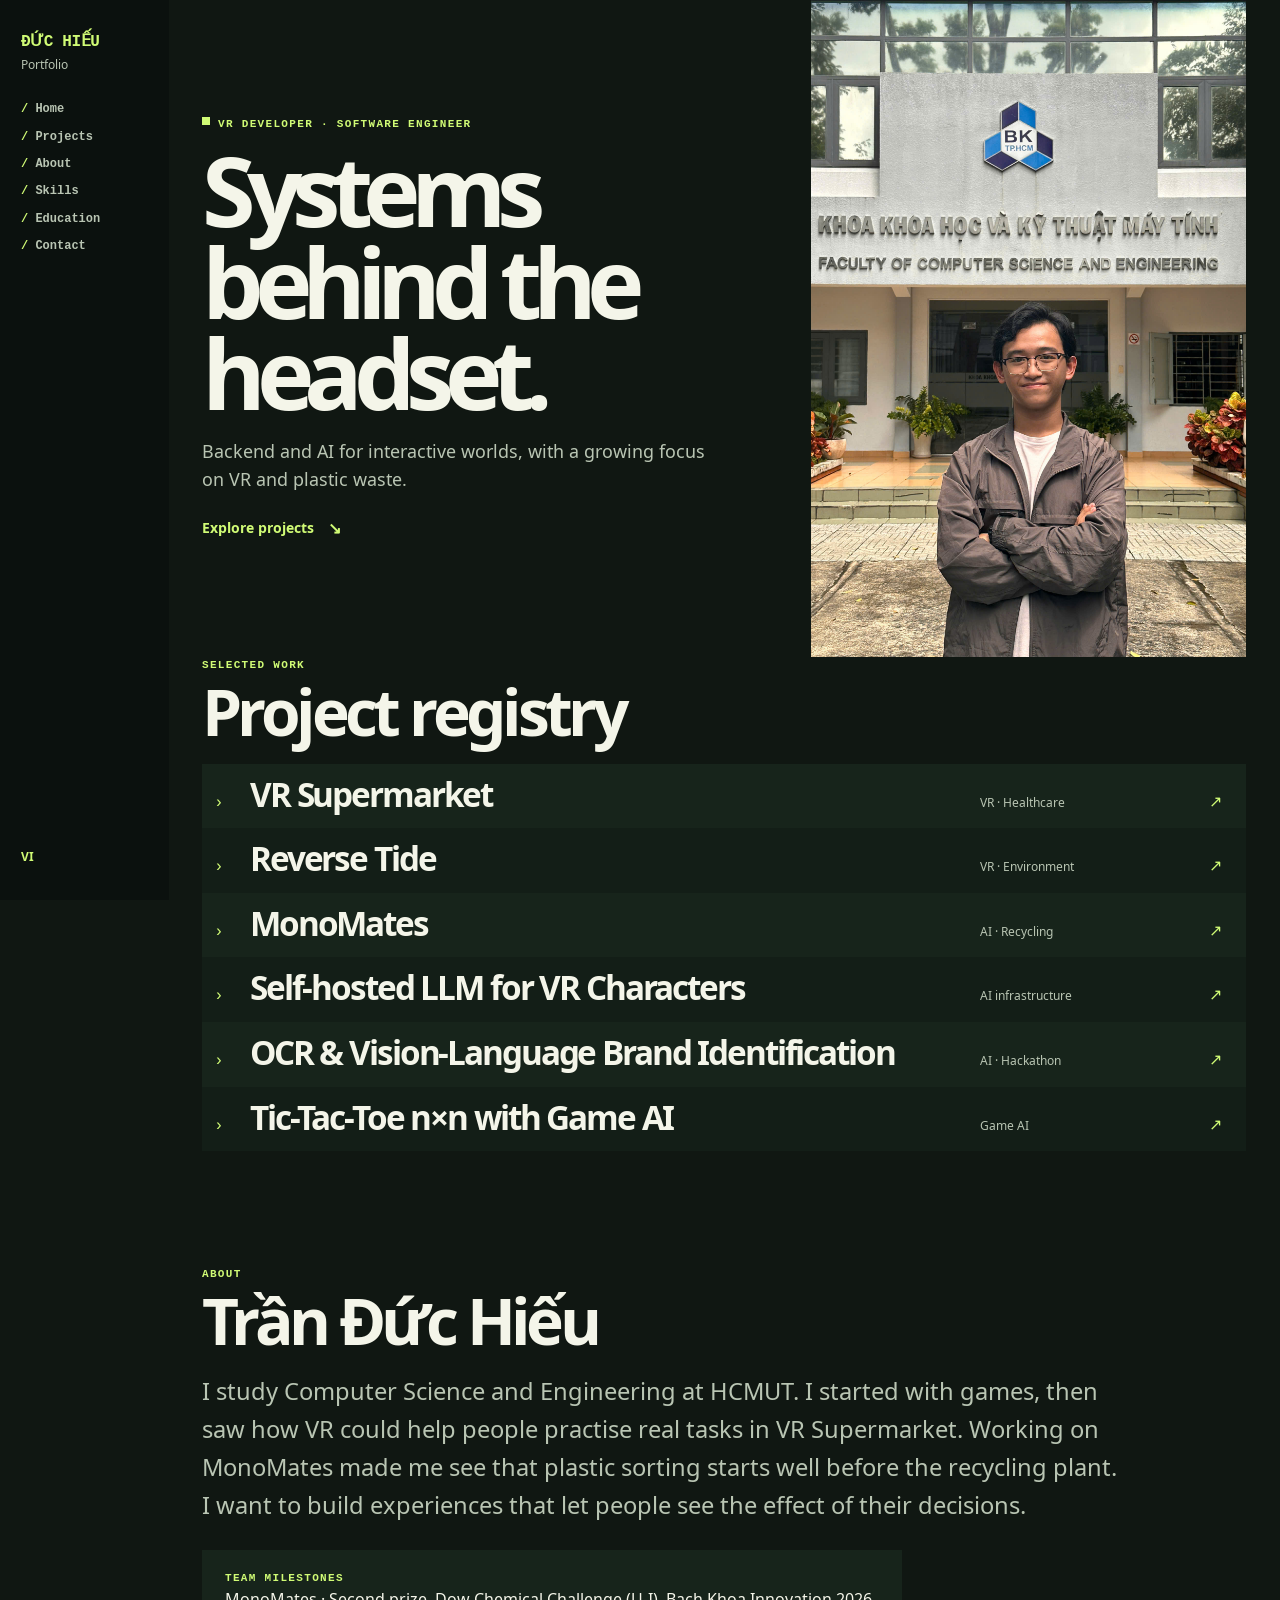
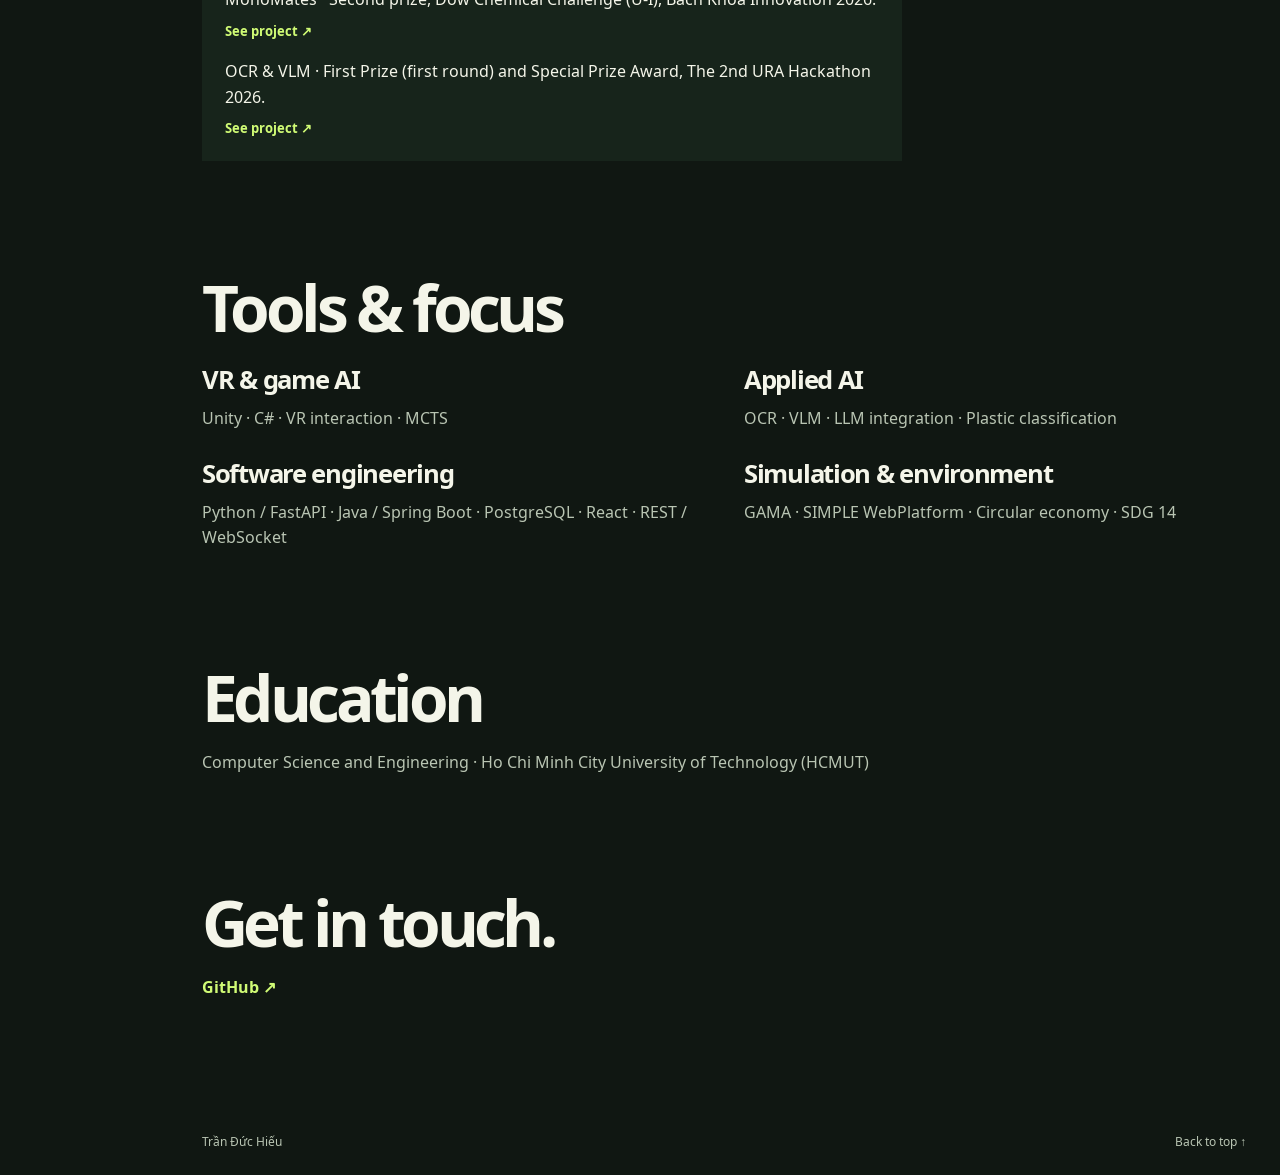
==== duc-hieu/index.html @ 0b7ab5a9 "Add Tran Duc Hieu portfolio site" ====
<!doctype html><html lang="en" data-lang="en"><head><meta charset="utf-8"><meta name="viewport" content="width=device-width,initial-scale=1"><meta name="description" content="Trần Đức Hiếu — VR Developer · Software Engineer"><title>Trần Đức Hiếu — Portfolio</title><!-- Noto Sans — Copyright 2010,2012–2020 Google Inc.; 2015–2020 Google LLC.

SIL OPEN FONT LICENSE Version 1.1 — 26 February 2007

PREAMBLE

The goals of the Open Font License (OFL) are to stimulate
worldwide development of collaborative font projects,
to support the font creation efforts
of academic and linguistic communities,
and to provide a free and open framework
in which fonts may be shared and improved
in partnership with others.

The OFL allows the licensed fonts to be used, studied,
modified and redistributed freely
as long as they are not sold by themselves.
The fonts, including any derivative works,
can be bundled, embedded,
redistributed and/or sold with any software
provided that any reserved names are not used
by derivative works.
The fonts and derivatives, however,
cannot be released under any other type of license.
The requirement for fonts to remain under this license
does not apply to any document
created using the fonts or their derivatives.

DEFINITIONS

"Font Software" refers to the set of files
released by the Copyright Holder(s) under this license
and clearly marked as such.
This may include source files, build scripts and documentation.

"Reserved Font Name" refers to any names specified as such
after the copyright statement(s).

"Original Version" refers to the collection
of Font Software components
as distributed by the Copyright Holder(s).

"Modified Version" refers to any derivative
made by adding to, deleting, or substituting --
in part or in whole --
any of the components of the Original Version,
by changing formats
or by porting the Font Software to a new environment.

"Author" refers to any designer, engineer, programmer,
technical writer or other person
who contributed to the Font Software.

PERMISSION & CONDITIONS

Permission is hereby granted, free of charge,
to any person obtaining a copy of the Font Software,
to use, study, copy, merge, embed, modify, redistribute,
and sell modified and unmodified copies of the Font Software,
subject to the following conditions:

1) Neither the Font Software nor any of its individual components,
in Original or Modified Versions,
may be sold by itself.

2) Original or Modified Versions of the Font Software
may be bundled, redistributed and/or sold with any software,
provided that each copy contains the above copyright notice
and this license.
These can be included either as stand-alone text files,
human-readable headers or in the appropriate
machine-readable metadata fields within text or binary files
as long as those fields can be easily viewed by the user.

3) No Modified Version of the Font Software may use
the Reserved Font Name(s)
unless explicit written permission is granted
by the corresponding Copyright Holder.
This restriction only applies to the primary font name
as presented to the users.

4) The name(s) of the Copyright Holder(s)
or the Author(s) of the Font Software
shall not be used to promote,
endorse or advertise any Modified Version,
except to acknowledge the contribution(s)
of the Copyright Holder(s) and the Author(s)
or with their explicit written permission.

5) The Font Software,
modified or unmodified, in part or in whole,
must be distributed entirely under this license,
and must not be distributed under any other license.
The requirement for fonts to remain under this license
does not apply to any document
created using the Font Software.

TERMINATION

This license becomes null and void
if any of the above conditions are not met.

DISCLAIMER

THE FONT SOFTWARE IS PROVIDED "AS IS",
WITHOUT WARRANTY OF ANY KIND, EXPRESS OR IMPLIED,
INCLUDING BUT NOT LIMITED TO
ANY WARRANTIES OF MERCHANTABILITY,
FITNESS FOR A PARTICULAR PURPOSE AND NONINFRINGEMENT
OF COPYRIGHT, PATENT, TRADEMARK, OR OTHER RIGHT.
IN NO EVENT SHALL THE COPYRIGHT HOLDER BE LIABLE
FOR ANY CLAIM, DAMAGES OR OTHER LIABILITY,
INCLUDING ANY GENERAL, SPECIAL, INDIRECT,
INCIDENTAL, OR CONSEQUENTIAL DAMAGES,
WHETHER IN AN ACTION OF CONTRACT, TORT OR OTHERWISE,
ARISING FROM, OUT OF THE USE OR INABILITY TO USE
THE FONT SOFTWARE OR FROM OTHER DEALINGS IN THE FONT SOFTWARE.

 --><style>@font-face{font-family:Noto Sans;font-style:normal;font-weight:400;font-display:swap;src:url([data-uri]) format("woff");}@font-face{font-family:Noto Sans;font-style:normal;font-weight:700;font-display:swap;src:url([data-uri]) format("woff");}:root{--font:"Noto Sans",Arial,sans-serif;--mono:ui-monospace,"Courier New",monospace}
*{box-sizing:border-box}
html{scroll-padding-top:76px}
body{margin:0;font:400 16px/1.6 var(--font);color:var(--ink);background:var(--paper)}
[hidden],html[data-lang=en] .vi,html[data-lang=vi] .en{display:none!important}
h1,h2,h3,p,figure,dl,dd{margin:0}
a{color:inherit;text-decoration:none}
a:focus-visible,button:focus-visible{outline:2px solid currentColor;outline-offset:5px}
button{font:inherit;color:inherit;border:0;padding:0;background:none;cursor:pointer}
body:has(dialog[open]){overflow:hidden}
.skip{position:fixed;z-index:10;top:10px;left:10px;background:var(--paper);color:var(--ink);padding:7px;transform:translateY(-180%)}
.skip:focus{transform:none}
.kicker{font-size:11px;text-transform:uppercase;font-weight:700;letter-spacing:.12em;color:var(--accent)}
.site-top .identity{display:flex;gap:5px;flex-direction:column}
.site-top .identity span{color:var(--muted);font-size:12px}
.mark{font-size:16px;line-height:1;font-weight:700;letter-spacing:-.05em}
.top-actions{display:flex;align-items:center;gap:14px}
.top-actions button{font-weight:700;font-size:12px;color:var(--accent)}
.toggle-menu{display:none}
.site-top nav{display:flex;gap:17px}
.site-top nav a{font-size:13px;font-weight:700}
.site-top nav a:hover,.cta:hover,.contact a:hover,.related a:hover{text-decoration:underline;text-underline-offset:5px}
.hero h1{font-size:clamp(51px,7.6vw,133px);line-height:.94;letter-spacing:-.097em}
.hero-lead{max-width:51ch;margin:18px 0 21px;color:var(--muted);font-size:clamp(15px,1.4vw,20px)}
.cta{display:inline-flex;align-items:center;gap:14px;color:var(--accent);font-size:14px;font-weight:700}
.cta>span[aria-hidden]{font-size:16px}
.section h2{font-size:clamp(32px,5vw,72px);line-height:1;letter-spacing:-.072em;margin:5px 0 20px}
.section{margin:0 0 clamp(56px,9vw,132px)}
.project-index,.education ul{list-style:none;margin:0;padding:0}
.intro{max-width:66ch;font-size:clamp(17px,1.85vw,25px);color:var(--muted)}
.skill-list{display:grid;grid-template-columns:repeat(2,minmax(0,1fr));gap:22px 40px}
.skill-entry h3{font-size:clamp(18px,2vw,26px);letter-spacing:-.05em;margin-bottom:5px}
.skill-entry p,.education li{color:var(--muted)}
.education li+li{margin-top:9px}
.contact a{display:inline-block;margin:0 18px 6px 0;overflow-wrap:anywhere;color:var(--accent);font-weight:700}
footer{padding:10px 0 24px;display:flex;flex-wrap:wrap;justify-content:space-between;gap:9px;color:var(--muted);font-size:12px}
.hieu{color-scheme:dark;--paper:#101712;--ink:#f4f5e9;--accent:#d0fb75;--muted:#b9c5b3;--panel:#17241b}
.hieu main,.hieu footer{width:min(1370px,calc(100% - 236px));margin-left:202px;margin-right:34px}
.hieu .site-top{position:fixed;inset:0 auto 0 0;width:169px;padding:34px 21px;background:#0b110e;display:flex;flex-direction:column;align-items:start;gap:28px}
.hieu .site-top nav{order:2;flex-direction:column;gap:13px}
.hieu .site-top nav a{font:700 12px/1.2 var(--mono);color:var(--muted)}
.hieu .site-top nav a::before{content:"/ ";color:var(--accent)}
.hieu .site-top nav a:hover{color:var(--accent)}
.hieu .top-actions{order:3;margin-top:auto}
.hieu .mark{color:var(--accent);font-family:var(--mono);letter-spacing:-.025em}
.hieu .hero{min-height:min(685px,73vh);display:grid;grid-template-columns:minmax(0,1.15fr) minmax(0,.85fr);align-items:center;gap:20px}
.hieu .hero h1{margin-top:11px;max-width:11ch}
.hieu .kicker{font-family:var(--mono)}
.signal{display:inline-block;width:8px;height:8px;background:var(--accent);margin-right:8px;vertical-align:2px}
.board{position:relative;background:radial-gradient(ellipse at center,#263c2a,transparent 72%);align-self:stretch;display:grid;align-items:center}
.board svg{display:block;width:100%;height:auto;max-height:540px}
.board-label{position:absolute;inset:auto 4% 11% 4%;display:flex;justify-content:space-between;gap:2px;flex-wrap:wrap;color:var(--accent);font:700 10px/1 var(--mono)}
.hieu .terminal-row{display:grid;grid-template-columns:24px minmax(0,1.65fr) minmax(110px,.5fr) 25px;align-items:baseline;gap:12px;padding:12px 12px;background:var(--panel)}
.hieu .project-index li:nth-child(even) .terminal-row{background:#131e17}
.hieu .terminal-row:hover,.hieu .terminal-row:focus-visible{background:#273b26}
.hieu .terminal-row .project-name{font-size:clamp(18px,2.6vw,40px);letter-spacing:-.064em;font-weight:700;line-height:1.1}
.hieu .prompt,.hieu .row-arrow{color:var(--accent);font-family:var(--mono)}
.project-area{font-size:12px;color:var(--muted);line-height:1.25}
.hieu .story-mark{background:var(--panel);padding:20px 23px;margin-top:25px;max-width:700px}
.hieu .story-mark a{margin-top:8px;display:inline-block;color:var(--accent);font-weight:700;font-size:13px}
.lich{color-scheme:light;--paper:#f5f1e6;--ink:#14372e;--accent:#20604f;--muted:#4d645c;--panel:#e5ead8}
.lich main,.lich footer,.lich .site-top{width:min(1360px,calc(100% - 8vw));margin-inline:auto}
.lich .site-top{display:grid;grid-template-columns:1fr auto 1fr;min-height:70px;align-items:center;gap:18px}
.lich .top-actions{order:3;justify-self:end}.lich .site-top nav{order:2}
.lich .identity .mark{font-size:20px;text-transform:none}
.lich .hero{display:grid;grid-template-columns:minmax(0,1fr) minmax(0,1.13fr);align-items:center;gap:clamp(20px,3.8vw,58px);padding:clamp(22px,5vw,70px) 0 clamp(39px,7vw,105px)}
.lich .hero .kicker{margin-bottom:12px}
.lich .hero h1{font-size:clamp(49px,7vw,105px);max-width:9ch}
.atlas-hero{background:#0e402e;position:relative;aspect-ratio:1.7;overflow:hidden}
.atlas-hero svg,.plate svg{display:block;width:100%;height:100%}
.atlas-axis{position:absolute;top:10px;left:12px;font-size:9px;font-weight:700;letter-spacing:.08em;color:#eaffc3}
.lich .project-index{display:grid;grid-template-columns:repeat(12,minmax(0,1fr));gap:35px 21px}
.lich .project-index li{grid-column:span 6;min-width:0}
.lich .project-index li:first-child{grid-column:span 7}
.lich .project-index li:nth-child(2){grid-column:span 5;align-self:end}
.lich .plate{position:relative;aspect-ratio:2;overflow:hidden;background:var(--panel)}
.lich .plate svg,.lich .plate img{transition:transform .4s ease}
.lich .plate img{position:absolute;inset:0;width:100%;height:100%;object-fit:cover}
.lich .atlas-card:hover .plate svg,.lich .atlas-card:hover .plate img{transform:scale(1.055)}
.atlas-caption{padding-top:8px;position:relative}
.atlas-caption h3{font-size:clamp(20px,3vw,45px);line-height:1.03;letter-spacing:-.069em;padding-right:32px;margin-top:4px}
.atlas-caption .row-arrow{position:absolute;right:0;bottom:0;color:var(--accent)}
.lich .about{padding:clamp(19px,4vw,60px);background:var(--panel)}
.lich .skill-entry{background:#e8eddc;padding:clamp(11px,2vw,29px)}
dialog{margin:0;padding:0;border:0;overscroll-behavior:contain;overflow:auto;max-width:none;max-height:none;color:var(--ink);background:var(--paper)}
dialog::backdrop{background:#07110db9}
.hieu dialog{position:fixed;inset:0 0 0 auto;width:min(920px,100%);height:100%}
.hieu dialog[open]{animation:dialog-in .2s ease both}
.lich dialog{position:fixed;inset:4vh 5vw;width:90vw;height:92vh}
.lich dialog[open]{animation:dialog-in .2s ease both}
.dialog-top{position:sticky;top:0;z-index:4;background:var(--panel);display:flex;justify-content:space-between;align-items:center;gap:12px;padding:12px clamp(16px,3vw,39px);font-size:13px;font-weight:700}
.dialog-top button{color:var(--accent)}
.detail{padding:clamp(16px,4vw,53px)}
.detail-title h2{margin:6px 0 13px;line-height:.99;letter-spacing:-.082em;font-size:clamp(32px,5.4vw,82px)}
.detail-title>p:last-child{max-width:65ch;color:var(--muted);font-size:clamp(16px,1.9vw,24px)}
.fields{display:grid;grid-template-columns:repeat(2,minmax(0,1fr));gap:20px clamp(20px,5vw,62px);margin:27px 0}
.field dt{margin-bottom:4px;text-transform:uppercase;color:var(--accent);font-weight:700;font-size:11px;letter-spacing:.07em}
.field dd{overflow-wrap:anywhere}
.related h3,.gallery h3{font-size:clamp(18px,2.8vw,36px);line-height:1.1;letter-spacing:-.058em;margin-bottom:6px}
.related a{display:inline-block;margin-right:14px;color:var(--accent);font-weight:700}
.gallery{margin-top:30px}
.gallery p,.gallery figcaption{color:var(--muted);font-size:13px}
.gallery-grid{display:grid;grid-template-columns:1fr 1fr;gap:16px;margin-top:10px}
.gallery-grid figure:first-child{grid-column:1/-1}
.photo-stage{position:relative;background:var(--panel);aspect-ratio:16/9;overflow:hidden}
.photo-empty{position:absolute;inset:0;display:grid;align-content:center;justify-items:center;gap:3px;text-align:center;color:var(--muted);font-size:12px}
.photo-empty span[aria-hidden]{font-size:23px;color:var(--accent)}
.photo-stage img{width:100%;height:100%;object-fit:contain;position:absolute;inset:0}
.photo-stage.has-image .photo-empty{display:none}
.gallery figcaption{padding-top:4px}
code{overflow-wrap:anywhere}
@keyframes dialog-in{from{opacity:0}to{opacity:1}}
@media(max-width:880px){
 .hieu main,.hieu footer{width:calc(100% - 175px);margin-left:151px;margin-right:24px}
 .hieu .site-top{width:132px;padding:26px 15px}
 .hero h1,.lich .hero h1{font-size:clamp(44px,8.4vw,76px)}
 .hieu .board-label{font-size:8px;bottom:20%}
 .lich .site-top nav{gap:8px}.lich .site-top nav a{font-size:11px}
}
@media(max-width:660px){
 .hieu main,.hieu footer,.lich main,.lich footer,.lich .site-top{width:calc(100% - 32px);margin-inline:auto}
 .hieu .site-top,.lich .site-top{position:relative;inset:auto;min-height:58px;display:flex;align-items:center;justify-content:space-between;width:100%;padding:0 16px;gap:10px;z-index:2}
 .hieu .top-actions,.lich .top-actions{margin:0;order:2}
 .toggle-menu{display:block}
 .hieu .site-top nav,.lich .site-top nav{display:none;position:absolute;inset:100% 0 auto;background:var(--panel);padding:12px 16px;gap:12px}
 .hieu .site-top nav.open,.lich .site-top nav.open{display:grid;grid-template-columns:1fr 1fr}
 .hieu .hero,.lich .hero{min-height:0;grid-template-columns:1fr;gap:12px;padding:15px 0 36px}
 .hero h1,.lich .hero h1{font-size:clamp(40px,11.5vw,69px)}
 .hero-lead{margin:11px 0 12px}
 .hieu .board svg{max-height:240px}
 .hieu .board-label{bottom:5%}
 .hieu .terminal-row{grid-template-columns:13px minmax(0,1fr) 14px;gap:4px 8px;padding:9px 6px}
 .hieu .project-area{grid-column:2;grid-row:2}
 .hieu .row-arrow{grid-column:3;grid-row:1}
 .lich .project-index{grid-template-columns:1fr;gap:18px}
 .lich .project-index li,.lich .project-index li:first-child,.lich .project-index li:nth-child(2){grid-column:1}
 .skill-list{gap:13px}
 .lich dialog{inset:0;width:100%;height:100%}
}
@media(max-width:470px){.fields,.gallery-grid,.skill-list{grid-template-columns:1fr}}
@media(prefers-reduced-motion:reduce){*,*::before,*::after{animation:none!important;transition:none!important}}
</style><link rel="stylesheet" href="assets/css/portrait.css"></head>
<body class="hieu"><a class="skip" href="#content"><span class="en" lang="en">Skip to content</span><span class="vi" lang="vi">Bỏ qua menu</span></a>
<header class="site-top"><div class="identity"><a class="mark" href="#home">ĐỨC HIẾU</a><span><span class="en" lang="en">Portfolio</span><span class="vi" lang="vi">Hồ sơ</span></span></div><div class="top-actions"><button type="button" class="toggle-menu" aria-controls="site-nav" aria-expanded="false" data-menu>Menu</button><button data-language type="button" aria-label="Đổi sang tiếng Việt">VI</button></div><nav id="site-nav" aria-label="Portfolio"><a href="#home"><span class="en" lang="en">Home</span><span class="vi" lang="vi">Trang chủ</span></a><a href="#work"><span class="en" lang="en">Projects</span><span class="vi" lang="vi">Dự án</span></a><a href="#about"><span class="en" lang="en">About</span><span class="vi" lang="vi">Giới thiệu</span></a><a href="#skills"><span class="en" lang="en">Skills</span><span class="vi" lang="vi">Kỹ năng</span></a><a href="#education"><span class="en" lang="en">Education</span><span class="vi" lang="vi">Học vấn</span></a><a href="#contact"><span class="en" lang="en">Contact</span><span class="vi" lang="vi">Liên hệ</span></a></nav></header><main id="content"><section class="hero" id="home"><div class="hero-copy"><p class="kicker"><span class="signal" aria-hidden="true"></span><span class="en" lang="en">VR Developer · Software Engineer</span><span class="vi" lang="vi">Phát triển VR · Kỹ sư phần mềm</span></p><h1><span class="en" lang="en">Systems behind the headset.</span><span class="vi" lang="vi">Hệ thống phía sau kính VR.</span></h1><p class="hero-lead"><span class="en" lang="en">Backend and AI for interactive worlds, with a growing focus on VR and plastic waste.</span><span class="vi" lang="vi">Backend và AI cho các trải nghiệm tương tác, với hướng đi gần đây là VR và rác thải nhựa.</span></p><a class="cta" href="#work"><span class="en" lang="en">Explore projects</span><span class="vi" lang="vi">Xem dự án</span> <span aria-hidden="true">↘</span></a></div><div class="board portrait-board"><img class="hero-portrait" src="assets/img/portrait.jpg" alt="Portrait of Tran Duc Hieu at HCMUT" fetchpriority="high"></div></section>
<section class="section work" id="work"><header><p class="kicker"><span class="en" lang="en">Selected work</span><span class="vi" lang="vi">Dự án chọn lọc</span></p><h2><span class="en" lang="en">Project registry</span><span class="vi" lang="vi">Danh mục dự án</span></h2></header><ul class="project-index"><li><a class="terminal-row" href="#project-vr-supermarket" data-project="vr-supermarket"><span class="prompt" aria-hidden="true">›</span><span class="project-name"><span class="en" lang="en">VR Supermarket</span><span class="vi" lang="vi">VR Supermarket</span></span><span class="project-area"><span class="en" lang="en">VR · Healthcare</span><span class="vi" lang="vi">VR · Y tế</span></span><span class="row-arrow" aria-hidden="true">↗</span></a></li><li><a class="terminal-row" href="#project-reverse-tide" data-project="reverse-tide"><span class="prompt" aria-hidden="true">›</span><span class="project-name"><span class="en" lang="en">Reverse Tide</span><span class="vi" lang="vi">Thế Giới Đảo Ngược</span></span><span class="project-area"><span class="en" lang="en">VR · Environment</span><span class="vi" lang="vi">VR · Môi trường</span></span><span class="row-arrow" aria-hidden="true">↗</span></a></li><li><a class="terminal-row" href="#project-monomates" data-project="monomates"><span class="prompt" aria-hidden="true">›</span><span class="project-name"><span class="en" lang="en">MonoMates</span><span class="vi" lang="vi">MonoMates</span></span><span class="project-area"><span class="en" lang="en">AI · Recycling</span><span class="vi" lang="vi">AI · Tái chế</span></span><span class="row-arrow" aria-hidden="true">↗</span></a></li><li><a class="terminal-row" href="#project-local-llm-for-vr" data-project="local-llm-for-vr"><span class="prompt" aria-hidden="true">›</span><span class="project-name"><span class="en" lang="en">Self-hosted LLM for VR Characters</span><span class="vi" lang="vi">LLM tự triển khai cho nhân vật VR</span></span><span class="project-area"><span class="en" lang="en">AI infrastructure</span><span class="vi" lang="vi">Hạ tầng AI</span></span><span class="row-arrow" aria-hidden="true">↗</span></a></li><li><a class="terminal-row" href="#project-ocr-brand-identification" data-project="ocr-brand-identification"><span class="prompt" aria-hidden="true">›</span><span class="project-name"><span class="en" lang="en">OCR &amp; Vision-Language Brand Identification</span><span class="vi" lang="vi">Nhận diện thương hiệu bằng OCR &amp; VLM</span></span><span class="project-area"><span class="en" lang="en">AI · Hackathon</span><span class="vi" lang="vi">AI · Hackathon</span></span><span class="row-arrow" aria-hidden="true">↗</span></a></li><li><a class="terminal-row" href="#project-tic-tac-toe-ai" data-project="tic-tac-toe-ai"><span class="prompt" aria-hidden="true">›</span><span class="project-name"><span class="en" lang="en">Tic-Tac-Toe n×n with Game AI</span><span class="vi" lang="vi">Cờ ca-rô n×n với AI</span></span><span class="project-area"><span class="en" lang="en">Game AI</span><span class="vi" lang="vi">AI trong trò chơi</span></span><span class="row-arrow" aria-hidden="true">↗</span></a></li></ul></section>
<section class="section about" id="about"><p class="kicker"><span class="en" lang="en">About</span><span class="vi" lang="vi">Giới thiệu</span></p><h2>Trần Đức Hiếu</h2><p class="intro"><span class="en" lang="en">I study Computer Science and Engineering at HCMUT. I started with games, then saw how VR could help people practise real tasks in VR Supermarket. Working on MonoMates made me see that plastic sorting starts well before the recycling plant. I want to build experiences that let people see the effect of their decisions.</span><span class="vi" lang="vi">Tôi học Khoa học và Kỹ thuật Máy tính tại HCMUT. Từ niềm yêu thích trò chơi, tôi thấy VR có thể giúp con người thực hành tác vụ đời thường qua VR Supermarket. Làm MonoMates giúp tôi nhận ra việc phân loại nhựa bắt đầu từ trước khi rác đến nhà máy. Tôi muốn làm những trải nghiệm để người chơi thấy hệ quả từ quyết định của mình.</span></p><div class="story-mark"><p class="kicker"><span class="en" lang="en">Team milestones</span><span class="vi" lang="vi">Dấu mốc của nhóm</span></p><p><span class="en" lang="en">MonoMates · Second prize, Dow Chemical Challenge (U-I), Bach Khoa Innovation 2026.</span><span class="vi" lang="vi">MonoMates · Giải nhì Dow Chemical Challenge (U-I), Bach Khoa Innovation 2026.</span></p><a href="#project-monomates" data-project="monomates"><span class="en" lang="en">See project</span><span class="vi" lang="vi">Xem dự án</span> ↗</a><p style="margin-top:16px"><span class="en" lang="en">OCR &amp; VLM · First Prize (first round) and Special Prize Award, The 2nd URA Hackathon 2026.</span><span class="vi" lang="vi">OCR &amp; VLM · Giải Nhất vòng đầu và giải đặc biệt (Special Prize Award), The 2nd URA Hackathon 2026.</span></p><a href="#project-ocr-brand-identification" data-project="ocr-brand-identification"><span class="en" lang="en">See project</span><span class="vi" lang="vi">Xem dự án</span> ↗</a></div></section>
<section class="section skills" id="skills"><h2><span class="en" lang="en">Tools &amp; focus</span><span class="vi" lang="vi">Công cụ &amp; chuyên môn</span></h2><div class="skill-list"><div class="skill-entry"><h3><span class="en" lang="en">VR &amp; game AI</span><span class="vi" lang="vi">VR &amp; AI trò chơi</span></h3><p>Unity · C# · VR interaction · MCTS</p></div><div class="skill-entry"><h3><span class="en" lang="en">Applied AI</span><span class="vi" lang="vi">AI ứng dụng</span></h3><p>OCR · VLM · LLM integration · Plastic classification</p></div><div class="skill-entry"><h3><span class="en" lang="en">Software engineering</span><span class="vi" lang="vi">Kỹ thuật phần mềm</span></h3><p>Python / FastAPI · Java / Spring Boot · PostgreSQL · React · REST / WebSocket</p></div><div class="skill-entry"><h3><span class="en" lang="en">Simulation &amp; environment</span><span class="vi" lang="vi">Mô phỏng &amp; môi trường</span></h3><p>GAMA · SIMPLE WebPlatform · Circular economy · SDG 14</p></div></div></section>
<section class="section education" id="education"><h2><span class="en" lang="en">Education</span><span class="vi" lang="vi">Học vấn</span></h2><ul><li><span class="en" lang="en">Computer Science and Engineering · Ho Chi Minh City University of Technology (HCMUT)</span><span class="vi" lang="vi">Khoa học và Kỹ thuật Máy tính · Trường Đại học Bách khoa, ĐHQG-HCM</span></li></ul></section>
<section class="section contact" id="contact"><h2><span class="en" lang="en">Get in touch.</span><span class="vi" lang="vi">Liên hệ.</span></h2><div><a href="https://github.com/taduhi">GitHub ↗</a></div></section>
</main><footer><span>Trần Đức Hiếu</span><a href="#home"><span class="en" lang="en">Back to top</span><span class="vi" lang="vi">Về đầu trang</span> ↑</a></footer>
<dialog id="project-dialog" aria-labelledby="detail-heading"><header class="dialog-top"><span>Trần Đức Hiếu</span><button type="button" data-close><span class="en" lang="en">Close project</span><span class="vi" lang="vi">Đóng dự án</span> ×</button></header><div id="project-content"></div></dialog>
<template id="detail-vr-supermarket"><article class="detail"><header class="detail-title"><p class="kicker"><span class="en" lang="en">VR · Healthcare</span><span class="vi" lang="vi">VR · Y tế</span></p><h2 id="detail-heading" tabindex="-1"><span class="en" lang="en">VR Supermarket</span><span class="vi" lang="vi">VR Supermarket</span></h2><p><span class="en" lang="en">A virtual supermarket where patients complete everyday shopping tasks and clinicians can review what happened during each session.</span><span class="vi" lang="vi">Siêu thị ảo để bệnh nhân thực hiện tác vụ mua sắm và bác sĩ xem lại diễn biến của từng phiên.</span></p></header><dl class="fields"><div class="field"><dt><span class="en" lang="en">My role</span><span class="vi" lang="vi">Vai trò của tôi</span></dt><dd><span class="en" lang="en">Software &amp; AI Developer</span><span class="vi" lang="vi">Phát triển phần mềm &amp; AI</span></dd></div><div class="field"><dt><span class="en" lang="en">Timeline / milestone</span><span class="vi" lang="vi">Thời gian / cột mốc</span></dt><dd><span class="en" lang="en">2026</span><span class="vi" lang="vi">2026</span></dd></div><div class="field"><dt><span class="en" lang="en">My contribution</span><span class="vi" lang="vi">Phần việc của tôi</span></dt><dd><span class="en" lang="en">Built the server linking the VR client, AI services and clinicians. Developed the clinician portal, session management and patient context for in-game conversations.</span><span class="vi" lang="vi">Xây server kết nối ứng dụng VR, dịch vụ AI và bác sĩ; phát triển cổng web, quản lý phiên và ngữ cảnh bệnh nhân cho hội thoại trong game.</span></dd></div><div class="field"><dt><span class="en" lang="en">Result / status</span><span class="vi" lang="vi">Kết quả / trạng thái</span></dt><dd><span class="en" lang="en">Connected a VR task to a recording and review workflow, then tried it in a real-world trial with patients and collected their feedback.</span><span class="vi" lang="vi">Kết nối tác vụ trong VR với quy trình ghi nhận và xem lại, sau đó thử nghiệm thực tế với bệnh nhân và thu thập phản hồi của họ.</span></dd></div><div class="field"><dt><span class="en" lang="en">Tools</span><span class="vi" lang="vi">Công cụ</span></dt><dd><span class="en" lang="en">Unity VR client · FastAPI · PostgreSQL · React</span><span class="vi" lang="vi">Unity VR client · FastAPI · PostgreSQL · React</span></dd></div></dl><section class="related"><h3><span class="en" lang="en">Related links</span><span class="vi" lang="vi">Liên kết liên quan</span></h3><p><span class="en" lang="en">Source code is kept in a private repository.</span><span class="vi" lang="vi">Mã nguồn được lưu trong kho riêng tư.</span></p></section><section class="gallery"><h3><span class="en" lang="en">Project images</span><span class="vi" lang="vi">Hình ảnh dự án</span></h3><div class="gallery-grid"><figure><div class="photo-stage"><img data-img="./media/vr-supermarket/cover.jpg" alt="The VR Supermarket development team" decoding="async" hidden><div class="photo-empty"><span aria-hidden="true">＋</span><code>cover.jpg</code></div></div><figcaption><span class="en" lang="en">The VR Supermarket development team</span><span class="vi" lang="vi">Nhóm phát triển dự án VR Supermarket</span></figcaption></figure><figure><div class="photo-stage has-image"><video controls preload="metadata" playsinline poster="./media/vr-supermarket/trial-poster.jpg"><source src="./media/vr-supermarket/trial.mp4" type="video/mp4"></video></div><figcaption><span class="en" lang="en">Real-world trial with patients, with their feedback collected</span><span class="vi" lang="vi">Thử nghiệm thực tế với bệnh nhân và thu thập phản hồi</span></figcaption></figure><figure><div class="photo-stage"><img data-img="./media/vr-supermarket/portal.jpg" alt="Clinician portal overview (demo data)" decoding="async" hidden><div class="photo-empty"><span aria-hidden="true">＋</span><code>portal.jpg</code></div></div><figcaption><span class="en" lang="en">Clinician portal overview (demo data)</span><span class="vi" lang="vi">Tổng quan cổng bác sĩ (dữ liệu demo)</span></figcaption></figure><figure><div class="photo-stage"><img data-img="./media/vr-supermarket/process.jpg" alt="Therapy session management (demo data)" decoding="async" hidden><div class="photo-empty"><span aria-hidden="true">＋</span><code>process.jpg</code></div></div><figcaption><span class="en" lang="en">Therapy session management (demo data)</span><span class="vi" lang="vi">Quản lý phiên trị liệu (dữ liệu demo)</span></figcaption></figure><figure><div class="photo-stage"><img data-img="./media/vr-supermarket/result.jpg" alt="AI dialogue log per patient (demo data)" decoding="async" hidden><div class="photo-empty"><span aria-hidden="true">＋</span><code>result.jpg</code></div></div><figcaption><span class="en" lang="en">AI dialogue log per patient (demo data)</span><span class="vi" lang="vi">Nhật ký hội thoại AI theo bệnh nhân (dữ liệu demo)</span></figcaption></figure></div></section></article></template><template id="detail-reverse-tide"><article class="detail"><header class="detail-title"><p class="kicker"><span class="en" lang="en">VR · Environment</span><span class="vi" lang="vi">VR · Môi trường</span></p><h2 id="detail-heading" tabindex="-1"><span class="en" lang="en">Reverse Tide</span><span class="vi" lang="vi">Thế Giới Đảo Ngược</span></h2><p><span class="en" lang="en">A VR investigation game concept set in a Vietnamese coastal town. Players trace environmental damage to its source and travel back in time to change the decision that caused it.</span><span class="vi" lang="vi">Ý tưởng game điều tra VR tại một thị trấn ven biển Việt Nam. Người chơi truy nguồn sự cố môi trường rồi quay về quá khứ để thay đổi quyết định gây ra nó.</span></p></header><dl class="fields"><div class="field"><dt><span class="en" lang="en">My role</span><span class="vi" lang="vi">Vai trò của tôi</span></dt><dd><span class="en" lang="en">VR Developer &amp; Systems Engineer</span><span class="vi" lang="vi">Phát triển VR &amp; tích hợp hệ thống</span></dd></div><div class="field"><dt><span class="en" lang="en">Timeline / milestone</span><span class="vi" lang="vi">Thời gian / cột mốc</span></dt><dd><span class="en" lang="en">SIMPLE VR Contest (ASEAN), 2026</span><span class="vi" lang="vi">SIMPLE VR Contest (ASEAN), 2026</span></dd></div><div class="field"><dt><span class="en" lang="en">My contribution</span><span class="vi" lang="vi">Phần việc của tôi</span></dt><dd><span class="en" lang="en">Responsibilities in the pitch: build evidence-handling interactions and comfortable movement in Unity, connect Unity to GAMA through the SIMPLE WebPlatform, and record player choices for evaluation.</span><span class="vi" lang="vi">Phần việc trong đề xuất: xây tương tác với vật chứng và di chuyển trong Unity; kết nối Unity–GAMA qua SIMPLE WebPlatform; ghi nhận lựa chọn của người chơi để đánh giá.</span></dd></div><div class="field"><dt><span class="en" lang="en">Result / status</span><span class="vi" lang="vi">Kết quả / trạng thái</span></dt><dd><span class="en" lang="en">Contest concept for Meta Quest 3, with a proposed simulation linking past choices to future conditions. Focus: SDG 14.1, with links to SDG 12.5 and 6.3.</span><span class="vi" lang="vi">Ý tưởng dự thi cho Meta Quest 3, với mô phỏng dự kiến để nối lựa chọn trong quá khứ với kết quả tương lai. Trọng tâm: SDG 14.1, liên quan SDG 12.5 và 6.3.</span></dd></div><div class="field"><dt><span class="en" lang="en">Tools</span><span class="vi" lang="vi">Công cụ</span></dt><dd><span class="en" lang="en">Unity · GAMA · SIMPLE WebPlatform</span><span class="vi" lang="vi">Unity · GAMA · SIMPLE WebPlatform</span></dd></div></dl><section class="related"><h3><span class="en" lang="en">Related links</span><span class="vi" lang="vi">Liên kết liên quan</span></h3><p><span class="en" lang="en">Contest concept, no public link yet.</span><span class="vi" lang="vi">Ý tưởng dự thi, chưa có liên kết công khai.</span></p></section><section class="gallery"><h3><span class="en" lang="en">Project images</span><span class="vi" lang="vi">Hình ảnh dự án</span></h3><div class="gallery-grid"><figure><div class="photo-stage"><img data-img="./media/reverse-tide/cover.jpg" alt="Fishing boats at Mui Ne harbour, Vietnam. Illustrative photo." decoding="async" hidden><div class="photo-empty"><span aria-hidden="true">＋</span><code>cover.jpg</code></div></div><figcaption><span class="en" lang="en">Fishing boats at Mui Ne harbour, Vietnam. Illustrative photo.</span><span class="vi" lang="vi">Tàu cá ở cảng Mũi Né, Việt Nam. Ảnh minh họa.</span> <a href="https://commons.wikimedia.org/wiki/File:Vietnam,_Fishing_boats_in_Mui_Ne_harbor.jpg" rel="noopener" target="_blank">Vyacheslav Argenberg · CC BY 4.0</a></figcaption></figure><figure><div class="photo-stage"><img data-img="./media/reverse-tide/process.jpg" alt="Meta Quest 3, the headset targeted by the contest concept. Illustrative photo." decoding="async" hidden><div class="photo-empty"><span aria-hidden="true">＋</span><code>process.jpg</code></div></div><figcaption><span class="en" lang="en">Meta Quest 3, the headset targeted by the contest concept. Illustrative photo.</span><span class="vi" lang="vi">Meta Quest 3, kính mà ý tưởng dự thi hướng tới. Ảnh minh họa.</span> <a href="https://commons.wikimedia.org/wiki/File:Meta_Quest_3_front_View.jpg" rel="noopener" target="_blank">Roy.wonder.cohen · CC BY-SA 4.0</a></figcaption></figure><figure><div class="photo-stage"><img data-img="./media/reverse-tide/result.jpg" alt="Plastic debris washed up on a beach, the kind of damage the story investigates. Illustrative photo." decoding="async" hidden><div class="photo-empty"><span aria-hidden="true">＋</span><code>result.jpg</code></div></div><figcaption><span class="en" lang="en">Plastic debris washed up on a beach, the kind of damage the story investigates. Illustrative photo.</span><span class="vi" lang="vi">Rác nhựa dạt vào bãi biển, kiểu hệ quả mà câu chuyện điều tra. Ảnh minh họa.</span> <a href="https://commons.wikimedia.org/wiki/File:Plastic_pollution_north_of_Guihou_Fishing_Harbour.jpg" rel="noopener" target="_blank">Johan Jönsson (Julle) · CC BY-SA 4.0</a></figcaption></figure></div></section></article></template><template id="detail-monomates"><article class="detail"><header class="detail-title"><p class="kicker"><span class="en" lang="en">AI · Recycling</span><span class="vi" lang="vi">AI · Tái chế</span></p><h2 id="detail-heading" tabindex="-1"><span class="en" lang="en">MonoMates</span><span class="vi" lang="vi">MonoMates</span></h2><p><span class="en" lang="en">A smart plastic collection and sorting system. The bin validates deposits before issuing rewards, and a low-cost conveyor sorts plastic types using spectral sensors and machine learning.</span><span class="vi" lang="vi">Hệ thống thu gom và phân loại nhựa thông minh. Thùng xác nhận có vật phẩm trước khi trao thưởng; băng chuyền giá thấp dùng cảm biến phổ và học máy để nhận diện loại nhựa.</span></p></header><dl class="fields"><div class="field"><dt><span class="en" lang="en">My role</span><span class="vi" lang="vi">Vai trò của tôi</span></dt><dd><span class="en" lang="en">AI &amp; ML Engineer</span><span class="vi" lang="vi">Phát triển AI &amp; học máy</span></dd></div><div class="field"><dt><span class="en" lang="en">Timeline / milestone</span><span class="vi" lang="vi">Thời gian / cột mốc</span></dt><dd><span class="en" lang="en">Bach Khoa Innovation 2026 · Grand Final on 12 September 2026</span><span class="vi" lang="vi">Bach Khoa Innovation 2026 · Chung kết ngày 12/9/2026</span></dd></div><div class="field"><dt><span class="en" lang="en">My contribution</span><span class="vi" lang="vi">Phần việc của tôi</span></dt><dd><span class="en" lang="en">Worked with Nguyễn Hoàng Lịch on system architecture, the plastic classification AI and the web platform.</span><span class="vi" lang="vi">Cùng Nguyễn Hoàng Lịch phát triển kiến trúc hệ thống, AI phân loại nhựa và nền tảng web.</span></dd></div><div class="field"><dt><span class="en" lang="en">Result / status</span><span class="vi" lang="vi">Kết quả / trạng thái</span></dt><dd><span class="en" lang="en">Second prize at Bach Khoa Innovation 2026, Dow Chemical Challenge (U-I), under the Design for Circularity theme.</span><span class="vi" lang="vi">Giải nhì Bach Khoa Innovation 2026, Dow Chemical Challenge (U-I), chủ đề Design for Circularity.</span></dd></div><div class="field"><dt><span class="en" lang="en">Tools</span><span class="vi" lang="vi">Công cụ</span></dt><dd><span class="en" lang="en">AS7265x spectral sensor · Machine learning · Spring Boot · PostgreSQL · JavaScript</span><span class="vi" lang="vi">AS7265x spectral sensor · Machine learning · Spring Boot · PostgreSQL · JavaScript</span></dd></div></dl><section class="related"><h3><span class="en" lang="en">Related links</span><span class="vi" lang="vi">Liên kết liên quan</span></h3><a href="https://github.com/taduhi/BKI_Monomates_Web"><span class="en" lang="en">GitHub</span><span class="vi" lang="vi">GitHub</span> <span aria-hidden="true">↗</span></a><a href="https://ura.hcmut.edu.vn/tintuc/three-months-a-lab-full-of-plastic-and-one-working-idea"><span class="en" lang="en">Project article</span><span class="vi" lang="vi">Bài viết dự án</span> <span aria-hidden="true">↗</span></a></section><section class="gallery"><h3><span class="en" lang="en">Project images</span><span class="vi" lang="vi">Hình ảnh dự án</span></h3><div class="gallery-grid"><figure><div class="photo-stage"><img data-img="./media/monomates/cover.jpg" alt="MonoMates web app: finding nearby smart bins (demo data)" decoding="async" hidden><div class="photo-empty"><span aria-hidden="true">＋</span><code>cover.jpg</code></div></div><figcaption><span class="en" lang="en">MonoMates web app: finding nearby smart bins (demo data)</span><span class="vi" lang="vi">Ứng dụng web MonoMates: tìm thùng thông minh gần bạn (dữ liệu demo)</span></figcaption></figure><figure><div class="photo-stage"><img data-img="./media/monomates/process.jpg" alt="Prototype bin and sorting conveyor at the Bach Khoa Innovation 2026 exhibition" decoding="async" hidden><div class="photo-empty"><span aria-hidden="true">＋</span><code>process.jpg</code></div></div><figcaption><span class="en" lang="en">Prototype bin and sorting conveyor at the Bach Khoa Innovation 2026 exhibition</span><span class="vi" lang="vi">Thùng và băng chuyền phân loại mẫu tại triển lãm Bach Khoa Innovation 2026</span> <a href="https://ura.hcmut.edu.vn/tintuc/three-months-a-lab-full-of-plastic-and-one-working-idea" rel="noopener" target="_blank">URA Research Group blog</a></figcaption></figure><figure><div class="photo-stage"><img data-img="./media/monomates/result.jpg" alt="Second prize, Dow Chemical Challenge (U-I), Bach Khoa Innovation 2026" decoding="async" hidden><div class="photo-empty"><span aria-hidden="true">＋</span><code>result.jpg</code></div></div><figcaption><span class="en" lang="en">Second prize, Dow Chemical Challenge (U-I), Bach Khoa Innovation 2026</span><span class="vi" lang="vi">Giải nhì Dow Chemical Challenge (U-I), Bach Khoa Innovation 2026</span></figcaption></figure></div></section></article></template><template id="detail-local-llm-for-vr"><article class="detail"><header class="detail-title"><p class="kicker"><span class="en" lang="en">AI infrastructure</span><span class="vi" lang="vi">Hạ tầng AI</span></p><h2 id="detail-heading" tabindex="-1"><span class="en" lang="en">Self-hosted LLM for VR Characters</span><span class="vi" lang="vi">LLM tự triển khai cho nhân vật VR</span></h2><p><span class="en" lang="en">A locally hosted language model for conversations with VR characters.</span><span class="vi" lang="vi">Mô hình ngôn ngữ chạy trên máy chủ riêng để phục vụ hội thoại với nhân vật VR.</span></p></header><dl class="fields"><div class="field"><dt><span class="en" lang="en">My role</span><span class="vi" lang="vi">Vai trò của tôi</span></dt><dd><span class="en" lang="en">Developer</span><span class="vi" lang="vi">Phát triển hệ thống</span></dd></div><div class="field"><dt><span class="en" lang="en">Timeline / milestone</span><span class="vi" lang="vi">Thời gian / cột mốc</span></dt><dd><span class="en" lang="en">2026</span><span class="vi" lang="vi">2026</span></dd></div><div class="field"><dt><span class="en" lang="en">My contribution</span><span class="vi" lang="vi">Phần việc của tôi</span></dt><dd><span class="en" lang="en">Deployed Qwen3 through Ollama, provided an endpoint compatible with Google Gemini requests and built a response-time test tool.</span><span class="vi" lang="vi">Triển khai Qwen3 qua Ollama, tạo endpoint tương thích yêu cầu Google Gemini và viết công cụ đo thời gian phản hồi.</span></dd></div><div class="field"><dt><span class="en" lang="en">Result / status</span><span class="vi" lang="vi">Kết quả / trạng thái</span></dt><dd><span class="en" lang="en">The VR client can switch to the local service by changing the endpoint address.</span><span class="vi" lang="vi">Ứng dụng VR có thể chuyển sang dịch vụ nội bộ bằng cách đổi địa chỉ endpoint.</span></dd></div><div class="field"><dt><span class="en" lang="en">Tools</span><span class="vi" lang="vi">Công cụ</span></dt><dd><span class="en" lang="en">Qwen3 8B · Ollama · Gemini-style API · Cloudflare Tunnel</span><span class="vi" lang="vi">Qwen3 8B · Ollama · API kiểu Gemini · Cloudflare Tunnel</span></dd></div></dl><section class="related"><h3><span class="en" lang="en">Related links</span><span class="vi" lang="vi">Liên kết liên quan</span></h3><a href="https://github.com/taduhi/MLLM_HOST_CALL_API_test"><span class="en" lang="en">GitHub</span><span class="vi" lang="vi">GitHub</span> <span aria-hidden="true">↗</span></a></section><section class="gallery"><h3><span class="en" lang="en">Project images</span><span class="vi" lang="vi">Hình ảnh dự án</span></h3><div class="gallery-grid"><figure><div class="photo-stage"><img data-img="./media/local-llm-for-vr/cover.jpg" alt="Example NPC dialogue: request and response through the local endpoint" decoding="async" hidden><div class="photo-empty"><span aria-hidden="true">＋</span><code>cover.jpg</code></div></div><figcaption><span class="en" lang="en">Example NPC dialogue: request and response through the local endpoint</span><span class="vi" lang="vi">Ví dụ hội thoại NPC: yêu cầu và phản hồi qua endpoint nội bộ</span></figcaption></figure><figure><div class="photo-stage"><img data-img="./media/local-llm-for-vr/process.jpg" alt="Request and response handling in the test tool (ui.py)" decoding="async" hidden><div class="photo-empty"><span aria-hidden="true">＋</span><code>process.jpg</code></div></div><figcaption><span class="en" lang="en">Request and response handling in the test tool (ui.py)</span><span class="vi" lang="vi">Xử lý yêu cầu và phản hồi trong công cụ kiểm thử (ui.py)</span></figcaption></figure><figure><div class="photo-stage"><img data-img="./media/local-llm-for-vr/result.jpg" alt="Architecture: VR client, public endpoint, Qwen host and response-time tester" decoding="async" hidden><div class="photo-empty"><span aria-hidden="true">＋</span><code>result.jpg</code></div></div><figcaption><span class="en" lang="en">Architecture: VR client, public endpoint, Qwen host and response-time tester</span><span class="vi" lang="vi">Kiến trúc: ứng dụng VR, endpoint công khai, máy chủ Qwen và công cụ đo thời gian phản hồi</span></figcaption></figure></div></section></article></template><template id="detail-ocr-brand-identification"><article class="detail"><header class="detail-title"><p class="kicker"><span class="en" lang="en">AI · Hackathon</span><span class="vi" lang="vi">AI · Hackathon</span></p><h2 id="detail-heading" tabindex="-1"><span class="en" lang="en">OCR &amp; Vision-Language Brand Identification</span><span class="vi" lang="vi">Nhận diện thương hiệu bằng OCR &amp; VLM</span></h2><p><span class="en" lang="en">Extracting Vietnamese and English brand and product names from social media and commercial images by combining OCR with a vision-language model.</span><span class="vi" lang="vi">Trích xuất tên thương hiệu và sản phẩm tiếng Việt, tiếng Anh từ ảnh mạng xã hội và ảnh thương mại bằng cách kết hợp OCR với mô hình thị giác–ngôn ngữ.</span></p></header><dl class="fields"><div class="field"><dt><span class="en" lang="en">My role</span><span class="vi" lang="vi">Vai trò của tôi</span></dt><dd><span class="en" lang="en">AI Engineer · URA Hackathon</span><span class="vi" lang="vi">Phát triển AI · URA Hackathon</span></dd></div><div class="field"><dt><span class="en" lang="en">Timeline / milestone</span><span class="vi" lang="vi">Thời gian / cột mốc</span></dt><dd><span class="en" lang="en">The 2nd URA Hackathon · team TANAHI</span><span class="vi" lang="vi">The 2nd URA Hackathon · nhóm TANAHI</span></dd></div><div class="field"><dt><span class="en" lang="en">My contribution</span><span class="vi" lang="vi">Phần việc của tôi</span></dt><dd><span class="en" lang="en">Integrated external OCR with a Qwen2.5-VL-3B model adapted with LoRA, and helped evaluate it on a 582-image benchmark.</span><span class="vi" lang="vi">Kết hợp OCR bên ngoài với mô hình Qwen2.5-VL-3B tinh chỉnh bằng LoRA và tham gia đánh giá trên benchmark 582 ảnh.</span></dd></div><div class="field"><dt><span class="en" lang="en">Result / status</span><span class="vi" lang="vi">Kết quả / trạng thái</span></dt><dd><span class="en" lang="en">First Prize in the first round of The 2nd URA Hackathon 2026, which advanced the team to the next stage, and a Special Prize Award for visual product intelligence. The work was developed into a paper submitted to FJCAI 2027.</span><span class="vi" lang="vi">Giải Nhất vòng đầu The 2nd URA Hackathon 2026, đưa nhóm vào vòng tiếp theo, và giải đặc biệt (Special Prize Award) về hiểu thông tin sản phẩm qua hình ảnh. Công trình được phát triển thành bài báo nộp FJCAI 2027.</span></dd></div><div class="field"><dt><span class="en" lang="en">Tools</span><span class="vi" lang="vi">Công cụ</span></dt><dd><span class="en" lang="en">PaddleOCR · VietOCR · Qwen2.5-VL-3B · LoRA</span><span class="vi" lang="vi">PaddleOCR · VietOCR · Qwen2.5-VL-3B · LoRA</span></dd></div></dl><section class="related"><h3><span class="en" lang="en">Related links</span><span class="vi" lang="vi">Liên kết liên quan</span></h3><a href="https://github.com/tranduchieu/ocr-vlm-vietnamese-english-brand-identification"><span class="en" lang="en">GitHub</span><span class="vi" lang="vi">GitHub</span> <span aria-hidden="true">↗</span></a><a href="https://doi.org/10.5281/zenodo.24212709"><span class="en" lang="en">Dataset (Zenodo)</span><span class="vi" lang="vi">Bộ dữ liệu (Zenodo)</span> <span aria-hidden="true">↗</span></a><a href="https://ura.hcmut.edu.vn/the-2nd-ura-hackathon-2026-ocr-leaderboards-and-one-very-long-afternoon"><span class="en" lang="en">Hackathon article</span><span class="vi" lang="vi">Bài viết về hackathon</span> <span aria-hidden="true">↗</span></a></section><section class="gallery"><h3><span class="en" lang="en">Project images</span><span class="vi" lang="vi">Hình ảnh dự án</span></h3><div class="gallery-grid"><figure><div class="photo-stage"><img data-img="./media/ocr-brand-identification/cover.jpg" alt="Special Prize Award, The 2nd URA Hackathon" decoding="async" hidden><div class="photo-empty"><span aria-hidden="true">＋</span><code>cover.jpg</code></div></div><figcaption><span class="en" lang="en">Special Prize Award, The 2nd URA Hackathon</span><span class="vi" lang="vi">Giải đặc biệt (Special Prize Award), The 2nd URA Hackathon</span></figcaption></figure><figure><div class="photo-stage"><img data-img="./media/ocr-brand-identification/process.jpg" alt="OCR-assisted vision-language pipeline" decoding="async" hidden><div class="photo-empty"><span aria-hidden="true">＋</span><code>process.jpg</code></div></div><figcaption><span class="en" lang="en">OCR-assisted vision-language pipeline</span><span class="vi" lang="vi">Pipeline kết hợp OCR và mô hình thị giác–ngôn ngữ</span></figcaption></figure><figure><div class="photo-stage"><img data-img="./media/ocr-brand-identification/result.jpg" alt="Brand and product F1 on the 582-image benchmark" decoding="async" hidden><div class="photo-empty"><span aria-hidden="true">＋</span><code>result.jpg</code></div></div><figcaption><span class="en" lang="en">Brand and product F1 on the 582-image benchmark</span><span class="vi" lang="vi">F1 nhận diện thương hiệu và sản phẩm trên benchmark 582 ảnh</span></figcaption></figure></div></section></article></template><template id="detail-tic-tac-toe-ai"><article class="detail"><header class="detail-title"><p class="kicker"><span class="en" lang="en">Game AI</span><span class="vi" lang="vi">AI trong trò chơi</span></p><h2 id="detail-heading" tabindex="-1"><span class="en" lang="en">Tic-Tac-Toe n×n with Game AI</span><span class="vi" lang="vi">Cờ ca-rô n×n với AI</span></h2><p><span class="en" lang="en">A project for the Introduction to Artificial Intelligence course (CO3061): play against an AI opponent on boards from 7×7 to 11×11.</span><span class="vi" lang="vi">Đồ án môn Nhập môn Trí tuệ Nhân tạo (CO3061), cho phép chơi với máy trên bàn từ 7×7 đến 11×11.</span></p></header><dl class="fields"><div class="field"><dt><span class="en" lang="en">My role</span><span class="vi" lang="vi">Vai trò của tôi</span></dt><dd><span class="en" lang="en">MCTS Developer</span><span class="vi" lang="vi">Phát triển thuật toán MCTS</span></dd></div><div class="field"><dt><span class="en" lang="en">Timeline / milestone</span><span class="vi" lang="vi">Thời gian / cột mốc</span></dt><dd><span class="en" lang="en">Introduction to AI course, HCMUT</span><span class="vi" lang="vi">Môn Nhập môn Trí tuệ Nhân tạo, HCMUT</span></dd></div><div class="field"><dt><span class="en" lang="en">My contribution</span><span class="vi" lang="vi">Phần việc của tôi</span></dt><dd><span class="en" lang="en">Implemented a Monte Carlo Tree Search opponent.</span><span class="vi" lang="vi">Cài đặt đối thủ AI bằng Monte Carlo Tree Search.</span></dd></div><div class="field"><dt><span class="en" lang="en">Result / status</span><span class="vi" lang="vi">Kết quả / trạng thái</span></dt><dd><span class="en" lang="en">The team compared MCTS with alpha-beta pruning and backtracking.</span><span class="vi" lang="vi">Nhóm so sánh MCTS với cắt tỉa alpha-beta và quay lui.</span></dd></div><div class="field"><dt><span class="en" lang="en">Tools</span><span class="vi" lang="vi">Công cụ</span></dt><dd><span class="en" lang="en">MCTS · Alpha-beta pruning · Backtracking</span><span class="vi" lang="vi">MCTS · Alpha-beta pruning · Backtracking</span></dd></div></dl><section class="related"><h3><span class="en" lang="en">Related links</span><span class="vi" lang="vi">Liên kết liên quan</span></h3><a href="https://github.com/ThaiBaoak/Tic-Tac-Toe"><span class="en" lang="en">GitHub</span><span class="vi" lang="vi">GitHub</span> <span aria-hidden="true">↗</span></a></section><section class="gallery"><h3><span class="en" lang="en">Project images</span><span class="vi" lang="vi">Hình ảnh dự án</span></h3><div class="gallery-grid"><figure><div class="photo-stage"><img data-img="./media/tic-tac-toe-ai/cover.jpg" alt="Team GUI: MCTS vs MCTS on 11×11 and MCTS vs Random on 9×9 (k=5)" decoding="async" hidden><div class="photo-empty"><span aria-hidden="true">＋</span><code>cover.jpg</code></div></div><figcaption><span class="en" lang="en">Team GUI: MCTS vs MCTS on 11×11 and MCTS vs Random on 9×9 (k=5)</span><span class="vi" lang="vi">Giao diện của nhóm: MCTS đấu MCTS trên bàn 11×11 và MCTS đấu Random trên bàn 9×9 (k=5)</span></figcaption></figure><figure><div class="photo-stage"><img data-img="./media/tic-tac-toe-ai/process.jpg" alt="The MCTS loop: selection, expansion, simulation, backpropagation (agents/mcts_agent.py)" decoding="async" hidden><div class="photo-empty"><span aria-hidden="true">＋</span><code>process.jpg</code></div></div><figcaption><span class="en" lang="en">The MCTS loop: selection, expansion, simulation, backpropagation (agents/mcts_agent.py)</span><span class="vi" lang="vi">Vòng lặp MCTS: chọn, mở rộng, mô phỏng, lan truyền ngược (agents/mcts_agent.py)</span></figcaption></figure><figure><div class="photo-stage"><img data-img="./media/tic-tac-toe-ai/result.jpg" alt="9×9, k=5: Alpha-beta (O) beats MCTS with 800 iterations in this game" decoding="async" hidden><div class="photo-empty"><span aria-hidden="true">＋</span><code>result.jpg</code></div></div><figcaption><span class="en" lang="en">9×9, k=5: Alpha-beta (O) beats MCTS with 800 iterations in this game</span><span class="vi" lang="vi">Bàn 9×9, k=5: Alpha-beta (O) thắng MCTS 800 lượt mô phỏng trong ván này</span></figcaption></figure></div></section></article></template><script>(() => {
  const root = document.documentElement;
  const langButton = document.querySelector('[data-language]');
  const langParam = new URLSearchParams(location.search).get('lang');
  function setLang(value) {
    root.lang = value === 'vi' ? 'vi' : 'en';
    root.dataset.lang = root.lang;
    langButton.textContent = root.lang === 'vi' ? 'EN' : 'VI';
    langButton.setAttribute('aria-label', root.lang === 'vi' ? 'Switch to English' : 'Đổi sang tiếng Việt');
  }
  let lang = 'en';
  try {lang = localStorage.getItem('portfolio-language') || 'en';} catch {}
  setLang(langParam || lang);
  langButton.addEventListener('click', () => {
    setLang(root.lang === 'vi' ? 'en' : 'vi');
    try {localStorage.setItem('portfolio-language', root.lang);} catch {}
    if (langParam) {const u = new URL(location.href);u.searchParams.set('lang', root.lang);history.replaceState(history.state, '', u);}
  });

  const nav = document.querySelector('#site-nav');
  const menu = document.querySelector('[data-menu]');
  function setMenu(open) {nav.classList.toggle('open', open);menu.setAttribute('aria-expanded', String(open));}
  menu.addEventListener('click', () => setMenu(!nav.classList.contains('open')));
  nav.addEventListener('click', e => {if(e.target.closest('a'))setMenu(false);});
  document.addEventListener('keydown', e => {if(e.key==='Escape' && nav.classList.contains('open')){setMenu(false);menu.focus();}});

  function loadImage(img) {
    img.addEventListener('load',()=>{img.hidden=false;img.closest('.photo-stage')?.classList.add('has-image');},{once:true});
    img.addEventListener('error',()=>{img.removeAttribute('src');},{once:true});
    img.src = img.dataset.img;
  }
  document.querySelectorAll('.plate img[data-img]').forEach(loadImage);
  const dialog = document.querySelector('#project-dialog');
  const content = document.querySelector('#project-content');
  let current = null, opener = null;
  function route() {
    const m = /^#project-([a-z0-9-]+)$/.exec(location.hash);
    const template = m && document.getElementById('detail-' + m[1]);
    if (!template) {
      if (dialog.open) dialog.close();
      current=null;
      opener?.focus({preventScroll:true});
      opener=null;
      return;
    }
    if(current===m[1])return;
    current = m[1];
    content.replaceChildren(template.content.cloneNode(true));
    if (!dialog.open) dialog.showModal();
    dialog.scrollTop = 0;
    content.querySelector('#detail-heading').focus({preventScroll:true});
    content.querySelectorAll('img[data-img]').forEach(loadImage);
  }
  function dismiss() {
    if(!dialog.open)return;
    if(history.state?.dossier===current){history.back();return;}
    history.replaceState(history.state,'',location.pathname+location.search);
    route();
  }
  document.addEventListener('click', e => {
    const link=e.target.closest('a[data-project]');
    if(!link||e.button!==0||e.ctrlKey||e.metaKey||e.altKey||e.shiftKey)return;
    e.preventDefault();
    opener=link;
    history.pushState({...history.state,dossier:link.dataset.project},'',link.hash);
    route();
  });
  document.querySelector('[data-close]').addEventListener('click',dismiss);
  dialog.addEventListener('cancel',e=>{e.preventDefault();dismiss();});
  window.addEventListener('popstate',route);
  window.addEventListener('hashchange',route);
  route();
})();
</script></body></html>
---- duc-hieu/assets/css/portrait.css ----
.hieu .portrait-board {
  min-height: 580px;
  overflow: hidden;
  background: #101a13;
}

.hieu .hero-portrait {
  display: block;
  width: 100%;
  height: 100%;
  object-fit: cover;
  object-position: center 38%;
}

@media (max-width: 660px) {
  .hieu .portrait-board {
    height: clamp(320px, 110vw, 490px);
    min-height: 0;
  }
}

.gallery figcaption a {
  margin-left: 6px;
  color: var(--accent);
  text-decoration: underline;
  text-underline-offset: 3px;
}

.photo-stage video {
  position: absolute;
  inset: 0;
  width: 100%;
  height: 100%;
  object-fit: contain;
  background: #000;
}
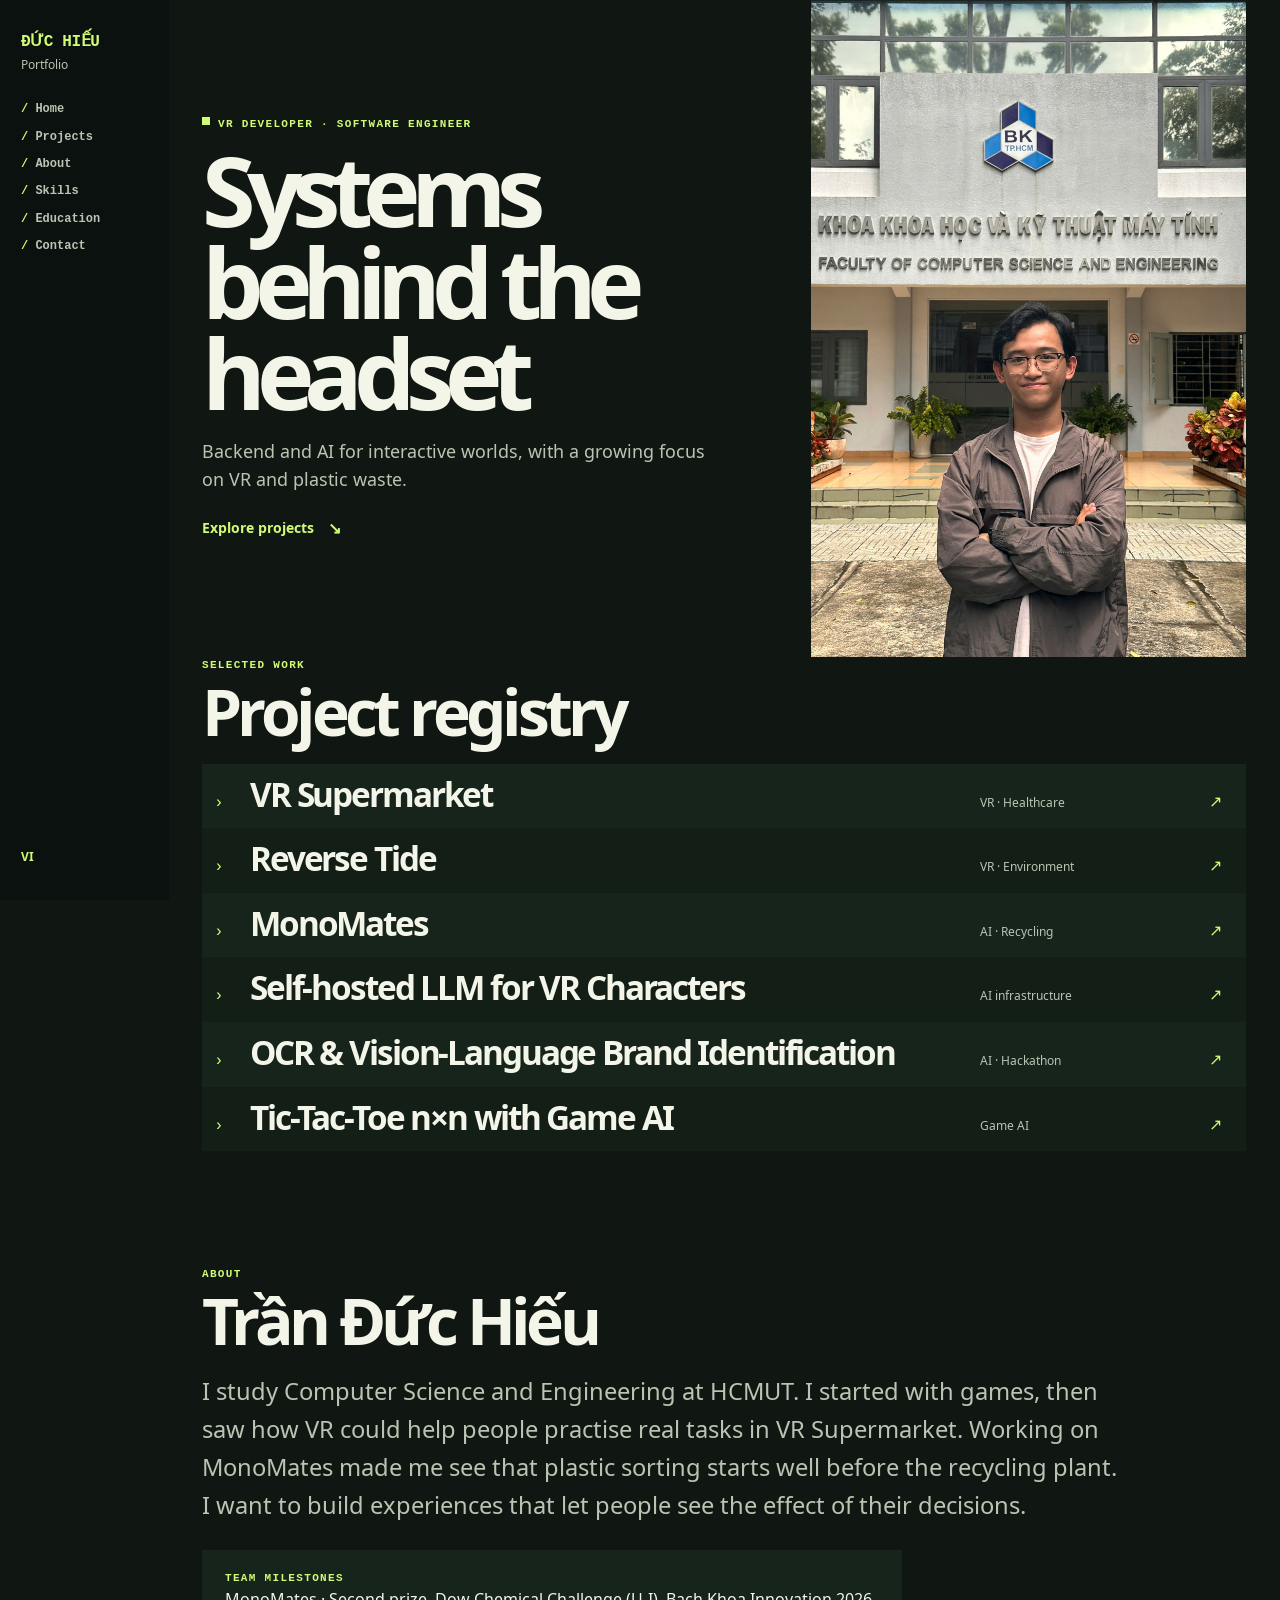
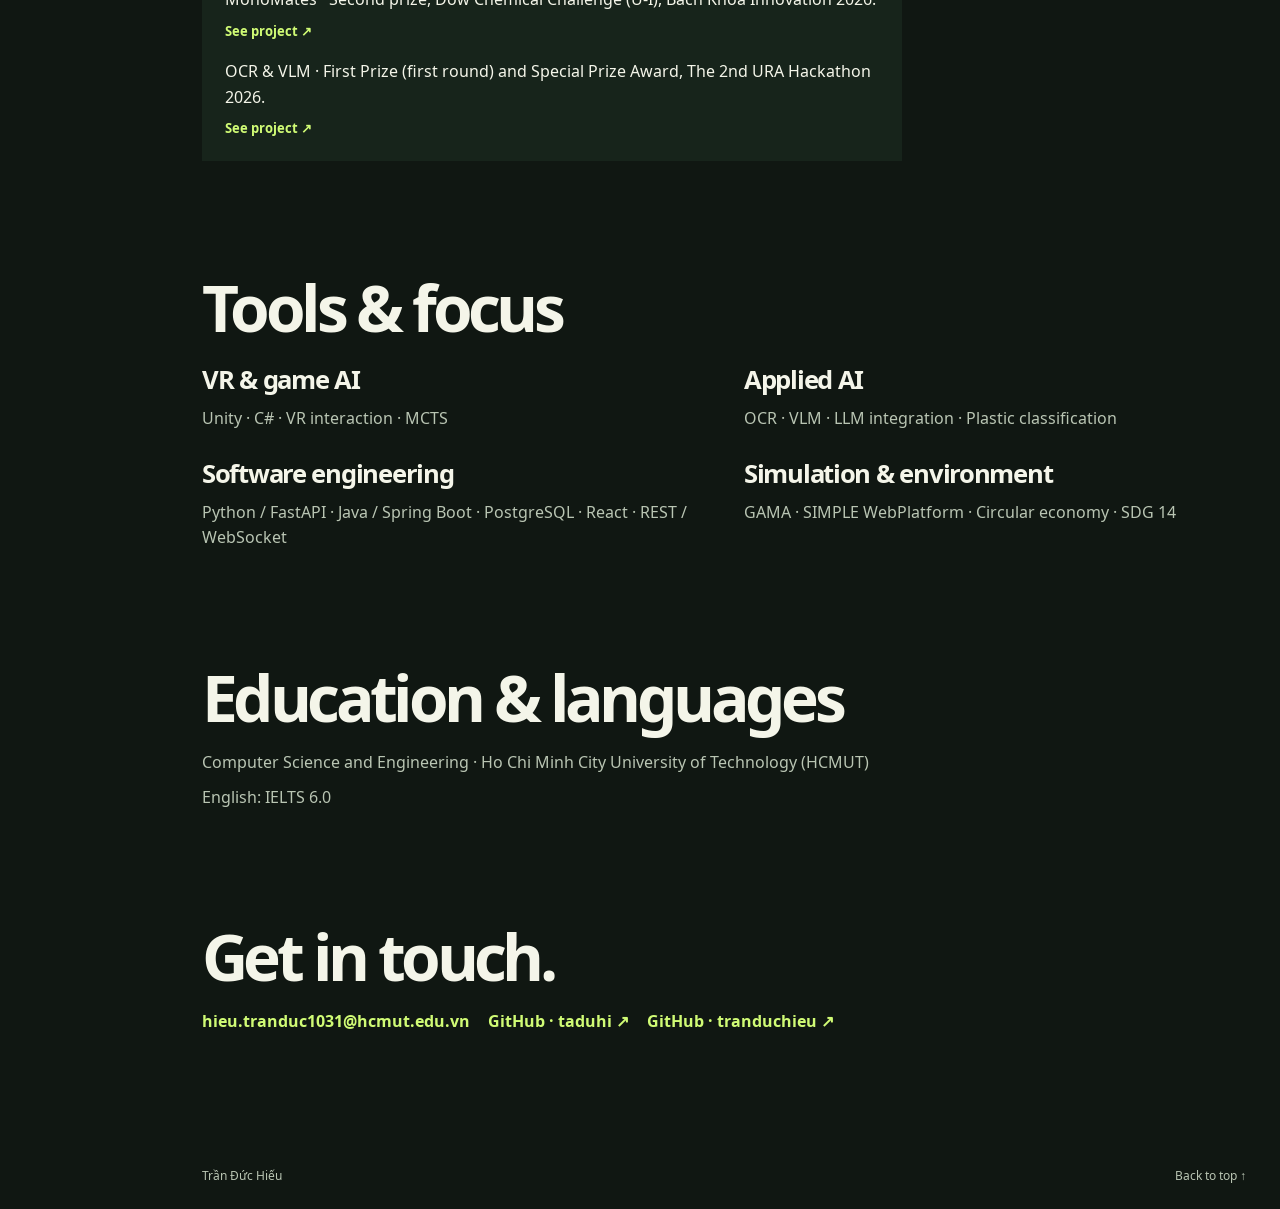
==== commit 71f60de4: "Remove trailing period from hero headline" ====
--- a/duc-hieu/index.html
+++ b/duc-hieu/index.html
@@ -1,4 +1,4 @@
-<!doctype html><html lang="en" data-lang="en"><head><meta charset="utf-8"><meta name="viewport" content="width=device-width,initial-scale=1"><meta name="description" content="Trần Đức Hiếu — VR Developer · Software Engineer"><title>Trần Đức Hiếu — Portfolio</title><!-- Noto Sans — Copyright 2010,2012–2020 Google Inc.; 2015–2020 Google LLC.
+<!doctype html><html lang="en" data-lang="en"><head><meta charset="utf-8"><meta name="viewport" content="width=device-width,initial-scale=1"><meta name="description" content="Trần Đức Hiếu — VR Developer · Software Engineer"><meta property="og:type" content="website"><meta property="og:title" content="Trần Đức Hiếu — Portfolio"><meta property="og:description" content="VR Developer · Software Engineer. Backend and AI for interactive worlds."><meta property="og:url" content="https://taduhi.github.io/portfolio/duc-hieu/"><meta property="og:image" content="https://taduhi.github.io/portfolio/duc-hieu/assets/img/og-card.jpg"><meta property="og:image:width" content="1200"><meta property="og:image:height" content="630"><meta name="twitter:card" content="summary_large_image"><link rel="icon" href="data:image/svg+xml,%3Csvg%20xmlns%3D%27http%3A//www.w3.org/2000/svg%27%20viewBox%3D%270%200%2064%2064%27%3E%3Crect%20width%3D%2764%27%20height%3D%2764%27%20rx%3D%2712%27%20fill%3D%27%23101712%27/%3E%3Ctext%20x%3D%2732%27%20y%3D%2743%27%20font-family%3D%27Consolas%2Cmonospace%27%20font-size%3D%2730%27%20font-weight%3D%27700%27%20text-anchor%3D%27middle%27%20fill%3D%27%23d0fb75%27%3E%C4%90H%3C/text%3E%3C/svg%3E"><title>Trần Đức Hiếu — Portfolio</title><!-- Noto Sans — Copyright 2010,2012–2020 Google Inc.; 2015–2020 Google LLC.
 
 SIL OPEN FONT LICENSE Version 1.1 — 26 February 2007
 
@@ -259,12 +259,12 @@
 @media(prefers-reduced-motion:reduce){*,*::before,*::after{animation:none!important;transition:none!important}}
 </style><link rel="stylesheet" href="assets/css/portrait.css"></head>
 <body class="hieu"><a class="skip" href="#content"><span class="en" lang="en">Skip to content</span><span class="vi" lang="vi">Bỏ qua menu</span></a>
-<header class="site-top"><div class="identity"><a class="mark" href="#home">ĐỨC HIẾU</a><span><span class="en" lang="en">Portfolio</span><span class="vi" lang="vi">Hồ sơ</span></span></div><div class="top-actions"><button type="button" class="toggle-menu" aria-controls="site-nav" aria-expanded="false" data-menu>Menu</button><button data-language type="button" aria-label="Đổi sang tiếng Việt">VI</button></div><nav id="site-nav" aria-label="Portfolio"><a href="#home"><span class="en" lang="en">Home</span><span class="vi" lang="vi">Trang chủ</span></a><a href="#work"><span class="en" lang="en">Projects</span><span class="vi" lang="vi">Dự án</span></a><a href="#about"><span class="en" lang="en">About</span><span class="vi" lang="vi">Giới thiệu</span></a><a href="#skills"><span class="en" lang="en">Skills</span><span class="vi" lang="vi">Kỹ năng</span></a><a href="#education"><span class="en" lang="en">Education</span><span class="vi" lang="vi">Học vấn</span></a><a href="#contact"><span class="en" lang="en">Contact</span><span class="vi" lang="vi">Liên hệ</span></a></nav></header><main id="content"><section class="hero" id="home"><div class="hero-copy"><p class="kicker"><span class="signal" aria-hidden="true"></span><span class="en" lang="en">VR Developer · Software Engineer</span><span class="vi" lang="vi">Phát triển VR · Kỹ sư phần mềm</span></p><h1><span class="en" lang="en">Systems behind the headset.</span><span class="vi" lang="vi">Hệ thống phía sau kính VR.</span></h1><p class="hero-lead"><span class="en" lang="en">Backend and AI for interactive worlds, with a growing focus on VR and plastic waste.</span><span class="vi" lang="vi">Backend và AI cho các trải nghiệm tương tác, với hướng đi gần đây là VR và rác thải nhựa.</span></p><a class="cta" href="#work"><span class="en" lang="en">Explore projects</span><span class="vi" lang="vi">Xem dự án</span> <span aria-hidden="true">↘</span></a></div><div class="board portrait-board"><img class="hero-portrait" src="assets/img/portrait.jpg" alt="Portrait of Tran Duc Hieu at HCMUT" fetchpriority="high"></div></section>
+<header class="site-top"><div class="identity"><a class="mark" href="#home">ĐỨC HIẾU</a><span><span class="en" lang="en">Portfolio</span><span class="vi" lang="vi">Hồ sơ</span></span></div><div class="top-actions"><button type="button" class="toggle-menu" aria-controls="site-nav" aria-expanded="false" data-menu>Menu</button><button data-language type="button" aria-label="Đổi sang tiếng Việt">VI</button></div><nav id="site-nav" aria-label="Portfolio"><a href="#home"><span class="en" lang="en">Home</span><span class="vi" lang="vi">Trang chủ</span></a><a href="#work"><span class="en" lang="en">Projects</span><span class="vi" lang="vi">Dự án</span></a><a href="#about"><span class="en" lang="en">About</span><span class="vi" lang="vi">Giới thiệu</span></a><a href="#skills"><span class="en" lang="en">Skills</span><span class="vi" lang="vi">Kỹ năng</span></a><a href="#education"><span class="en" lang="en">Education</span><span class="vi" lang="vi">Học vấn</span></a><a href="#contact"><span class="en" lang="en">Contact</span><span class="vi" lang="vi">Liên hệ</span></a></nav></header><main id="content"><section class="hero" id="home"><div class="hero-copy"><p class="kicker"><span class="signal" aria-hidden="true"></span><span class="en" lang="en">VR Developer · Software Engineer</span><span class="vi" lang="vi">Phát triển VR · Kỹ sư phần mềm</span></p><h1><span class="en" lang="en">Systems behind the headset</span><span class="vi" lang="vi">Hệ thống phía sau kính VR</span></h1><p class="hero-lead"><span class="en" lang="en">Backend and AI for interactive worlds, with a growing focus on VR and plastic waste.</span><span class="vi" lang="vi">Backend và AI cho các trải nghiệm tương tác, với hướng đi gần đây là VR và rác thải nhựa.</span></p><a class="cta" href="#work"><span class="en" lang="en">Explore projects</span><span class="vi" lang="vi">Xem dự án</span> <span aria-hidden="true">↘</span></a></div><div class="board portrait-board"><img class="hero-portrait" src="assets/img/portrait.jpg" alt="Portrait of Tran Duc Hieu at HCMUT" fetchpriority="high"></div></section>
 <section class="section work" id="work"><header><p class="kicker"><span class="en" lang="en">Selected work</span><span class="vi" lang="vi">Dự án chọn lọc</span></p><h2><span class="en" lang="en">Project registry</span><span class="vi" lang="vi">Danh mục dự án</span></h2></header><ul class="project-index"><li><a class="terminal-row" href="#project-vr-supermarket" data-project="vr-supermarket"><span class="prompt" aria-hidden="true">›</span><span class="project-name"><span class="en" lang="en">VR Supermarket</span><span class="vi" lang="vi">VR Supermarket</span></span><span class="project-area"><span class="en" lang="en">VR · Healthcare</span><span class="vi" lang="vi">VR · Y tế</span></span><span class="row-arrow" aria-hidden="true">↗</span></a></li><li><a class="terminal-row" href="#project-reverse-tide" data-project="reverse-tide"><span class="prompt" aria-hidden="true">›</span><span class="project-name"><span class="en" lang="en">Reverse Tide</span><span class="vi" lang="vi">Thế Giới Đảo Ngược</span></span><span class="project-area"><span class="en" lang="en">VR · Environment</span><span class="vi" lang="vi">VR · Môi trường</span></span><span class="row-arrow" aria-hidden="true">↗</span></a></li><li><a class="terminal-row" href="#project-monomates" data-project="monomates"><span class="prompt" aria-hidden="true">›</span><span class="project-name"><span class="en" lang="en">MonoMates</span><span class="vi" lang="vi">MonoMates</span></span><span class="project-area"><span class="en" lang="en">AI · Recycling</span><span class="vi" lang="vi">AI · Tái chế</span></span><span class="row-arrow" aria-hidden="true">↗</span></a></li><li><a class="terminal-row" href="#project-local-llm-for-vr" data-project="local-llm-for-vr"><span class="prompt" aria-hidden="true">›</span><span class="project-name"><span class="en" lang="en">Self-hosted LLM for VR Characters</span><span class="vi" lang="vi">LLM tự triển khai cho nhân vật VR</span></span><span class="project-area"><span class="en" lang="en">AI infrastructure</span><span class="vi" lang="vi">Hạ tầng AI</span></span><span class="row-arrow" aria-hidden="true">↗</span></a></li><li><a class="terminal-row" href="#project-ocr-brand-identification" data-project="ocr-brand-identification"><span class="prompt" aria-hidden="true">›</span><span class="project-name"><span class="en" lang="en">OCR &amp; Vision-Language Brand Identification</span><span class="vi" lang="vi">Nhận diện thương hiệu bằng OCR &amp; VLM</span></span><span class="project-area"><span class="en" lang="en">AI · Hackathon</span><span class="vi" lang="vi">AI · Hackathon</span></span><span class="row-arrow" aria-hidden="true">↗</span></a></li><li><a class="terminal-row" href="#project-tic-tac-toe-ai" data-project="tic-tac-toe-ai"><span class="prompt" aria-hidden="true">›</span><span class="project-name"><span class="en" lang="en">Tic-Tac-Toe n×n with Game AI</span><span class="vi" lang="vi">Cờ ca-rô n×n với AI</span></span><span class="project-area"><span class="en" lang="en">Game AI</span><span class="vi" lang="vi">AI trong trò chơi</span></span><span class="row-arrow" aria-hidden="true">↗</span></a></li></ul></section>
 <section class="section about" id="about"><p class="kicker"><span class="en" lang="en">About</span><span class="vi" lang="vi">Giới thiệu</span></p><h2>Trần Đức Hiếu</h2><p class="intro"><span class="en" lang="en">I study Computer Science and Engineering at HCMUT. I started with games, then saw how VR could help people practise real tasks in VR Supermarket. Working on MonoMates made me see that plastic sorting starts well before the recycling plant. I want to build experiences that let people see the effect of their decisions.</span><span class="vi" lang="vi">Tôi học Khoa học và Kỹ thuật Máy tính tại HCMUT. Từ niềm yêu thích trò chơi, tôi thấy VR có thể giúp con người thực hành tác vụ đời thường qua VR Supermarket. Làm MonoMates giúp tôi nhận ra việc phân loại nhựa bắt đầu từ trước khi rác đến nhà máy. Tôi muốn làm những trải nghiệm để người chơi thấy hệ quả từ quyết định của mình.</span></p><div class="story-mark"><p class="kicker"><span class="en" lang="en">Team milestones</span><span class="vi" lang="vi">Dấu mốc của nhóm</span></p><p><span class="en" lang="en">MonoMates · Second prize, Dow Chemical Challenge (U-I), Bach Khoa Innovation 2026.</span><span class="vi" lang="vi">MonoMates · Giải nhì Dow Chemical Challenge (U-I), Bach Khoa Innovation 2026.</span></p><a href="#project-monomates" data-project="monomates"><span class="en" lang="en">See project</span><span class="vi" lang="vi">Xem dự án</span> ↗</a><p style="margin-top:16px"><span class="en" lang="en">OCR &amp; VLM · First Prize (first round) and Special Prize Award, The 2nd URA Hackathon 2026.</span><span class="vi" lang="vi">OCR &amp; VLM · Giải Nhất vòng đầu và giải đặc biệt (Special Prize Award), The 2nd URA Hackathon 2026.</span></p><a href="#project-ocr-brand-identification" data-project="ocr-brand-identification"><span class="en" lang="en">See project</span><span class="vi" lang="vi">Xem dự án</span> ↗</a></div></section>
 <section class="section skills" id="skills"><h2><span class="en" lang="en">Tools &amp; focus</span><span class="vi" lang="vi">Công cụ &amp; chuyên môn</span></h2><div class="skill-list"><div class="skill-entry"><h3><span class="en" lang="en">VR &amp; game AI</span><span class="vi" lang="vi">VR &amp; AI trò chơi</span></h3><p>Unity · C# · VR interaction · MCTS</p></div><div class="skill-entry"><h3><span class="en" lang="en">Applied AI</span><span class="vi" lang="vi">AI ứng dụng</span></h3><p>OCR · VLM · LLM integration · Plastic classification</p></div><div class="skill-entry"><h3><span class="en" lang="en">Software engineering</span><span class="vi" lang="vi">Kỹ thuật phần mềm</span></h3><p>Python / FastAPI · Java / Spring Boot · PostgreSQL · React · REST / WebSocket</p></div><div class="skill-entry"><h3><span class="en" lang="en">Simulation &amp; environment</span><span class="vi" lang="vi">Mô phỏng &amp; môi trường</span></h3><p>GAMA · SIMPLE WebPlatform · Circular economy · SDG 14</p></div></div></section>
-<section class="section education" id="education"><h2><span class="en" lang="en">Education</span><span class="vi" lang="vi">Học vấn</span></h2><ul><li><span class="en" lang="en">Computer Science and Engineering · Ho Chi Minh City University of Technology (HCMUT)</span><span class="vi" lang="vi">Khoa học và Kỹ thuật Máy tính · Trường Đại học Bách khoa, ĐHQG-HCM</span></li></ul></section>
-<section class="section contact" id="contact"><h2><span class="en" lang="en">Get in touch.</span><span class="vi" lang="vi">Liên hệ.</span></h2><div><a href="https://github.com/taduhi">GitHub ↗</a></div></section>
+<section class="section education" id="education"><h2><span class="en" lang="en">Education &amp; languages</span><span class="vi" lang="vi">Học vấn &amp; ngoại ngữ</span></h2><ul><li><span class="en" lang="en">Computer Science and Engineering · Ho Chi Minh City University of Technology (HCMUT)</span><span class="vi" lang="vi">Khoa học và Kỹ thuật Máy tính · Trường Đại học Bách khoa, ĐHQG-HCM</span></li><li><span class="en" lang="en">English: IELTS 6.0</span><span class="vi" lang="vi">Tiếng Anh: IELTS 6.0</span></li></ul></section>
+<section class="section contact" id="contact"><h2><span class="en" lang="en">Get in touch.</span><span class="vi" lang="vi">Liên hệ.</span></h2><div><a href="mailto:hieu.tranduc1031@hcmut.edu.vn">hieu.tranduc1031@hcmut.edu.vn</a><a href="https://github.com/taduhi">GitHub · taduhi ↗</a><a href="https://github.com/tranduchieu">GitHub · tranduchieu ↗</a></div></section>
 </main><footer><span>Trần Đức Hiếu</span><a href="#home"><span class="en" lang="en">Back to top</span><span class="vi" lang="vi">Về đầu trang</span> ↑</a></footer>
 <dialog id="project-dialog" aria-labelledby="detail-heading"><header class="dialog-top"><span>Trần Đức Hiếu</span><button type="button" data-close><span class="en" lang="en">Close project</span><span class="vi" lang="vi">Đóng dự án</span> ×</button></header><div id="project-content"></div></dialog>
 <template id="detail-vr-supermarket"><article class="detail"><header class="detail-title"><p class="kicker"><span class="en" lang="en">VR · Healthcare</span><span class="vi" lang="vi">VR · Y tế</span></p><h2 id="detail-heading" tabindex="-1"><span class="en" lang="en">VR Supermarket</span><span class="vi" lang="vi">VR Supermarket</span></h2><p><span class="en" lang="en">A virtual supermarket where patients complete everyday shopping tasks and clinicians can review what happened during each session.</span><span class="vi" lang="vi">Siêu thị ảo để bệnh nhân thực hiện tác vụ mua sắm và bác sĩ xem lại diễn biến của từng phiên.</span></p></header><dl class="fields"><div class="field"><dt><span class="en" lang="en">My role</span><span class="vi" lang="vi">Vai trò của tôi</span></dt><dd><span class="en" lang="en">Software &amp; AI Developer</span><span class="vi" lang="vi">Phát triển phần mềm &amp; AI</span></dd></div><div class="field"><dt><span class="en" lang="en">Timeline / milestone</span><span class="vi" lang="vi">Thời gian / cột mốc</span></dt><dd><span class="en" lang="en">2026</span><span class="vi" lang="vi">2026</span></dd></div><div class="field"><dt><span class="en" lang="en">My contribution</span><span class="vi" lang="vi">Phần việc của tôi</span></dt><dd><span class="en" lang="en">Built the server linking the VR client, AI services and clinicians. Developed the clinician portal, session management and patient context for in-game conversations.</span><span class="vi" lang="vi">Xây server kết nối ứng dụng VR, dịch vụ AI và bác sĩ; phát triển cổng web, quản lý phiên và ngữ cảnh bệnh nhân cho hội thoại trong game.</span></dd></div><div class="field"><dt><span class="en" lang="en">Result / status</span><span class="vi" lang="vi">Kết quả / trạng thái</span></dt><dd><span class="en" lang="en">Connected a VR task to a recording and review workflow, then tried it in a real-world trial with patients and collected their feedback.</span><span class="vi" lang="vi">Kết nối tác vụ trong VR với quy trình ghi nhận và xem lại, sau đó thử nghiệm thực tế với bệnh nhân và thu thập phản hồi của họ.</span></dd></div><div class="field"><dt><span class="en" lang="en">Tools</span><span class="vi" lang="vi">Công cụ</span></dt><dd><span class="en" lang="en">Unity VR client · FastAPI · PostgreSQL · React</span><span class="vi" lang="vi">Unity VR client · FastAPI · PostgreSQL · React</span></dd></div></dl><section class="related"><h3><span class="en" lang="en">Related links</span><span class="vi" lang="vi">Liên kết liên quan</span></h3><p><span class="en" lang="en">Source code is kept in a private repository.</span><span class="vi" lang="vi">Mã nguồn được lưu trong kho riêng tư.</span></p></section><section class="gallery"><h3><span class="en" lang="en">Project images</span><span class="vi" lang="vi">Hình ảnh dự án</span></h3><div class="gallery-grid"><figure><div class="photo-stage"><img data-img="./media/vr-supermarket/cover.jpg" alt="The VR Supermarket development team" decoding="async" hidden><div class="photo-empty"><span aria-hidden="true">＋</span><code>cover.jpg</code></div></div><figcaption><span class="en" lang="en">The VR Supermarket development team</span><span class="vi" lang="vi">Nhóm phát triển dự án VR Supermarket</span></figcaption></figure><figure><div class="photo-stage has-image"><video controls preload="metadata" playsinline poster="./media/vr-supermarket/trial-poster.jpg"><source src="./media/vr-supermarket/trial.mp4" type="video/mp4"></video></div><figcaption><span class="en" lang="en">Real-world trial with patients, with their feedback collected</span><span class="vi" lang="vi">Thử nghiệm thực tế với bệnh nhân và thu thập phản hồi</span></figcaption></figure><figure><div class="photo-stage"><img data-img="./media/vr-supermarket/portal.jpg" alt="Clinician portal overview (demo data)" decoding="async" hidden><div class="photo-empty"><span aria-hidden="true">＋</span><code>portal.jpg</code></div></div><figcaption><span class="en" lang="en">Clinician portal overview (demo data)</span><span class="vi" lang="vi">Tổng quan cổng bác sĩ (dữ liệu demo)</span></figcaption></figure><figure><div class="photo-stage"><img data-img="./media/vr-supermarket/process.jpg" alt="Therapy session management (demo data)" decoding="async" hidden><div class="photo-empty"><span aria-hidden="true">＋</span><code>process.jpg</code></div></div><figcaption><span class="en" lang="en">Therapy session management (demo data)</span><span class="vi" lang="vi">Quản lý phiên trị liệu (dữ liệu demo)</span></figcaption></figure><figure><div class="photo-stage"><img data-img="./media/vr-supermarket/result.jpg" alt="AI dialogue log per patient (demo data)" decoding="async" hidden><div class="photo-empty"><span aria-hidden="true">＋</span><code>result.jpg</code></div></div><figcaption><span class="en" lang="en">AI dialogue log per patient (demo data)</span><span class="vi" lang="vi">Nhật ký hội thoại AI theo bệnh nhân (dữ liệu demo)</span></figcaption></figure></div></section></article></template><template id="detail-reverse-tide"><article class="detail"><header class="detail-title"><p class="kicker"><span class="en" lang="en">VR · Environment</span><span class="vi" lang="vi">VR · Môi trường</span></p><h2 id="detail-heading" tabindex="-1"><span class="en" lang="en">Reverse Tide</span><span class="vi" lang="vi">Thế Giới Đảo Ngược</span></h2><p><span class="en" lang="en">A VR investigation game concept set in a Vietnamese coastal town. Players trace environmental damage to its source and travel back in time to change the decision that caused it.</span><span class="vi" lang="vi">Ý tưởng game điều tra VR tại một thị trấn ven biển Việt Nam. Người chơi truy nguồn sự cố môi trường rồi quay về quá khứ để thay đổi quyết định gây ra nó.</span></p></header><dl class="fields"><div class="field"><dt><span class="en" lang="en">My role</span><span class="vi" lang="vi">Vai trò của tôi</span></dt><dd><span class="en" lang="en">VR Developer &amp; Systems Engineer</span><span class="vi" lang="vi">Phát triển VR &amp; tích hợp hệ thống</span></dd></div><div class="field"><dt><span class="en" lang="en">Timeline / milestone</span><span class="vi" lang="vi">Thời gian / cột mốc</span></dt><dd><span class="en" lang="en">SIMPLE VR Contest (ASEAN), 2026</span><span class="vi" lang="vi">SIMPLE VR Contest (ASEAN), 2026</span></dd></div><div class="field"><dt><span class="en" lang="en">My contribution</span><span class="vi" lang="vi">Phần việc của tôi</span></dt><dd><span class="en" lang="en">Responsibilities in the pitch: build evidence-handling interactions and comfortable movement in Unity, connect Unity to GAMA through the SIMPLE WebPlatform, and record player choices for evaluation.</span><span class="vi" lang="vi">Phần việc trong đề xuất: xây tương tác với vật chứng và di chuyển trong Unity; kết nối Unity–GAMA qua SIMPLE WebPlatform; ghi nhận lựa chọn của người chơi để đánh giá.</span></dd></div><div class="field"><dt><span class="en" lang="en">Result / status</span><span class="vi" lang="vi">Kết quả / trạng thái</span></dt><dd><span class="en" lang="en">Contest concept for Meta Quest 3, with a proposed simulation linking past choices to future conditions. Focus: SDG 14.1, with links to SDG 12.5 and 6.3.</span><span class="vi" lang="vi">Ý tưởng dự thi cho Meta Quest 3, với mô phỏng dự kiến để nối lựa chọn trong quá khứ với kết quả tương lai. Trọng tâm: SDG 14.1, liên quan SDG 12.5 và 6.3.</span></dd></div><div class="field"><dt><span class="en" lang="en">Tools</span><span class="vi" lang="vi">Công cụ</span></dt><dd><span class="en" lang="en">Unity · GAMA · SIMPLE WebPlatform</span><span class="vi" lang="vi">Unity · GAMA · SIMPLE WebPlatform</span></dd></div></dl><section class="related"><h3><span class="en" lang="en">Related links</span><span class="vi" lang="vi">Liên kết liên quan</span></h3><p><span class="en" lang="en">Contest concept, no public link yet.</span><span class="vi" lang="vi">Ý tưởng dự thi, chưa có liên kết công khai.</span></p></section><section class="gallery"><h3><span class="en" lang="en">Project images</span><span class="vi" lang="vi">Hình ảnh dự án</span></h3><div class="gallery-grid"><figure><div class="photo-stage"><img data-img="./media/reverse-tide/cover.jpg" alt="Fishing boats at Mui Ne harbour, Vietnam. Illustrative photo." decoding="async" hidden><div class="photo-empty"><span aria-hidden="true">＋</span><code>cover.jpg</code></div></div><figcaption><span class="en" lang="en">Fishing boats at Mui Ne harbour, Vietnam. Illustrative photo.</span><span class="vi" lang="vi">Tàu cá ở cảng Mũi Né, Việt Nam. Ảnh minh họa.</span> <a href="https://commons.wikimedia.org/wiki/File:Vietnam,_Fishing_boats_in_Mui_Ne_harbor.jpg" rel="noopener" target="_blank">Vyacheslav Argenberg · CC BY 4.0</a></figcaption></figure><figure><div class="photo-stage"><img data-img="./media/reverse-tide/process.jpg" alt="Meta Quest 3, the headset targeted by the contest concept. Illustrative photo." decoding="async" hidden><div class="photo-empty"><span aria-hidden="true">＋</span><code>process.jpg</code></div></div><figcaption><span class="en" lang="en">Meta Quest 3, the headset targeted by the contest concept. Illustrative photo.</span><span class="vi" lang="vi">Meta Quest 3, kính mà ý tưởng dự thi hướng tới. Ảnh minh họa.</span> <a href="https://commons.wikimedia.org/wiki/File:Meta_Quest_3_front_View.jpg" rel="noopener" target="_blank">Roy.wonder.cohen · CC BY-SA 4.0</a></figcaption></figure><figure><div class="photo-stage"><img data-img="./media/reverse-tide/result.jpg" alt="Plastic debris washed up on a beach, the kind of damage the story investigates. Illustrative photo." decoding="async" hidden><div class="photo-empty"><span aria-hidden="true">＋</span><code>result.jpg</code></div></div><figcaption><span class="en" lang="en">Plastic debris washed up on a beach, the kind of damage the story investigates. Illustrative photo.</span><span class="vi" lang="vi">Rác nhựa dạt vào bãi biển, kiểu hệ quả mà câu chuyện điều tra. Ảnh minh họa.</span> <a href="https://commons.wikimedia.org/wiki/File:Plastic_pollution_north_of_Guihou_Fishing_Harbour.jpg" rel="noopener" target="_blank">Johan Jönsson (Julle) · CC BY-SA 4.0</a></figcaption></figure></div></section></article></template><template id="detail-monomates"><article class="detail"><header class="detail-title"><p class="kicker"><span class="en" lang="en">AI · Recycling</span><span class="vi" lang="vi">AI · Tái chế</span></p><h2 id="detail-heading" tabindex="-1"><span class="en" lang="en">MonoMates</span><span class="vi" lang="vi">MonoMates</span></h2><p><span class="en" lang="en">A smart plastic collection and sorting system. The bin validates deposits before issuing rewards, and a low-cost conveyor sorts plastic types using spectral sensors and machine learning.</span><span class="vi" lang="vi">Hệ thống thu gom và phân loại nhựa thông minh. Thùng xác nhận có vật phẩm trước khi trao thưởng; băng chuyền giá thấp dùng cảm biến phổ và học máy để nhận diện loại nhựa.</span></p></header><dl class="fields"><div class="field"><dt><span class="en" lang="en">My role</span><span class="vi" lang="vi">Vai trò của tôi</span></dt><dd><span class="en" lang="en">AI &amp; ML Engineer</span><span class="vi" lang="vi">Phát triển AI &amp; học máy</span></dd></div><div class="field"><dt><span class="en" lang="en">Timeline / milestone</span><span class="vi" lang="vi">Thời gian / cột mốc</span></dt><dd><span class="en" lang="en">Bach Khoa Innovation 2026 · Grand Final on 12 September 2026</span><span class="vi" lang="vi">Bach Khoa Innovation 2026 · Chung kết ngày 12/9/2026</span></dd></div><div class="field"><dt><span class="en" lang="en">My contribution</span><span class="vi" lang="vi">Phần việc của tôi</span></dt><dd><span class="en" lang="en">Worked with Nguyễn Hoàng Lịch on system architecture, the plastic classification AI and the web platform.</span><span class="vi" lang="vi">Cùng Nguyễn Hoàng Lịch phát triển kiến trúc hệ thống, AI phân loại nhựa và nền tảng web.</span></dd></div><div class="field"><dt><span class="en" lang="en">Result / status</span><span class="vi" lang="vi">Kết quả / trạng thái</span></dt><dd><span class="en" lang="en">Second prize at Bach Khoa Innovation 2026, Dow Chemical Challenge (U-I), under the Design for Circularity theme.</span><span class="vi" lang="vi">Giải nhì Bach Khoa Innovation 2026, Dow Chemical Challenge (U-I), chủ đề Design for Circularity.</span></dd></div><div class="field"><dt><span class="en" lang="en">Tools</span><span class="vi" lang="vi">Công cụ</span></dt><dd><span class="en" lang="en">AS7265x spectral sensor · Machine learning · Spring Boot · PostgreSQL · JavaScript</span><span class="vi" lang="vi">AS7265x spectral sensor · Machine learning · Spring Boot · PostgreSQL · JavaScript</span></dd></div></dl><section class="related"><h3><span class="en" lang="en">Related links</span><span class="vi" lang="vi">Liên kết liên quan</span></h3><a href="https://github.com/taduhi/BKI_Monomates_Web"><span class="en" lang="en">GitHub</span><span class="vi" lang="vi">GitHub</span> <span aria-hidden="true">↗</span></a><a href="https://ura.hcmut.edu.vn/tintuc/three-months-a-lab-full-of-plastic-and-one-working-idea"><span class="en" lang="en">Project article</span><span class="vi" lang="vi">Bài viết dự án</span> <span aria-hidden="true">↗</span></a></section><section class="gallery"><h3><span class="en" lang="en">Project images</span><span class="vi" lang="vi">Hình ảnh dự án</span></h3><div class="gallery-grid"><figure><div class="photo-stage"><img data-img="./media/monomates/cover.jpg" alt="MonoMates web app: finding nearby smart bins (demo data)" decoding="async" hidden><div class="photo-empty"><span aria-hidden="true">＋</span><code>cover.jpg</code></div></div><figcaption><span class="en" lang="en">MonoMates web app: finding nearby smart bins (demo data)</span><span class="vi" lang="vi">Ứng dụng web MonoMates: tìm thùng thông minh gần bạn (dữ liệu demo)</span></figcaption></figure><figure><div class="photo-stage"><img data-img="./media/monomates/process.jpg" alt="Prototype bin and sorting conveyor at the Bach Khoa Innovation 2026 exhibition" decoding="async" hidden><div class="photo-empty"><span aria-hidden="true">＋</span><code>process.jpg</code></div></div><figcaption><span class="en" lang="en">Prototype bin and sorting conveyor at the Bach Khoa Innovation 2026 exhibition</span><span class="vi" lang="vi">Thùng và băng chuyền phân loại mẫu tại triển lãm Bach Khoa Innovation 2026</span> <a href="https://ura.hcmut.edu.vn/tintuc/three-months-a-lab-full-of-plastic-and-one-working-idea" rel="noopener" target="_blank">URA Research Group blog</a></figcaption></figure><figure><div class="photo-stage"><img data-img="./media/monomates/result.jpg" alt="Second prize, Dow Chemical Challenge (U-I), Bach Khoa Innovation 2026" decoding="async" hidden><div class="photo-empty"><span aria-hidden="true">＋</span><code>result.jpg</code></div></div><figcaption><span class="en" lang="en">Second prize, Dow Chemical Challenge (U-I), Bach Khoa Innovation 2026</span><span class="vi" lang="vi">Giải nhì Dow Chemical Challenge (U-I), Bach Khoa Innovation 2026</span></figcaption></figure></div></section></article></template><template id="detail-local-llm-for-vr"><article class="detail"><header class="detail-title"><p class="kicker"><span class="en" lang="en">AI infrastructure</span><span class="vi" lang="vi">Hạ tầng AI</span></p><h2 id="detail-heading" tabindex="-1"><span class="en" lang="en">Self-hosted LLM for VR Characters</span><span class="vi" lang="vi">LLM tự triển khai cho nhân vật VR</span></h2><p><span class="en" lang="en">A locally hosted language model for conversations with VR characters.</span><span class="vi" lang="vi">Mô hình ngôn ngữ chạy trên máy chủ riêng để phục vụ hội thoại với nhân vật VR.</span></p></header><dl class="fields"><div class="field"><dt><span class="en" lang="en">My role</span><span class="vi" lang="vi">Vai trò của tôi</span></dt><dd><span class="en" lang="en">Developer</span><span class="vi" lang="vi">Phát triển hệ thống</span></dd></div><div class="field"><dt><span class="en" lang="en">Timeline / milestone</span><span class="vi" lang="vi">Thời gian / cột mốc</span></dt><dd><span class="en" lang="en">2026</span><span class="vi" lang="vi">2026</span></dd></div><div class="field"><dt><span class="en" lang="en">My contribution</span><span class="vi" lang="vi">Phần việc của tôi</span></dt><dd><span class="en" lang="en">Deployed Qwen3 through Ollama, provided an endpoint compatible with Google Gemini requests and built a response-time test tool.</span><span class="vi" lang="vi">Triển khai Qwen3 qua Ollama, tạo endpoint tương thích yêu cầu Google Gemini và viết công cụ đo thời gian phản hồi.</span></dd></div><div class="field"><dt><span class="en" lang="en">Result / status</span><span class="vi" lang="vi">Kết quả / trạng thái</span></dt><dd><span class="en" lang="en">The VR client can switch to the local service by changing the endpoint address.</span><span class="vi" lang="vi">Ứng dụng VR có thể chuyển sang dịch vụ nội bộ bằng cách đổi địa chỉ endpoint.</span></dd></div><div class="field"><dt><span class="en" lang="en">Tools</span><span class="vi" lang="vi">Công cụ</span></dt><dd><span class="en" lang="en">Qwen3 8B · Ollama · Gemini-style API · Cloudflare Tunnel</span><span class="vi" lang="vi">Qwen3 8B · Ollama · API kiểu Gemini · Cloudflare Tunnel</span></dd></div></dl><section class="related"><h3><span class="en" lang="en">Related links</span><span class="vi" lang="vi">Liên kết liên quan</span></h3><a href="https://github.com/taduhi/MLLM_HOST_CALL_API_test"><span class="en" lang="en">GitHub</span><span class="vi" lang="vi">GitHub</span> <span aria-hidden="true">↗</span></a></section><section class="gallery"><h3><span class="en" lang="en">Project images</span><span class="vi" lang="vi">Hình ảnh dự án</span></h3><div class="gallery-grid"><figure><div class="photo-stage"><img data-img="./media/local-llm-for-vr/cover.jpg" alt="Example NPC dialogue: request and response through the local endpoint" decoding="async" hidden><div class="photo-empty"><span aria-hidden="true">＋</span><code>cover.jpg</code></div></div><figcaption><span class="en" lang="en">Example NPC dialogue: request and response through the local endpoint</span><span class="vi" lang="vi">Ví dụ hội thoại NPC: yêu cầu và phản hồi qua endpoint nội bộ</span></figcaption></figure><figure><div class="photo-stage"><img data-img="./media/local-llm-for-vr/process.jpg" alt="Request and response handling in the test tool (ui.py)" decoding="async" hidden><div class="photo-empty"><span aria-hidden="true">＋</span><code>process.jpg</code></div></div><figcaption><span class="en" lang="en">Request and response handling in the test tool (ui.py)</span><span class="vi" lang="vi">Xử lý yêu cầu và phản hồi trong công cụ kiểm thử (ui.py)</span></figcaption></figure><figure><div class="photo-stage"><img data-img="./media/local-llm-for-vr/result.jpg" alt="Architecture: VR client, public endpoint, Qwen host and response-time tester" decoding="async" hidden><div class="photo-empty"><span aria-hidden="true">＋</span><code>result.jpg</code></div></div><figcaption><span class="en" lang="en">Architecture: VR client, public endpoint, Qwen host and response-time tester</span><span class="vi" lang="vi">Kiến trúc: ứng dụng VR, endpoint công khai, máy chủ Qwen và công cụ đo thời gian phản hồi</span></figcaption></figure></div></section></article></template><template id="detail-ocr-brand-identification"><article class="detail"><header class="detail-title"><p class="kicker"><span class="en" lang="en">AI · Hackathon</span><span class="vi" lang="vi">AI · Hackathon</span></p><h2 id="detail-heading" tabindex="-1"><span class="en" lang="en">OCR &amp; Vision-Language Brand Identification</span><span class="vi" lang="vi">Nhận diện thương hiệu bằng OCR &amp; VLM</span></h2><p><span class="en" lang="en">Extracting Vietnamese and English brand and product names from social media and commercial images by combining OCR with a vision-language model.</span><span class="vi" lang="vi">Trích xuất tên thương hiệu và sản phẩm tiếng Việt, tiếng Anh từ ảnh mạng xã hội và ảnh thương mại bằng cách kết hợp OCR với mô hình thị giác–ngôn ngữ.</span></p></header><dl class="fields"><div class="field"><dt><span class="en" lang="en">My role</span><span class="vi" lang="vi">Vai trò của tôi</span></dt><dd><span class="en" lang="en">AI Engineer · URA Hackathon</span><span class="vi" lang="vi">Phát triển AI · URA Hackathon</span></dd></div><div class="field"><dt><span class="en" lang="en">Timeline / milestone</span><span class="vi" lang="vi">Thời gian / cột mốc</span></dt><dd><span class="en" lang="en">The 2nd URA Hackathon · team TANAHI</span><span class="vi" lang="vi">The 2nd URA Hackathon · nhóm TANAHI</span></dd></div><div class="field"><dt><span class="en" lang="en">My contribution</span><span class="vi" lang="vi">Phần việc của tôi</span></dt><dd><span class="en" lang="en">Integrated external OCR with a Qwen2.5-VL-3B model adapted with LoRA, and helped evaluate it on a 582-image benchmark.</span><span class="vi" lang="vi">Kết hợp OCR bên ngoài với mô hình Qwen2.5-VL-3B tinh chỉnh bằng LoRA và tham gia đánh giá trên benchmark 582 ảnh.</span></dd></div><div class="field"><dt><span class="en" lang="en">Result / status</span><span class="vi" lang="vi">Kết quả / trạng thái</span></dt><dd><span class="en" lang="en">First Prize in the first round of The 2nd URA Hackathon 2026, which advanced the team to the next stage, and a Special Prize Award for visual product intelligence. The work was developed into a paper submitted to FJCAI 2027.</span><span class="vi" lang="vi">Giải Nhất vòng đầu The 2nd URA Hackathon 2026, đưa nhóm vào vòng tiếp theo, và giải đặc biệt (Special Prize Award) về hiểu thông tin sản phẩm qua hình ảnh. Công trình được phát triển thành bài báo nộp FJCAI 2027.</span></dd></div><div class="field"><dt><span class="en" lang="en">Tools</span><span class="vi" lang="vi">Công cụ</span></dt><dd><span class="en" lang="en">PaddleOCR · VietOCR · Qwen2.5-VL-3B · LoRA</span><span class="vi" lang="vi">PaddleOCR · VietOCR · Qwen2.5-VL-3B · LoRA</span></dd></div></dl><section class="related"><h3><span class="en" lang="en">Related links</span><span class="vi" lang="vi">Liên kết liên quan</span></h3><a href="https://github.com/tranduchieu/ocr-vlm-vietnamese-english-brand-identification"><span class="en" lang="en">GitHub</span><span class="vi" lang="vi">GitHub</span> <span aria-hidden="true">↗</span></a><a href="https://doi.org/10.5281/zenodo.24212709"><span class="en" lang="en">Dataset (Zenodo)</span><span class="vi" lang="vi">Bộ dữ liệu (Zenodo)</span> <span aria-hidden="true">↗</span></a><a href="https://ura.hcmut.edu.vn/the-2nd-ura-hackathon-2026-ocr-leaderboards-and-one-very-long-afternoon"><span class="en" lang="en">Hackathon article</span><span class="vi" lang="vi">Bài viết về hackathon</span> <span aria-hidden="true">↗</span></a></section><section class="gallery"><h3><span class="en" lang="en">Project images</span><span class="vi" lang="vi">Hình ảnh dự án</span></h3><div class="gallery-grid"><figure><div class="photo-stage"><img data-img="./media/ocr-brand-identification/cover.jpg" alt="Special Prize Award, The 2nd URA Hackathon" decoding="async" hidden><div class="photo-empty"><span aria-hidden="true">＋</span><code>cover.jpg</code></div></div><figcaption><span class="en" lang="en">Special Prize Award, The 2nd URA Hackathon</span><span class="vi" lang="vi">Giải đặc biệt (Special Prize Award), The 2nd URA Hackathon</span></figcaption></figure><figure><div class="photo-stage"><img data-img="./media/ocr-brand-identification/process.jpg" alt="OCR-assisted vision-language pipeline" decoding="async" hidden><div class="photo-empty"><span aria-hidden="true">＋</span><code>process.jpg</code></div></div><figcaption><span class="en" lang="en">OCR-assisted vision-language pipeline</span><span class="vi" lang="vi">Pipeline kết hợp OCR và mô hình thị giác–ngôn ngữ</span></figcaption></figure><figure><div class="photo-stage"><img data-img="./media/ocr-brand-identification/result.jpg" alt="Brand and product F1 on the 582-image benchmark" decoding="async" hidden><div class="photo-empty"><span aria-hidden="true">＋</span><code>result.jpg</code></div></div><figcaption><span class="en" lang="en">Brand and product F1 on the 582-image benchmark</span><span class="vi" lang="vi">F1 nhận diện thương hiệu và sản phẩm trên benchmark 582 ảnh</span></figcaption></figure></div></section></article></template><template id="detail-tic-tac-toe-ai"><article class="detail"><header class="detail-title"><p class="kicker"><span class="en" lang="en">Game AI</span><span class="vi" lang="vi">AI trong trò chơi</span></p><h2 id="detail-heading" tabindex="-1"><span class="en" lang="en">Tic-Tac-Toe n×n with Game AI</span><span class="vi" lang="vi">Cờ ca-rô n×n với AI</span></h2><p><span class="en" lang="en">A project for the Introduction to Artificial Intelligence course (CO3061): play against an AI opponent on boards from 7×7 to 11×11.</span><span class="vi" lang="vi">Đồ án môn Nhập môn Trí tuệ Nhân tạo (CO3061), cho phép chơi với máy trên bàn từ 7×7 đến 11×11.</span></p></header><dl class="fields"><div class="field"><dt><span class="en" lang="en">My role</span><span class="vi" lang="vi">Vai trò của tôi</span></dt><dd><span class="en" lang="en">MCTS Developer</span><span class="vi" lang="vi">Phát triển thuật toán MCTS</span></dd></div><div class="field"><dt><span class="en" lang="en">Timeline / milestone</span><span class="vi" lang="vi">Thời gian / cột mốc</span></dt><dd><span class="en" lang="en">Introduction to AI course, HCMUT</span><span class="vi" lang="vi">Môn Nhập môn Trí tuệ Nhân tạo, HCMUT</span></dd></div><div class="field"><dt><span class="en" lang="en">My contribution</span><span class="vi" lang="vi">Phần việc của tôi</span></dt><dd><span class="en" lang="en">Implemented a Monte Carlo Tree Search opponent.</span><span class="vi" lang="vi">Cài đặt đối thủ AI bằng Monte Carlo Tree Search.</span></dd></div><div class="field"><dt><span class="en" lang="en">Result / status</span><span class="vi" lang="vi">Kết quả / trạng thái</span></dt><dd><span class="en" lang="en">The team compared MCTS with alpha-beta pruning and backtracking.</span><span class="vi" lang="vi">Nhóm so sánh MCTS với cắt tỉa alpha-beta và quay lui.</span></dd></div><div class="field"><dt><span class="en" lang="en">Tools</span><span class="vi" lang="vi">Công cụ</span></dt><dd><span class="en" lang="en">MCTS · Alpha-beta pruning · Backtracking</span><span class="vi" lang="vi">MCTS · Alpha-beta pruning · Backtracking</span></dd></div></dl><section class="related"><h3><span class="en" lang="en">Related links</span><span class="vi" lang="vi">Liên kết liên quan</span></h3><a href="https://github.com/ThaiBaoak/Tic-Tac-Toe"><span class="en" lang="en">GitHub</span><span class="vi" lang="vi">GitHub</span> <span aria-hidden="true">↗</span></a></section><section class="gallery"><h3><span class="en" lang="en">Project images</span><span class="vi" lang="vi">Hình ảnh dự án</span></h3><div class="gallery-grid"><figure><div class="photo-stage"><img data-img="./media/tic-tac-toe-ai/cover.jpg" alt="Team GUI: MCTS vs MCTS on 11×11 and MCTS vs Random on 9×9 (k=5)" decoding="async" hidden><div class="photo-empty"><span aria-hidden="true">＋</span><code>cover.jpg</code></div></div><figcaption><span class="en" lang="en">Team GUI: MCTS vs MCTS on 11×11 and MCTS vs Random on 9×9 (k=5)</span><span class="vi" lang="vi">Giao diện của nhóm: MCTS đấu MCTS trên bàn 11×11 và MCTS đấu Random trên bàn 9×9 (k=5)</span></figcaption></figure><figure><div class="photo-stage"><img data-img="./media/tic-tac-toe-ai/process.jpg" alt="The MCTS loop: selection, expansion, simulation, backpropagation (agents/mcts_agent.py)" decoding="async" hidden><div class="photo-empty"><span aria-hidden="true">＋</span><code>process.jpg</code></div></div><figcaption><span class="en" lang="en">The MCTS loop: selection, expansion, simulation, backpropagation (agents/mcts_agent.py)</span><span class="vi" lang="vi">Vòng lặp MCTS: chọn, mở rộng, mô phỏng, lan truyền ngược (agents/mcts_agent.py)</span></figcaption></figure><figure><div class="photo-stage"><img data-img="./media/tic-tac-toe-ai/result.jpg" alt="9×9, k=5: Alpha-beta (O) beats MCTS with 800 iterations in this game" decoding="async" hidden><div class="photo-empty"><span aria-hidden="true">＋</span><code>result.jpg</code></div></div><figcaption><span class="en" lang="en">9×9, k=5: Alpha-beta (O) beats MCTS with 800 iterations in this game</span><span class="vi" lang="vi">Bàn 9×9, k=5: Alpha-beta (O) thắng MCTS 800 lượt mô phỏng trong ván này</span></figcaption></figure></div></section></article></template><script>(() => {
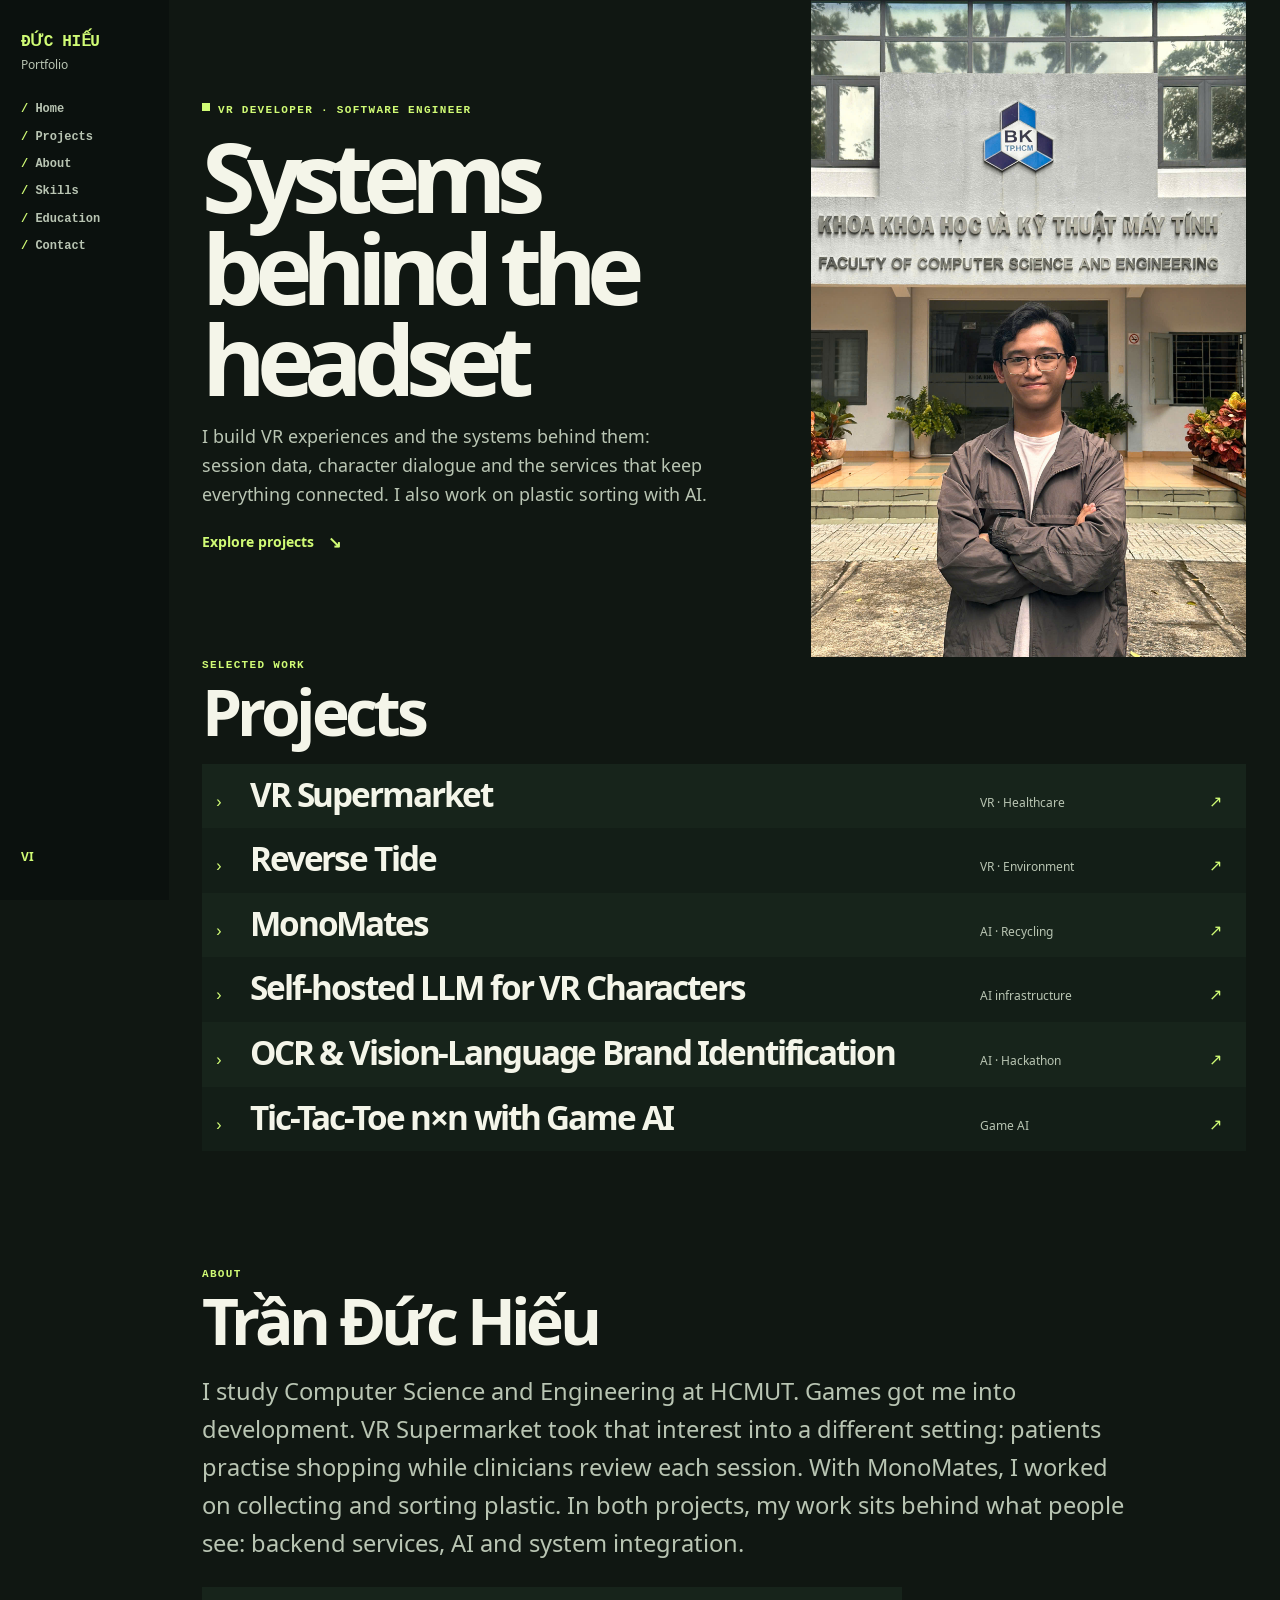
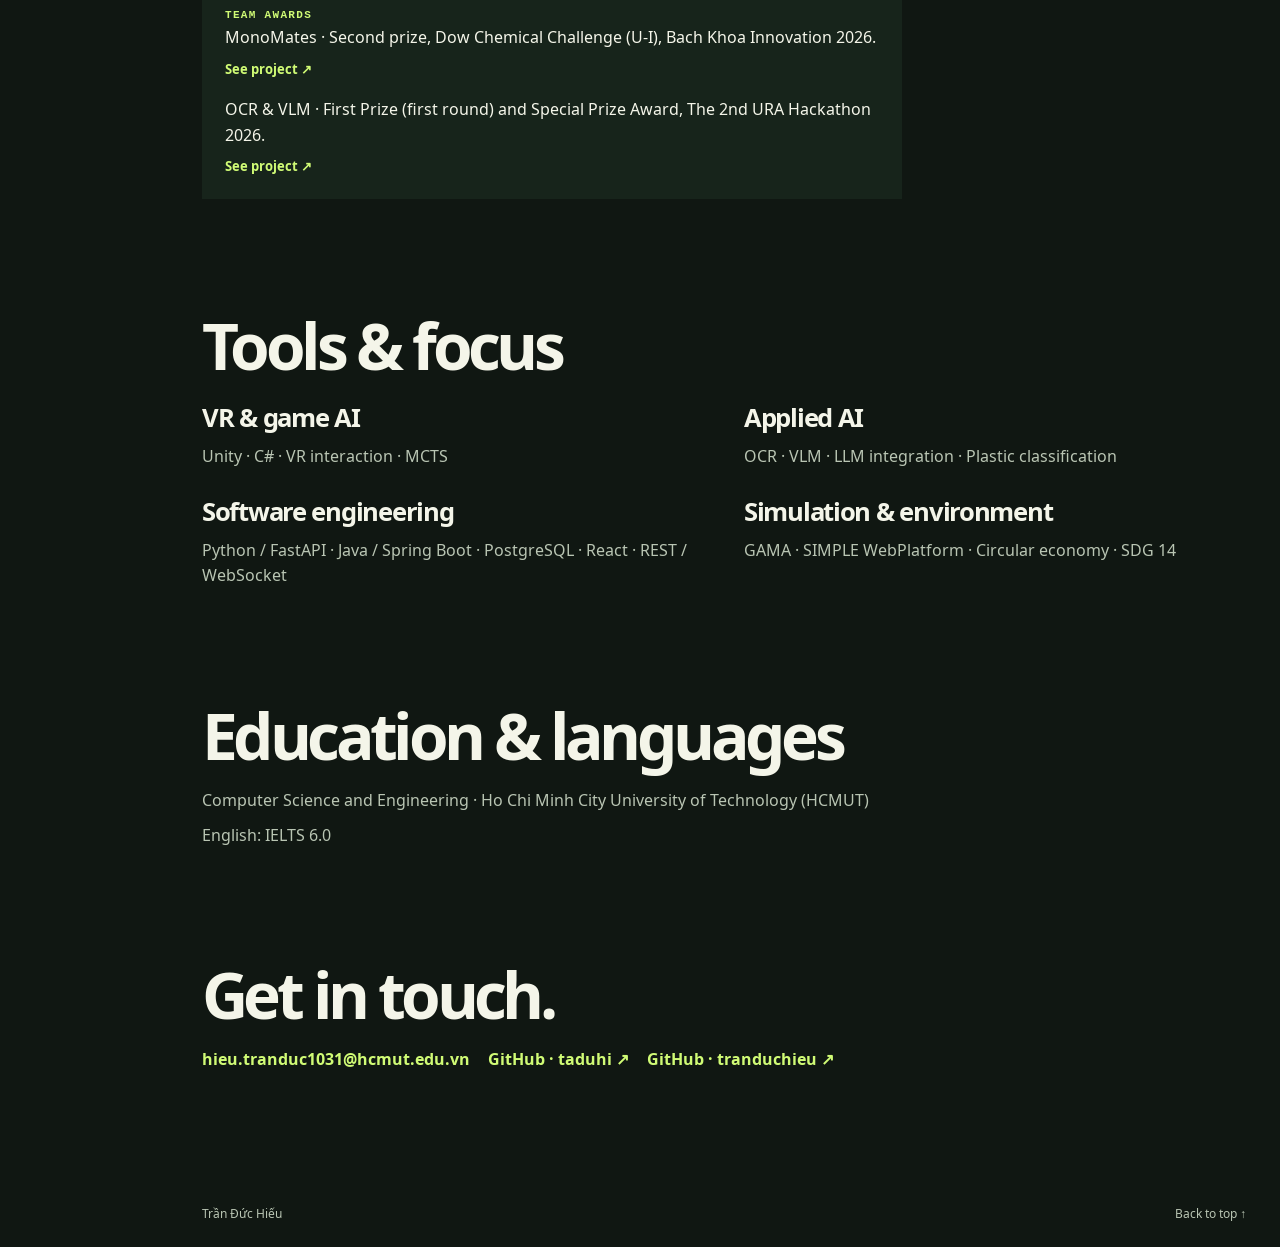
==== commit c0100396: "Refine Hieu portfolio copy" ====
--- a/duc-hieu/index.html
+++ b/duc-hieu/index.html
@@ -259,15 +259,15 @@
 @media(prefers-reduced-motion:reduce){*,*::before,*::after{animation:none!important;transition:none!important}}
 </style><link rel="stylesheet" href="assets/css/portrait.css"></head>
 <body class="hieu"><a class="skip" href="#content"><span class="en" lang="en">Skip to content</span><span class="vi" lang="vi">Bỏ qua menu</span></a>
-<header class="site-top"><div class="identity"><a class="mark" href="#home">ĐỨC HIẾU</a><span><span class="en" lang="en">Portfolio</span><span class="vi" lang="vi">Hồ sơ</span></span></div><div class="top-actions"><button type="button" class="toggle-menu" aria-controls="site-nav" aria-expanded="false" data-menu>Menu</button><button data-language type="button" aria-label="Đổi sang tiếng Việt">VI</button></div><nav id="site-nav" aria-label="Portfolio"><a href="#home"><span class="en" lang="en">Home</span><span class="vi" lang="vi">Trang chủ</span></a><a href="#work"><span class="en" lang="en">Projects</span><span class="vi" lang="vi">Dự án</span></a><a href="#about"><span class="en" lang="en">About</span><span class="vi" lang="vi">Giới thiệu</span></a><a href="#skills"><span class="en" lang="en">Skills</span><span class="vi" lang="vi">Kỹ năng</span></a><a href="#education"><span class="en" lang="en">Education</span><span class="vi" lang="vi">Học vấn</span></a><a href="#contact"><span class="en" lang="en">Contact</span><span class="vi" lang="vi">Liên hệ</span></a></nav></header><main id="content"><section class="hero" id="home"><div class="hero-copy"><p class="kicker"><span class="signal" aria-hidden="true"></span><span class="en" lang="en">VR Developer · Software Engineer</span><span class="vi" lang="vi">Phát triển VR · Kỹ sư phần mềm</span></p><h1><span class="en" lang="en">Systems behind the headset</span><span class="vi" lang="vi">Hệ thống phía sau kính VR</span></h1><p class="hero-lead"><span class="en" lang="en">Backend and AI for interactive worlds, with a growing focus on VR and plastic waste.</span><span class="vi" lang="vi">Backend và AI cho các trải nghiệm tương tác, với hướng đi gần đây là VR và rác thải nhựa.</span></p><a class="cta" href="#work"><span class="en" lang="en">Explore projects</span><span class="vi" lang="vi">Xem dự án</span> <span aria-hidden="true">↘</span></a></div><div class="board portrait-board"><img class="hero-portrait" src="assets/img/portrait.jpg" alt="Portrait of Tran Duc Hieu at HCMUT" fetchpriority="high"></div></section>
-<section class="section work" id="work"><header><p class="kicker"><span class="en" lang="en">Selected work</span><span class="vi" lang="vi">Dự án chọn lọc</span></p><h2><span class="en" lang="en">Project registry</span><span class="vi" lang="vi">Danh mục dự án</span></h2></header><ul class="project-index"><li><a class="terminal-row" href="#project-vr-supermarket" data-project="vr-supermarket"><span class="prompt" aria-hidden="true">›</span><span class="project-name"><span class="en" lang="en">VR Supermarket</span><span class="vi" lang="vi">VR Supermarket</span></span><span class="project-area"><span class="en" lang="en">VR · Healthcare</span><span class="vi" lang="vi">VR · Y tế</span></span><span class="row-arrow" aria-hidden="true">↗</span></a></li><li><a class="terminal-row" href="#project-reverse-tide" data-project="reverse-tide"><span class="prompt" aria-hidden="true">›</span><span class="project-name"><span class="en" lang="en">Reverse Tide</span><span class="vi" lang="vi">Thế Giới Đảo Ngược</span></span><span class="project-area"><span class="en" lang="en">VR · Environment</span><span class="vi" lang="vi">VR · Môi trường</span></span><span class="row-arrow" aria-hidden="true">↗</span></a></li><li><a class="terminal-row" href="#project-monomates" data-project="monomates"><span class="prompt" aria-hidden="true">›</span><span class="project-name"><span class="en" lang="en">MonoMates</span><span class="vi" lang="vi">MonoMates</span></span><span class="project-area"><span class="en" lang="en">AI · Recycling</span><span class="vi" lang="vi">AI · Tái chế</span></span><span class="row-arrow" aria-hidden="true">↗</span></a></li><li><a class="terminal-row" href="#project-local-llm-for-vr" data-project="local-llm-for-vr"><span class="prompt" aria-hidden="true">›</span><span class="project-name"><span class="en" lang="en">Self-hosted LLM for VR Characters</span><span class="vi" lang="vi">LLM tự triển khai cho nhân vật VR</span></span><span class="project-area"><span class="en" lang="en">AI infrastructure</span><span class="vi" lang="vi">Hạ tầng AI</span></span><span class="row-arrow" aria-hidden="true">↗</span></a></li><li><a class="terminal-row" href="#project-ocr-brand-identification" data-project="ocr-brand-identification"><span class="prompt" aria-hidden="true">›</span><span class="project-name"><span class="en" lang="en">OCR &amp; Vision-Language Brand Identification</span><span class="vi" lang="vi">Nhận diện thương hiệu bằng OCR &amp; VLM</span></span><span class="project-area"><span class="en" lang="en">AI · Hackathon</span><span class="vi" lang="vi">AI · Hackathon</span></span><span class="row-arrow" aria-hidden="true">↗</span></a></li><li><a class="terminal-row" href="#project-tic-tac-toe-ai" data-project="tic-tac-toe-ai"><span class="prompt" aria-hidden="true">›</span><span class="project-name"><span class="en" lang="en">Tic-Tac-Toe n×n with Game AI</span><span class="vi" lang="vi">Cờ ca-rô n×n với AI</span></span><span class="project-area"><span class="en" lang="en">Game AI</span><span class="vi" lang="vi">AI trong trò chơi</span></span><span class="row-arrow" aria-hidden="true">↗</span></a></li></ul></section>
-<section class="section about" id="about"><p class="kicker"><span class="en" lang="en">About</span><span class="vi" lang="vi">Giới thiệu</span></p><h2>Trần Đức Hiếu</h2><p class="intro"><span class="en" lang="en">I study Computer Science and Engineering at HCMUT. I started with games, then saw how VR could help people practise real tasks in VR Supermarket. Working on MonoMates made me see that plastic sorting starts well before the recycling plant. I want to build experiences that let people see the effect of their decisions.</span><span class="vi" lang="vi">Tôi học Khoa học và Kỹ thuật Máy tính tại HCMUT. Từ niềm yêu thích trò chơi, tôi thấy VR có thể giúp con người thực hành tác vụ đời thường qua VR Supermarket. Làm MonoMates giúp tôi nhận ra việc phân loại nhựa bắt đầu từ trước khi rác đến nhà máy. Tôi muốn làm những trải nghiệm để người chơi thấy hệ quả từ quyết định của mình.</span></p><div class="story-mark"><p class="kicker"><span class="en" lang="en">Team milestones</span><span class="vi" lang="vi">Dấu mốc của nhóm</span></p><p><span class="en" lang="en">MonoMates · Second prize, Dow Chemical Challenge (U-I), Bach Khoa Innovation 2026.</span><span class="vi" lang="vi">MonoMates · Giải nhì Dow Chemical Challenge (U-I), Bach Khoa Innovation 2026.</span></p><a href="#project-monomates" data-project="monomates"><span class="en" lang="en">See project</span><span class="vi" lang="vi">Xem dự án</span> ↗</a><p style="margin-top:16px"><span class="en" lang="en">OCR &amp; VLM · First Prize (first round) and Special Prize Award, The 2nd URA Hackathon 2026.</span><span class="vi" lang="vi">OCR &amp; VLM · Giải Nhất vòng đầu và giải đặc biệt (Special Prize Award), The 2nd URA Hackathon 2026.</span></p><a href="#project-ocr-brand-identification" data-project="ocr-brand-identification"><span class="en" lang="en">See project</span><span class="vi" lang="vi">Xem dự án</span> ↗</a></div></section>
+<header class="site-top"><div class="identity"><a class="mark" href="#home">ĐỨC HIẾU</a><span><span class="en" lang="en">Portfolio</span><span class="vi" lang="vi">Hồ sơ</span></span></div><div class="top-actions"><button type="button" class="toggle-menu" aria-controls="site-nav" aria-expanded="false" data-menu>Menu</button><button data-language type="button" aria-label="Đổi sang tiếng Việt">VI</button></div><nav id="site-nav" aria-label="Portfolio"><a href="#home"><span class="en" lang="en">Home</span><span class="vi" lang="vi">Trang chủ</span></a><a href="#work"><span class="en" lang="en">Projects</span><span class="vi" lang="vi">Dự án</span></a><a href="#about"><span class="en" lang="en">About</span><span class="vi" lang="vi">Giới thiệu</span></a><a href="#skills"><span class="en" lang="en">Skills</span><span class="vi" lang="vi">Kỹ năng</span></a><a href="#education"><span class="en" lang="en">Education</span><span class="vi" lang="vi">Học vấn</span></a><a href="#contact"><span class="en" lang="en">Contact</span><span class="vi" lang="vi">Liên hệ</span></a></nav></header><main id="content"><section class="hero" id="home"><div class="hero-copy"><p class="kicker"><span class="signal" aria-hidden="true"></span><span class="en" lang="en">VR Developer · Software Engineer</span><span class="vi" lang="vi">Phát triển VR · Kỹ sư phần mềm</span></p><h1><span class="en" lang="en">Systems behind the headset</span><span class="vi" lang="vi">Hệ thống phía sau kính VR</span></h1><p class="hero-lead"><span class="en" lang="en">I build VR experiences and the systems behind them: session data, character dialogue and the services that keep everything connected. I also work on plastic sorting with AI.</span><span class="vi" lang="vi">Tôi làm VR và những phần chạy phía sau: dữ liệu phiên, hội thoại nhân vật, cách các hệ thống kết nối với nhau. Tôi cũng làm AI phân loại nhựa.</span></p><a class="cta" href="#work"><span class="en" lang="en">Explore projects</span><span class="vi" lang="vi">Xem dự án</span> <span aria-hidden="true">↘</span></a></div><div class="board portrait-board"><img class="hero-portrait" src="assets/img/portrait.jpg" alt="Portrait of Tran Duc Hieu at HCMUT" fetchpriority="high"></div></section>
+<section class="section work" id="work"><header><p class="kicker"><span class="en" lang="en">Selected work</span><span class="vi" lang="vi">Dự án chọn lọc</span></p><h2><span class="en" lang="en">Projects</span><span class="vi" lang="vi">Các dự án</span></h2></header><ul class="project-index"><li><a class="terminal-row" href="#project-vr-supermarket" data-project="vr-supermarket"><span class="prompt" aria-hidden="true">›</span><span class="project-name"><span class="en" lang="en">VR Supermarket</span><span class="vi" lang="vi">VR Supermarket</span></span><span class="project-area"><span class="en" lang="en">VR · Healthcare</span><span class="vi" lang="vi">VR · Y tế</span></span><span class="row-arrow" aria-hidden="true">↗</span></a></li><li><a class="terminal-row" href="#project-reverse-tide" data-project="reverse-tide"><span class="prompt" aria-hidden="true">›</span><span class="project-name"><span class="en" lang="en">Reverse Tide</span><span class="vi" lang="vi">Thế Giới Đảo Ngược</span></span><span class="project-area"><span class="en" lang="en">VR · Environment</span><span class="vi" lang="vi">VR · Môi trường</span></span><span class="row-arrow" aria-hidden="true">↗</span></a></li><li><a class="terminal-row" href="#project-monomates" data-project="monomates"><span class="prompt" aria-hidden="true">›</span><span class="project-name"><span class="en" lang="en">MonoMates</span><span class="vi" lang="vi">MonoMates</span></span><span class="project-area"><span class="en" lang="en">AI · Recycling</span><span class="vi" lang="vi">AI · Tái chế</span></span><span class="row-arrow" aria-hidden="true">↗</span></a></li><li><a class="terminal-row" href="#project-local-llm-for-vr" data-project="local-llm-for-vr"><span class="prompt" aria-hidden="true">›</span><span class="project-name"><span class="en" lang="en">Self-hosted LLM for VR Characters</span><span class="vi" lang="vi">LLM tự triển khai cho nhân vật VR</span></span><span class="project-area"><span class="en" lang="en">AI infrastructure</span><span class="vi" lang="vi">Hạ tầng AI</span></span><span class="row-arrow" aria-hidden="true">↗</span></a></li><li><a class="terminal-row" href="#project-ocr-brand-identification" data-project="ocr-brand-identification"><span class="prompt" aria-hidden="true">›</span><span class="project-name"><span class="en" lang="en">OCR &amp; Vision-Language Brand Identification</span><span class="vi" lang="vi">Nhận diện thương hiệu bằng OCR &amp; VLM</span></span><span class="project-area"><span class="en" lang="en">AI · Hackathon</span><span class="vi" lang="vi">AI · Hackathon</span></span><span class="row-arrow" aria-hidden="true">↗</span></a></li><li><a class="terminal-row" href="#project-tic-tac-toe-ai" data-project="tic-tac-toe-ai"><span class="prompt" aria-hidden="true">›</span><span class="project-name"><span class="en" lang="en">Tic-Tac-Toe n×n with Game AI</span><span class="vi" lang="vi">Cờ ca-rô n×n với AI</span></span><span class="project-area"><span class="en" lang="en">Game AI</span><span class="vi" lang="vi">AI trong trò chơi</span></span><span class="row-arrow" aria-hidden="true">↗</span></a></li></ul></section>
+<section class="section about" id="about"><p class="kicker"><span class="en" lang="en">About</span><span class="vi" lang="vi">Giới thiệu</span></p><h2>Trần Đức Hiếu</h2><p class="intro"><span class="en" lang="en">I study Computer Science and Engineering at HCMUT. Games got me into development. VR Supermarket took that interest into a different setting: patients practise shopping while clinicians review each session. With MonoMates, I worked on collecting and sorting plastic. In both projects, my work sits behind what people see: backend services, AI and system integration.</span><span class="vi" lang="vi">Tôi học Khoa học và Kỹ thuật Máy tính tại Bách khoa TP.HCM. Tôi đến với lập trình từ game. Với VR Supermarket, tôi làm một siêu thị ảo để bệnh nhân tập mua sắm và bác sĩ xem lại từng phiên. Với MonoMates, tôi cùng nhóm làm hệ thống thu gom, phân loại nhựa. Ở cả hai dự án, phần việc của tôi nằm phía sau những gì người dùng nhìn thấy: backend, AI và tích hợp hệ thống.</span></p><div class="story-mark"><p class="kicker"><span class="en" lang="en">Team awards</span><span class="vi" lang="vi">Giải thưởng của nhóm</span></p><p><span class="en" lang="en">MonoMates · Second prize, Dow Chemical Challenge (U-I), Bach Khoa Innovation 2026.</span><span class="vi" lang="vi">MonoMates · Giải nhì Dow Chemical Challenge (U-I), Bach Khoa Innovation 2026.</span></p><a href="#project-monomates" data-project="monomates"><span class="en" lang="en">See project</span><span class="vi" lang="vi">Xem dự án</span> ↗</a><p style="margin-top:16px"><span class="en" lang="en">OCR &amp; VLM · First Prize (first round) and Special Prize Award, The 2nd URA Hackathon 2026.</span><span class="vi" lang="vi">OCR &amp; VLM · Giải Nhất vòng đầu và giải đặc biệt (Special Prize Award), The 2nd URA Hackathon 2026.</span></p><a href="#project-ocr-brand-identification" data-project="ocr-brand-identification"><span class="en" lang="en">See project</span><span class="vi" lang="vi">Xem dự án</span> ↗</a></div></section>
 <section class="section skills" id="skills"><h2><span class="en" lang="en">Tools &amp; focus</span><span class="vi" lang="vi">Công cụ &amp; chuyên môn</span></h2><div class="skill-list"><div class="skill-entry"><h3><span class="en" lang="en">VR &amp; game AI</span><span class="vi" lang="vi">VR &amp; AI trò chơi</span></h3><p>Unity · C# · VR interaction · MCTS</p></div><div class="skill-entry"><h3><span class="en" lang="en">Applied AI</span><span class="vi" lang="vi">AI ứng dụng</span></h3><p>OCR · VLM · LLM integration · Plastic classification</p></div><div class="skill-entry"><h3><span class="en" lang="en">Software engineering</span><span class="vi" lang="vi">Kỹ thuật phần mềm</span></h3><p>Python / FastAPI · Java / Spring Boot · PostgreSQL · React · REST / WebSocket</p></div><div class="skill-entry"><h3><span class="en" lang="en">Simulation &amp; environment</span><span class="vi" lang="vi">Mô phỏng &amp; môi trường</span></h3><p>GAMA · SIMPLE WebPlatform · Circular economy · SDG 14</p></div></div></section>
 <section class="section education" id="education"><h2><span class="en" lang="en">Education &amp; languages</span><span class="vi" lang="vi">Học vấn &amp; ngoại ngữ</span></h2><ul><li><span class="en" lang="en">Computer Science and Engineering · Ho Chi Minh City University of Technology (HCMUT)</span><span class="vi" lang="vi">Khoa học và Kỹ thuật Máy tính · Trường Đại học Bách khoa, ĐHQG-HCM</span></li><li><span class="en" lang="en">English: IELTS 6.0</span><span class="vi" lang="vi">Tiếng Anh: IELTS 6.0</span></li></ul></section>
 <section class="section contact" id="contact"><h2><span class="en" lang="en">Get in touch.</span><span class="vi" lang="vi">Liên hệ.</span></h2><div><a href="mailto:hieu.tranduc1031@hcmut.edu.vn">hieu.tranduc1031@hcmut.edu.vn</a><a href="https://github.com/taduhi">GitHub · taduhi ↗</a><a href="https://github.com/tranduchieu">GitHub · tranduchieu ↗</a></div></section>
 </main><footer><span>Trần Đức Hiếu</span><a href="#home"><span class="en" lang="en">Back to top</span><span class="vi" lang="vi">Về đầu trang</span> ↑</a></footer>
 <dialog id="project-dialog" aria-labelledby="detail-heading"><header class="dialog-top"><span>Trần Đức Hiếu</span><button type="button" data-close><span class="en" lang="en">Close project</span><span class="vi" lang="vi">Đóng dự án</span> ×</button></header><div id="project-content"></div></dialog>
-<template id="detail-vr-supermarket"><article class="detail"><header class="detail-title"><p class="kicker"><span class="en" lang="en">VR · Healthcare</span><span class="vi" lang="vi">VR · Y tế</span></p><h2 id="detail-heading" tabindex="-1"><span class="en" lang="en">VR Supermarket</span><span class="vi" lang="vi">VR Supermarket</span></h2><p><span class="en" lang="en">A virtual supermarket where patients complete everyday shopping tasks and clinicians can review what happened during each session.</span><span class="vi" lang="vi">Siêu thị ảo để bệnh nhân thực hiện tác vụ mua sắm và bác sĩ xem lại diễn biến của từng phiên.</span></p></header><dl class="fields"><div class="field"><dt><span class="en" lang="en">My role</span><span class="vi" lang="vi">Vai trò của tôi</span></dt><dd><span class="en" lang="en">Software &amp; AI Developer</span><span class="vi" lang="vi">Phát triển phần mềm &amp; AI</span></dd></div><div class="field"><dt><span class="en" lang="en">Timeline / milestone</span><span class="vi" lang="vi">Thời gian / cột mốc</span></dt><dd><span class="en" lang="en">2026</span><span class="vi" lang="vi">2026</span></dd></div><div class="field"><dt><span class="en" lang="en">My contribution</span><span class="vi" lang="vi">Phần việc của tôi</span></dt><dd><span class="en" lang="en">Built the server linking the VR client, AI services and clinicians. Developed the clinician portal, session management and patient context for in-game conversations.</span><span class="vi" lang="vi">Xây server kết nối ứng dụng VR, dịch vụ AI và bác sĩ; phát triển cổng web, quản lý phiên và ngữ cảnh bệnh nhân cho hội thoại trong game.</span></dd></div><div class="field"><dt><span class="en" lang="en">Result / status</span><span class="vi" lang="vi">Kết quả / trạng thái</span></dt><dd><span class="en" lang="en">Connected a VR task to a recording and review workflow, then tried it in a real-world trial with patients and collected their feedback.</span><span class="vi" lang="vi">Kết nối tác vụ trong VR với quy trình ghi nhận và xem lại, sau đó thử nghiệm thực tế với bệnh nhân và thu thập phản hồi của họ.</span></dd></div><div class="field"><dt><span class="en" lang="en">Tools</span><span class="vi" lang="vi">Công cụ</span></dt><dd><span class="en" lang="en">Unity VR client · FastAPI · PostgreSQL · React</span><span class="vi" lang="vi">Unity VR client · FastAPI · PostgreSQL · React</span></dd></div></dl><section class="related"><h3><span class="en" lang="en">Related links</span><span class="vi" lang="vi">Liên kết liên quan</span></h3><p><span class="en" lang="en">Source code is kept in a private repository.</span><span class="vi" lang="vi">Mã nguồn được lưu trong kho riêng tư.</span></p></section><section class="gallery"><h3><span class="en" lang="en">Project images</span><span class="vi" lang="vi">Hình ảnh dự án</span></h3><div class="gallery-grid"><figure><div class="photo-stage"><img data-img="./media/vr-supermarket/cover.jpg" alt="The VR Supermarket development team" decoding="async" hidden><div class="photo-empty"><span aria-hidden="true">＋</span><code>cover.jpg</code></div></div><figcaption><span class="en" lang="en">The VR Supermarket development team</span><span class="vi" lang="vi">Nhóm phát triển dự án VR Supermarket</span></figcaption></figure><figure><div class="photo-stage has-image"><video controls preload="metadata" playsinline poster="./media/vr-supermarket/trial-poster.jpg"><source src="./media/vr-supermarket/trial.mp4" type="video/mp4"></video></div><figcaption><span class="en" lang="en">Real-world trial with patients, with their feedback collected</span><span class="vi" lang="vi">Thử nghiệm thực tế với bệnh nhân và thu thập phản hồi</span></figcaption></figure><figure><div class="photo-stage"><img data-img="./media/vr-supermarket/portal.jpg" alt="Clinician portal overview (demo data)" decoding="async" hidden><div class="photo-empty"><span aria-hidden="true">＋</span><code>portal.jpg</code></div></div><figcaption><span class="en" lang="en">Clinician portal overview (demo data)</span><span class="vi" lang="vi">Tổng quan cổng bác sĩ (dữ liệu demo)</span></figcaption></figure><figure><div class="photo-stage"><img data-img="./media/vr-supermarket/process.jpg" alt="Therapy session management (demo data)" decoding="async" hidden><div class="photo-empty"><span aria-hidden="true">＋</span><code>process.jpg</code></div></div><figcaption><span class="en" lang="en">Therapy session management (demo data)</span><span class="vi" lang="vi">Quản lý phiên trị liệu (dữ liệu demo)</span></figcaption></figure><figure><div class="photo-stage"><img data-img="./media/vr-supermarket/result.jpg" alt="AI dialogue log per patient (demo data)" decoding="async" hidden><div class="photo-empty"><span aria-hidden="true">＋</span><code>result.jpg</code></div></div><figcaption><span class="en" lang="en">AI dialogue log per patient (demo data)</span><span class="vi" lang="vi">Nhật ký hội thoại AI theo bệnh nhân (dữ liệu demo)</span></figcaption></figure></div></section></article></template><template id="detail-reverse-tide"><article class="detail"><header class="detail-title"><p class="kicker"><span class="en" lang="en">VR · Environment</span><span class="vi" lang="vi">VR · Môi trường</span></p><h2 id="detail-heading" tabindex="-1"><span class="en" lang="en">Reverse Tide</span><span class="vi" lang="vi">Thế Giới Đảo Ngược</span></h2><p><span class="en" lang="en">A VR investigation game concept set in a Vietnamese coastal town. Players trace environmental damage to its source and travel back in time to change the decision that caused it.</span><span class="vi" lang="vi">Ý tưởng game điều tra VR tại một thị trấn ven biển Việt Nam. Người chơi truy nguồn sự cố môi trường rồi quay về quá khứ để thay đổi quyết định gây ra nó.</span></p></header><dl class="fields"><div class="field"><dt><span class="en" lang="en">My role</span><span class="vi" lang="vi">Vai trò của tôi</span></dt><dd><span class="en" lang="en">VR Developer &amp; Systems Engineer</span><span class="vi" lang="vi">Phát triển VR &amp; tích hợp hệ thống</span></dd></div><div class="field"><dt><span class="en" lang="en">Timeline / milestone</span><span class="vi" lang="vi">Thời gian / cột mốc</span></dt><dd><span class="en" lang="en">SIMPLE VR Contest (ASEAN), 2026</span><span class="vi" lang="vi">SIMPLE VR Contest (ASEAN), 2026</span></dd></div><div class="field"><dt><span class="en" lang="en">My contribution</span><span class="vi" lang="vi">Phần việc của tôi</span></dt><dd><span class="en" lang="en">Responsibilities in the pitch: build evidence-handling interactions and comfortable movement in Unity, connect Unity to GAMA through the SIMPLE WebPlatform, and record player choices for evaluation.</span><span class="vi" lang="vi">Phần việc trong đề xuất: xây tương tác với vật chứng và di chuyển trong Unity; kết nối Unity–GAMA qua SIMPLE WebPlatform; ghi nhận lựa chọn của người chơi để đánh giá.</span></dd></div><div class="field"><dt><span class="en" lang="en">Result / status</span><span class="vi" lang="vi">Kết quả / trạng thái</span></dt><dd><span class="en" lang="en">Contest concept for Meta Quest 3, with a proposed simulation linking past choices to future conditions. Focus: SDG 14.1, with links to SDG 12.5 and 6.3.</span><span class="vi" lang="vi">Ý tưởng dự thi cho Meta Quest 3, với mô phỏng dự kiến để nối lựa chọn trong quá khứ với kết quả tương lai. Trọng tâm: SDG 14.1, liên quan SDG 12.5 và 6.3.</span></dd></div><div class="field"><dt><span class="en" lang="en">Tools</span><span class="vi" lang="vi">Công cụ</span></dt><dd><span class="en" lang="en">Unity · GAMA · SIMPLE WebPlatform</span><span class="vi" lang="vi">Unity · GAMA · SIMPLE WebPlatform</span></dd></div></dl><section class="related"><h3><span class="en" lang="en">Related links</span><span class="vi" lang="vi">Liên kết liên quan</span></h3><p><span class="en" lang="en">Contest concept, no public link yet.</span><span class="vi" lang="vi">Ý tưởng dự thi, chưa có liên kết công khai.</span></p></section><section class="gallery"><h3><span class="en" lang="en">Project images</span><span class="vi" lang="vi">Hình ảnh dự án</span></h3><div class="gallery-grid"><figure><div class="photo-stage"><img data-img="./media/reverse-tide/cover.jpg" alt="Fishing boats at Mui Ne harbour, Vietnam. Illustrative photo." decoding="async" hidden><div class="photo-empty"><span aria-hidden="true">＋</span><code>cover.jpg</code></div></div><figcaption><span class="en" lang="en">Fishing boats at Mui Ne harbour, Vietnam. Illustrative photo.</span><span class="vi" lang="vi">Tàu cá ở cảng Mũi Né, Việt Nam. Ảnh minh họa.</span> <a href="https://commons.wikimedia.org/wiki/File:Vietnam,_Fishing_boats_in_Mui_Ne_harbor.jpg" rel="noopener" target="_blank">Vyacheslav Argenberg · CC BY 4.0</a></figcaption></figure><figure><div class="photo-stage"><img data-img="./media/reverse-tide/process.jpg" alt="Meta Quest 3, the headset targeted by the contest concept. Illustrative photo." decoding="async" hidden><div class="photo-empty"><span aria-hidden="true">＋</span><code>process.jpg</code></div></div><figcaption><span class="en" lang="en">Meta Quest 3, the headset targeted by the contest concept. Illustrative photo.</span><span class="vi" lang="vi">Meta Quest 3, kính mà ý tưởng dự thi hướng tới. Ảnh minh họa.</span> <a href="https://commons.wikimedia.org/wiki/File:Meta_Quest_3_front_View.jpg" rel="noopener" target="_blank">Roy.wonder.cohen · CC BY-SA 4.0</a></figcaption></figure><figure><div class="photo-stage"><img data-img="./media/reverse-tide/result.jpg" alt="Plastic debris washed up on a beach, the kind of damage the story investigates. Illustrative photo." decoding="async" hidden><div class="photo-empty"><span aria-hidden="true">＋</span><code>result.jpg</code></div></div><figcaption><span class="en" lang="en">Plastic debris washed up on a beach, the kind of damage the story investigates. Illustrative photo.</span><span class="vi" lang="vi">Rác nhựa dạt vào bãi biển, kiểu hệ quả mà câu chuyện điều tra. Ảnh minh họa.</span> <a href="https://commons.wikimedia.org/wiki/File:Plastic_pollution_north_of_Guihou_Fishing_Harbour.jpg" rel="noopener" target="_blank">Johan Jönsson (Julle) · CC BY-SA 4.0</a></figcaption></figure></div></section></article></template><template id="detail-monomates"><article class="detail"><header class="detail-title"><p class="kicker"><span class="en" lang="en">AI · Recycling</span><span class="vi" lang="vi">AI · Tái chế</span></p><h2 id="detail-heading" tabindex="-1"><span class="en" lang="en">MonoMates</span><span class="vi" lang="vi">MonoMates</span></h2><p><span class="en" lang="en">A smart plastic collection and sorting system. The bin validates deposits before issuing rewards, and a low-cost conveyor sorts plastic types using spectral sensors and machine learning.</span><span class="vi" lang="vi">Hệ thống thu gom và phân loại nhựa thông minh. Thùng xác nhận có vật phẩm trước khi trao thưởng; băng chuyền giá thấp dùng cảm biến phổ và học máy để nhận diện loại nhựa.</span></p></header><dl class="fields"><div class="field"><dt><span class="en" lang="en">My role</span><span class="vi" lang="vi">Vai trò của tôi</span></dt><dd><span class="en" lang="en">AI &amp; ML Engineer</span><span class="vi" lang="vi">Phát triển AI &amp; học máy</span></dd></div><div class="field"><dt><span class="en" lang="en">Timeline / milestone</span><span class="vi" lang="vi">Thời gian / cột mốc</span></dt><dd><span class="en" lang="en">Bach Khoa Innovation 2026 · Grand Final on 12 September 2026</span><span class="vi" lang="vi">Bach Khoa Innovation 2026 · Chung kết ngày 12/9/2026</span></dd></div><div class="field"><dt><span class="en" lang="en">My contribution</span><span class="vi" lang="vi">Phần việc của tôi</span></dt><dd><span class="en" lang="en">Worked with Nguyễn Hoàng Lịch on system architecture, the plastic classification AI and the web platform.</span><span class="vi" lang="vi">Cùng Nguyễn Hoàng Lịch phát triển kiến trúc hệ thống, AI phân loại nhựa và nền tảng web.</span></dd></div><div class="field"><dt><span class="en" lang="en">Result / status</span><span class="vi" lang="vi">Kết quả / trạng thái</span></dt><dd><span class="en" lang="en">Second prize at Bach Khoa Innovation 2026, Dow Chemical Challenge (U-I), under the Design for Circularity theme.</span><span class="vi" lang="vi">Giải nhì Bach Khoa Innovation 2026, Dow Chemical Challenge (U-I), chủ đề Design for Circularity.</span></dd></div><div class="field"><dt><span class="en" lang="en">Tools</span><span class="vi" lang="vi">Công cụ</span></dt><dd><span class="en" lang="en">AS7265x spectral sensor · Machine learning · Spring Boot · PostgreSQL · JavaScript</span><span class="vi" lang="vi">AS7265x spectral sensor · Machine learning · Spring Boot · PostgreSQL · JavaScript</span></dd></div></dl><section class="related"><h3><span class="en" lang="en">Related links</span><span class="vi" lang="vi">Liên kết liên quan</span></h3><a href="https://github.com/taduhi/BKI_Monomates_Web"><span class="en" lang="en">GitHub</span><span class="vi" lang="vi">GitHub</span> <span aria-hidden="true">↗</span></a><a href="https://ura.hcmut.edu.vn/tintuc/three-months-a-lab-full-of-plastic-and-one-working-idea"><span class="en" lang="en">Project article</span><span class="vi" lang="vi">Bài viết dự án</span> <span aria-hidden="true">↗</span></a></section><section class="gallery"><h3><span class="en" lang="en">Project images</span><span class="vi" lang="vi">Hình ảnh dự án</span></h3><div class="gallery-grid"><figure><div class="photo-stage"><img data-img="./media/monomates/cover.jpg" alt="MonoMates web app: finding nearby smart bins (demo data)" decoding="async" hidden><div class="photo-empty"><span aria-hidden="true">＋</span><code>cover.jpg</code></div></div><figcaption><span class="en" lang="en">MonoMates web app: finding nearby smart bins (demo data)</span><span class="vi" lang="vi">Ứng dụng web MonoMates: tìm thùng thông minh gần bạn (dữ liệu demo)</span></figcaption></figure><figure><div class="photo-stage"><img data-img="./media/monomates/process.jpg" alt="Prototype bin and sorting conveyor at the Bach Khoa Innovation 2026 exhibition" decoding="async" hidden><div class="photo-empty"><span aria-hidden="true">＋</span><code>process.jpg</code></div></div><figcaption><span class="en" lang="en">Prototype bin and sorting conveyor at the Bach Khoa Innovation 2026 exhibition</span><span class="vi" lang="vi">Thùng và băng chuyền phân loại mẫu tại triển lãm Bach Khoa Innovation 2026</span> <a href="https://ura.hcmut.edu.vn/tintuc/three-months-a-lab-full-of-plastic-and-one-working-idea" rel="noopener" target="_blank">URA Research Group blog</a></figcaption></figure><figure><div class="photo-stage"><img data-img="./media/monomates/result.jpg" alt="Second prize, Dow Chemical Challenge (U-I), Bach Khoa Innovation 2026" decoding="async" hidden><div class="photo-empty"><span aria-hidden="true">＋</span><code>result.jpg</code></div></div><figcaption><span class="en" lang="en">Second prize, Dow Chemical Challenge (U-I), Bach Khoa Innovation 2026</span><span class="vi" lang="vi">Giải nhì Dow Chemical Challenge (U-I), Bach Khoa Innovation 2026</span></figcaption></figure></div></section></article></template><template id="detail-local-llm-for-vr"><article class="detail"><header class="detail-title"><p class="kicker"><span class="en" lang="en">AI infrastructure</span><span class="vi" lang="vi">Hạ tầng AI</span></p><h2 id="detail-heading" tabindex="-1"><span class="en" lang="en">Self-hosted LLM for VR Characters</span><span class="vi" lang="vi">LLM tự triển khai cho nhân vật VR</span></h2><p><span class="en" lang="en">A locally hosted language model for conversations with VR characters.</span><span class="vi" lang="vi">Mô hình ngôn ngữ chạy trên máy chủ riêng để phục vụ hội thoại với nhân vật VR.</span></p></header><dl class="fields"><div class="field"><dt><span class="en" lang="en">My role</span><span class="vi" lang="vi">Vai trò của tôi</span></dt><dd><span class="en" lang="en">Developer</span><span class="vi" lang="vi">Phát triển hệ thống</span></dd></div><div class="field"><dt><span class="en" lang="en">Timeline / milestone</span><span class="vi" lang="vi">Thời gian / cột mốc</span></dt><dd><span class="en" lang="en">2026</span><span class="vi" lang="vi">2026</span></dd></div><div class="field"><dt><span class="en" lang="en">My contribution</span><span class="vi" lang="vi">Phần việc của tôi</span></dt><dd><span class="en" lang="en">Deployed Qwen3 through Ollama, provided an endpoint compatible with Google Gemini requests and built a response-time test tool.</span><span class="vi" lang="vi">Triển khai Qwen3 qua Ollama, tạo endpoint tương thích yêu cầu Google Gemini và viết công cụ đo thời gian phản hồi.</span></dd></div><div class="field"><dt><span class="en" lang="en">Result / status</span><span class="vi" lang="vi">Kết quả / trạng thái</span></dt><dd><span class="en" lang="en">The VR client can switch to the local service by changing the endpoint address.</span><span class="vi" lang="vi">Ứng dụng VR có thể chuyển sang dịch vụ nội bộ bằng cách đổi địa chỉ endpoint.</span></dd></div><div class="field"><dt><span class="en" lang="en">Tools</span><span class="vi" lang="vi">Công cụ</span></dt><dd><span class="en" lang="en">Qwen3 8B · Ollama · Gemini-style API · Cloudflare Tunnel</span><span class="vi" lang="vi">Qwen3 8B · Ollama · API kiểu Gemini · Cloudflare Tunnel</span></dd></div></dl><section class="related"><h3><span class="en" lang="en">Related links</span><span class="vi" lang="vi">Liên kết liên quan</span></h3><a href="https://github.com/taduhi/MLLM_HOST_CALL_API_test"><span class="en" lang="en">GitHub</span><span class="vi" lang="vi">GitHub</span> <span aria-hidden="true">↗</span></a></section><section class="gallery"><h3><span class="en" lang="en">Project images</span><span class="vi" lang="vi">Hình ảnh dự án</span></h3><div class="gallery-grid"><figure><div class="photo-stage"><img data-img="./media/local-llm-for-vr/cover.jpg" alt="Example NPC dialogue: request and response through the local endpoint" decoding="async" hidden><div class="photo-empty"><span aria-hidden="true">＋</span><code>cover.jpg</code></div></div><figcaption><span class="en" lang="en">Example NPC dialogue: request and response through the local endpoint</span><span class="vi" lang="vi">Ví dụ hội thoại NPC: yêu cầu và phản hồi qua endpoint nội bộ</span></figcaption></figure><figure><div class="photo-stage"><img data-img="./media/local-llm-for-vr/process.jpg" alt="Request and response handling in the test tool (ui.py)" decoding="async" hidden><div class="photo-empty"><span aria-hidden="true">＋</span><code>process.jpg</code></div></div><figcaption><span class="en" lang="en">Request and response handling in the test tool (ui.py)</span><span class="vi" lang="vi">Xử lý yêu cầu và phản hồi trong công cụ kiểm thử (ui.py)</span></figcaption></figure><figure><div class="photo-stage"><img data-img="./media/local-llm-for-vr/result.jpg" alt="Architecture: VR client, public endpoint, Qwen host and response-time tester" decoding="async" hidden><div class="photo-empty"><span aria-hidden="true">＋</span><code>result.jpg</code></div></div><figcaption><span class="en" lang="en">Architecture: VR client, public endpoint, Qwen host and response-time tester</span><span class="vi" lang="vi">Kiến trúc: ứng dụng VR, endpoint công khai, máy chủ Qwen và công cụ đo thời gian phản hồi</span></figcaption></figure></div></section></article></template><template id="detail-ocr-brand-identification"><article class="detail"><header class="detail-title"><p class="kicker"><span class="en" lang="en">AI · Hackathon</span><span class="vi" lang="vi">AI · Hackathon</span></p><h2 id="detail-heading" tabindex="-1"><span class="en" lang="en">OCR &amp; Vision-Language Brand Identification</span><span class="vi" lang="vi">Nhận diện thương hiệu bằng OCR &amp; VLM</span></h2><p><span class="en" lang="en">Extracting Vietnamese and English brand and product names from social media and commercial images by combining OCR with a vision-language model.</span><span class="vi" lang="vi">Trích xuất tên thương hiệu và sản phẩm tiếng Việt, tiếng Anh từ ảnh mạng xã hội và ảnh thương mại bằng cách kết hợp OCR với mô hình thị giác–ngôn ngữ.</span></p></header><dl class="fields"><div class="field"><dt><span class="en" lang="en">My role</span><span class="vi" lang="vi">Vai trò của tôi</span></dt><dd><span class="en" lang="en">AI Engineer · URA Hackathon</span><span class="vi" lang="vi">Phát triển AI · URA Hackathon</span></dd></div><div class="field"><dt><span class="en" lang="en">Timeline / milestone</span><span class="vi" lang="vi">Thời gian / cột mốc</span></dt><dd><span class="en" lang="en">The 2nd URA Hackathon · team TANAHI</span><span class="vi" lang="vi">The 2nd URA Hackathon · nhóm TANAHI</span></dd></div><div class="field"><dt><span class="en" lang="en">My contribution</span><span class="vi" lang="vi">Phần việc của tôi</span></dt><dd><span class="en" lang="en">Integrated external OCR with a Qwen2.5-VL-3B model adapted with LoRA, and helped evaluate it on a 582-image benchmark.</span><span class="vi" lang="vi">Kết hợp OCR bên ngoài với mô hình Qwen2.5-VL-3B tinh chỉnh bằng LoRA và tham gia đánh giá trên benchmark 582 ảnh.</span></dd></div><div class="field"><dt><span class="en" lang="en">Result / status</span><span class="vi" lang="vi">Kết quả / trạng thái</span></dt><dd><span class="en" lang="en">First Prize in the first round of The 2nd URA Hackathon 2026, which advanced the team to the next stage, and a Special Prize Award for visual product intelligence. The work was developed into a paper submitted to FJCAI 2027.</span><span class="vi" lang="vi">Giải Nhất vòng đầu The 2nd URA Hackathon 2026, đưa nhóm vào vòng tiếp theo, và giải đặc biệt (Special Prize Award) về hiểu thông tin sản phẩm qua hình ảnh. Công trình được phát triển thành bài báo nộp FJCAI 2027.</span></dd></div><div class="field"><dt><span class="en" lang="en">Tools</span><span class="vi" lang="vi">Công cụ</span></dt><dd><span class="en" lang="en">PaddleOCR · VietOCR · Qwen2.5-VL-3B · LoRA</span><span class="vi" lang="vi">PaddleOCR · VietOCR · Qwen2.5-VL-3B · LoRA</span></dd></div></dl><section class="related"><h3><span class="en" lang="en">Related links</span><span class="vi" lang="vi">Liên kết liên quan</span></h3><a href="https://github.com/tranduchieu/ocr-vlm-vietnamese-english-brand-identification"><span class="en" lang="en">GitHub</span><span class="vi" lang="vi">GitHub</span> <span aria-hidden="true">↗</span></a><a href="https://doi.org/10.5281/zenodo.24212709"><span class="en" lang="en">Dataset (Zenodo)</span><span class="vi" lang="vi">Bộ dữ liệu (Zenodo)</span> <span aria-hidden="true">↗</span></a><a href="https://ura.hcmut.edu.vn/the-2nd-ura-hackathon-2026-ocr-leaderboards-and-one-very-long-afternoon"><span class="en" lang="en">Hackathon article</span><span class="vi" lang="vi">Bài viết về hackathon</span> <span aria-hidden="true">↗</span></a></section><section class="gallery"><h3><span class="en" lang="en">Project images</span><span class="vi" lang="vi">Hình ảnh dự án</span></h3><div class="gallery-grid"><figure><div class="photo-stage"><img data-img="./media/ocr-brand-identification/cover.jpg" alt="Special Prize Award, The 2nd URA Hackathon" decoding="async" hidden><div class="photo-empty"><span aria-hidden="true">＋</span><code>cover.jpg</code></div></div><figcaption><span class="en" lang="en">Special Prize Award, The 2nd URA Hackathon</span><span class="vi" lang="vi">Giải đặc biệt (Special Prize Award), The 2nd URA Hackathon</span></figcaption></figure><figure><div class="photo-stage"><img data-img="./media/ocr-brand-identification/process.jpg" alt="OCR-assisted vision-language pipeline" decoding="async" hidden><div class="photo-empty"><span aria-hidden="true">＋</span><code>process.jpg</code></div></div><figcaption><span class="en" lang="en">OCR-assisted vision-language pipeline</span><span class="vi" lang="vi">Pipeline kết hợp OCR và mô hình thị giác–ngôn ngữ</span></figcaption></figure><figure><div class="photo-stage"><img data-img="./media/ocr-brand-identification/result.jpg" alt="Brand and product F1 on the 582-image benchmark" decoding="async" hidden><div class="photo-empty"><span aria-hidden="true">＋</span><code>result.jpg</code></div></div><figcaption><span class="en" lang="en">Brand and product F1 on the 582-image benchmark</span><span class="vi" lang="vi">F1 nhận diện thương hiệu và sản phẩm trên benchmark 582 ảnh</span></figcaption></figure></div></section></article></template><template id="detail-tic-tac-toe-ai"><article class="detail"><header class="detail-title"><p class="kicker"><span class="en" lang="en">Game AI</span><span class="vi" lang="vi">AI trong trò chơi</span></p><h2 id="detail-heading" tabindex="-1"><span class="en" lang="en">Tic-Tac-Toe n×n with Game AI</span><span class="vi" lang="vi">Cờ ca-rô n×n với AI</span></h2><p><span class="en" lang="en">A project for the Introduction to Artificial Intelligence course (CO3061): play against an AI opponent on boards from 7×7 to 11×11.</span><span class="vi" lang="vi">Đồ án môn Nhập môn Trí tuệ Nhân tạo (CO3061), cho phép chơi với máy trên bàn từ 7×7 đến 11×11.</span></p></header><dl class="fields"><div class="field"><dt><span class="en" lang="en">My role</span><span class="vi" lang="vi">Vai trò của tôi</span></dt><dd><span class="en" lang="en">MCTS Developer</span><span class="vi" lang="vi">Phát triển thuật toán MCTS</span></dd></div><div class="field"><dt><span class="en" lang="en">Timeline / milestone</span><span class="vi" lang="vi">Thời gian / cột mốc</span></dt><dd><span class="en" lang="en">Introduction to AI course, HCMUT</span><span class="vi" lang="vi">Môn Nhập môn Trí tuệ Nhân tạo, HCMUT</span></dd></div><div class="field"><dt><span class="en" lang="en">My contribution</span><span class="vi" lang="vi">Phần việc của tôi</span></dt><dd><span class="en" lang="en">Implemented a Monte Carlo Tree Search opponent.</span><span class="vi" lang="vi">Cài đặt đối thủ AI bằng Monte Carlo Tree Search.</span></dd></div><div class="field"><dt><span class="en" lang="en">Result / status</span><span class="vi" lang="vi">Kết quả / trạng thái</span></dt><dd><span class="en" lang="en">The team compared MCTS with alpha-beta pruning and backtracking.</span><span class="vi" lang="vi">Nhóm so sánh MCTS với cắt tỉa alpha-beta và quay lui.</span></dd></div><div class="field"><dt><span class="en" lang="en">Tools</span><span class="vi" lang="vi">Công cụ</span></dt><dd><span class="en" lang="en">MCTS · Alpha-beta pruning · Backtracking</span><span class="vi" lang="vi">MCTS · Alpha-beta pruning · Backtracking</span></dd></div></dl><section class="related"><h3><span class="en" lang="en">Related links</span><span class="vi" lang="vi">Liên kết liên quan</span></h3><a href="https://github.com/ThaiBaoak/Tic-Tac-Toe"><span class="en" lang="en">GitHub</span><span class="vi" lang="vi">GitHub</span> <span aria-hidden="true">↗</span></a></section><section class="gallery"><h3><span class="en" lang="en">Project images</span><span class="vi" lang="vi">Hình ảnh dự án</span></h3><div class="gallery-grid"><figure><div class="photo-stage"><img data-img="./media/tic-tac-toe-ai/cover.jpg" alt="Team GUI: MCTS vs MCTS on 11×11 and MCTS vs Random on 9×9 (k=5)" decoding="async" hidden><div class="photo-empty"><span aria-hidden="true">＋</span><code>cover.jpg</code></div></div><figcaption><span class="en" lang="en">Team GUI: MCTS vs MCTS on 11×11 and MCTS vs Random on 9×9 (k=5)</span><span class="vi" lang="vi">Giao diện của nhóm: MCTS đấu MCTS trên bàn 11×11 và MCTS đấu Random trên bàn 9×9 (k=5)</span></figcaption></figure><figure><div class="photo-stage"><img data-img="./media/tic-tac-toe-ai/process.jpg" alt="The MCTS loop: selection, expansion, simulation, backpropagation (agents/mcts_agent.py)" decoding="async" hidden><div class="photo-empty"><span aria-hidden="true">＋</span><code>process.jpg</code></div></div><figcaption><span class="en" lang="en">The MCTS loop: selection, expansion, simulation, backpropagation (agents/mcts_agent.py)</span><span class="vi" lang="vi">Vòng lặp MCTS: chọn, mở rộng, mô phỏng, lan truyền ngược (agents/mcts_agent.py)</span></figcaption></figure><figure><div class="photo-stage"><img data-img="./media/tic-tac-toe-ai/result.jpg" alt="9×9, k=5: Alpha-beta (O) beats MCTS with 800 iterations in this game" decoding="async" hidden><div class="photo-empty"><span aria-hidden="true">＋</span><code>result.jpg</code></div></div><figcaption><span class="en" lang="en">9×9, k=5: Alpha-beta (O) beats MCTS with 800 iterations in this game</span><span class="vi" lang="vi">Bàn 9×9, k=5: Alpha-beta (O) thắng MCTS 800 lượt mô phỏng trong ván này</span></figcaption></figure></div></section></article></template><script>(() => {
+<template id="detail-vr-supermarket"><article class="detail"><header class="detail-title"><p class="kicker"><span class="en" lang="en">VR · Healthcare</span><span class="vi" lang="vi">VR · Y tế</span></p><h2 id="detail-heading" tabindex="-1"><span class="en" lang="en">VR Supermarket</span><span class="vi" lang="vi">VR Supermarket</span></h2><p><span class="en" lang="en">Patients shop in a virtual supermarket. After each session, clinicians can review what they did.</span><span class="vi" lang="vi">Bệnh nhân tập mua sắm trong siêu thị ảo. Sau mỗi phiên, bác sĩ có thể xem lại quá trình thực hiện.</span></p></header><dl class="fields"><div class="field"><dt><span class="en" lang="en">My role</span><span class="vi" lang="vi">Vai trò của tôi</span></dt><dd><span class="en" lang="en">Software &amp; AI Developer</span><span class="vi" lang="vi">Phát triển phần mềm &amp; AI</span></dd></div><div class="field"><dt><span class="en" lang="en">Timeline / milestone</span><span class="vi" lang="vi">Thời gian / cột mốc</span></dt><dd><span class="en" lang="en">2026</span><span class="vi" lang="vi">2026</span></dd></div><div class="field"><dt><span class="en" lang="en">My contribution</span><span class="vi" lang="vi">Phần việc của tôi</span></dt><dd><span class="en" lang="en">I built the server that connects the VR app with AI services and the clinician portal. I also worked on session management and the patient context used in in-game conversations.</span><span class="vi" lang="vi">Tôi xây server nối ứng dụng VR với dịch vụ AI và cổng web cho bác sĩ. Phần việc còn có quản lý phiên và đưa ngữ cảnh bệnh nhân vào hội thoại trong game.</span></dd></div><div class="field"><dt><span class="en" lang="en">Result / status</span><span class="vi" lang="vi">Kết quả / trạng thái</span></dt><dd><span class="en" lang="en">The team tested the VR shopping task with patients and collected their feedback. Clinicians could record and review each session.</span><span class="vi" lang="vi">Nhóm đã thử tác vụ mua sắm VR với bệnh nhân và ghi nhận phản hồi. Bác sĩ có thể lưu và xem lại từng phiên.</span></dd></div><div class="field"><dt><span class="en" lang="en">Tools</span><span class="vi" lang="vi">Công cụ</span></dt><dd><span class="en" lang="en">Unity VR client · FastAPI · PostgreSQL · React</span><span class="vi" lang="vi">Unity VR client · FastAPI · PostgreSQL · React</span></dd></div></dl><section class="related"><h3><span class="en" lang="en">Related links</span><span class="vi" lang="vi">Liên kết liên quan</span></h3><p><span class="en" lang="en">Source code is kept in a private repository.</span><span class="vi" lang="vi">Mã nguồn được lưu trong kho riêng tư.</span></p></section><section class="gallery"><h3><span class="en" lang="en">Project images</span><span class="vi" lang="vi">Hình ảnh dự án</span></h3><div class="gallery-grid"><figure><div class="photo-stage"><img data-img="./media/vr-supermarket/cover.jpg" alt="The VR Supermarket development team" decoding="async" hidden><div class="photo-empty"><span aria-hidden="true">＋</span><code>cover.jpg</code></div></div><figcaption><span class="en" lang="en">The VR Supermarket development team</span><span class="vi" lang="vi">Nhóm phát triển dự án VR Supermarket</span></figcaption></figure><figure><div class="photo-stage has-image"><video controls preload="metadata" playsinline poster="./media/vr-supermarket/trial-poster.jpg"><source src="./media/vr-supermarket/trial.mp4" type="video/mp4"></video></div><figcaption><span class="en" lang="en">Real-world trial with patients, with their feedback collected</span><span class="vi" lang="vi">Thử nghiệm thực tế với bệnh nhân và thu thập phản hồi</span></figcaption></figure><figure><div class="photo-stage"><img data-img="./media/vr-supermarket/portal.jpg" alt="Clinician portal overview (demo data)" decoding="async" hidden><div class="photo-empty"><span aria-hidden="true">＋</span><code>portal.jpg</code></div></div><figcaption><span class="en" lang="en">Clinician portal overview (demo data)</span><span class="vi" lang="vi">Tổng quan cổng bác sĩ (dữ liệu demo)</span></figcaption></figure><figure><div class="photo-stage"><img data-img="./media/vr-supermarket/process.jpg" alt="Therapy session management (demo data)" decoding="async" hidden><div class="photo-empty"><span aria-hidden="true">＋</span><code>process.jpg</code></div></div><figcaption><span class="en" lang="en">Therapy session management (demo data)</span><span class="vi" lang="vi">Quản lý phiên trị liệu (dữ liệu demo)</span></figcaption></figure><figure><div class="photo-stage"><img data-img="./media/vr-supermarket/result.jpg" alt="AI dialogue log per patient (demo data)" decoding="async" hidden><div class="photo-empty"><span aria-hidden="true">＋</span><code>result.jpg</code></div></div><figcaption><span class="en" lang="en">AI dialogue log per patient (demo data)</span><span class="vi" lang="vi">Nhật ký hội thoại AI theo bệnh nhân (dữ liệu demo)</span></figcaption></figure></div></section></article></template><template id="detail-reverse-tide"><article class="detail"><header class="detail-title"><p class="kicker"><span class="en" lang="en">VR · Environment</span><span class="vi" lang="vi">VR · Môi trường</span></p><h2 id="detail-heading" tabindex="-1"><span class="en" lang="en">Reverse Tide</span><span class="vi" lang="vi">Thế Giới Đảo Ngược</span></h2><p><span class="en" lang="en">In this VR game concept, players investigate environmental damage in a Vietnamese coastal town. They follow the clues back to a past decision, then get a chance to change it.</span><span class="vi" lang="vi">Trong ý tưởng game VR này, người chơi điều tra một sự cố môi trường ở thị trấn ven biển Việt Nam. Họ lần theo manh mối về một quyết định trong quá khứ, rồi có cơ hội thay đổi nó.</span></p></header><dl class="fields"><div class="field"><dt><span class="en" lang="en">My role</span><span class="vi" lang="vi">Vai trò của tôi</span></dt><dd><span class="en" lang="en">VR Developer &amp; Systems Engineer</span><span class="vi" lang="vi">Phát triển VR &amp; tích hợp hệ thống</span></dd></div><div class="field"><dt><span class="en" lang="en">Timeline / milestone</span><span class="vi" lang="vi">Thời gian / cột mốc</span></dt><dd><span class="en" lang="en">SIMPLE VR Contest (ASEAN), 2026</span><span class="vi" lang="vi">SIMPLE VR Contest (ASEAN), 2026</span></dd></div><div class="field"><dt><span class="en" lang="en">My contribution</span><span class="vi" lang="vi">Phần việc của tôi</span></dt><dd><span class="en" lang="en">In the proposal, I took on evidence interactions and comfortable movement in Unity. The plan also covered connecting Unity to GAMA through SIMPLE WebPlatform and recording player choices for evaluation.</span><span class="vi" lang="vi">Trong đề xuất, tôi phụ trách tương tác với vật chứng và cách di chuyển trong Unity. Kế hoạch còn có kết nối Unity với GAMA qua SIMPLE WebPlatform và ghi lại lựa chọn của người chơi để đánh giá.</span></dd></div><div class="field"><dt><span class="en" lang="en">Result / status</span><span class="vi" lang="vi">Kết quả / trạng thái</span></dt><dd><span class="en" lang="en">This remains a contest concept for Meta Quest 3. The proposed simulation would show how an earlier choice changes later conditions. It focuses on SDG 14.1 and also relates to SDG 12.5 and 6.3.</span><span class="vi" lang="vi">Dự án hiện ở mức ý tưởng dự thi cho Meta Quest 3. Phần mô phỏng dự kiến cho thấy một lựa chọn trong quá khứ thay đổi tình trạng về sau ra sao. Trọng tâm là SDG 14.1, có liên quan đến SDG 12.5 và 6.3.</span></dd></div><div class="field"><dt><span class="en" lang="en">Tools</span><span class="vi" lang="vi">Công cụ</span></dt><dd><span class="en" lang="en">Unity · GAMA · SIMPLE WebPlatform</span><span class="vi" lang="vi">Unity · GAMA · SIMPLE WebPlatform</span></dd></div></dl><section class="related"><h3><span class="en" lang="en">Related links</span><span class="vi" lang="vi">Liên kết liên quan</span></h3><p><span class="en" lang="en">Contest concept, no public link yet.</span><span class="vi" lang="vi">Ý tưởng dự thi, chưa có liên kết công khai.</span></p></section><section class="gallery"><h3><span class="en" lang="en">Project images</span><span class="vi" lang="vi">Hình ảnh dự án</span></h3><div class="gallery-grid"><figure><div class="photo-stage"><img data-img="./media/reverse-tide/cover.jpg" alt="Fishing boats at Mui Ne harbour, Vietnam. Illustrative photo." decoding="async" hidden><div class="photo-empty"><span aria-hidden="true">＋</span><code>cover.jpg</code></div></div><figcaption><span class="en" lang="en">Fishing boats at Mui Ne harbour, Vietnam. Illustrative photo.</span><span class="vi" lang="vi">Tàu cá ở cảng Mũi Né, Việt Nam. Ảnh minh họa.</span> <a href="https://commons.wikimedia.org/wiki/File:Vietnam,_Fishing_boats_in_Mui_Ne_harbor.jpg" rel="noopener" target="_blank">Vyacheslav Argenberg · CC BY 4.0</a></figcaption></figure><figure><div class="photo-stage"><img data-img="./media/reverse-tide/process.jpg" alt="Meta Quest 3, the headset targeted by the contest concept. Illustrative photo." decoding="async" hidden><div class="photo-empty"><span aria-hidden="true">＋</span><code>process.jpg</code></div></div><figcaption><span class="en" lang="en">Meta Quest 3, the headset targeted by the contest concept. Illustrative photo.</span><span class="vi" lang="vi">Meta Quest 3, kính mà ý tưởng dự thi hướng tới. Ảnh minh họa.</span> <a href="https://commons.wikimedia.org/wiki/File:Meta_Quest_3_front_View.jpg" rel="noopener" target="_blank">Roy.wonder.cohen · CC BY-SA 4.0</a></figcaption></figure><figure><div class="photo-stage"><img data-img="./media/reverse-tide/result.jpg" alt="Plastic debris washed up on a beach, the kind of damage the story investigates. Illustrative photo." decoding="async" hidden><div class="photo-empty"><span aria-hidden="true">＋</span><code>result.jpg</code></div></div><figcaption><span class="en" lang="en">Plastic debris washed up on a beach, the kind of damage the story investigates. Illustrative photo.</span><span class="vi" lang="vi">Rác nhựa dạt vào bãi biển, kiểu hệ quả mà câu chuyện điều tra. Ảnh minh họa.</span> <a href="https://commons.wikimedia.org/wiki/File:Plastic_pollution_north_of_Guihou_Fishing_Harbour.jpg" rel="noopener" target="_blank">Johan Jönsson (Julle) · CC BY-SA 4.0</a></figcaption></figure></div></section></article></template><template id="detail-monomates"><article class="detail"><header class="detail-title"><p class="kicker"><span class="en" lang="en">AI · Recycling</span><span class="vi" lang="vi">AI · Tái chế</span></p><h2 id="detail-heading" tabindex="-1"><span class="en" lang="en">MonoMates</span><span class="vi" lang="vi">MonoMates</span></h2><p><span class="en" lang="en">MonoMates starts at the collection bin: it checks for an item before giving a reward. A low-cost conveyor then uses spectral sensing and machine learning to tell plastic types apart.</span><span class="vi" lang="vi">MonoMates bắt đầu từ thùng thu gom: thùng kiểm tra có vật phẩm rồi mới trao thưởng. Sau đó, băng chuyền dùng cảm biến phổ và học máy để phân biệt các loại nhựa.</span></p></header><dl class="fields"><div class="field"><dt><span class="en" lang="en">My role</span><span class="vi" lang="vi">Vai trò của tôi</span></dt><dd><span class="en" lang="en">AI &amp; ML Engineer</span><span class="vi" lang="vi">Phát triển AI &amp; học máy</span></dd></div><div class="field"><dt><span class="en" lang="en">Timeline / milestone</span><span class="vi" lang="vi">Thời gian / cột mốc</span></dt><dd><span class="en" lang="en">Bach Khoa Innovation 2026 · Grand Final on 12 September 2026</span><span class="vi" lang="vi">Bach Khoa Innovation 2026 · Chung kết ngày 12/9/2026</span></dd></div><div class="field"><dt><span class="en" lang="en">My contribution</span><span class="vi" lang="vi">Phần việc của tôi</span></dt><dd><span class="en" lang="en">I worked with Nguyễn Hoàng Lịch on the system architecture, the plastic classification model and the web platform.</span><span class="vi" lang="vi">Tôi cùng Nguyễn Hoàng Lịch làm kiến trúc hệ thống, mô hình phân loại nhựa và nền tảng web.</span></dd></div><div class="field"><dt><span class="en" lang="en">Result / status</span><span class="vi" lang="vi">Kết quả / trạng thái</span></dt><dd><span class="en" lang="en">Second prize at Bach Khoa Innovation 2026, Dow Chemical Challenge (U-I), under the Design for Circularity theme.</span><span class="vi" lang="vi">Giải nhì Bach Khoa Innovation 2026, Dow Chemical Challenge (U-I), chủ đề Design for Circularity.</span></dd></div><div class="field"><dt><span class="en" lang="en">Tools</span><span class="vi" lang="vi">Công cụ</span></dt><dd><span class="en" lang="en">AS7265x spectral sensor · Machine learning · Spring Boot · PostgreSQL · JavaScript</span><span class="vi" lang="vi">AS7265x spectral sensor · Machine learning · Spring Boot · PostgreSQL · JavaScript</span></dd></div></dl><section class="related"><h3><span class="en" lang="en">Related links</span><span class="vi" lang="vi">Liên kết liên quan</span></h3><a href="https://github.com/taduhi/BKI_Monomates_Web"><span class="en" lang="en">GitHub</span><span class="vi" lang="vi">GitHub</span> <span aria-hidden="true">↗</span></a><a href="https://ura.hcmut.edu.vn/tintuc/three-months-a-lab-full-of-plastic-and-one-working-idea"><span class="en" lang="en">Project article</span><span class="vi" lang="vi">Bài viết dự án</span> <span aria-hidden="true">↗</span></a></section><section class="gallery"><h3><span class="en" lang="en">Project images</span><span class="vi" lang="vi">Hình ảnh dự án</span></h3><div class="gallery-grid"><figure><div class="photo-stage"><img data-img="./media/monomates/cover.jpg" alt="MonoMates web app: finding nearby smart bins (demo data)" decoding="async" hidden><div class="photo-empty"><span aria-hidden="true">＋</span><code>cover.jpg</code></div></div><figcaption><span class="en" lang="en">MonoMates web app: finding nearby smart bins (demo data)</span><span class="vi" lang="vi">Ứng dụng web MonoMates: tìm thùng thông minh gần bạn (dữ liệu demo)</span></figcaption></figure><figure><div class="photo-stage"><img data-img="./media/monomates/process.jpg" alt="Prototype bin and sorting conveyor at the Bach Khoa Innovation 2026 exhibition" decoding="async" hidden><div class="photo-empty"><span aria-hidden="true">＋</span><code>process.jpg</code></div></div><figcaption><span class="en" lang="en">Prototype bin and sorting conveyor at the Bach Khoa Innovation 2026 exhibition</span><span class="vi" lang="vi">Thùng và băng chuyền phân loại mẫu tại triển lãm Bach Khoa Innovation 2026</span> <a href="https://ura.hcmut.edu.vn/tintuc/three-months-a-lab-full-of-plastic-and-one-working-idea" rel="noopener" target="_blank">URA Research Group blog</a></figcaption></figure><figure><div class="photo-stage"><img data-img="./media/monomates/result.jpg" alt="Second prize, Dow Chemical Challenge (U-I), Bach Khoa Innovation 2026" decoding="async" hidden><div class="photo-empty"><span aria-hidden="true">＋</span><code>result.jpg</code></div></div><figcaption><span class="en" lang="en">Second prize, Dow Chemical Challenge (U-I), Bach Khoa Innovation 2026</span><span class="vi" lang="vi">Giải nhì Dow Chemical Challenge (U-I), Bach Khoa Innovation 2026</span></figcaption></figure></div></section></article></template><template id="detail-local-llm-for-vr"><article class="detail"><header class="detail-title"><p class="kicker"><span class="en" lang="en">AI infrastructure</span><span class="vi" lang="vi">Hạ tầng AI</span></p><h2 id="detail-heading" tabindex="-1"><span class="en" lang="en">Self-hosted LLM for VR Characters</span><span class="vi" lang="vi">LLM tự triển khai cho nhân vật VR</span></h2><p><span class="en" lang="en">I ran a language model on a local server so VR characters could respond through it.</span><span class="vi" lang="vi">Tôi chạy mô hình ngôn ngữ trên máy chủ riêng để nhân vật VR có thể đối thoại qua hệ thống đó.</span></p></header><dl class="fields"><div class="field"><dt><span class="en" lang="en">My role</span><span class="vi" lang="vi">Vai trò của tôi</span></dt><dd><span class="en" lang="en">Developer</span><span class="vi" lang="vi">Phát triển hệ thống</span></dd></div><div class="field"><dt><span class="en" lang="en">Timeline / milestone</span><span class="vi" lang="vi">Thời gian / cột mốc</span></dt><dd><span class="en" lang="en">2026</span><span class="vi" lang="vi">2026</span></dd></div><div class="field"><dt><span class="en" lang="en">My contribution</span><span class="vi" lang="vi">Phần việc của tôi</span></dt><dd><span class="en" lang="en">I deployed Qwen3 with Ollama, made an endpoint compatible with Gemini-style requests and wrote a tool to measure response time.</span><span class="vi" lang="vi">Tôi triển khai Qwen3 bằng Ollama, tạo endpoint nhận yêu cầu theo kiểu Gemini và viết công cụ đo thời gian phản hồi.</span></dd></div><div class="field"><dt><span class="en" lang="en">Result / status</span><span class="vi" lang="vi">Kết quả / trạng thái</span></dt><dd><span class="en" lang="en">The VR app can use the local model by pointing to a different endpoint.</span><span class="vi" lang="vi">Ứng dụng VR có thể dùng mô hình nội bộ chỉ bằng cách đổi địa chỉ endpoint.</span></dd></div><div class="field"><dt><span class="en" lang="en">Tools</span><span class="vi" lang="vi">Công cụ</span></dt><dd><span class="en" lang="en">Qwen3 8B · Ollama · Gemini-style API · Cloudflare Tunnel</span><span class="vi" lang="vi">Qwen3 8B · Ollama · API kiểu Gemini · Cloudflare Tunnel</span></dd></div></dl><section class="related"><h3><span class="en" lang="en">Related links</span><span class="vi" lang="vi">Liên kết liên quan</span></h3><a href="https://github.com/taduhi/MLLM_HOST_CALL_API_test"><span class="en" lang="en">GitHub</span><span class="vi" lang="vi">GitHub</span> <span aria-hidden="true">↗</span></a></section><section class="gallery"><h3><span class="en" lang="en">Project images</span><span class="vi" lang="vi">Hình ảnh dự án</span></h3><div class="gallery-grid"><figure><div class="photo-stage"><img data-img="./media/local-llm-for-vr/cover.jpg" alt="Example NPC dialogue: request and response through the local endpoint" decoding="async" hidden><div class="photo-empty"><span aria-hidden="true">＋</span><code>cover.jpg</code></div></div><figcaption><span class="en" lang="en">Example NPC dialogue: request and response through the local endpoint</span><span class="vi" lang="vi">Ví dụ hội thoại NPC: yêu cầu và phản hồi qua endpoint nội bộ</span></figcaption></figure><figure><div class="photo-stage"><img data-img="./media/local-llm-for-vr/process.jpg" alt="Request and response handling in the test tool (ui.py)" decoding="async" hidden><div class="photo-empty"><span aria-hidden="true">＋</span><code>process.jpg</code></div></div><figcaption><span class="en" lang="en">Request and response handling in the test tool (ui.py)</span><span class="vi" lang="vi">Xử lý yêu cầu và phản hồi trong công cụ kiểm thử (ui.py)</span></figcaption></figure><figure><div class="photo-stage"><img data-img="./media/local-llm-for-vr/result.jpg" alt="Architecture: VR client, public endpoint, Qwen host and response-time tester" decoding="async" hidden><div class="photo-empty"><span aria-hidden="true">＋</span><code>result.jpg</code></div></div><figcaption><span class="en" lang="en">Architecture: VR client, public endpoint, Qwen host and response-time tester</span><span class="vi" lang="vi">Kiến trúc: ứng dụng VR, endpoint công khai, máy chủ Qwen và công cụ đo thời gian phản hồi</span></figcaption></figure></div></section></article></template><template id="detail-ocr-brand-identification"><article class="detail"><header class="detail-title"><p class="kicker"><span class="en" lang="en">AI · Hackathon</span><span class="vi" lang="vi">AI · Hackathon</span></p><h2 id="detail-heading" tabindex="-1"><span class="en" lang="en">OCR &amp; Vision-Language Brand Identification</span><span class="vi" lang="vi">Nhận diện thương hiệu bằng OCR &amp; VLM</span></h2><p><span class="en" lang="en">This project reads brand and product names in Vietnamese and English from social media and commercial images. It combines OCR with a vision-language model.</span><span class="vi" lang="vi">Dự án đọc tên thương hiệu, sản phẩm bằng tiếng Việt và tiếng Anh trên ảnh mạng xã hội, ảnh thương mại. Nhóm kết hợp OCR với mô hình thị giác–ngôn ngữ.</span></p></header><dl class="fields"><div class="field"><dt><span class="en" lang="en">My role</span><span class="vi" lang="vi">Vai trò của tôi</span></dt><dd><span class="en" lang="en">AI Engineer · URA Hackathon</span><span class="vi" lang="vi">Phát triển AI · URA Hackathon</span></dd></div><div class="field"><dt><span class="en" lang="en">Timeline / milestone</span><span class="vi" lang="vi">Thời gian / cột mốc</span></dt><dd><span class="en" lang="en">The 2nd URA Hackathon · team TANAHI</span><span class="vi" lang="vi">The 2nd URA Hackathon · nhóm TANAHI</span></dd></div><div class="field"><dt><span class="en" lang="en">My contribution</span><span class="vi" lang="vi">Phần việc của tôi</span></dt><dd><span class="en" lang="en">I connected external OCR to Qwen2.5-VL-3B, fine-tuned with LoRA, and helped test the system on 582 images.</span><span class="vi" lang="vi">Tôi nối OCR bên ngoài với Qwen2.5-VL-3B được tinh chỉnh bằng LoRA, rồi cùng nhóm đánh giá hệ thống trên 582 ảnh.</span></dd></div><div class="field"><dt><span class="en" lang="en">Result / status</span><span class="vi" lang="vi">Kết quả / trạng thái</span></dt><dd><span class="en" lang="en">The team won First Prize in the opening round of The 2nd URA Hackathon 2026 and advanced to the next stage. We also received a Special Prize Award for visual product intelligence. The work later became a paper submitted to FJCAI 2027.</span><span class="vi" lang="vi">Nhóm đoạt giải Nhất vòng đầu The 2nd URA Hackathon 2026 và vào vòng tiếp theo. Nhóm còn nhận giải đặc biệt (Special Prize Award) về hiểu thông tin sản phẩm qua hình ảnh. Sau cuộc thi, công trình được phát triển thành bài báo nộp FJCAI 2027.</span></dd></div><div class="field"><dt><span class="en" lang="en">Tools</span><span class="vi" lang="vi">Công cụ</span></dt><dd><span class="en" lang="en">PaddleOCR · VietOCR · Qwen2.5-VL-3B · LoRA</span><span class="vi" lang="vi">PaddleOCR · VietOCR · Qwen2.5-VL-3B · LoRA</span></dd></div></dl><section class="related"><h3><span class="en" lang="en">Related links</span><span class="vi" lang="vi">Liên kết liên quan</span></h3><a href="https://github.com/tranduchieu/ocr-vlm-vietnamese-english-brand-identification"><span class="en" lang="en">GitHub</span><span class="vi" lang="vi">GitHub</span> <span aria-hidden="true">↗</span></a><a href="https://doi.org/10.5281/zenodo.24212709"><span class="en" lang="en">Dataset (Zenodo)</span><span class="vi" lang="vi">Bộ dữ liệu (Zenodo)</span> <span aria-hidden="true">↗</span></a><a href="https://ura.hcmut.edu.vn/the-2nd-ura-hackathon-2026-ocr-leaderboards-and-one-very-long-afternoon"><span class="en" lang="en">Hackathon article</span><span class="vi" lang="vi">Bài viết về hackathon</span> <span aria-hidden="true">↗</span></a></section><section class="gallery"><h3><span class="en" lang="en">Project images</span><span class="vi" lang="vi">Hình ảnh dự án</span></h3><div class="gallery-grid"><figure><div class="photo-stage"><img data-img="./media/ocr-brand-identification/cover.jpg" alt="Special Prize Award, The 2nd URA Hackathon" decoding="async" hidden><div class="photo-empty"><span aria-hidden="true">＋</span><code>cover.jpg</code></div></div><figcaption><span class="en" lang="en">Special Prize Award, The 2nd URA Hackathon</span><span class="vi" lang="vi">Giải đặc biệt (Special Prize Award), The 2nd URA Hackathon</span></figcaption></figure><figure><div class="photo-stage"><img data-img="./media/ocr-brand-identification/process.jpg" alt="OCR-assisted vision-language pipeline" decoding="async" hidden><div class="photo-empty"><span aria-hidden="true">＋</span><code>process.jpg</code></div></div><figcaption><span class="en" lang="en">OCR-assisted vision-language pipeline</span><span class="vi" lang="vi">Pipeline kết hợp OCR và mô hình thị giác–ngôn ngữ</span></figcaption></figure><figure><div class="photo-stage"><img data-img="./media/ocr-brand-identification/result.jpg" alt="Brand and product F1 on the 582-image benchmark" decoding="async" hidden><div class="photo-empty"><span aria-hidden="true">＋</span><code>result.jpg</code></div></div><figcaption><span class="en" lang="en">Brand and product F1 on the 582-image benchmark</span><span class="vi" lang="vi">F1 nhận diện thương hiệu và sản phẩm trên benchmark 582 ảnh</span></figcaption></figure></div></section></article></template><template id="detail-tic-tac-toe-ai"><article class="detail"><header class="detail-title"><p class="kicker"><span class="en" lang="en">Game AI</span><span class="vi" lang="vi">AI trong trò chơi</span></p><h2 id="detail-heading" tabindex="-1"><span class="en" lang="en">Tic-Tac-Toe n×n with Game AI</span><span class="vi" lang="vi">Cờ ca-rô n×n với AI</span></h2><p><span class="en" lang="en">For the Introduction to AI course (CO3061), our team built a game where players face the computer on boards from 7×7 to 11×11.</span><span class="vi" lang="vi">Ở môn Nhập môn Trí tuệ Nhân tạo (CO3061), nhóm tôi làm trò chơi đối kháng với máy trên bàn cờ từ 7×7 đến 11×11.</span></p></header><dl class="fields"><div class="field"><dt><span class="en" lang="en">My role</span><span class="vi" lang="vi">Vai trò của tôi</span></dt><dd><span class="en" lang="en">MCTS Developer</span><span class="vi" lang="vi">Phát triển thuật toán MCTS</span></dd></div><div class="field"><dt><span class="en" lang="en">Timeline / milestone</span><span class="vi" lang="vi">Thời gian / cột mốc</span></dt><dd><span class="en" lang="en">Introduction to AI course, HCMUT</span><span class="vi" lang="vi">Môn Nhập môn Trí tuệ Nhân tạo, HCMUT</span></dd></div><div class="field"><dt><span class="en" lang="en">My contribution</span><span class="vi" lang="vi">Phần việc của tôi</span></dt><dd><span class="en" lang="en">I built the opponent using Monte Carlo Tree Search (MCTS).</span><span class="vi" lang="vi">Tôi viết đối thủ chơi bằng Monte Carlo Tree Search (MCTS).</span></dd></div><div class="field"><dt><span class="en" lang="en">Result / status</span><span class="vi" lang="vi">Kết quả / trạng thái</span></dt><dd><span class="en" lang="en">We compared MCTS with alpha-beta pruning and backtracking.</span><span class="vi" lang="vi">Nhóm thử MCTS bên cạnh cắt tỉa alpha-beta và quay lui để so sánh.</span></dd></div><div class="field"><dt><span class="en" lang="en">Tools</span><span class="vi" lang="vi">Công cụ</span></dt><dd><span class="en" lang="en">MCTS · Alpha-beta pruning · Backtracking</span><span class="vi" lang="vi">MCTS · Alpha-beta pruning · Backtracking</span></dd></div></dl><section class="related"><h3><span class="en" lang="en">Related links</span><span class="vi" lang="vi">Liên kết liên quan</span></h3><a href="https://github.com/ThaiBaoak/Tic-Tac-Toe"><span class="en" lang="en">GitHub</span><span class="vi" lang="vi">GitHub</span> <span aria-hidden="true">↗</span></a></section><section class="gallery"><h3><span class="en" lang="en">Project images</span><span class="vi" lang="vi">Hình ảnh dự án</span></h3><div class="gallery-grid"><figure><div class="photo-stage"><img data-img="./media/tic-tac-toe-ai/cover.jpg" alt="Team GUI: MCTS vs MCTS on 11×11 and MCTS vs Random on 9×9 (k=5)" decoding="async" hidden><div class="photo-empty"><span aria-hidden="true">＋</span><code>cover.jpg</code></div></div><figcaption><span class="en" lang="en">Team GUI: MCTS vs MCTS on 11×11 and MCTS vs Random on 9×9 (k=5)</span><span class="vi" lang="vi">Giao diện của nhóm: MCTS đấu MCTS trên bàn 11×11 và MCTS đấu Random trên bàn 9×9 (k=5)</span></figcaption></figure><figure><div class="photo-stage"><img data-img="./media/tic-tac-toe-ai/process.jpg" alt="The MCTS loop: selection, expansion, simulation, backpropagation (agents/mcts_agent.py)" decoding="async" hidden><div class="photo-empty"><span aria-hidden="true">＋</span><code>process.jpg</code></div></div><figcaption><span class="en" lang="en">The MCTS loop: selection, expansion, simulation, backpropagation (agents/mcts_agent.py)</span><span class="vi" lang="vi">Vòng lặp MCTS: chọn, mở rộng, mô phỏng, lan truyền ngược (agents/mcts_agent.py)</span></figcaption></figure><figure><div class="photo-stage"><img data-img="./media/tic-tac-toe-ai/result.jpg" alt="9×9, k=5: Alpha-beta (O) beats MCTS with 800 iterations in this game" decoding="async" hidden><div class="photo-empty"><span aria-hidden="true">＋</span><code>result.jpg</code></div></div><figcaption><span class="en" lang="en">9×9, k=5: Alpha-beta (O) beats MCTS with 800 iterations in this game</span><span class="vi" lang="vi">Bàn 9×9, k=5: Alpha-beta (O) thắng MCTS 800 lượt mô phỏng trong ván này</span></figcaption></figure></div></section></article></template><script>(() => {
   const root = document.documentElement;
   const langButton = document.querySelector('[data-language]');
   const langParam = new URLSearchParams(location.search).get('lang');
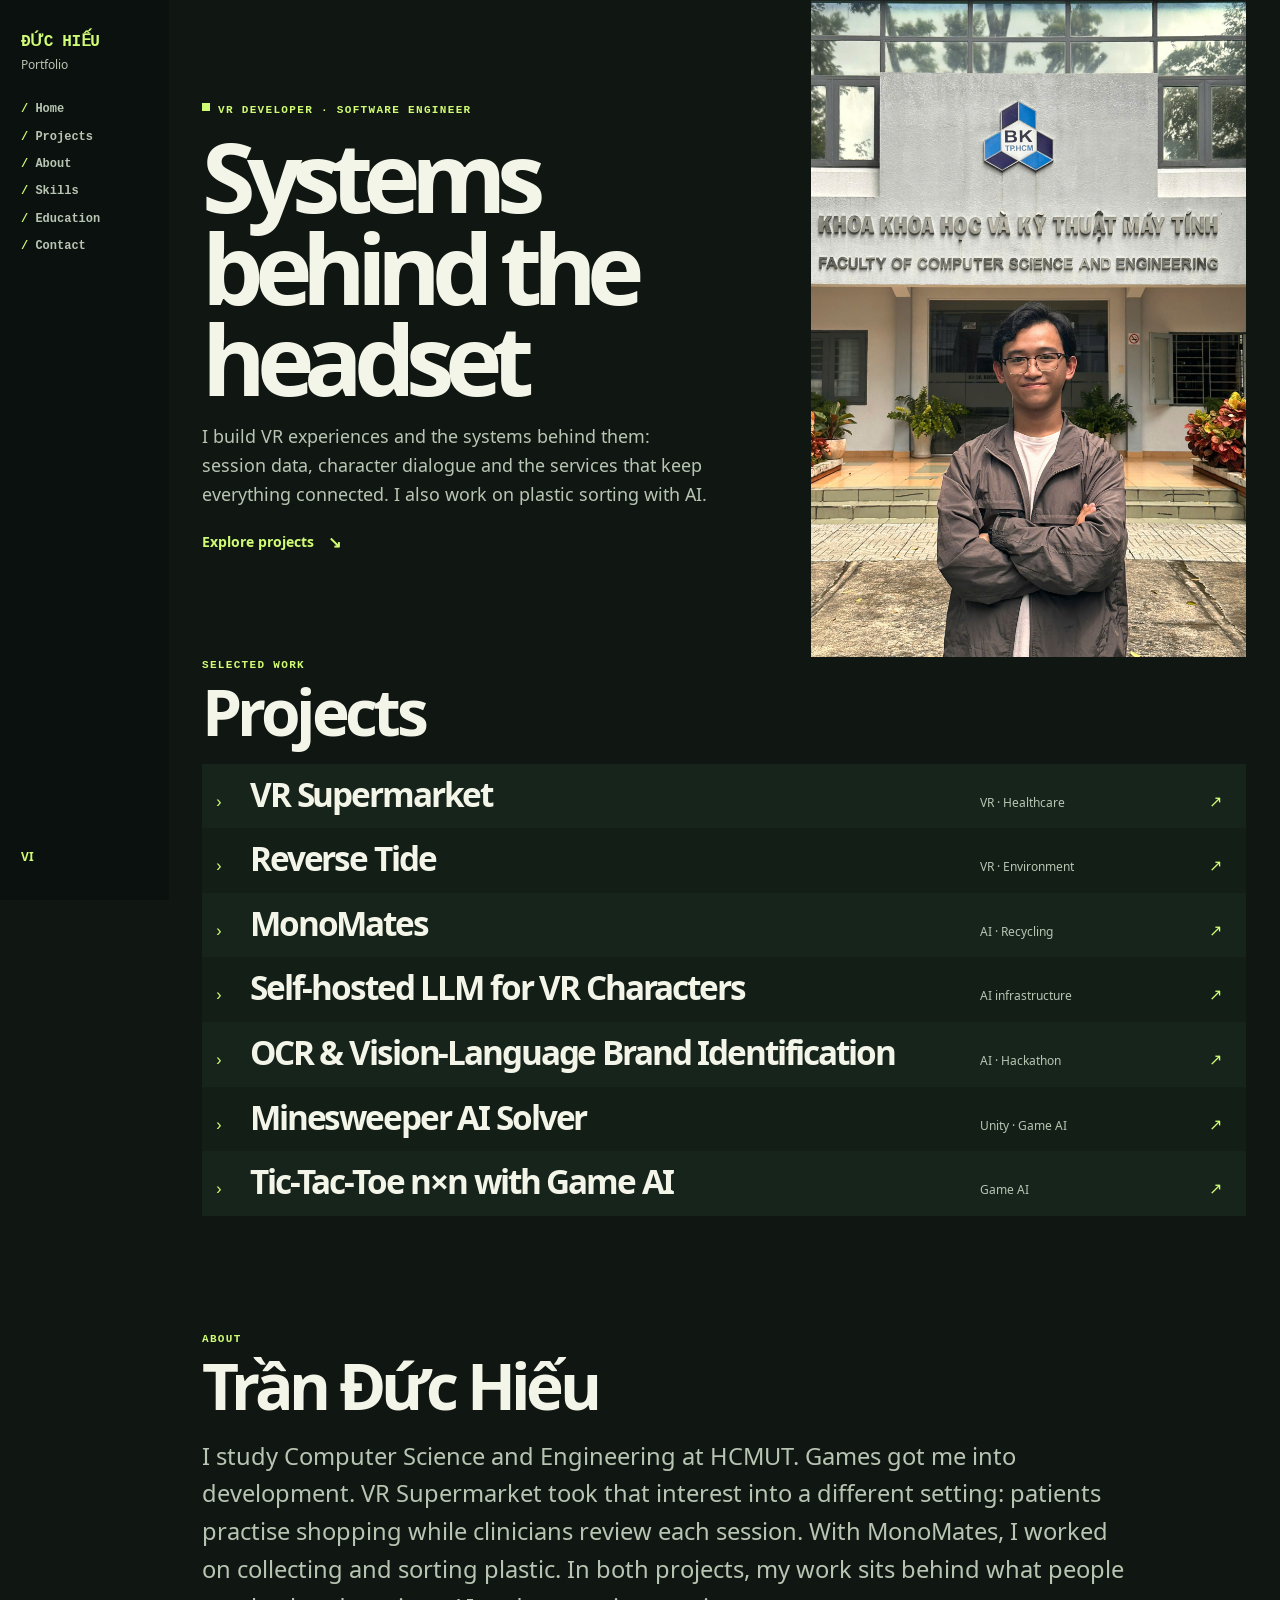
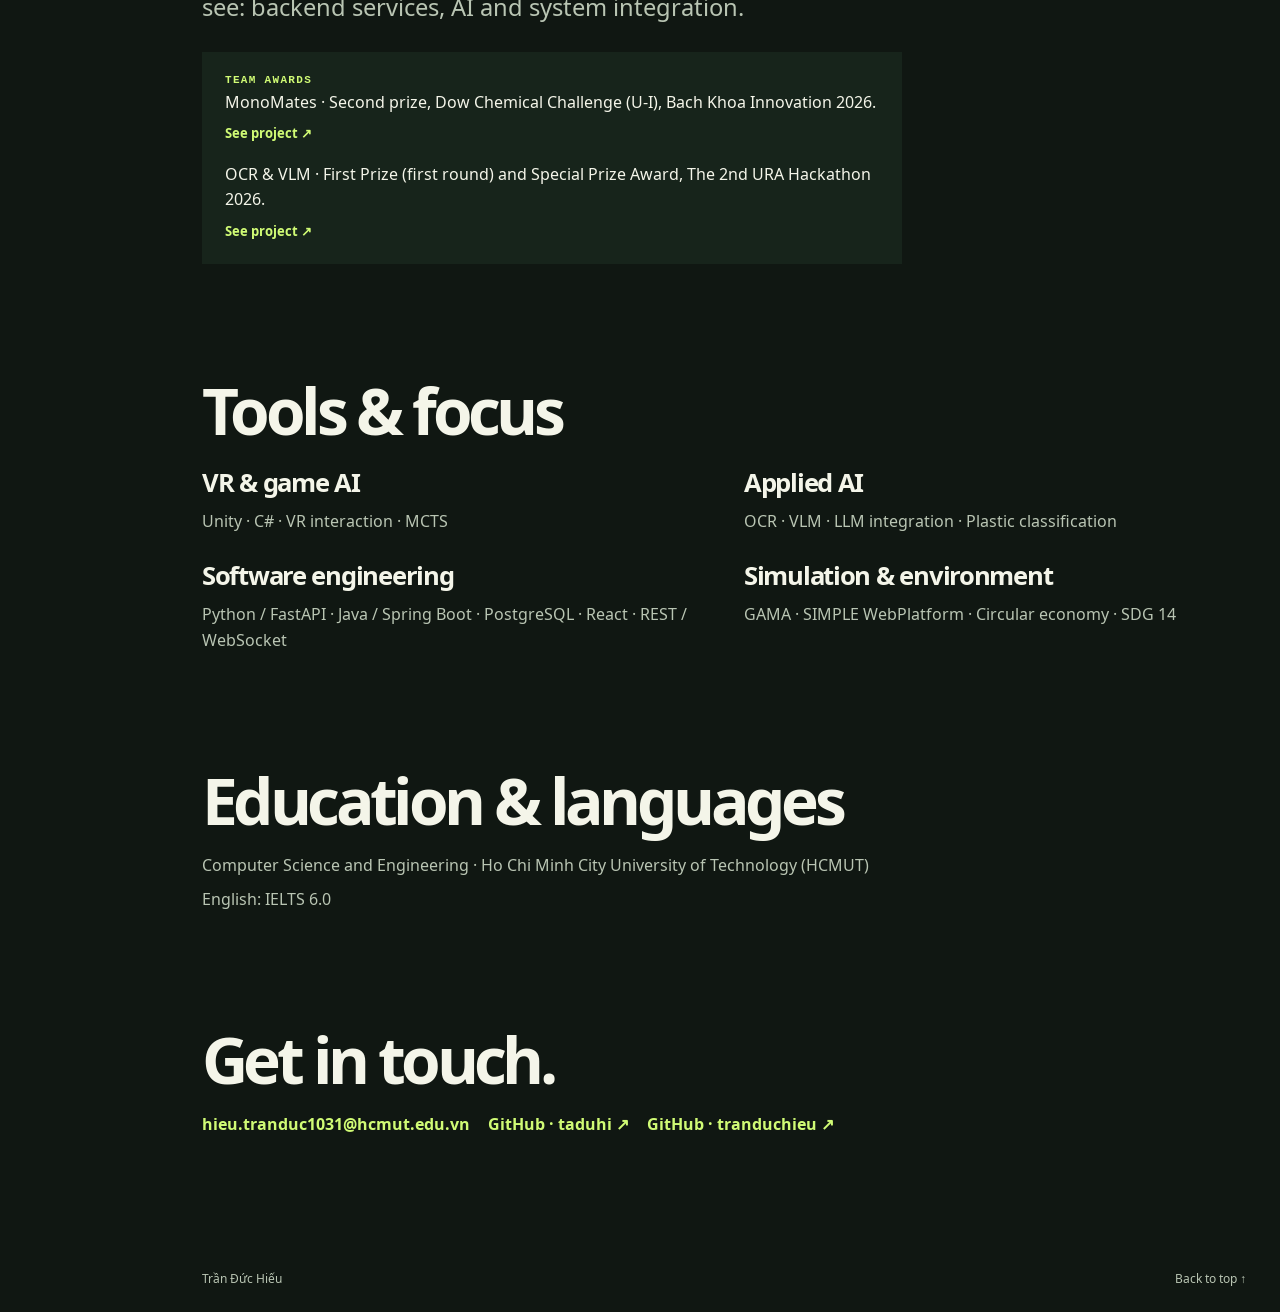
==== commit d905f93f: "Update VR portfolio projects and Harmony media" ====
--- a/duc-hieu/index.html
+++ b/duc-hieu/index.html
@@ -260,14 +260,20 @@
 </style><link rel="stylesheet" href="assets/css/portrait.css"></head>
 <body class="hieu"><a class="skip" href="#content"><span class="en" lang="en">Skip to content</span><span class="vi" lang="vi">Bỏ qua menu</span></a>
 <header class="site-top"><div class="identity"><a class="mark" href="#home">ĐỨC HIẾU</a><span><span class="en" lang="en">Portfolio</span><span class="vi" lang="vi">Hồ sơ</span></span></div><div class="top-actions"><button type="button" class="toggle-menu" aria-controls="site-nav" aria-expanded="false" data-menu>Menu</button><button data-language type="button" aria-label="Đổi sang tiếng Việt">VI</button></div><nav id="site-nav" aria-label="Portfolio"><a href="#home"><span class="en" lang="en">Home</span><span class="vi" lang="vi">Trang chủ</span></a><a href="#work"><span class="en" lang="en">Projects</span><span class="vi" lang="vi">Dự án</span></a><a href="#about"><span class="en" lang="en">About</span><span class="vi" lang="vi">Giới thiệu</span></a><a href="#skills"><span class="en" lang="en">Skills</span><span class="vi" lang="vi">Kỹ năng</span></a><a href="#education"><span class="en" lang="en">Education</span><span class="vi" lang="vi">Học vấn</span></a><a href="#contact"><span class="en" lang="en">Contact</span><span class="vi" lang="vi">Liên hệ</span></a></nav></header><main id="content"><section class="hero" id="home"><div class="hero-copy"><p class="kicker"><span class="signal" aria-hidden="true"></span><span class="en" lang="en">VR Developer · Software Engineer</span><span class="vi" lang="vi">Phát triển VR · Kỹ sư phần mềm</span></p><h1><span class="en" lang="en">Systems behind the headset</span><span class="vi" lang="vi">Hệ thống phía sau kính VR</span></h1><p class="hero-lead"><span class="en" lang="en">I build VR experiences and the systems behind them: session data, character dialogue and the services that keep everything connected. I also work on plastic sorting with AI.</span><span class="vi" lang="vi">Tôi làm VR và những phần chạy phía sau: dữ liệu phiên, hội thoại nhân vật, cách các hệ thống kết nối với nhau. Tôi cũng làm AI phân loại nhựa.</span></p><a class="cta" href="#work"><span class="en" lang="en">Explore projects</span><span class="vi" lang="vi">Xem dự án</span> <span aria-hidden="true">↘</span></a></div><div class="board portrait-board"><img class="hero-portrait" src="assets/img/portrait.jpg" alt="Portrait of Tran Duc Hieu at HCMUT" fetchpriority="high"></div></section>
-<section class="section work" id="work"><header><p class="kicker"><span class="en" lang="en">Selected work</span><span class="vi" lang="vi">Dự án chọn lọc</span></p><h2><span class="en" lang="en">Projects</span><span class="vi" lang="vi">Các dự án</span></h2></header><ul class="project-index"><li><a class="terminal-row" href="#project-vr-supermarket" data-project="vr-supermarket"><span class="prompt" aria-hidden="true">›</span><span class="project-name"><span class="en" lang="en">VR Supermarket</span><span class="vi" lang="vi">VR Supermarket</span></span><span class="project-area"><span class="en" lang="en">VR · Healthcare</span><span class="vi" lang="vi">VR · Y tế</span></span><span class="row-arrow" aria-hidden="true">↗</span></a></li><li><a class="terminal-row" href="#project-reverse-tide" data-project="reverse-tide"><span class="prompt" aria-hidden="true">›</span><span class="project-name"><span class="en" lang="en">Reverse Tide</span><span class="vi" lang="vi">Thế Giới Đảo Ngược</span></span><span class="project-area"><span class="en" lang="en">VR · Environment</span><span class="vi" lang="vi">VR · Môi trường</span></span><span class="row-arrow" aria-hidden="true">↗</span></a></li><li><a class="terminal-row" href="#project-monomates" data-project="monomates"><span class="prompt" aria-hidden="true">›</span><span class="project-name"><span class="en" lang="en">MonoMates</span><span class="vi" lang="vi">MonoMates</span></span><span class="project-area"><span class="en" lang="en">AI · Recycling</span><span class="vi" lang="vi">AI · Tái chế</span></span><span class="row-arrow" aria-hidden="true">↗</span></a></li><li><a class="terminal-row" href="#project-local-llm-for-vr" data-project="local-llm-for-vr"><span class="prompt" aria-hidden="true">›</span><span class="project-name"><span class="en" lang="en">Self-hosted LLM for VR Characters</span><span class="vi" lang="vi">LLM tự triển khai cho nhân vật VR</span></span><span class="project-area"><span class="en" lang="en">AI infrastructure</span><span class="vi" lang="vi">Hạ tầng AI</span></span><span class="row-arrow" aria-hidden="true">↗</span></a></li><li><a class="terminal-row" href="#project-ocr-brand-identification" data-project="ocr-brand-identification"><span class="prompt" aria-hidden="true">›</span><span class="project-name"><span class="en" lang="en">OCR &amp; Vision-Language Brand Identification</span><span class="vi" lang="vi">Nhận diện thương hiệu bằng OCR &amp; VLM</span></span><span class="project-area"><span class="en" lang="en">AI · Hackathon</span><span class="vi" lang="vi">AI · Hackathon</span></span><span class="row-arrow" aria-hidden="true">↗</span></a></li><li><a class="terminal-row" href="#project-tic-tac-toe-ai" data-project="tic-tac-toe-ai"><span class="prompt" aria-hidden="true">›</span><span class="project-name"><span class="en" lang="en">Tic-Tac-Toe n×n with Game AI</span><span class="vi" lang="vi">Cờ ca-rô n×n với AI</span></span><span class="project-area"><span class="en" lang="en">Game AI</span><span class="vi" lang="vi">AI trong trò chơi</span></span><span class="row-arrow" aria-hidden="true">↗</span></a></li></ul></section>
+<section class="section work" id="work"><header><p class="kicker"><span class="en" lang="en">Selected work</span><span class="vi" lang="vi">Dự án chọn lọc</span></p><h2><span class="en" lang="en">Projects</span><span class="vi" lang="vi">Các dự án</span></h2></header><ul class="project-index"><li><a class="terminal-row" href="#project-vr-supermarket" data-project="vr-supermarket"><span class="prompt" aria-hidden="true">›</span><span class="project-name"><span class="en" lang="en">VR Supermarket</span><span class="vi" lang="vi">VR Supermarket</span></span><span class="project-area"><span class="en" lang="en">VR · Healthcare</span><span class="vi" lang="vi">VR · Y tế</span></span><span class="row-arrow" aria-hidden="true">↗</span></a></li><li><a class="terminal-row" href="#project-reverse-tide" data-project="reverse-tide"><span class="prompt" aria-hidden="true">›</span><span class="project-name"><span class="en" lang="en">Reverse Tide</span><span class="vi" lang="vi">Thế Giới Đảo Ngược</span></span><span class="project-area"><span class="en" lang="en">VR · Environment</span><span class="vi" lang="vi">VR · Môi trường</span></span><span class="row-arrow" aria-hidden="true">↗</span></a></li><li><a class="terminal-row" href="#project-monomates" data-project="monomates"><span class="prompt" aria-hidden="true">›</span><span class="project-name"><span class="en" lang="en">MonoMates</span><span class="vi" lang="vi">MonoMates</span></span><span class="project-area"><span class="en" lang="en">AI · Recycling</span><span class="vi" lang="vi">AI · Tái chế</span></span><span class="row-arrow" aria-hidden="true">↗</span></a></li><li><a class="terminal-row" href="#project-local-llm-for-vr" data-project="local-llm-for-vr"><span class="prompt" aria-hidden="true">›</span><span class="project-name"><span class="en" lang="en">Self-hosted LLM for VR Characters</span><span class="vi" lang="vi">LLM tự triển khai cho nhân vật VR</span></span><span class="project-area"><span class="en" lang="en">AI infrastructure</span><span class="vi" lang="vi">Hạ tầng AI</span></span><span class="row-arrow" aria-hidden="true">↗</span></a></li><li><a class="terminal-row" href="#project-ocr-brand-identification" data-project="ocr-brand-identification"><span class="prompt" aria-hidden="true">›</span><span class="project-name"><span class="en" lang="en">OCR &amp; Vision-Language Brand Identification</span><span class="vi" lang="vi">Nhận diện thương hiệu bằng OCR &amp; VLM</span></span><span class="project-area"><span class="en" lang="en">AI · Hackathon</span><span class="vi" lang="vi">AI · Hackathon</span></span><span class="row-arrow" aria-hidden="true">↗</span></a></li><li><a class="terminal-row" href="#project-minesweeper" data-project="minesweeper"><span class="prompt" aria-hidden="true">›</span><span class="project-name"><span class="en" lang="en">Minesweeper AI Solver</span><span class="vi" lang="vi">Bộ giải AI cho Dò mìn</span></span><span class="project-area"><span class="en" lang="en">Unity · Game AI</span><span class="vi" lang="vi">Unity · AI trò chơi</span></span><span class="row-arrow" aria-hidden="true">↗</span></a></li><li><a class="terminal-row" href="#project-tic-tac-toe-ai" data-project="tic-tac-toe-ai"><span class="prompt" aria-hidden="true">›</span><span class="project-name"><span class="en" lang="en">Tic-Tac-Toe n×n with Game AI</span><span class="vi" lang="vi">Cờ ca-rô n×n với AI</span></span><span class="project-area"><span class="en" lang="en">Game AI</span><span class="vi" lang="vi">AI trong trò chơi</span></span><span class="row-arrow" aria-hidden="true">↗</span></a></li></ul></section>
 <section class="section about" id="about"><p class="kicker"><span class="en" lang="en">About</span><span class="vi" lang="vi">Giới thiệu</span></p><h2>Trần Đức Hiếu</h2><p class="intro"><span class="en" lang="en">I study Computer Science and Engineering at HCMUT. Games got me into development. VR Supermarket took that interest into a different setting: patients practise shopping while clinicians review each session. With MonoMates, I worked on collecting and sorting plastic. In both projects, my work sits behind what people see: backend services, AI and system integration.</span><span class="vi" lang="vi">Tôi học Khoa học và Kỹ thuật Máy tính tại Bách khoa TP.HCM. Tôi đến với lập trình từ game. Với VR Supermarket, tôi làm một siêu thị ảo để bệnh nhân tập mua sắm và bác sĩ xem lại từng phiên. Với MonoMates, tôi cùng nhóm làm hệ thống thu gom, phân loại nhựa. Ở cả hai dự án, phần việc của tôi nằm phía sau những gì người dùng nhìn thấy: backend, AI và tích hợp hệ thống.</span></p><div class="story-mark"><p class="kicker"><span class="en" lang="en">Team awards</span><span class="vi" lang="vi">Giải thưởng của nhóm</span></p><p><span class="en" lang="en">MonoMates · Second prize, Dow Chemical Challenge (U-I), Bach Khoa Innovation 2026.</span><span class="vi" lang="vi">MonoMates · Giải nhì Dow Chemical Challenge (U-I), Bach Khoa Innovation 2026.</span></p><a href="#project-monomates" data-project="monomates"><span class="en" lang="en">See project</span><span class="vi" lang="vi">Xem dự án</span> ↗</a><p style="margin-top:16px"><span class="en" lang="en">OCR &amp; VLM · First Prize (first round) and Special Prize Award, The 2nd URA Hackathon 2026.</span><span class="vi" lang="vi">OCR &amp; VLM · Giải Nhất vòng đầu và giải đặc biệt (Special Prize Award), The 2nd URA Hackathon 2026.</span></p><a href="#project-ocr-brand-identification" data-project="ocr-brand-identification"><span class="en" lang="en">See project</span><span class="vi" lang="vi">Xem dự án</span> ↗</a></div></section>
 <section class="section skills" id="skills"><h2><span class="en" lang="en">Tools &amp; focus</span><span class="vi" lang="vi">Công cụ &amp; chuyên môn</span></h2><div class="skill-list"><div class="skill-entry"><h3><span class="en" lang="en">VR &amp; game AI</span><span class="vi" lang="vi">VR &amp; AI trò chơi</span></h3><p>Unity · C# · VR interaction · MCTS</p></div><div class="skill-entry"><h3><span class="en" lang="en">Applied AI</span><span class="vi" lang="vi">AI ứng dụng</span></h3><p>OCR · VLM · LLM integration · Plastic classification</p></div><div class="skill-entry"><h3><span class="en" lang="en">Software engineering</span><span class="vi" lang="vi">Kỹ thuật phần mềm</span></h3><p>Python / FastAPI · Java / Spring Boot · PostgreSQL · React · REST / WebSocket</p></div><div class="skill-entry"><h3><span class="en" lang="en">Simulation &amp; environment</span><span class="vi" lang="vi">Mô phỏng &amp; môi trường</span></h3><p>GAMA · SIMPLE WebPlatform · Circular economy · SDG 14</p></div></div></section>
 <section class="section education" id="education"><h2><span class="en" lang="en">Education &amp; languages</span><span class="vi" lang="vi">Học vấn &amp; ngoại ngữ</span></h2><ul><li><span class="en" lang="en">Computer Science and Engineering · Ho Chi Minh City University of Technology (HCMUT)</span><span class="vi" lang="vi">Khoa học và Kỹ thuật Máy tính · Trường Đại học Bách khoa, ĐHQG-HCM</span></li><li><span class="en" lang="en">English: IELTS 6.0</span><span class="vi" lang="vi">Tiếng Anh: IELTS 6.0</span></li></ul></section>
 <section class="section contact" id="contact"><h2><span class="en" lang="en">Get in touch.</span><span class="vi" lang="vi">Liên hệ.</span></h2><div><a href="mailto:hieu.tranduc1031@hcmut.edu.vn">hieu.tranduc1031@hcmut.edu.vn</a><a href="https://github.com/taduhi">GitHub · taduhi ↗</a><a href="https://github.com/tranduchieu">GitHub · tranduchieu ↗</a></div></section>
 </main><footer><span>Trần Đức Hiếu</span><a href="#home"><span class="en" lang="en">Back to top</span><span class="vi" lang="vi">Về đầu trang</span> ↑</a></footer>
 <dialog id="project-dialog" aria-labelledby="detail-heading"><header class="dialog-top"><span>Trần Đức Hiếu</span><button type="button" data-close><span class="en" lang="en">Close project</span><span class="vi" lang="vi">Đóng dự án</span> ×</button></header><div id="project-content"></div></dialog>
-<template id="detail-vr-supermarket"><article class="detail"><header class="detail-title"><p class="kicker"><span class="en" lang="en">VR · Healthcare</span><span class="vi" lang="vi">VR · Y tế</span></p><h2 id="detail-heading" tabindex="-1"><span class="en" lang="en">VR Supermarket</span><span class="vi" lang="vi">VR Supermarket</span></h2><p><span class="en" lang="en">Patients shop in a virtual supermarket. After each session, clinicians can review what they did.</span><span class="vi" lang="vi">Bệnh nhân tập mua sắm trong siêu thị ảo. Sau mỗi phiên, bác sĩ có thể xem lại quá trình thực hiện.</span></p></header><dl class="fields"><div class="field"><dt><span class="en" lang="en">My role</span><span class="vi" lang="vi">Vai trò của tôi</span></dt><dd><span class="en" lang="en">Software &amp; AI Developer</span><span class="vi" lang="vi">Phát triển phần mềm &amp; AI</span></dd></div><div class="field"><dt><span class="en" lang="en">Timeline / milestone</span><span class="vi" lang="vi">Thời gian / cột mốc</span></dt><dd><span class="en" lang="en">2026</span><span class="vi" lang="vi">2026</span></dd></div><div class="field"><dt><span class="en" lang="en">My contribution</span><span class="vi" lang="vi">Phần việc của tôi</span></dt><dd><span class="en" lang="en">I built the server that connects the VR app with AI services and the clinician portal. I also worked on session management and the patient context used in in-game conversations.</span><span class="vi" lang="vi">Tôi xây server nối ứng dụng VR với dịch vụ AI và cổng web cho bác sĩ. Phần việc còn có quản lý phiên và đưa ngữ cảnh bệnh nhân vào hội thoại trong game.</span></dd></div><div class="field"><dt><span class="en" lang="en">Result / status</span><span class="vi" lang="vi">Kết quả / trạng thái</span></dt><dd><span class="en" lang="en">The team tested the VR shopping task with patients and collected their feedback. Clinicians could record and review each session.</span><span class="vi" lang="vi">Nhóm đã thử tác vụ mua sắm VR với bệnh nhân và ghi nhận phản hồi. Bác sĩ có thể lưu và xem lại từng phiên.</span></dd></div><div class="field"><dt><span class="en" lang="en">Tools</span><span class="vi" lang="vi">Công cụ</span></dt><dd><span class="en" lang="en">Unity VR client · FastAPI · PostgreSQL · React</span><span class="vi" lang="vi">Unity VR client · FastAPI · PostgreSQL · React</span></dd></div></dl><section class="related"><h3><span class="en" lang="en">Related links</span><span class="vi" lang="vi">Liên kết liên quan</span></h3><p><span class="en" lang="en">Source code is kept in a private repository.</span><span class="vi" lang="vi">Mã nguồn được lưu trong kho riêng tư.</span></p></section><section class="gallery"><h3><span class="en" lang="en">Project images</span><span class="vi" lang="vi">Hình ảnh dự án</span></h3><div class="gallery-grid"><figure><div class="photo-stage"><img data-img="./media/vr-supermarket/cover.jpg" alt="The VR Supermarket development team" decoding="async" hidden><div class="photo-empty"><span aria-hidden="true">＋</span><code>cover.jpg</code></div></div><figcaption><span class="en" lang="en">The VR Supermarket development team</span><span class="vi" lang="vi">Nhóm phát triển dự án VR Supermarket</span></figcaption></figure><figure><div class="photo-stage has-image"><video controls preload="metadata" playsinline poster="./media/vr-supermarket/trial-poster.jpg"><source src="./media/vr-supermarket/trial.mp4" type="video/mp4"></video></div><figcaption><span class="en" lang="en">Real-world trial with patients, with their feedback collected</span><span class="vi" lang="vi">Thử nghiệm thực tế với bệnh nhân và thu thập phản hồi</span></figcaption></figure><figure><div class="photo-stage"><img data-img="./media/vr-supermarket/portal.jpg" alt="Clinician portal overview (demo data)" decoding="async" hidden><div class="photo-empty"><span aria-hidden="true">＋</span><code>portal.jpg</code></div></div><figcaption><span class="en" lang="en">Clinician portal overview (demo data)</span><span class="vi" lang="vi">Tổng quan cổng bác sĩ (dữ liệu demo)</span></figcaption></figure><figure><div class="photo-stage"><img data-img="./media/vr-supermarket/process.jpg" alt="Therapy session management (demo data)" decoding="async" hidden><div class="photo-empty"><span aria-hidden="true">＋</span><code>process.jpg</code></div></div><figcaption><span class="en" lang="en">Therapy session management (demo data)</span><span class="vi" lang="vi">Quản lý phiên trị liệu (dữ liệu demo)</span></figcaption></figure><figure><div class="photo-stage"><img data-img="./media/vr-supermarket/result.jpg" alt="AI dialogue log per patient (demo data)" decoding="async" hidden><div class="photo-empty"><span aria-hidden="true">＋</span><code>result.jpg</code></div></div><figcaption><span class="en" lang="en">AI dialogue log per patient (demo data)</span><span class="vi" lang="vi">Nhật ký hội thoại AI theo bệnh nhân (dữ liệu demo)</span></figcaption></figure></div></section></article></template><template id="detail-reverse-tide"><article class="detail"><header class="detail-title"><p class="kicker"><span class="en" lang="en">VR · Environment</span><span class="vi" lang="vi">VR · Môi trường</span></p><h2 id="detail-heading" tabindex="-1"><span class="en" lang="en">Reverse Tide</span><span class="vi" lang="vi">Thế Giới Đảo Ngược</span></h2><p><span class="en" lang="en">In this VR game concept, players investigate environmental damage in a Vietnamese coastal town. They follow the clues back to a past decision, then get a chance to change it.</span><span class="vi" lang="vi">Trong ý tưởng game VR này, người chơi điều tra một sự cố môi trường ở thị trấn ven biển Việt Nam. Họ lần theo manh mối về một quyết định trong quá khứ, rồi có cơ hội thay đổi nó.</span></p></header><dl class="fields"><div class="field"><dt><span class="en" lang="en">My role</span><span class="vi" lang="vi">Vai trò của tôi</span></dt><dd><span class="en" lang="en">VR Developer &amp; Systems Engineer</span><span class="vi" lang="vi">Phát triển VR &amp; tích hợp hệ thống</span></dd></div><div class="field"><dt><span class="en" lang="en">Timeline / milestone</span><span class="vi" lang="vi">Thời gian / cột mốc</span></dt><dd><span class="en" lang="en">SIMPLE VR Contest (ASEAN), 2026</span><span class="vi" lang="vi">SIMPLE VR Contest (ASEAN), 2026</span></dd></div><div class="field"><dt><span class="en" lang="en">My contribution</span><span class="vi" lang="vi">Phần việc của tôi</span></dt><dd><span class="en" lang="en">In the proposal, I took on evidence interactions and comfortable movement in Unity. The plan also covered connecting Unity to GAMA through SIMPLE WebPlatform and recording player choices for evaluation.</span><span class="vi" lang="vi">Trong đề xuất, tôi phụ trách tương tác với vật chứng và cách di chuyển trong Unity. Kế hoạch còn có kết nối Unity với GAMA qua SIMPLE WebPlatform và ghi lại lựa chọn của người chơi để đánh giá.</span></dd></div><div class="field"><dt><span class="en" lang="en">Result / status</span><span class="vi" lang="vi">Kết quả / trạng thái</span></dt><dd><span class="en" lang="en">This remains a contest concept for Meta Quest 3. The proposed simulation would show how an earlier choice changes later conditions. It focuses on SDG 14.1 and also relates to SDG 12.5 and 6.3.</span><span class="vi" lang="vi">Dự án hiện ở mức ý tưởng dự thi cho Meta Quest 3. Phần mô phỏng dự kiến cho thấy một lựa chọn trong quá khứ thay đổi tình trạng về sau ra sao. Trọng tâm là SDG 14.1, có liên quan đến SDG 12.5 và 6.3.</span></dd></div><div class="field"><dt><span class="en" lang="en">Tools</span><span class="vi" lang="vi">Công cụ</span></dt><dd><span class="en" lang="en">Unity · GAMA · SIMPLE WebPlatform</span><span class="vi" lang="vi">Unity · GAMA · SIMPLE WebPlatform</span></dd></div></dl><section class="related"><h3><span class="en" lang="en">Related links</span><span class="vi" lang="vi">Liên kết liên quan</span></h3><p><span class="en" lang="en">Contest concept, no public link yet.</span><span class="vi" lang="vi">Ý tưởng dự thi, chưa có liên kết công khai.</span></p></section><section class="gallery"><h3><span class="en" lang="en">Project images</span><span class="vi" lang="vi">Hình ảnh dự án</span></h3><div class="gallery-grid"><figure><div class="photo-stage"><img data-img="./media/reverse-tide/cover.jpg" alt="Fishing boats at Mui Ne harbour, Vietnam. Illustrative photo." decoding="async" hidden><div class="photo-empty"><span aria-hidden="true">＋</span><code>cover.jpg</code></div></div><figcaption><span class="en" lang="en">Fishing boats at Mui Ne harbour, Vietnam. Illustrative photo.</span><span class="vi" lang="vi">Tàu cá ở cảng Mũi Né, Việt Nam. Ảnh minh họa.</span> <a href="https://commons.wikimedia.org/wiki/File:Vietnam,_Fishing_boats_in_Mui_Ne_harbor.jpg" rel="noopener" target="_blank">Vyacheslav Argenberg · CC BY 4.0</a></figcaption></figure><figure><div class="photo-stage"><img data-img="./media/reverse-tide/process.jpg" alt="Meta Quest 3, the headset targeted by the contest concept. Illustrative photo." decoding="async" hidden><div class="photo-empty"><span aria-hidden="true">＋</span><code>process.jpg</code></div></div><figcaption><span class="en" lang="en">Meta Quest 3, the headset targeted by the contest concept. Illustrative photo.</span><span class="vi" lang="vi">Meta Quest 3, kính mà ý tưởng dự thi hướng tới. Ảnh minh họa.</span> <a href="https://commons.wikimedia.org/wiki/File:Meta_Quest_3_front_View.jpg" rel="noopener" target="_blank">Roy.wonder.cohen · CC BY-SA 4.0</a></figcaption></figure><figure><div class="photo-stage"><img data-img="./media/reverse-tide/result.jpg" alt="Plastic debris washed up on a beach, the kind of damage the story investigates. Illustrative photo." decoding="async" hidden><div class="photo-empty"><span aria-hidden="true">＋</span><code>result.jpg</code></div></div><figcaption><span class="en" lang="en">Plastic debris washed up on a beach, the kind of damage the story investigates. Illustrative photo.</span><span class="vi" lang="vi">Rác nhựa dạt vào bãi biển, kiểu hệ quả mà câu chuyện điều tra. Ảnh minh họa.</span> <a href="https://commons.wikimedia.org/wiki/File:Plastic_pollution_north_of_Guihou_Fishing_Harbour.jpg" rel="noopener" target="_blank">Johan Jönsson (Julle) · CC BY-SA 4.0</a></figcaption></figure></div></section></article></template><template id="detail-monomates"><article class="detail"><header class="detail-title"><p class="kicker"><span class="en" lang="en">AI · Recycling</span><span class="vi" lang="vi">AI · Tái chế</span></p><h2 id="detail-heading" tabindex="-1"><span class="en" lang="en">MonoMates</span><span class="vi" lang="vi">MonoMates</span></h2><p><span class="en" lang="en">MonoMates starts at the collection bin: it checks for an item before giving a reward. A low-cost conveyor then uses spectral sensing and machine learning to tell plastic types apart.</span><span class="vi" lang="vi">MonoMates bắt đầu từ thùng thu gom: thùng kiểm tra có vật phẩm rồi mới trao thưởng. Sau đó, băng chuyền dùng cảm biến phổ và học máy để phân biệt các loại nhựa.</span></p></header><dl class="fields"><div class="field"><dt><span class="en" lang="en">My role</span><span class="vi" lang="vi">Vai trò của tôi</span></dt><dd><span class="en" lang="en">AI &amp; ML Engineer</span><span class="vi" lang="vi">Phát triển AI &amp; học máy</span></dd></div><div class="field"><dt><span class="en" lang="en">Timeline / milestone</span><span class="vi" lang="vi">Thời gian / cột mốc</span></dt><dd><span class="en" lang="en">Bach Khoa Innovation 2026 · Grand Final on 12 September 2026</span><span class="vi" lang="vi">Bach Khoa Innovation 2026 · Chung kết ngày 12/9/2026</span></dd></div><div class="field"><dt><span class="en" lang="en">My contribution</span><span class="vi" lang="vi">Phần việc của tôi</span></dt><dd><span class="en" lang="en">I worked with Nguyễn Hoàng Lịch on the system architecture, the plastic classification model and the web platform.</span><span class="vi" lang="vi">Tôi cùng Nguyễn Hoàng Lịch làm kiến trúc hệ thống, mô hình phân loại nhựa và nền tảng web.</span></dd></div><div class="field"><dt><span class="en" lang="en">Result / status</span><span class="vi" lang="vi">Kết quả / trạng thái</span></dt><dd><span class="en" lang="en">Second prize at Bach Khoa Innovation 2026, Dow Chemical Challenge (U-I), under the Design for Circularity theme.</span><span class="vi" lang="vi">Giải nhì Bach Khoa Innovation 2026, Dow Chemical Challenge (U-I), chủ đề Design for Circularity.</span></dd></div><div class="field"><dt><span class="en" lang="en">Tools</span><span class="vi" lang="vi">Công cụ</span></dt><dd><span class="en" lang="en">AS7265x spectral sensor · Machine learning · Spring Boot · PostgreSQL · JavaScript</span><span class="vi" lang="vi">AS7265x spectral sensor · Machine learning · Spring Boot · PostgreSQL · JavaScript</span></dd></div></dl><section class="related"><h3><span class="en" lang="en">Related links</span><span class="vi" lang="vi">Liên kết liên quan</span></h3><a href="https://github.com/taduhi/BKI_Monomates_Web"><span class="en" lang="en">GitHub</span><span class="vi" lang="vi">GitHub</span> <span aria-hidden="true">↗</span></a><a href="https://ura.hcmut.edu.vn/tintuc/three-months-a-lab-full-of-plastic-and-one-working-idea"><span class="en" lang="en">Project article</span><span class="vi" lang="vi">Bài viết dự án</span> <span aria-hidden="true">↗</span></a></section><section class="gallery"><h3><span class="en" lang="en">Project images</span><span class="vi" lang="vi">Hình ảnh dự án</span></h3><div class="gallery-grid"><figure><div class="photo-stage"><img data-img="./media/monomates/cover.jpg" alt="MonoMates web app: finding nearby smart bins (demo data)" decoding="async" hidden><div class="photo-empty"><span aria-hidden="true">＋</span><code>cover.jpg</code></div></div><figcaption><span class="en" lang="en">MonoMates web app: finding nearby smart bins (demo data)</span><span class="vi" lang="vi">Ứng dụng web MonoMates: tìm thùng thông minh gần bạn (dữ liệu demo)</span></figcaption></figure><figure><div class="photo-stage"><img data-img="./media/monomates/process.jpg" alt="Prototype bin and sorting conveyor at the Bach Khoa Innovation 2026 exhibition" decoding="async" hidden><div class="photo-empty"><span aria-hidden="true">＋</span><code>process.jpg</code></div></div><figcaption><span class="en" lang="en">Prototype bin and sorting conveyor at the Bach Khoa Innovation 2026 exhibition</span><span class="vi" lang="vi">Thùng và băng chuyền phân loại mẫu tại triển lãm Bach Khoa Innovation 2026</span> <a href="https://ura.hcmut.edu.vn/tintuc/three-months-a-lab-full-of-plastic-and-one-working-idea" rel="noopener" target="_blank">URA Research Group blog</a></figcaption></figure><figure><div class="photo-stage"><img data-img="./media/monomates/result.jpg" alt="Second prize, Dow Chemical Challenge (U-I), Bach Khoa Innovation 2026" decoding="async" hidden><div class="photo-empty"><span aria-hidden="true">＋</span><code>result.jpg</code></div></div><figcaption><span class="en" lang="en">Second prize, Dow Chemical Challenge (U-I), Bach Khoa Innovation 2026</span><span class="vi" lang="vi">Giải nhì Dow Chemical Challenge (U-I), Bach Khoa Innovation 2026</span></figcaption></figure></div></section></article></template><template id="detail-local-llm-for-vr"><article class="detail"><header class="detail-title"><p class="kicker"><span class="en" lang="en">AI infrastructure</span><span class="vi" lang="vi">Hạ tầng AI</span></p><h2 id="detail-heading" tabindex="-1"><span class="en" lang="en">Self-hosted LLM for VR Characters</span><span class="vi" lang="vi">LLM tự triển khai cho nhân vật VR</span></h2><p><span class="en" lang="en">I ran a language model on a local server so VR characters could respond through it.</span><span class="vi" lang="vi">Tôi chạy mô hình ngôn ngữ trên máy chủ riêng để nhân vật VR có thể đối thoại qua hệ thống đó.</span></p></header><dl class="fields"><div class="field"><dt><span class="en" lang="en">My role</span><span class="vi" lang="vi">Vai trò của tôi</span></dt><dd><span class="en" lang="en">Developer</span><span class="vi" lang="vi">Phát triển hệ thống</span></dd></div><div class="field"><dt><span class="en" lang="en">Timeline / milestone</span><span class="vi" lang="vi">Thời gian / cột mốc</span></dt><dd><span class="en" lang="en">2026</span><span class="vi" lang="vi">2026</span></dd></div><div class="field"><dt><span class="en" lang="en">My contribution</span><span class="vi" lang="vi">Phần việc của tôi</span></dt><dd><span class="en" lang="en">I deployed Qwen3 with Ollama, made an endpoint compatible with Gemini-style requests and wrote a tool to measure response time.</span><span class="vi" lang="vi">Tôi triển khai Qwen3 bằng Ollama, tạo endpoint nhận yêu cầu theo kiểu Gemini và viết công cụ đo thời gian phản hồi.</span></dd></div><div class="field"><dt><span class="en" lang="en">Result / status</span><span class="vi" lang="vi">Kết quả / trạng thái</span></dt><dd><span class="en" lang="en">The VR app can use the local model by pointing to a different endpoint.</span><span class="vi" lang="vi">Ứng dụng VR có thể dùng mô hình nội bộ chỉ bằng cách đổi địa chỉ endpoint.</span></dd></div><div class="field"><dt><span class="en" lang="en">Tools</span><span class="vi" lang="vi">Công cụ</span></dt><dd><span class="en" lang="en">Qwen3 8B · Ollama · Gemini-style API · Cloudflare Tunnel</span><span class="vi" lang="vi">Qwen3 8B · Ollama · API kiểu Gemini · Cloudflare Tunnel</span></dd></div></dl><section class="related"><h3><span class="en" lang="en">Related links</span><span class="vi" lang="vi">Liên kết liên quan</span></h3><a href="https://github.com/taduhi/MLLM_HOST_CALL_API_test"><span class="en" lang="en">GitHub</span><span class="vi" lang="vi">GitHub</span> <span aria-hidden="true">↗</span></a></section><section class="gallery"><h3><span class="en" lang="en">Project images</span><span class="vi" lang="vi">Hình ảnh dự án</span></h3><div class="gallery-grid"><figure><div class="photo-stage"><img data-img="./media/local-llm-for-vr/cover.jpg" alt="Example NPC dialogue: request and response through the local endpoint" decoding="async" hidden><div class="photo-empty"><span aria-hidden="true">＋</span><code>cover.jpg</code></div></div><figcaption><span class="en" lang="en">Example NPC dialogue: request and response through the local endpoint</span><span class="vi" lang="vi">Ví dụ hội thoại NPC: yêu cầu và phản hồi qua endpoint nội bộ</span></figcaption></figure><figure><div class="photo-stage"><img data-img="./media/local-llm-for-vr/process.jpg" alt="Request and response handling in the test tool (ui.py)" decoding="async" hidden><div class="photo-empty"><span aria-hidden="true">＋</span><code>process.jpg</code></div></div><figcaption><span class="en" lang="en">Request and response handling in the test tool (ui.py)</span><span class="vi" lang="vi">Xử lý yêu cầu và phản hồi trong công cụ kiểm thử (ui.py)</span></figcaption></figure><figure><div class="photo-stage"><img data-img="./media/local-llm-for-vr/result.jpg" alt="Architecture: VR client, public endpoint, Qwen host and response-time tester" decoding="async" hidden><div class="photo-empty"><span aria-hidden="true">＋</span><code>result.jpg</code></div></div><figcaption><span class="en" lang="en">Architecture: VR client, public endpoint, Qwen host and response-time tester</span><span class="vi" lang="vi">Kiến trúc: ứng dụng VR, endpoint công khai, máy chủ Qwen và công cụ đo thời gian phản hồi</span></figcaption></figure></div></section></article></template><template id="detail-ocr-brand-identification"><article class="detail"><header class="detail-title"><p class="kicker"><span class="en" lang="en">AI · Hackathon</span><span class="vi" lang="vi">AI · Hackathon</span></p><h2 id="detail-heading" tabindex="-1"><span class="en" lang="en">OCR &amp; Vision-Language Brand Identification</span><span class="vi" lang="vi">Nhận diện thương hiệu bằng OCR &amp; VLM</span></h2><p><span class="en" lang="en">This project reads brand and product names in Vietnamese and English from social media and commercial images. It combines OCR with a vision-language model.</span><span class="vi" lang="vi">Dự án đọc tên thương hiệu, sản phẩm bằng tiếng Việt và tiếng Anh trên ảnh mạng xã hội, ảnh thương mại. Nhóm kết hợp OCR với mô hình thị giác–ngôn ngữ.</span></p></header><dl class="fields"><div class="field"><dt><span class="en" lang="en">My role</span><span class="vi" lang="vi">Vai trò của tôi</span></dt><dd><span class="en" lang="en">AI Engineer · URA Hackathon</span><span class="vi" lang="vi">Phát triển AI · URA Hackathon</span></dd></div><div class="field"><dt><span class="en" lang="en">Timeline / milestone</span><span class="vi" lang="vi">Thời gian / cột mốc</span></dt><dd><span class="en" lang="en">The 2nd URA Hackathon · team TANAHI</span><span class="vi" lang="vi">The 2nd URA Hackathon · nhóm TANAHI</span></dd></div><div class="field"><dt><span class="en" lang="en">My contribution</span><span class="vi" lang="vi">Phần việc của tôi</span></dt><dd><span class="en" lang="en">I connected external OCR to Qwen2.5-VL-3B, fine-tuned with LoRA, and helped test the system on 582 images.</span><span class="vi" lang="vi">Tôi nối OCR bên ngoài với Qwen2.5-VL-3B được tinh chỉnh bằng LoRA, rồi cùng nhóm đánh giá hệ thống trên 582 ảnh.</span></dd></div><div class="field"><dt><span class="en" lang="en">Result / status</span><span class="vi" lang="vi">Kết quả / trạng thái</span></dt><dd><span class="en" lang="en">The team won First Prize in the opening round of The 2nd URA Hackathon 2026 and advanced to the next stage. We also received a Special Prize Award for visual product intelligence. The work later became a paper submitted to FJCAI 2027.</span><span class="vi" lang="vi">Nhóm đoạt giải Nhất vòng đầu The 2nd URA Hackathon 2026 và vào vòng tiếp theo. Nhóm còn nhận giải đặc biệt (Special Prize Award) về hiểu thông tin sản phẩm qua hình ảnh. Sau cuộc thi, công trình được phát triển thành bài báo nộp FJCAI 2027.</span></dd></div><div class="field"><dt><span class="en" lang="en">Tools</span><span class="vi" lang="vi">Công cụ</span></dt><dd><span class="en" lang="en">PaddleOCR · VietOCR · Qwen2.5-VL-3B · LoRA</span><span class="vi" lang="vi">PaddleOCR · VietOCR · Qwen2.5-VL-3B · LoRA</span></dd></div></dl><section class="related"><h3><span class="en" lang="en">Related links</span><span class="vi" lang="vi">Liên kết liên quan</span></h3><a href="https://github.com/tranduchieu/ocr-vlm-vietnamese-english-brand-identification"><span class="en" lang="en">GitHub</span><span class="vi" lang="vi">GitHub</span> <span aria-hidden="true">↗</span></a><a href="https://doi.org/10.5281/zenodo.24212709"><span class="en" lang="en">Dataset (Zenodo)</span><span class="vi" lang="vi">Bộ dữ liệu (Zenodo)</span> <span aria-hidden="true">↗</span></a><a href="https://ura.hcmut.edu.vn/the-2nd-ura-hackathon-2026-ocr-leaderboards-and-one-very-long-afternoon"><span class="en" lang="en">Hackathon article</span><span class="vi" lang="vi">Bài viết về hackathon</span> <span aria-hidden="true">↗</span></a></section><section class="gallery"><h3><span class="en" lang="en">Project images</span><span class="vi" lang="vi">Hình ảnh dự án</span></h3><div class="gallery-grid"><figure><div class="photo-stage"><img data-img="./media/ocr-brand-identification/cover.jpg" alt="Special Prize Award, The 2nd URA Hackathon" decoding="async" hidden><div class="photo-empty"><span aria-hidden="true">＋</span><code>cover.jpg</code></div></div><figcaption><span class="en" lang="en">Special Prize Award, The 2nd URA Hackathon</span><span class="vi" lang="vi">Giải đặc biệt (Special Prize Award), The 2nd URA Hackathon</span></figcaption></figure><figure><div class="photo-stage"><img data-img="./media/ocr-brand-identification/process.jpg" alt="OCR-assisted vision-language pipeline" decoding="async" hidden><div class="photo-empty"><span aria-hidden="true">＋</span><code>process.jpg</code></div></div><figcaption><span class="en" lang="en">OCR-assisted vision-language pipeline</span><span class="vi" lang="vi">Pipeline kết hợp OCR và mô hình thị giác–ngôn ngữ</span></figcaption></figure><figure><div class="photo-stage"><img data-img="./media/ocr-brand-identification/result.jpg" alt="Brand and product F1 on the 582-image benchmark" decoding="async" hidden><div class="photo-empty"><span aria-hidden="true">＋</span><code>result.jpg</code></div></div><figcaption><span class="en" lang="en">Brand and product F1 on the 582-image benchmark</span><span class="vi" lang="vi">F1 nhận diện thương hiệu và sản phẩm trên benchmark 582 ảnh</span></figcaption></figure></div></section></article></template><template id="detail-tic-tac-toe-ai"><article class="detail"><header class="detail-title"><p class="kicker"><span class="en" lang="en">Game AI</span><span class="vi" lang="vi">AI trong trò chơi</span></p><h2 id="detail-heading" tabindex="-1"><span class="en" lang="en">Tic-Tac-Toe n×n with Game AI</span><span class="vi" lang="vi">Cờ ca-rô n×n với AI</span></h2><p><span class="en" lang="en">For the Introduction to AI course (CO3061), our team built a game where players face the computer on boards from 7×7 to 11×11.</span><span class="vi" lang="vi">Ở môn Nhập môn Trí tuệ Nhân tạo (CO3061), nhóm tôi làm trò chơi đối kháng với máy trên bàn cờ từ 7×7 đến 11×11.</span></p></header><dl class="fields"><div class="field"><dt><span class="en" lang="en">My role</span><span class="vi" lang="vi">Vai trò của tôi</span></dt><dd><span class="en" lang="en">MCTS Developer</span><span class="vi" lang="vi">Phát triển thuật toán MCTS</span></dd></div><div class="field"><dt><span class="en" lang="en">Timeline / milestone</span><span class="vi" lang="vi">Thời gian / cột mốc</span></dt><dd><span class="en" lang="en">Introduction to AI course, HCMUT</span><span class="vi" lang="vi">Môn Nhập môn Trí tuệ Nhân tạo, HCMUT</span></dd></div><div class="field"><dt><span class="en" lang="en">My contribution</span><span class="vi" lang="vi">Phần việc của tôi</span></dt><dd><span class="en" lang="en">I built the opponent using Monte Carlo Tree Search (MCTS).</span><span class="vi" lang="vi">Tôi viết đối thủ chơi bằng Monte Carlo Tree Search (MCTS).</span></dd></div><div class="field"><dt><span class="en" lang="en">Result / status</span><span class="vi" lang="vi">Kết quả / trạng thái</span></dt><dd><span class="en" lang="en">We compared MCTS with alpha-beta pruning and backtracking.</span><span class="vi" lang="vi">Nhóm thử MCTS bên cạnh cắt tỉa alpha-beta và quay lui để so sánh.</span></dd></div><div class="field"><dt><span class="en" lang="en">Tools</span><span class="vi" lang="vi">Công cụ</span></dt><dd><span class="en" lang="en">MCTS · Alpha-beta pruning · Backtracking</span><span class="vi" lang="vi">MCTS · Alpha-beta pruning · Backtracking</span></dd></div></dl><section class="related"><h3><span class="en" lang="en">Related links</span><span class="vi" lang="vi">Liên kết liên quan</span></h3><a href="https://github.com/ThaiBaoak/Tic-Tac-Toe"><span class="en" lang="en">GitHub</span><span class="vi" lang="vi">GitHub</span> <span aria-hidden="true">↗</span></a></section><section class="gallery"><h3><span class="en" lang="en">Project images</span><span class="vi" lang="vi">Hình ảnh dự án</span></h3><div class="gallery-grid"><figure><div class="photo-stage"><img data-img="./media/tic-tac-toe-ai/cover.jpg" alt="Team GUI: MCTS vs MCTS on 11×11 and MCTS vs Random on 9×9 (k=5)" decoding="async" hidden><div class="photo-empty"><span aria-hidden="true">＋</span><code>cover.jpg</code></div></div><figcaption><span class="en" lang="en">Team GUI: MCTS vs MCTS on 11×11 and MCTS vs Random on 9×9 (k=5)</span><span class="vi" lang="vi">Giao diện của nhóm: MCTS đấu MCTS trên bàn 11×11 và MCTS đấu Random trên bàn 9×9 (k=5)</span></figcaption></figure><figure><div class="photo-stage"><img data-img="./media/tic-tac-toe-ai/process.jpg" alt="The MCTS loop: selection, expansion, simulation, backpropagation (agents/mcts_agent.py)" decoding="async" hidden><div class="photo-empty"><span aria-hidden="true">＋</span><code>process.jpg</code></div></div><figcaption><span class="en" lang="en">The MCTS loop: selection, expansion, simulation, backpropagation (agents/mcts_agent.py)</span><span class="vi" lang="vi">Vòng lặp MCTS: chọn, mở rộng, mô phỏng, lan truyền ngược (agents/mcts_agent.py)</span></figcaption></figure><figure><div class="photo-stage"><img data-img="./media/tic-tac-toe-ai/result.jpg" alt="9×9, k=5: Alpha-beta (O) beats MCTS with 800 iterations in this game" decoding="async" hidden><div class="photo-empty"><span aria-hidden="true">＋</span><code>result.jpg</code></div></div><figcaption><span class="en" lang="en">9×9, k=5: Alpha-beta (O) beats MCTS with 800 iterations in this game</span><span class="vi" lang="vi">Bàn 9×9, k=5: Alpha-beta (O) thắng MCTS 800 lượt mô phỏng trong ván này</span></figcaption></figure></div></section></article></template><script>(() => {
+<template id="detail-vr-supermarket"><article class="detail"><header class="detail-title"><p class="kicker"><span class="en" lang="en">VR · Healthcare</span><span class="vi" lang="vi">VR · Y tế</span></p><h2 id="detail-heading" tabindex="-1"><span class="en" lang="en">VR Supermarket</span><span class="vi" lang="vi">VR Supermarket</span></h2><p><span class="en" lang="en">Patients shop in a virtual supermarket. After each session, clinicians can review what they did.</span><span class="vi" lang="vi">Bệnh nhân tập mua sắm trong siêu thị ảo. Sau mỗi phiên, bác sĩ có thể xem lại quá trình thực hiện.</span></p></header><dl class="fields"><div class="field"><dt><span class="en" lang="en">My role</span><span class="vi" lang="vi">Vai trò của tôi</span></dt><dd><span class="en" lang="en">Software &amp; AI Developer</span><span class="vi" lang="vi">Phát triển phần mềm &amp; AI</span></dd></div><div class="field"><dt><span class="en" lang="en">Timeline / milestone</span><span class="vi" lang="vi">Thời gian / cột mốc</span></dt><dd><span class="en" lang="en">2026</span><span class="vi" lang="vi">2026</span></dd></div><div class="field"><dt><span class="en" lang="en">My contribution</span><span class="vi" lang="vi">Phần việc của tôi</span></dt><dd><span class="en" lang="en">I built the server that connects the VR app with AI services and the clinician portal. I also worked on session management and the patient context used in in-game conversations.</span><span class="vi" lang="vi">Tôi xây server nối ứng dụng VR với dịch vụ AI và cổng web cho bác sĩ. Phần việc còn có quản lý phiên và đưa ngữ cảnh bệnh nhân vào hội thoại trong game.</span></dd></div><div class="field"><dt><span class="en" lang="en">Result / status</span><span class="vi" lang="vi">Kết quả / trạng thái</span></dt><dd><span class="en" lang="en">The team tested the VR shopping task with patients and collected their feedback. Clinicians could record and review each session.</span><span class="vi" lang="vi">Nhóm đã thử tác vụ mua sắm VR với bệnh nhân và ghi nhận phản hồi. Bác sĩ có thể lưu và xem lại từng phiên.</span></dd></div><div class="field"><dt><span class="en" lang="en">Tools</span><span class="vi" lang="vi">Công cụ</span></dt><dd><span class="en" lang="en">Unity VR client · FastAPI · PostgreSQL · React</span><span class="vi" lang="vi">Unity VR client · FastAPI · PostgreSQL · React</span></dd></div></dl><section class="related"><h3><span class="en" lang="en">Related links</span><span class="vi" lang="vi">Liên kết liên quan</span></h3><a href="https://kandy2705.github.io/projects/harmony-vr" target="_blank" rel="noopener"><span class="en" lang="en">Harmony VR · teammate’s project page</span><span class="vi" lang="vi">Harmony VR · trang dự án của thành viên nhóm</span> <span aria-hidden="true">↗</span></a><a href="https://www.youtube.com/watch?v=Xsw1lLkJpA8" target="_blank" rel="noopener"><span class="en" lang="en">VR gameplay demo</span><span class="vi" lang="vi">Video demo trong VR</span> <span aria-hidden="true">↗</span></a><a href="https://github.com/Kandy2705/URA" target="_blank" rel="noopener"><span class="en" lang="en">Team Unity repository</span><span class="vi" lang="vi">Repo Unity của nhóm</span> <span aria-hidden="true">↗</span></a><p><span class="en" lang="en">The backend and clinician portal source is private.</span><span class="vi" lang="vi">Mã nguồn backend và cổng bác sĩ được lưu riêng.</span></p></section><section class="gallery"><h3><span class="en" lang="en">Project images</span><span class="vi" lang="vi">Hình ảnh dự án</span></h3><div class="gallery-grid"><figure><div class="photo-stage"><img data-img="./media/vr-supermarket/cover.jpg" alt="The VR Supermarket development team" decoding="async" hidden><div class="photo-empty"><span aria-hidden="true">＋</span><code>cover.jpg</code></div></div><figcaption><span class="en" lang="en">The VR Supermarket development team</span><span class="vi" lang="vi">Nhóm phát triển dự án VR Supermarket</span></figcaption></figure><figure><div class="photo-stage has-image"><video controls preload="metadata" playsinline poster="./media/vr-supermarket/trial-poster.jpg"><source src="./media/vr-supermarket/trial.mp4" type="video/mp4"></video></div><figcaption><span class="en" lang="en">Real-world trial with patients, with their feedback collected</span><span class="vi" lang="vi">Thử nghiệm thực tế với bệnh nhân và thu thập phản hồi</span></figcaption></figure><figure><div class="photo-stage"><img data-img="./media/vr-supermarket/portal.jpg" alt="Clinician portal overview (demo data)" decoding="async" hidden><div class="photo-empty"><span aria-hidden="true">＋</span><code>portal.jpg</code></div></div><figcaption><span class="en" lang="en">Clinician portal overview (demo data)</span><span class="vi" lang="vi">Tổng quan cổng bác sĩ (dữ liệu demo)</span></figcaption></figure><figure><div class="photo-stage"><img data-img="./media/vr-supermarket/process.jpg" alt="Therapy session management (demo data)" decoding="async" hidden><div class="photo-empty"><span aria-hidden="true">＋</span><code>process.jpg</code></div></div><figcaption><span class="en" lang="en">Therapy session management (demo data)</span><span class="vi" lang="vi">Quản lý phiên trị liệu (dữ liệu demo)</span></figcaption></figure><figure><div class="photo-stage"><img data-img="./media/vr-supermarket/result.jpg" alt="AI dialogue log per patient (demo data)" decoding="async" hidden><div class="photo-empty"><span aria-hidden="true">＋</span><code>result.jpg</code></div></div><figcaption><span class="en" lang="en">AI dialogue log per patient (demo data)</span><span class="vi" lang="vi">Nhật ký hội thoại AI theo bệnh nhân (dữ liệu demo)</span></figcaption></figure><figure><div class="photo-stage"><img data-img="./media/vr-supermarket/harmony-vr-scene.png" alt="VR shopping list shown during a teammate’s headset demo" decoding="async" hidden><div class="photo-empty"><span aria-hidden="true">＋</span><code>harmony-vr-scene.png</code></div></div><figcaption><span class="en" lang="en">Shopping list in the VR demo, from a teammate’s Harmony project page.</span><span class="vi" lang="vi">Danh sách mua sắm trong bản demo VR, ảnh từ trang Harmony của thành viên nhóm.</span> <a href="https://kandy2705.github.io/projects/harmony-vr" rel="noopener" target="_blank">Harmony VR ↗</a></figcaption></figure></div></section></article></template><template id="detail-reverse-tide"><article class="detail"><header class="detail-title"><p class="kicker"><span class="en" lang="en">VR · Environment</span><span class="vi" lang="vi">VR · Môi trường</span></p><h2 id="detail-heading" tabindex="-1"><span class="en" lang="en">Reverse Tide</span><span class="vi" lang="vi">Thế Giới Đảo Ngược</span></h2><p><span class="en" lang="en">In this VR game concept, players investigate environmental damage in a Vietnamese coastal town. They follow the clues back to a past decision, then get a chance to change it.</span><span class="vi" lang="vi">Trong ý tưởng game VR này, người chơi điều tra một sự cố môi trường ở thị trấn ven biển Việt Nam. Họ lần theo manh mối về một quyết định trong quá khứ, rồi có cơ hội thay đổi nó.</span></p></header><dl class="fields"><div class="field"><dt><span class="en" lang="en">My role</span><span class="vi" lang="vi">Vai trò của tôi</span></dt><dd><span class="en" lang="en">VR Developer &amp; Systems Engineer</span><span class="vi" lang="vi">Phát triển VR &amp; tích hợp hệ thống</span></dd></div><div class="field"><dt><span class="en" lang="en">Timeline / milestone</span><span class="vi" lang="vi">Thời gian / cột mốc</span></dt><dd><span class="en" lang="en">SIMPLE VR Contest (ASEAN), 2026</span><span class="vi" lang="vi">SIMPLE VR Contest (ASEAN), 2026</span></dd></div><div class="field"><dt><span class="en" lang="en">My contribution</span><span class="vi" lang="vi">Phần việc của tôi</span></dt><dd><span class="en" lang="en">In the proposal, I took on evidence interactions and comfortable movement in Unity. The plan also covered connecting Unity to GAMA through SIMPLE WebPlatform and recording player choices for evaluation.</span><span class="vi" lang="vi">Trong đề xuất, tôi phụ trách tương tác với vật chứng và cách di chuyển trong Unity. Kế hoạch còn có kết nối Unity với GAMA qua SIMPLE WebPlatform và ghi lại lựa chọn của người chơi để đánh giá.</span></dd></div><div class="field"><dt><span class="en" lang="en">Result / status</span><span class="vi" lang="vi">Kết quả / trạng thái</span></dt><dd><span class="en" lang="en">This remains a contest concept for Meta Quest 3. The proposed simulation would show how an earlier choice changes later conditions. It focuses on SDG 14.1 and also relates to SDG 12.5 and 6.3.</span><span class="vi" lang="vi">Dự án hiện ở mức ý tưởng dự thi cho Meta Quest 3. Phần mô phỏng dự kiến cho thấy một lựa chọn trong quá khứ thay đổi tình trạng về sau ra sao. Trọng tâm là SDG 14.1, có liên quan đến SDG 12.5 và 6.3.</span></dd></div><div class="field"><dt><span class="en" lang="en">Tools</span><span class="vi" lang="vi">Công cụ</span></dt><dd><span class="en" lang="en">Unity · GAMA · SIMPLE WebPlatform</span><span class="vi" lang="vi">Unity · GAMA · SIMPLE WebPlatform</span></dd></div></dl><section class="related"><h3><span class="en" lang="en">Related links</span><span class="vi" lang="vi">Liên kết liên quan</span></h3><p><span class="en" lang="en">Contest concept, no public link yet.</span><span class="vi" lang="vi">Ý tưởng dự thi, chưa có liên kết công khai.</span></p></section><section class="gallery"><h3><span class="en" lang="en">Project images</span><span class="vi" lang="vi">Hình ảnh dự án</span></h3><div class="gallery-grid"><figure><div class="photo-stage"><img data-img="./media/reverse-tide/cover.jpg" alt="Fishing boats at Mui Ne harbour, Vietnam. Illustrative photo." decoding="async" hidden><div class="photo-empty"><span aria-hidden="true">＋</span><code>cover.jpg</code></div></div><figcaption><span class="en" lang="en">Fishing boats at Mui Ne harbour, Vietnam. Illustrative photo.</span><span class="vi" lang="vi">Tàu cá ở cảng Mũi Né, Việt Nam. Ảnh minh họa.</span> <a href="https://commons.wikimedia.org/wiki/File:Vietnam,_Fishing_boats_in_Mui_Ne_harbor.jpg" rel="noopener" target="_blank">Vyacheslav Argenberg · CC BY 4.0</a></figcaption></figure><figure><div class="photo-stage"><img data-img="./media/reverse-tide/process.jpg" alt="Meta Quest 3, the headset targeted by the contest concept. Illustrative photo." decoding="async" hidden><div class="photo-empty"><span aria-hidden="true">＋</span><code>process.jpg</code></div></div><figcaption><span class="en" lang="en">Meta Quest 3, the headset targeted by the contest concept. Illustrative photo.</span><span class="vi" lang="vi">Meta Quest 3, kính mà ý tưởng dự thi hướng tới. Ảnh minh họa.</span> <a href="https://commons.wikimedia.org/wiki/File:Meta_Quest_3_front_View.jpg" rel="noopener" target="_blank">Roy.wonder.cohen · CC BY-SA 4.0</a></figcaption></figure><figure><div class="photo-stage"><img data-img="./media/reverse-tide/result.jpg" alt="Plastic debris washed up on a beach, the kind of damage the story investigates. Illustrative photo." decoding="async" hidden><div class="photo-empty"><span aria-hidden="true">＋</span><code>result.jpg</code></div></div><figcaption><span class="en" lang="en">Plastic debris washed up on a beach, the kind of damage the story investigates. Illustrative photo.</span><span class="vi" lang="vi">Rác nhựa dạt vào bãi biển, kiểu hệ quả mà câu chuyện điều tra. Ảnh minh họa.</span> <a href="https://commons.wikimedia.org/wiki/File:Plastic_pollution_north_of_Guihou_Fishing_Harbour.jpg" rel="noopener" target="_blank">Johan Jönsson (Julle) · CC BY-SA 4.0</a></figcaption></figure></div></section></article></template><template id="detail-monomates"><article class="detail"><header class="detail-title"><p class="kicker"><span class="en" lang="en">AI · Recycling</span><span class="vi" lang="vi">AI · Tái chế</span></p><h2 id="detail-heading" tabindex="-1"><span class="en" lang="en">MonoMates</span><span class="vi" lang="vi">MonoMates</span></h2><p><span class="en" lang="en">MonoMates starts at the collection bin: it checks for an item before giving a reward. A low-cost conveyor then uses spectral sensing and machine learning to tell plastic types apart.</span><span class="vi" lang="vi">MonoMates bắt đầu từ thùng thu gom: thùng kiểm tra có vật phẩm rồi mới trao thưởng. Sau đó, băng chuyền dùng cảm biến phổ và học máy để phân biệt các loại nhựa.</span></p></header><dl class="fields"><div class="field"><dt><span class="en" lang="en">My role</span><span class="vi" lang="vi">Vai trò của tôi</span></dt><dd><span class="en" lang="en">AI &amp; ML Engineer</span><span class="vi" lang="vi">Phát triển AI &amp; học máy</span></dd></div><div class="field"><dt><span class="en" lang="en">Timeline / milestone</span><span class="vi" lang="vi">Thời gian / cột mốc</span></dt><dd><span class="en" lang="en">Bach Khoa Innovation 2026 · Grand Final on 12 September 2026</span><span class="vi" lang="vi">Bach Khoa Innovation 2026 · Chung kết ngày 12/9/2026</span></dd></div><div class="field"><dt><span class="en" lang="en">My contribution</span><span class="vi" lang="vi">Phần việc của tôi</span></dt><dd><span class="en" lang="en">I worked with Nguyễn Hoàng Lịch on the system architecture, the plastic classification model and the web platform.</span><span class="vi" lang="vi">Tôi cùng Nguyễn Hoàng Lịch làm kiến trúc hệ thống, mô hình phân loại nhựa và nền tảng web.</span></dd></div><div class="field"><dt><span class="en" lang="en">Result / status</span><span class="vi" lang="vi">Kết quả / trạng thái</span></dt><dd><span class="en" lang="en">Second prize at Bach Khoa Innovation 2026, Dow Chemical Challenge (U-I), under the Design for Circularity theme.</span><span class="vi" lang="vi">Giải nhì Bach Khoa Innovation 2026, Dow Chemical Challenge (U-I), chủ đề Design for Circularity.</span></dd></div><div class="field"><dt><span class="en" lang="en">Tools</span><span class="vi" lang="vi">Công cụ</span></dt><dd><span class="en" lang="en">AS7265x spectral sensor · Machine learning · Spring Boot · PostgreSQL · JavaScript</span><span class="vi" lang="vi">AS7265x spectral sensor · Machine learning · Spring Boot · PostgreSQL · JavaScript</span></dd></div></dl><section class="related"><h3><span class="en" lang="en">Related links</span><span class="vi" lang="vi">Liên kết liên quan</span></h3><a href="https://github.com/taduhi/BKI_Monomates_Web"><span class="en" lang="en">GitHub</span><span class="vi" lang="vi">GitHub</span> <span aria-hidden="true">↗</span></a><a href="https://ura.hcmut.edu.vn/tintuc/three-months-a-lab-full-of-plastic-and-one-working-idea"><span class="en" lang="en">Project article</span><span class="vi" lang="vi">Bài viết dự án</span> <span aria-hidden="true">↗</span></a></section><section class="gallery"><h3><span class="en" lang="en">Project images</span><span class="vi" lang="vi">Hình ảnh dự án</span></h3><div class="gallery-grid"><figure><div class="photo-stage"><img data-img="./media/monomates/cover.jpg" alt="MonoMates web app: finding nearby smart bins (demo data)" decoding="async" hidden><div class="photo-empty"><span aria-hidden="true">＋</span><code>cover.jpg</code></div></div><figcaption><span class="en" lang="en">MonoMates web app: finding nearby smart bins (demo data)</span><span class="vi" lang="vi">Ứng dụng web MonoMates: tìm thùng thông minh gần bạn (dữ liệu demo)</span></figcaption></figure><figure><div class="photo-stage"><img data-img="./media/monomates/process.jpg" alt="Prototype bin and sorting conveyor at the Bach Khoa Innovation 2026 exhibition" decoding="async" hidden><div class="photo-empty"><span aria-hidden="true">＋</span><code>process.jpg</code></div></div><figcaption><span class="en" lang="en">Prototype bin and sorting conveyor at the Bach Khoa Innovation 2026 exhibition</span><span class="vi" lang="vi">Thùng và băng chuyền phân loại mẫu tại triển lãm Bach Khoa Innovation 2026</span> <a href="https://ura.hcmut.edu.vn/tintuc/three-months-a-lab-full-of-plastic-and-one-working-idea" rel="noopener" target="_blank">URA Research Group blog</a></figcaption></figure><figure><div class="photo-stage"><img data-img="./media/monomates/result.jpg" alt="Second prize, Dow Chemical Challenge (U-I), Bach Khoa Innovation 2026" decoding="async" hidden><div class="photo-empty"><span aria-hidden="true">＋</span><code>result.jpg</code></div></div><figcaption><span class="en" lang="en">Second prize, Dow Chemical Challenge (U-I), Bach Khoa Innovation 2026</span><span class="vi" lang="vi">Giải nhì Dow Chemical Challenge (U-I), Bach Khoa Innovation 2026</span></figcaption></figure></div></section></article></template><template id="detail-local-llm-for-vr"><article class="detail"><header class="detail-title"><p class="kicker"><span class="en" lang="en">AI infrastructure</span><span class="vi" lang="vi">Hạ tầng AI</span></p><h2 id="detail-heading" tabindex="-1"><span class="en" lang="en">Self-hosted LLM for VR Characters</span><span class="vi" lang="vi">LLM tự triển khai cho nhân vật VR</span></h2><p><span class="en" lang="en">I ran a language model on a local server so VR characters could respond through it.</span><span class="vi" lang="vi">Tôi chạy mô hình ngôn ngữ trên máy chủ riêng để nhân vật VR có thể đối thoại qua hệ thống đó.</span></p></header><dl class="fields"><div class="field"><dt><span class="en" lang="en">My role</span><span class="vi" lang="vi">Vai trò của tôi</span></dt><dd><span class="en" lang="en">Developer</span><span class="vi" lang="vi">Phát triển hệ thống</span></dd></div><div class="field"><dt><span class="en" lang="en">Timeline / milestone</span><span class="vi" lang="vi">Thời gian / cột mốc</span></dt><dd><span class="en" lang="en">2026</span><span class="vi" lang="vi">2026</span></dd></div><div class="field"><dt><span class="en" lang="en">My contribution</span><span class="vi" lang="vi">Phần việc của tôi</span></dt><dd><span class="en" lang="en">I deployed Qwen3 with Ollama, made an endpoint compatible with Gemini-style requests and wrote a tool to measure response time.</span><span class="vi" lang="vi">Tôi triển khai Qwen3 bằng Ollama, tạo endpoint nhận yêu cầu theo kiểu Gemini và viết công cụ đo thời gian phản hồi.</span></dd></div><div class="field"><dt><span class="en" lang="en">Result / status</span><span class="vi" lang="vi">Kết quả / trạng thái</span></dt><dd><span class="en" lang="en">The VR app can use the local model by pointing to a different endpoint.</span><span class="vi" lang="vi">Ứng dụng VR có thể dùng mô hình nội bộ chỉ bằng cách đổi địa chỉ endpoint.</span></dd></div><div class="field"><dt><span class="en" lang="en">Tools</span><span class="vi" lang="vi">Công cụ</span></dt><dd><span class="en" lang="en">Qwen3 8B · Ollama · Gemini-style API · Cloudflare Tunnel</span><span class="vi" lang="vi">Qwen3 8B · Ollama · API kiểu Gemini · Cloudflare Tunnel</span></dd></div></dl><section class="related"><h3><span class="en" lang="en">Related links</span><span class="vi" lang="vi">Liên kết liên quan</span></h3><a href="https://github.com/taduhi/MLLM_HOST_CALL_API_test"><span class="en" lang="en">GitHub</span><span class="vi" lang="vi">GitHub</span> <span aria-hidden="true">↗</span></a></section><section class="gallery"><h3><span class="en" lang="en">Project images</span><span class="vi" lang="vi">Hình ảnh dự án</span></h3><div class="gallery-grid"><figure><div class="photo-stage"><img data-img="./media/local-llm-for-vr/cover.jpg" alt="Example NPC dialogue: request and response through the local endpoint" decoding="async" hidden><div class="photo-empty"><span aria-hidden="true">＋</span><code>cover.jpg</code></div></div><figcaption><span class="en" lang="en">Example NPC dialogue: request and response through the local endpoint</span><span class="vi" lang="vi">Ví dụ hội thoại NPC: yêu cầu và phản hồi qua endpoint nội bộ</span></figcaption></figure><figure><div class="photo-stage"><img data-img="./media/local-llm-for-vr/process.jpg" alt="Request and response handling in the test tool (ui.py)" decoding="async" hidden><div class="photo-empty"><span aria-hidden="true">＋</span><code>process.jpg</code></div></div><figcaption><span class="en" lang="en">Request and response handling in the test tool (ui.py)</span><span class="vi" lang="vi">Xử lý yêu cầu và phản hồi trong công cụ kiểm thử (ui.py)</span></figcaption></figure><figure><div class="photo-stage"><img data-img="./media/local-llm-for-vr/result.jpg" alt="Architecture: VR client, public endpoint, Qwen host and response-time tester" decoding="async" hidden><div class="photo-empty"><span aria-hidden="true">＋</span><code>result.jpg</code></div></div><figcaption><span class="en" lang="en">Architecture: VR client, public endpoint, Qwen host and response-time tester</span><span class="vi" lang="vi">Kiến trúc: ứng dụng VR, endpoint công khai, máy chủ Qwen và công cụ đo thời gian phản hồi</span></figcaption></figure></div></section></article></template><template id="detail-ocr-brand-identification"><article class="detail"><header class="detail-title"><p class="kicker"><span class="en" lang="en">AI · Hackathon</span><span class="vi" lang="vi">AI · Hackathon</span></p><h2 id="detail-heading" tabindex="-1"><span class="en" lang="en">OCR &amp; Vision-Language Brand Identification</span><span class="vi" lang="vi">Nhận diện thương hiệu bằng OCR &amp; VLM</span></h2><p><span class="en" lang="en">This project reads brand and product names in Vietnamese and English from social media and commercial images. It combines OCR with a vision-language model.</span><span class="vi" lang="vi">Dự án đọc tên thương hiệu, sản phẩm bằng tiếng Việt và tiếng Anh trên ảnh mạng xã hội, ảnh thương mại. Nhóm kết hợp OCR với mô hình thị giác–ngôn ngữ.</span></p></header><dl class="fields"><div class="field"><dt><span class="en" lang="en">My role</span><span class="vi" lang="vi">Vai trò của tôi</span></dt><dd><span class="en" lang="en">AI Engineer · URA Hackathon</span><span class="vi" lang="vi">Phát triển AI · URA Hackathon</span></dd></div><div class="field"><dt><span class="en" lang="en">Timeline / milestone</span><span class="vi" lang="vi">Thời gian / cột mốc</span></dt><dd><span class="en" lang="en">The 2nd URA Hackathon · team TANAHI</span><span class="vi" lang="vi">The 2nd URA Hackathon · nhóm TANAHI</span></dd></div><div class="field"><dt><span class="en" lang="en">My contribution</span><span class="vi" lang="vi">Phần việc của tôi</span></dt><dd><span class="en" lang="en">I connected external OCR to Qwen2.5-VL-3B, fine-tuned with LoRA, and helped test the system on 582 images.</span><span class="vi" lang="vi">Tôi nối OCR bên ngoài với Qwen2.5-VL-3B được tinh chỉnh bằng LoRA, rồi cùng nhóm đánh giá hệ thống trên 582 ảnh.</span></dd></div><div class="field"><dt><span class="en" lang="en">Result / status</span><span class="vi" lang="vi">Kết quả / trạng thái</span></dt><dd><span class="en" lang="en">The team won First Prize in the opening round of The 2nd URA Hackathon 2026 and advanced to the next stage. We also received a Special Prize Award for visual product intelligence. The work later became a paper submitted to FJCAI 2027.</span><span class="vi" lang="vi">Nhóm đoạt giải Nhất vòng đầu The 2nd URA Hackathon 2026 và vào vòng tiếp theo. Nhóm còn nhận giải đặc biệt (Special Prize Award) về hiểu thông tin sản phẩm qua hình ảnh. Sau cuộc thi, công trình được phát triển thành bài báo nộp FJCAI 2027.</span></dd></div><div class="field"><dt><span class="en" lang="en">Tools</span><span class="vi" lang="vi">Công cụ</span></dt><dd><span class="en" lang="en">PaddleOCR · VietOCR · Qwen2.5-VL-3B · LoRA</span><span class="vi" lang="vi">PaddleOCR · VietOCR · Qwen2.5-VL-3B · LoRA</span></dd></div></dl><section class="related"><h3><span class="en" lang="en">Related links</span><span class="vi" lang="vi">Liên kết liên quan</span></h3><a href="https://github.com/tranduchieu/ocr-vlm-vietnamese-english-brand-identification"><span class="en" lang="en">GitHub</span><span class="vi" lang="vi">GitHub</span> <span aria-hidden="true">↗</span></a><a href="https://doi.org/10.5281/zenodo.24212709"><span class="en" lang="en">Dataset (Zenodo)</span><span class="vi" lang="vi">Bộ dữ liệu (Zenodo)</span> <span aria-hidden="true">↗</span></a><a href="https://ura.hcmut.edu.vn/the-2nd-ura-hackathon-2026-ocr-leaderboards-and-one-very-long-afternoon"><span class="en" lang="en">Hackathon article</span><span class="vi" lang="vi">Bài viết về hackathon</span> <span aria-hidden="true">↗</span></a></section><section class="gallery"><h3><span class="en" lang="en">Project images</span><span class="vi" lang="vi">Hình ảnh dự án</span></h3><div class="gallery-grid"><figure><div class="photo-stage"><img data-img="./media/ocr-brand-identification/cover.jpg" alt="Special Prize Award, The 2nd URA Hackathon" decoding="async" hidden><div class="photo-empty"><span aria-hidden="true">＋</span><code>cover.jpg</code></div></div><figcaption><span class="en" lang="en">Special Prize Award, The 2nd URA Hackathon</span><span class="vi" lang="vi">Giải đặc biệt (Special Prize Award), The 2nd URA Hackathon</span></figcaption></figure><figure><div class="photo-stage"><img data-img="./media/ocr-brand-identification/process.jpg" alt="OCR-assisted vision-language pipeline" decoding="async" hidden><div class="photo-empty"><span aria-hidden="true">＋</span><code>process.jpg</code></div></div><figcaption><span class="en" lang="en">OCR-assisted vision-language pipeline</span><span class="vi" lang="vi">Pipeline kết hợp OCR và mô hình thị giác–ngôn ngữ</span></figcaption></figure><figure><div class="photo-stage"><img data-img="./media/ocr-brand-identification/result.jpg" alt="Brand and product F1 on the 582-image benchmark" decoding="async" hidden><div class="photo-empty"><span aria-hidden="true">＋</span><code>result.jpg</code></div></div><figcaption><span class="en" lang="en">Brand and product F1 on the 582-image benchmark</span><span class="vi" lang="vi">F1 nhận diện thương hiệu và sản phẩm trên benchmark 582 ảnh</span></figcaption></figure></div></section></article></template><template id="detail-minesweeper"><article class="detail">
+<header class="detail-title"><p class="kicker"><span class="en" lang="en">Unity · Game AI</span><span class="vi" lang="vi">Unity · AI trò chơi</span></p><h2 id="detail-heading" tabindex="-1"><span class="en" lang="en">Minesweeper AI Solver</span><span class="vi" lang="vi">Bộ giải AI cho Dò mìn</span></h2><p><span class="en" lang="en">A Unity Minesweeper game where the AI reveals cells and places flags. You can follow it one move at a time or let it play automatically. This is the game AI side of my Unity work, alongside my VR projects.</span><span class="vi" lang="vi">Game dò mìn trên Unity, nơi AI tự mở ô và cắm cờ. Có thể xem từng nước hoặc để máy tự chơi. Dự án này cho thấy phần AI trò chơi trong công việc Unity của tôi, bên cạnh các dự án VR.</span></p></header>
+<dl class="fields"><div class="field"><dt><span class="en" lang="en">My role</span><span class="vi" lang="vi">Vai trò của tôi</span></dt><dd><span class="en" lang="en">AI solver developer</span><span class="vi" lang="vi">Phát triển bộ giải AI</span></dd></div><div class="field"><dt><span class="en" lang="en">Timeline / milestone</span><span class="vi" lang="vi">Thời gian / cột mốc</span></dt><dd><span class="en" lang="en">Team project · 2026</span><span class="vi" lang="vi">Dự án nhóm · 2026</span></dd></div><div class="field"><dt><span class="en" lang="en">My contribution</span><span class="vi" lang="vi">Phần việc của tôi</span></dt><dd><span class="en" lang="en">I built the auto-play logic. The solver reads number clues, compares overlapping groups of hidden cells, then uses backtracking to count valid mine layouts when it must estimate risk.</span><span class="vi" lang="vi">Tôi viết logic để AI tự chơi. Bộ giải đọc các ô số, so sánh những nhóm ô ẩn chồng nhau, rồi dùng quay lui để đếm các cách đặt mìn hợp lệ khi phải tính rủi ro.</span></dd></div><div class="field"><dt><span class="en" lang="en">Result / status</span><span class="vi" lang="vi">Kết quả / trạng thái</span></dt><dd><span class="en" lang="en">The Unity project has 5×5, 9×9 and 16×16 boards, step-by-step and automatic AI modes, a move log and a multi-game benchmark for wins, losses and run time.</span><span class="vi" lang="vi">Game có bàn 5×5, 9×9 và 16×16; AI đi từng bước hoặc tự chạy, lịch sử nước đi và công cụ chạy nhiều ván để thống kê thắng, thua, thời gian.</span></dd></div><div class="field"><dt><span class="en" lang="en">Tools</span><span class="vi" lang="vi">Công cụ</span></dt><dd><span class="en" lang="en">Unity 2022.3 · C# · Constraint search</span><span class="vi" lang="vi">Unity 2022.3 · C# · Duyệt ràng buộc</span></dd></div></dl>
+<section class="related"><h3><span class="en" lang="en">Related links</span><span class="vi" lang="vi">Liên kết liên quan</span></h3><a href="https://github.com/ThaiBaoak/Minesweeper" target="_blank" rel="noopener"><span class="en" lang="en">Team repository</span><span class="vi" lang="vi">Repo của nhóm</span> <span aria-hidden="true">↗</span></a><a href="./media/minesweeper/demo.html" target="_blank" rel="noopener"><span class="en" lang="en">Browser demo</span><span class="vi" lang="vi">Chạy bản demo</span> <span aria-hidden="true">↗</span></a></section>
+<section class="gallery"><h3><span class="en" lang="en">Project images</span><span class="vi" lang="vi">Hình ảnh dự án</span></h3><div class="gallery-grid"><figure><div class="photo-stage"><img data-img="./media/minesweeper/demo-screenshot.png" alt="Browser demo reconstructed from the Unity Minesweeper source: board, AI move and reasoning" decoding="async" hidden><div class="photo-empty"><span aria-hidden="true">＋</span><code>demo-screenshot.png</code></div></div><figcaption><span class="en" lang="en">Browser demo reconstructed from the Unity source, showing the board and the reason for the AI's latest move.</span><span class="vi" lang="vi">Demo web dựng lại từ source Unity: bàn cờ và lý do AI chọn nước vừa đi.</span></figcaption></figure></div></section>
+</article></template>
+<template id="detail-tic-tac-toe-ai"><article class="detail"><header class="detail-title"><p class="kicker"><span class="en" lang="en">Game AI</span><span class="vi" lang="vi">AI trong trò chơi</span></p><h2 id="detail-heading" tabindex="-1"><span class="en" lang="en">Tic-Tac-Toe n×n with Game AI</span><span class="vi" lang="vi">Cờ ca-rô n×n với AI</span></h2><p><span class="en" lang="en">For the Introduction to AI course (CO3061), our team built a game where players face the computer on boards from 7×7 to 11×11.</span><span class="vi" lang="vi">Ở môn Nhập môn Trí tuệ Nhân tạo (CO3061), nhóm tôi làm trò chơi đối kháng với máy trên bàn cờ từ 7×7 đến 11×11.</span></p></header><dl class="fields"><div class="field"><dt><span class="en" lang="en">My role</span><span class="vi" lang="vi">Vai trò của tôi</span></dt><dd><span class="en" lang="en">MCTS Developer</span><span class="vi" lang="vi">Phát triển thuật toán MCTS</span></dd></div><div class="field"><dt><span class="en" lang="en">Timeline / milestone</span><span class="vi" lang="vi">Thời gian / cột mốc</span></dt><dd><span class="en" lang="en">Introduction to AI course, HCMUT</span><span class="vi" lang="vi">Môn Nhập môn Trí tuệ Nhân tạo, HCMUT</span></dd></div><div class="field"><dt><span class="en" lang="en">My contribution</span><span class="vi" lang="vi">Phần việc của tôi</span></dt><dd><span class="en" lang="en">I built the opponent using Monte Carlo Tree Search (MCTS).</span><span class="vi" lang="vi">Tôi viết đối thủ chơi bằng Monte Carlo Tree Search (MCTS).</span></dd></div><div class="field"><dt><span class="en" lang="en">Result / status</span><span class="vi" lang="vi">Kết quả / trạng thái</span></dt><dd><span class="en" lang="en">We compared MCTS with alpha-beta pruning and backtracking.</span><span class="vi" lang="vi">Nhóm thử MCTS bên cạnh cắt tỉa alpha-beta và quay lui để so sánh.</span></dd></div><div class="field"><dt><span class="en" lang="en">Tools</span><span class="vi" lang="vi">Công cụ</span></dt><dd><span class="en" lang="en">MCTS · Alpha-beta pruning · Backtracking</span><span class="vi" lang="vi">MCTS · Alpha-beta pruning · Backtracking</span></dd></div></dl><section class="related"><h3><span class="en" lang="en">Related links</span><span class="vi" lang="vi">Liên kết liên quan</span></h3><a href="https://github.com/ThaiBaoak/Tic-Tac-Toe"><span class="en" lang="en">GitHub</span><span class="vi" lang="vi">GitHub</span> <span aria-hidden="true">↗</span></a></section><section class="gallery"><h3><span class="en" lang="en">Project images</span><span class="vi" lang="vi">Hình ảnh dự án</span></h3><div class="gallery-grid"><figure><div class="photo-stage"><img data-img="./media/tic-tac-toe-ai/cover.jpg" alt="Team GUI: MCTS vs MCTS on 11×11 and MCTS vs Random on 9×9 (k=5)" decoding="async" hidden><div class="photo-empty"><span aria-hidden="true">＋</span><code>cover.jpg</code></div></div><figcaption><span class="en" lang="en">Team GUI: MCTS vs MCTS on 11×11 and MCTS vs Random on 9×9 (k=5)</span><span class="vi" lang="vi">Giao diện của nhóm: MCTS đấu MCTS trên bàn 11×11 và MCTS đấu Random trên bàn 9×9 (k=5)</span></figcaption></figure><figure><div class="photo-stage"><img data-img="./media/tic-tac-toe-ai/process.jpg" alt="The MCTS loop: selection, expansion, simulation, backpropagation (agents/mcts_agent.py)" decoding="async" hidden><div class="photo-empty"><span aria-hidden="true">＋</span><code>process.jpg</code></div></div><figcaption><span class="en" lang="en">The MCTS loop: selection, expansion, simulation, backpropagation (agents/mcts_agent.py)</span><span class="vi" lang="vi">Vòng lặp MCTS: chọn, mở rộng, mô phỏng, lan truyền ngược (agents/mcts_agent.py)</span></figcaption></figure><figure><div class="photo-stage"><img data-img="./media/tic-tac-toe-ai/result.jpg" alt="9×9, k=5: Alpha-beta (O) beats MCTS with 800 iterations in this game" decoding="async" hidden><div class="photo-empty"><span aria-hidden="true">＋</span><code>result.jpg</code></div></div><figcaption><span class="en" lang="en">9×9, k=5: Alpha-beta (O) beats MCTS with 800 iterations in this game</span><span class="vi" lang="vi">Bàn 9×9, k=5: Alpha-beta (O) thắng MCTS 800 lượt mô phỏng trong ván này</span></figcaption></figure></div></section></article></template><script>(() => {
   const root = document.documentElement;
   const langButton = document.querySelector('[data-language]');
   const langParam = new URLSearchParams(location.search).get('lang');
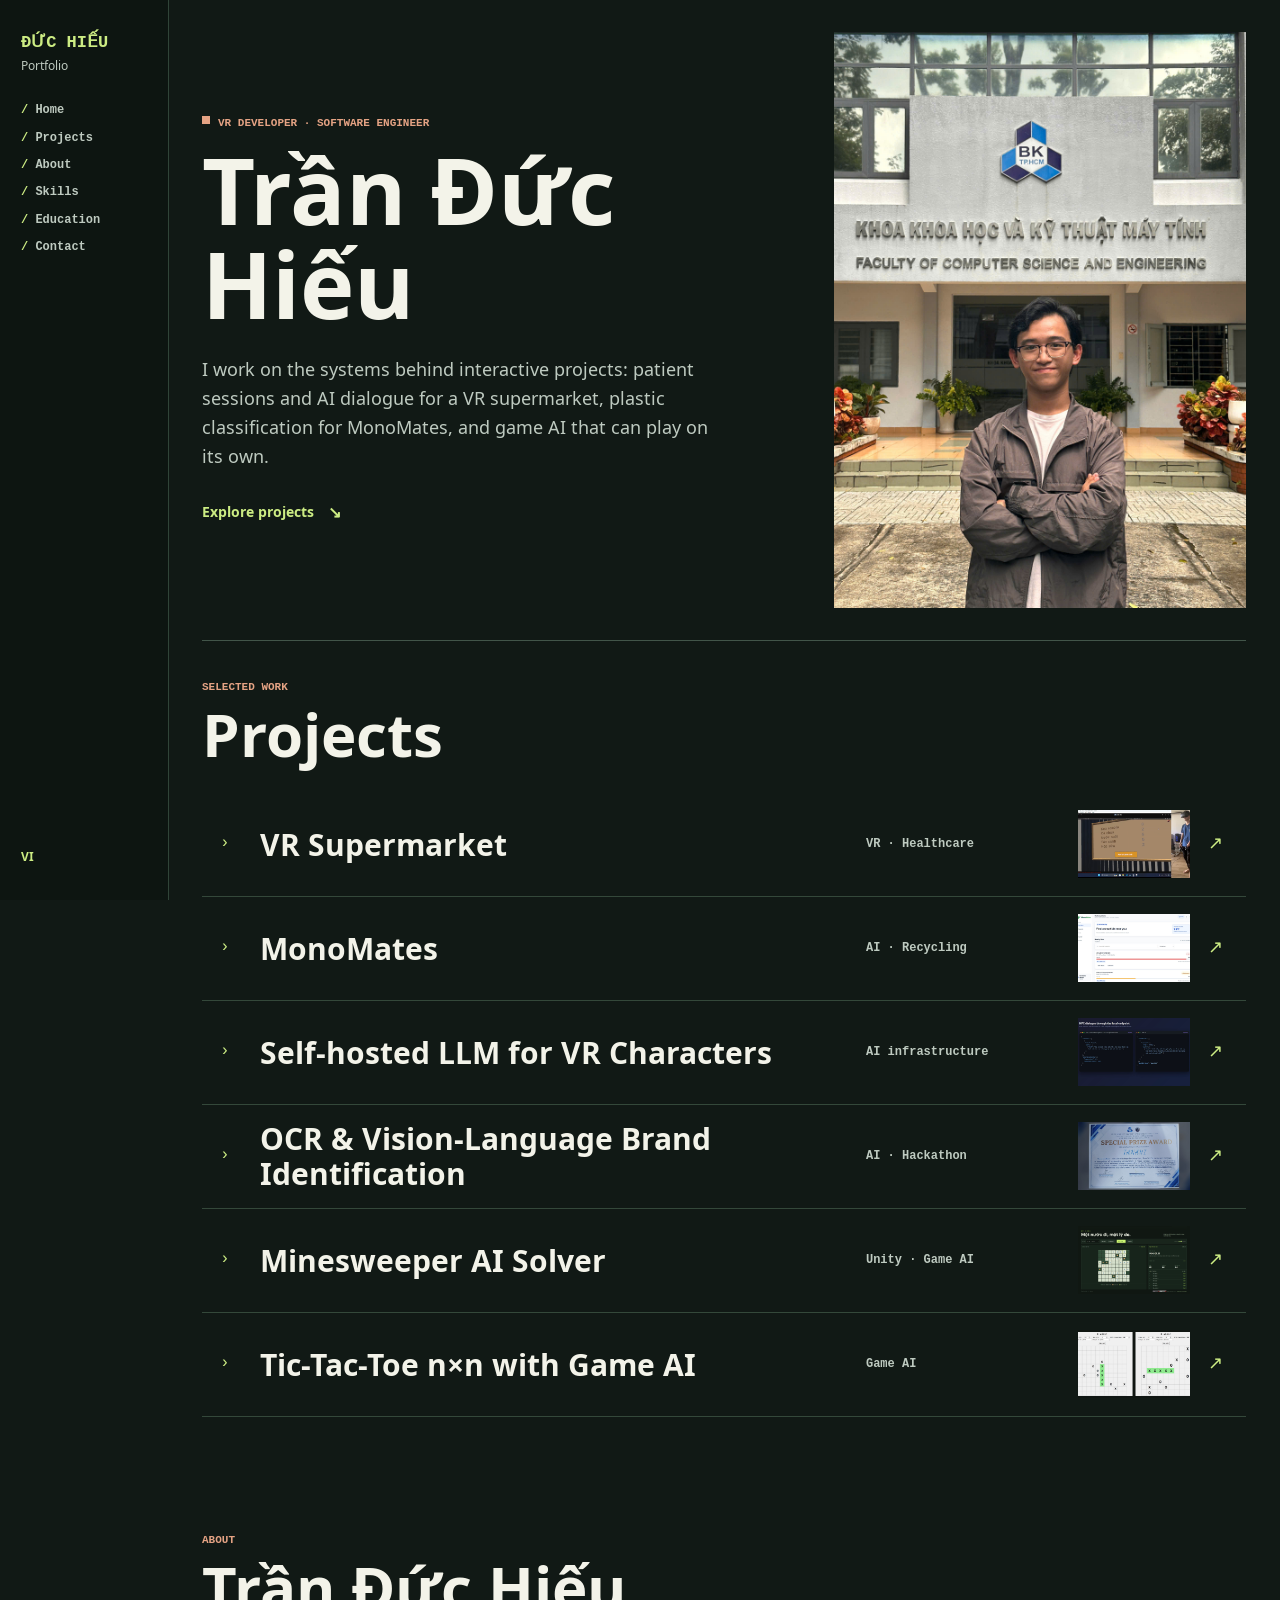
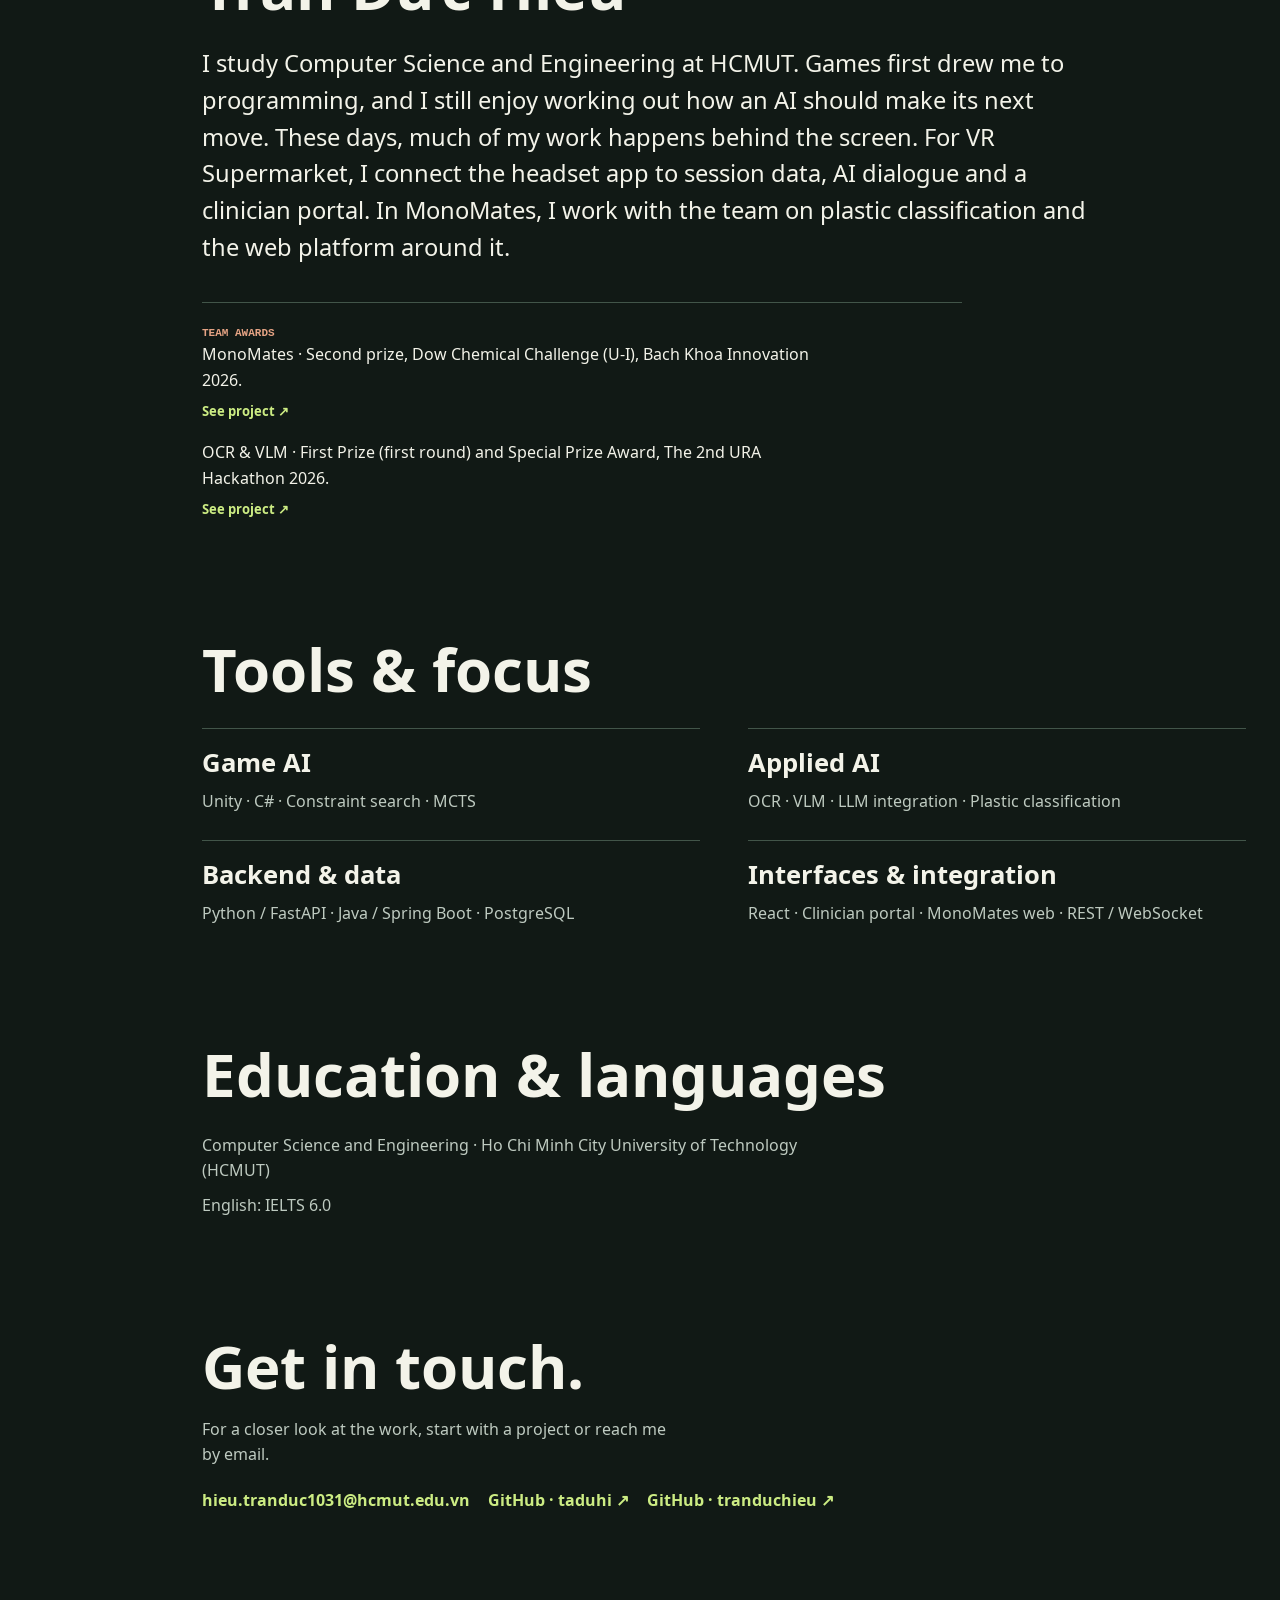
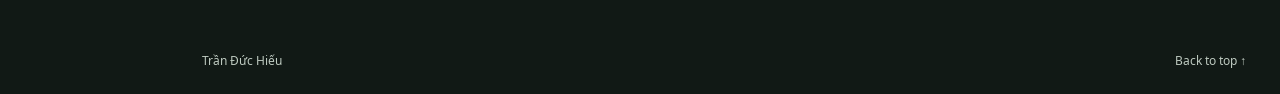
==== commit 1ce0c747: "Refine portfolio design, motion and project story" ====
--- a/duc-hieu/index.html
+++ b/duc-hieu/index.html
@@ -257,23 +257,23 @@
 }
 @media(max-width:470px){.fields,.gallery-grid,.skill-list{grid-template-columns:1fr}}
 @media(prefers-reduced-motion:reduce){*,*::before,*::after{animation:none!important;transition:none!important}}
-</style><link rel="stylesheet" href="assets/css/portrait.css"></head>
+</style><link rel="stylesheet" href="assets/css/portrait.css"><link rel="stylesheet" href="assets/css/refinement.css"></head>
 <body class="hieu"><a class="skip" href="#content"><span class="en" lang="en">Skip to content</span><span class="vi" lang="vi">Bỏ qua menu</span></a>
-<header class="site-top"><div class="identity"><a class="mark" href="#home">ĐỨC HIẾU</a><span><span class="en" lang="en">Portfolio</span><span class="vi" lang="vi">Hồ sơ</span></span></div><div class="top-actions"><button type="button" class="toggle-menu" aria-controls="site-nav" aria-expanded="false" data-menu>Menu</button><button data-language type="button" aria-label="Đổi sang tiếng Việt">VI</button></div><nav id="site-nav" aria-label="Portfolio"><a href="#home"><span class="en" lang="en">Home</span><span class="vi" lang="vi">Trang chủ</span></a><a href="#work"><span class="en" lang="en">Projects</span><span class="vi" lang="vi">Dự án</span></a><a href="#about"><span class="en" lang="en">About</span><span class="vi" lang="vi">Giới thiệu</span></a><a href="#skills"><span class="en" lang="en">Skills</span><span class="vi" lang="vi">Kỹ năng</span></a><a href="#education"><span class="en" lang="en">Education</span><span class="vi" lang="vi">Học vấn</span></a><a href="#contact"><span class="en" lang="en">Contact</span><span class="vi" lang="vi">Liên hệ</span></a></nav></header><main id="content"><section class="hero" id="home"><div class="hero-copy"><p class="kicker"><span class="signal" aria-hidden="true"></span><span class="en" lang="en">VR Developer · Software Engineer</span><span class="vi" lang="vi">Phát triển VR · Kỹ sư phần mềm</span></p><h1><span class="en" lang="en">Systems behind the headset</span><span class="vi" lang="vi">Hệ thống phía sau kính VR</span></h1><p class="hero-lead"><span class="en" lang="en">I build VR experiences and the systems behind them: session data, character dialogue and the services that keep everything connected. I also work on plastic sorting with AI.</span><span class="vi" lang="vi">Tôi làm VR và những phần chạy phía sau: dữ liệu phiên, hội thoại nhân vật, cách các hệ thống kết nối với nhau. Tôi cũng làm AI phân loại nhựa.</span></p><a class="cta" href="#work"><span class="en" lang="en">Explore projects</span><span class="vi" lang="vi">Xem dự án</span> <span aria-hidden="true">↘</span></a></div><div class="board portrait-board"><img class="hero-portrait" src="assets/img/portrait.jpg" alt="Portrait of Tran Duc Hieu at HCMUT" fetchpriority="high"></div></section>
-<section class="section work" id="work"><header><p class="kicker"><span class="en" lang="en">Selected work</span><span class="vi" lang="vi">Dự án chọn lọc</span></p><h2><span class="en" lang="en">Projects</span><span class="vi" lang="vi">Các dự án</span></h2></header><ul class="project-index"><li><a class="terminal-row" href="#project-vr-supermarket" data-project="vr-supermarket"><span class="prompt" aria-hidden="true">›</span><span class="project-name"><span class="en" lang="en">VR Supermarket</span><span class="vi" lang="vi">VR Supermarket</span></span><span class="project-area"><span class="en" lang="en">VR · Healthcare</span><span class="vi" lang="vi">VR · Y tế</span></span><span class="row-arrow" aria-hidden="true">↗</span></a></li><li><a class="terminal-row" href="#project-reverse-tide" data-project="reverse-tide"><span class="prompt" aria-hidden="true">›</span><span class="project-name"><span class="en" lang="en">Reverse Tide</span><span class="vi" lang="vi">Thế Giới Đảo Ngược</span></span><span class="project-area"><span class="en" lang="en">VR · Environment</span><span class="vi" lang="vi">VR · Môi trường</span></span><span class="row-arrow" aria-hidden="true">↗</span></a></li><li><a class="terminal-row" href="#project-monomates" data-project="monomates"><span class="prompt" aria-hidden="true">›</span><span class="project-name"><span class="en" lang="en">MonoMates</span><span class="vi" lang="vi">MonoMates</span></span><span class="project-area"><span class="en" lang="en">AI · Recycling</span><span class="vi" lang="vi">AI · Tái chế</span></span><span class="row-arrow" aria-hidden="true">↗</span></a></li><li><a class="terminal-row" href="#project-local-llm-for-vr" data-project="local-llm-for-vr"><span class="prompt" aria-hidden="true">›</span><span class="project-name"><span class="en" lang="en">Self-hosted LLM for VR Characters</span><span class="vi" lang="vi">LLM tự triển khai cho nhân vật VR</span></span><span class="project-area"><span class="en" lang="en">AI infrastructure</span><span class="vi" lang="vi">Hạ tầng AI</span></span><span class="row-arrow" aria-hidden="true">↗</span></a></li><li><a class="terminal-row" href="#project-ocr-brand-identification" data-project="ocr-brand-identification"><span class="prompt" aria-hidden="true">›</span><span class="project-name"><span class="en" lang="en">OCR &amp; Vision-Language Brand Identification</span><span class="vi" lang="vi">Nhận diện thương hiệu bằng OCR &amp; VLM</span></span><span class="project-area"><span class="en" lang="en">AI · Hackathon</span><span class="vi" lang="vi">AI · Hackathon</span></span><span class="row-arrow" aria-hidden="true">↗</span></a></li><li><a class="terminal-row" href="#project-minesweeper" data-project="minesweeper"><span class="prompt" aria-hidden="true">›</span><span class="project-name"><span class="en" lang="en">Minesweeper AI Solver</span><span class="vi" lang="vi">Bộ giải AI cho Dò mìn</span></span><span class="project-area"><span class="en" lang="en">Unity · Game AI</span><span class="vi" lang="vi">Unity · AI trò chơi</span></span><span class="row-arrow" aria-hidden="true">↗</span></a></li><li><a class="terminal-row" href="#project-tic-tac-toe-ai" data-project="tic-tac-toe-ai"><span class="prompt" aria-hidden="true">›</span><span class="project-name"><span class="en" lang="en">Tic-Tac-Toe n×n with Game AI</span><span class="vi" lang="vi">Cờ ca-rô n×n với AI</span></span><span class="project-area"><span class="en" lang="en">Game AI</span><span class="vi" lang="vi">AI trong trò chơi</span></span><span class="row-arrow" aria-hidden="true">↗</span></a></li></ul></section>
-<section class="section about" id="about"><p class="kicker"><span class="en" lang="en">About</span><span class="vi" lang="vi">Giới thiệu</span></p><h2>Trần Đức Hiếu</h2><p class="intro"><span class="en" lang="en">I study Computer Science and Engineering at HCMUT. Games got me into development. VR Supermarket took that interest into a different setting: patients practise shopping while clinicians review each session. With MonoMates, I worked on collecting and sorting plastic. In both projects, my work sits behind what people see: backend services, AI and system integration.</span><span class="vi" lang="vi">Tôi học Khoa học và Kỹ thuật Máy tính tại Bách khoa TP.HCM. Tôi đến với lập trình từ game. Với VR Supermarket, tôi làm một siêu thị ảo để bệnh nhân tập mua sắm và bác sĩ xem lại từng phiên. Với MonoMates, tôi cùng nhóm làm hệ thống thu gom, phân loại nhựa. Ở cả hai dự án, phần việc của tôi nằm phía sau những gì người dùng nhìn thấy: backend, AI và tích hợp hệ thống.</span></p><div class="story-mark"><p class="kicker"><span class="en" lang="en">Team awards</span><span class="vi" lang="vi">Giải thưởng của nhóm</span></p><p><span class="en" lang="en">MonoMates · Second prize, Dow Chemical Challenge (U-I), Bach Khoa Innovation 2026.</span><span class="vi" lang="vi">MonoMates · Giải nhì Dow Chemical Challenge (U-I), Bach Khoa Innovation 2026.</span></p><a href="#project-monomates" data-project="monomates"><span class="en" lang="en">See project</span><span class="vi" lang="vi">Xem dự án</span> ↗</a><p style="margin-top:16px"><span class="en" lang="en">OCR &amp; VLM · First Prize (first round) and Special Prize Award, The 2nd URA Hackathon 2026.</span><span class="vi" lang="vi">OCR &amp; VLM · Giải Nhất vòng đầu và giải đặc biệt (Special Prize Award), The 2nd URA Hackathon 2026.</span></p><a href="#project-ocr-brand-identification" data-project="ocr-brand-identification"><span class="en" lang="en">See project</span><span class="vi" lang="vi">Xem dự án</span> ↗</a></div></section>
-<section class="section skills" id="skills"><h2><span class="en" lang="en">Tools &amp; focus</span><span class="vi" lang="vi">Công cụ &amp; chuyên môn</span></h2><div class="skill-list"><div class="skill-entry"><h3><span class="en" lang="en">VR &amp; game AI</span><span class="vi" lang="vi">VR &amp; AI trò chơi</span></h3><p>Unity · C# · VR interaction · MCTS</p></div><div class="skill-entry"><h3><span class="en" lang="en">Applied AI</span><span class="vi" lang="vi">AI ứng dụng</span></h3><p>OCR · VLM · LLM integration · Plastic classification</p></div><div class="skill-entry"><h3><span class="en" lang="en">Software engineering</span><span class="vi" lang="vi">Kỹ thuật phần mềm</span></h3><p>Python / FastAPI · Java / Spring Boot · PostgreSQL · React · REST / WebSocket</p></div><div class="skill-entry"><h3><span class="en" lang="en">Simulation &amp; environment</span><span class="vi" lang="vi">Mô phỏng &amp; môi trường</span></h3><p>GAMA · SIMPLE WebPlatform · Circular economy · SDG 14</p></div></div></section>
+<header class="site-top"><div class="identity"><a class="mark" href="#home">ĐỨC HIẾU</a><span><span class="en" lang="en">Portfolio</span><span class="vi" lang="vi">Hồ sơ</span></span></div><div class="top-actions"><button type="button" class="toggle-menu" aria-controls="site-nav" aria-expanded="false" data-menu>Menu</button><button data-language type="button" aria-label="Đổi sang tiếng Việt">VI</button></div><nav id="site-nav" aria-label="Portfolio"><a href="#home"><span class="en" lang="en">Home</span><span class="vi" lang="vi">Trang chủ</span></a><a href="#work"><span class="en" lang="en">Projects</span><span class="vi" lang="vi">Dự án</span></a><a href="#about"><span class="en" lang="en">About</span><span class="vi" lang="vi">Giới thiệu</span></a><a href="#skills"><span class="en" lang="en">Skills</span><span class="vi" lang="vi">Kỹ năng</span></a><a href="#education"><span class="en" lang="en">Education</span><span class="vi" lang="vi">Học vấn</span></a><a href="#contact"><span class="en" lang="en">Contact</span><span class="vi" lang="vi">Liên hệ</span></a></nav></header><main id="content"><section class="hero" id="home"><div class="hero-copy"><p class="kicker"><span class="signal" aria-hidden="true"></span><span class="en" lang="en">VR Developer · Software Engineer</span><span class="vi" lang="vi">Phát triển VR · Kỹ sư phần mềm</span></p><h1><span class="en" lang="en">Trần Đức Hiếu</span><span class="vi" lang="vi">Trần Đức Hiếu</span></h1><p class="hero-lead"><span class="en" lang="en">I work on the systems behind interactive projects: patient sessions and AI dialogue for a VR supermarket, plastic classification for MonoMates, and game AI that can play on its own.</span><span class="vi" lang="vi">Tôi làm phần hệ thống phía sau các dự án tương tác: quản lý phiên và hội thoại AI cho siêu thị VR, phân loại nhựa cho MonoMates, và AI tự chơi game.</span></p><a class="cta" href="#work"><span class="en" lang="en">Explore projects</span><span class="vi" lang="vi">Xem dự án</span> <span aria-hidden="true">↘</span></a></div><div class="board portrait-board"><img class="hero-portrait" src="assets/img/portrait.jpg" alt="Portrait of Tran Duc Hieu at HCMUT" fetchpriority="high"></div></section>
+<section class="section work" id="work"><header><p class="kicker"><span class="en" lang="en">Selected work</span><span class="vi" lang="vi">Dự án chọn lọc</span></p><h2><span class="en" lang="en">Projects</span><span class="vi" lang="vi">Các dự án</span></h2></header><ul class="project-index"><li><a class="terminal-row" href="#project-vr-supermarket" data-project="vr-supermarket"><span class="prompt" aria-hidden="true">›</span><span class="project-name"><span class="en" lang="en">VR Supermarket</span><span class="vi" lang="vi">VR Supermarket</span></span><span class="project-area"><span class="en" lang="en">VR · Healthcare</span><span class="vi" lang="vi">VR · Y tế</span></span><span class="project-thumb" aria-hidden="true"><img src="./media/vr-supermarket/harmony-vr-scene.png" alt="" decoding="async"></span><span class="row-arrow" aria-hidden="true">↗</span></a></li><li><a class="terminal-row" href="#project-monomates" data-project="monomates"><span class="prompt" aria-hidden="true">›</span><span class="project-name"><span class="en" lang="en">MonoMates</span><span class="vi" lang="vi">MonoMates</span></span><span class="project-area"><span class="en" lang="en">AI · Recycling</span><span class="vi" lang="vi">AI · Tái chế</span></span><span class="project-thumb" aria-hidden="true"><img src="./media/monomates/cover.jpg" alt="" decoding="async"></span><span class="row-arrow" aria-hidden="true">↗</span></a></li><li><a class="terminal-row" href="#project-local-llm-for-vr" data-project="local-llm-for-vr"><span class="prompt" aria-hidden="true">›</span><span class="project-name"><span class="en" lang="en">Self-hosted LLM for VR Characters</span><span class="vi" lang="vi">LLM tự triển khai cho nhân vật VR</span></span><span class="project-area"><span class="en" lang="en">AI infrastructure</span><span class="vi" lang="vi">Hạ tầng AI</span></span><span class="project-thumb" aria-hidden="true"><img src="./media/local-llm-for-vr/cover.jpg" alt="" decoding="async"></span><span class="row-arrow" aria-hidden="true">↗</span></a></li><li><a class="terminal-row" href="#project-ocr-brand-identification" data-project="ocr-brand-identification"><span class="prompt" aria-hidden="true">›</span><span class="project-name"><span class="en" lang="en">OCR &amp; Vision-Language Brand Identification</span><span class="vi" lang="vi">Nhận diện thương hiệu bằng OCR &amp; VLM</span></span><span class="project-area"><span class="en" lang="en">AI · Hackathon</span><span class="vi" lang="vi">AI · Hackathon</span></span><span class="project-thumb" aria-hidden="true"><img src="./media/ocr-brand-identification/cover.jpg" alt="" decoding="async"></span><span class="row-arrow" aria-hidden="true">↗</span></a></li><li><a class="terminal-row" href="#project-minesweeper" data-project="minesweeper"><span class="prompt" aria-hidden="true">›</span><span class="project-name"><span class="en" lang="en">Minesweeper AI Solver</span><span class="vi" lang="vi">Bộ giải AI cho Dò mìn</span></span><span class="project-area"><span class="en" lang="en">Unity · Game AI</span><span class="vi" lang="vi">Unity · AI trò chơi</span></span><span class="project-thumb" aria-hidden="true"><img src="./media/minesweeper/demo-screenshot.png" alt="" decoding="async"></span><span class="row-arrow" aria-hidden="true">↗</span></a></li><li><a class="terminal-row" href="#project-tic-tac-toe-ai" data-project="tic-tac-toe-ai"><span class="prompt" aria-hidden="true">›</span><span class="project-name"><span class="en" lang="en">Tic-Tac-Toe n×n with Game AI</span><span class="vi" lang="vi">Cờ ca-rô n×n với AI</span></span><span class="project-area"><span class="en" lang="en">Game AI</span><span class="vi" lang="vi">AI trong trò chơi</span></span><span class="project-thumb" aria-hidden="true"><img src="./media/tic-tac-toe-ai/cover.jpg" alt="" decoding="async"></span><span class="row-arrow" aria-hidden="true">↗</span></a></li></ul></section>
+<section class="section about" id="about"><p class="kicker"><span class="en" lang="en">About</span><span class="vi" lang="vi">Giới thiệu</span></p><h2>Trần Đức Hiếu</h2><p class="intro"><span class="en" lang="en">I study Computer Science and Engineering at HCMUT. Games first drew me to programming, and I still enjoy working out how an AI should make its next move. These days, much of my work happens behind the screen. For VR Supermarket, I connect the headset app to session data, AI dialogue and a clinician portal. In MonoMates, I work with the team on plastic classification and the web platform around it.</span><span class="vi" lang="vi">Tôi học Khoa học và Kỹ thuật Máy tính tại Bách khoa TP.HCM. Game đưa tôi đến với lập trình; đến giờ tôi vẫn thích tìm cách để AI chọn nước đi tiếp theo. Gần đây, tôi làm nhiều hơn ở phần người dùng không nhìn thấy. Với VR Supermarket, tôi nối ứng dụng VR với dữ liệu phiên, hội thoại AI và cổng cho bác sĩ. Ở MonoMates, tôi cùng nhóm làm mô hình phân loại nhựa và nền tảng web đi kèm.</span></p><div class="story-mark"><p class="kicker"><span class="en" lang="en">Team awards</span><span class="vi" lang="vi">Giải thưởng của nhóm</span></p><p><span class="en" lang="en">MonoMates · Second prize, Dow Chemical Challenge (U-I), Bach Khoa Innovation 2026.</span><span class="vi" lang="vi">MonoMates · Giải nhì Dow Chemical Challenge (U-I), Bach Khoa Innovation 2026.</span></p><a href="#project-monomates" data-project="monomates"><span class="en" lang="en">See project</span><span class="vi" lang="vi">Xem dự án</span> ↗</a><p style="margin-top:16px"><span class="en" lang="en">OCR &amp; VLM · First Prize (first round) and Special Prize Award, The 2nd URA Hackathon 2026.</span><span class="vi" lang="vi">OCR &amp; VLM · Giải Nhất vòng đầu và giải đặc biệt (Special Prize Award), The 2nd URA Hackathon 2026.</span></p><a href="#project-ocr-brand-identification" data-project="ocr-brand-identification"><span class="en" lang="en">See project</span><span class="vi" lang="vi">Xem dự án</span> ↗</a></div></section>
+<section class="section skills" id="skills"><h2><span class="en" lang="en">Tools &amp; focus</span><span class="vi" lang="vi">Công cụ &amp; chuyên môn</span></h2><div class="skill-list"><div class="skill-entry"><h3><span class="en" lang="en">Game AI</span><span class="vi" lang="vi">AI trò chơi</span></h3><p>Unity · C# · Constraint search · MCTS</p></div><div class="skill-entry"><h3><span class="en" lang="en">Applied AI</span><span class="vi" lang="vi">AI ứng dụng</span></h3><p>OCR · VLM · LLM integration · Plastic classification</p></div><div class="skill-entry"><h3><span class="en" lang="en">Backend &amp; data</span><span class="vi" lang="vi">Backend &amp; dữ liệu</span></h3><p>Python / FastAPI · Java / Spring Boot · PostgreSQL</p></div><div class="skill-entry"><h3><span class="en" lang="en">Interfaces &amp; integration</span><span class="vi" lang="vi">Giao diện &amp; tích hợp</span></h3><p>React · Clinician portal · MonoMates web · REST / WebSocket</p></div></div></section>
 <section class="section education" id="education"><h2><span class="en" lang="en">Education &amp; languages</span><span class="vi" lang="vi">Học vấn &amp; ngoại ngữ</span></h2><ul><li><span class="en" lang="en">Computer Science and Engineering · Ho Chi Minh City University of Technology (HCMUT)</span><span class="vi" lang="vi">Khoa học và Kỹ thuật Máy tính · Trường Đại học Bách khoa, ĐHQG-HCM</span></li><li><span class="en" lang="en">English: IELTS 6.0</span><span class="vi" lang="vi">Tiếng Anh: IELTS 6.0</span></li></ul></section>
-<section class="section contact" id="contact"><h2><span class="en" lang="en">Get in touch.</span><span class="vi" lang="vi">Liên hệ.</span></h2><div><a href="mailto:hieu.tranduc1031@hcmut.edu.vn">hieu.tranduc1031@hcmut.edu.vn</a><a href="https://github.com/taduhi">GitHub · taduhi ↗</a><a href="https://github.com/tranduchieu">GitHub · tranduchieu ↗</a></div></section>
+<section class="section contact" id="contact"><h2><span class="en" lang="en">Get in touch.</span><span class="vi" lang="vi">Liên hệ.</span></h2><p class="contact-intro"><span class="en" lang="en">For a closer look at the work, start with a project or reach me by email.</span><span class="vi" lang="vi">Bạn có thể xem từng dự án hoặc liên hệ trực tiếp với tôi qua email.</span></p><div><a href="mailto:hieu.tranduc1031@hcmut.edu.vn">hieu.tranduc1031@hcmut.edu.vn</a><a href="https://github.com/taduhi">GitHub · taduhi ↗</a><a href="https://github.com/tranduchieu">GitHub · tranduchieu ↗</a></div></section>
 </main><footer><span>Trần Đức Hiếu</span><a href="#home"><span class="en" lang="en">Back to top</span><span class="vi" lang="vi">Về đầu trang</span> ↑</a></footer>
 <dialog id="project-dialog" aria-labelledby="detail-heading"><header class="dialog-top"><span>Trần Đức Hiếu</span><button type="button" data-close><span class="en" lang="en">Close project</span><span class="vi" lang="vi">Đóng dự án</span> ×</button></header><div id="project-content"></div></dialog>
-<template id="detail-vr-supermarket"><article class="detail"><header class="detail-title"><p class="kicker"><span class="en" lang="en">VR · Healthcare</span><span class="vi" lang="vi">VR · Y tế</span></p><h2 id="detail-heading" tabindex="-1"><span class="en" lang="en">VR Supermarket</span><span class="vi" lang="vi">VR Supermarket</span></h2><p><span class="en" lang="en">Patients shop in a virtual supermarket. After each session, clinicians can review what they did.</span><span class="vi" lang="vi">Bệnh nhân tập mua sắm trong siêu thị ảo. Sau mỗi phiên, bác sĩ có thể xem lại quá trình thực hiện.</span></p></header><dl class="fields"><div class="field"><dt><span class="en" lang="en">My role</span><span class="vi" lang="vi">Vai trò của tôi</span></dt><dd><span class="en" lang="en">Software &amp; AI Developer</span><span class="vi" lang="vi">Phát triển phần mềm &amp; AI</span></dd></div><div class="field"><dt><span class="en" lang="en">Timeline / milestone</span><span class="vi" lang="vi">Thời gian / cột mốc</span></dt><dd><span class="en" lang="en">2026</span><span class="vi" lang="vi">2026</span></dd></div><div class="field"><dt><span class="en" lang="en">My contribution</span><span class="vi" lang="vi">Phần việc của tôi</span></dt><dd><span class="en" lang="en">I built the server that connects the VR app with AI services and the clinician portal. I also worked on session management and the patient context used in in-game conversations.</span><span class="vi" lang="vi">Tôi xây server nối ứng dụng VR với dịch vụ AI và cổng web cho bác sĩ. Phần việc còn có quản lý phiên và đưa ngữ cảnh bệnh nhân vào hội thoại trong game.</span></dd></div><div class="field"><dt><span class="en" lang="en">Result / status</span><span class="vi" lang="vi">Kết quả / trạng thái</span></dt><dd><span class="en" lang="en">The team tested the VR shopping task with patients and collected their feedback. Clinicians could record and review each session.</span><span class="vi" lang="vi">Nhóm đã thử tác vụ mua sắm VR với bệnh nhân và ghi nhận phản hồi. Bác sĩ có thể lưu và xem lại từng phiên.</span></dd></div><div class="field"><dt><span class="en" lang="en">Tools</span><span class="vi" lang="vi">Công cụ</span></dt><dd><span class="en" lang="en">Unity VR client · FastAPI · PostgreSQL · React</span><span class="vi" lang="vi">Unity VR client · FastAPI · PostgreSQL · React</span></dd></div></dl><section class="related"><h3><span class="en" lang="en">Related links</span><span class="vi" lang="vi">Liên kết liên quan</span></h3><a href="https://kandy2705.github.io/projects/harmony-vr" target="_blank" rel="noopener"><span class="en" lang="en">Harmony VR · teammate’s project page</span><span class="vi" lang="vi">Harmony VR · trang dự án của thành viên nhóm</span> <span aria-hidden="true">↗</span></a><a href="https://www.youtube.com/watch?v=Xsw1lLkJpA8" target="_blank" rel="noopener"><span class="en" lang="en">VR gameplay demo</span><span class="vi" lang="vi">Video demo trong VR</span> <span aria-hidden="true">↗</span></a><a href="https://github.com/Kandy2705/URA" target="_blank" rel="noopener"><span class="en" lang="en">Team Unity repository</span><span class="vi" lang="vi">Repo Unity của nhóm</span> <span aria-hidden="true">↗</span></a><p><span class="en" lang="en">The backend and clinician portal source is private.</span><span class="vi" lang="vi">Mã nguồn backend và cổng bác sĩ được lưu riêng.</span></p></section><section class="gallery"><h3><span class="en" lang="en">Project images</span><span class="vi" lang="vi">Hình ảnh dự án</span></h3><div class="gallery-grid"><figure><div class="photo-stage"><img data-img="./media/vr-supermarket/cover.jpg" alt="The VR Supermarket development team" decoding="async" hidden><div class="photo-empty"><span aria-hidden="true">＋</span><code>cover.jpg</code></div></div><figcaption><span class="en" lang="en">The VR Supermarket development team</span><span class="vi" lang="vi">Nhóm phát triển dự án VR Supermarket</span></figcaption></figure><figure><div class="photo-stage has-image"><video controls preload="metadata" playsinline poster="./media/vr-supermarket/trial-poster.jpg"><source src="./media/vr-supermarket/trial.mp4" type="video/mp4"></video></div><figcaption><span class="en" lang="en">Real-world trial with patients, with their feedback collected</span><span class="vi" lang="vi">Thử nghiệm thực tế với bệnh nhân và thu thập phản hồi</span></figcaption></figure><figure><div class="photo-stage"><img data-img="./media/vr-supermarket/portal.jpg" alt="Clinician portal overview (demo data)" decoding="async" hidden><div class="photo-empty"><span aria-hidden="true">＋</span><code>portal.jpg</code></div></div><figcaption><span class="en" lang="en">Clinician portal overview (demo data)</span><span class="vi" lang="vi">Tổng quan cổng bác sĩ (dữ liệu demo)</span></figcaption></figure><figure><div class="photo-stage"><img data-img="./media/vr-supermarket/process.jpg" alt="Therapy session management (demo data)" decoding="async" hidden><div class="photo-empty"><span aria-hidden="true">＋</span><code>process.jpg</code></div></div><figcaption><span class="en" lang="en">Therapy session management (demo data)</span><span class="vi" lang="vi">Quản lý phiên trị liệu (dữ liệu demo)</span></figcaption></figure><figure><div class="photo-stage"><img data-img="./media/vr-supermarket/result.jpg" alt="AI dialogue log per patient (demo data)" decoding="async" hidden><div class="photo-empty"><span aria-hidden="true">＋</span><code>result.jpg</code></div></div><figcaption><span class="en" lang="en">AI dialogue log per patient (demo data)</span><span class="vi" lang="vi">Nhật ký hội thoại AI theo bệnh nhân (dữ liệu demo)</span></figcaption></figure><figure><div class="photo-stage"><img data-img="./media/vr-supermarket/harmony-vr-scene.png" alt="VR shopping list shown during a teammate’s headset demo" decoding="async" hidden><div class="photo-empty"><span aria-hidden="true">＋</span><code>harmony-vr-scene.png</code></div></div><figcaption><span class="en" lang="en">Shopping list in the VR demo, from a teammate’s Harmony project page.</span><span class="vi" lang="vi">Danh sách mua sắm trong bản demo VR, ảnh từ trang Harmony của thành viên nhóm.</span> <a href="https://kandy2705.github.io/projects/harmony-vr" rel="noopener" target="_blank">Harmony VR ↗</a></figcaption></figure></div></section></article></template><template id="detail-reverse-tide"><article class="detail"><header class="detail-title"><p class="kicker"><span class="en" lang="en">VR · Environment</span><span class="vi" lang="vi">VR · Môi trường</span></p><h2 id="detail-heading" tabindex="-1"><span class="en" lang="en">Reverse Tide</span><span class="vi" lang="vi">Thế Giới Đảo Ngược</span></h2><p><span class="en" lang="en">In this VR game concept, players investigate environmental damage in a Vietnamese coastal town. They follow the clues back to a past decision, then get a chance to change it.</span><span class="vi" lang="vi">Trong ý tưởng game VR này, người chơi điều tra một sự cố môi trường ở thị trấn ven biển Việt Nam. Họ lần theo manh mối về một quyết định trong quá khứ, rồi có cơ hội thay đổi nó.</span></p></header><dl class="fields"><div class="field"><dt><span class="en" lang="en">My role</span><span class="vi" lang="vi">Vai trò của tôi</span></dt><dd><span class="en" lang="en">VR Developer &amp; Systems Engineer</span><span class="vi" lang="vi">Phát triển VR &amp; tích hợp hệ thống</span></dd></div><div class="field"><dt><span class="en" lang="en">Timeline / milestone</span><span class="vi" lang="vi">Thời gian / cột mốc</span></dt><dd><span class="en" lang="en">SIMPLE VR Contest (ASEAN), 2026</span><span class="vi" lang="vi">SIMPLE VR Contest (ASEAN), 2026</span></dd></div><div class="field"><dt><span class="en" lang="en">My contribution</span><span class="vi" lang="vi">Phần việc của tôi</span></dt><dd><span class="en" lang="en">In the proposal, I took on evidence interactions and comfortable movement in Unity. The plan also covered connecting Unity to GAMA through SIMPLE WebPlatform and recording player choices for evaluation.</span><span class="vi" lang="vi">Trong đề xuất, tôi phụ trách tương tác với vật chứng và cách di chuyển trong Unity. Kế hoạch còn có kết nối Unity với GAMA qua SIMPLE WebPlatform và ghi lại lựa chọn của người chơi để đánh giá.</span></dd></div><div class="field"><dt><span class="en" lang="en">Result / status</span><span class="vi" lang="vi">Kết quả / trạng thái</span></dt><dd><span class="en" lang="en">This remains a contest concept for Meta Quest 3. The proposed simulation would show how an earlier choice changes later conditions. It focuses on SDG 14.1 and also relates to SDG 12.5 and 6.3.</span><span class="vi" lang="vi">Dự án hiện ở mức ý tưởng dự thi cho Meta Quest 3. Phần mô phỏng dự kiến cho thấy một lựa chọn trong quá khứ thay đổi tình trạng về sau ra sao. Trọng tâm là SDG 14.1, có liên quan đến SDG 12.5 và 6.3.</span></dd></div><div class="field"><dt><span class="en" lang="en">Tools</span><span class="vi" lang="vi">Công cụ</span></dt><dd><span class="en" lang="en">Unity · GAMA · SIMPLE WebPlatform</span><span class="vi" lang="vi">Unity · GAMA · SIMPLE WebPlatform</span></dd></div></dl><section class="related"><h3><span class="en" lang="en">Related links</span><span class="vi" lang="vi">Liên kết liên quan</span></h3><p><span class="en" lang="en">Contest concept, no public link yet.</span><span class="vi" lang="vi">Ý tưởng dự thi, chưa có liên kết công khai.</span></p></section><section class="gallery"><h3><span class="en" lang="en">Project images</span><span class="vi" lang="vi">Hình ảnh dự án</span></h3><div class="gallery-grid"><figure><div class="photo-stage"><img data-img="./media/reverse-tide/cover.jpg" alt="Fishing boats at Mui Ne harbour, Vietnam. Illustrative photo." decoding="async" hidden><div class="photo-empty"><span aria-hidden="true">＋</span><code>cover.jpg</code></div></div><figcaption><span class="en" lang="en">Fishing boats at Mui Ne harbour, Vietnam. Illustrative photo.</span><span class="vi" lang="vi">Tàu cá ở cảng Mũi Né, Việt Nam. Ảnh minh họa.</span> <a href="https://commons.wikimedia.org/wiki/File:Vietnam,_Fishing_boats_in_Mui_Ne_harbor.jpg" rel="noopener" target="_blank">Vyacheslav Argenberg · CC BY 4.0</a></figcaption></figure><figure><div class="photo-stage"><img data-img="./media/reverse-tide/process.jpg" alt="Meta Quest 3, the headset targeted by the contest concept. Illustrative photo." decoding="async" hidden><div class="photo-empty"><span aria-hidden="true">＋</span><code>process.jpg</code></div></div><figcaption><span class="en" lang="en">Meta Quest 3, the headset targeted by the contest concept. Illustrative photo.</span><span class="vi" lang="vi">Meta Quest 3, kính mà ý tưởng dự thi hướng tới. Ảnh minh họa.</span> <a href="https://commons.wikimedia.org/wiki/File:Meta_Quest_3_front_View.jpg" rel="noopener" target="_blank">Roy.wonder.cohen · CC BY-SA 4.0</a></figcaption></figure><figure><div class="photo-stage"><img data-img="./media/reverse-tide/result.jpg" alt="Plastic debris washed up on a beach, the kind of damage the story investigates. Illustrative photo." decoding="async" hidden><div class="photo-empty"><span aria-hidden="true">＋</span><code>result.jpg</code></div></div><figcaption><span class="en" lang="en">Plastic debris washed up on a beach, the kind of damage the story investigates. Illustrative photo.</span><span class="vi" lang="vi">Rác nhựa dạt vào bãi biển, kiểu hệ quả mà câu chuyện điều tra. Ảnh minh họa.</span> <a href="https://commons.wikimedia.org/wiki/File:Plastic_pollution_north_of_Guihou_Fishing_Harbour.jpg" rel="noopener" target="_blank">Johan Jönsson (Julle) · CC BY-SA 4.0</a></figcaption></figure></div></section></article></template><template id="detail-monomates"><article class="detail"><header class="detail-title"><p class="kicker"><span class="en" lang="en">AI · Recycling</span><span class="vi" lang="vi">AI · Tái chế</span></p><h2 id="detail-heading" tabindex="-1"><span class="en" lang="en">MonoMates</span><span class="vi" lang="vi">MonoMates</span></h2><p><span class="en" lang="en">MonoMates starts at the collection bin: it checks for an item before giving a reward. A low-cost conveyor then uses spectral sensing and machine learning to tell plastic types apart.</span><span class="vi" lang="vi">MonoMates bắt đầu từ thùng thu gom: thùng kiểm tra có vật phẩm rồi mới trao thưởng. Sau đó, băng chuyền dùng cảm biến phổ và học máy để phân biệt các loại nhựa.</span></p></header><dl class="fields"><div class="field"><dt><span class="en" lang="en">My role</span><span class="vi" lang="vi">Vai trò của tôi</span></dt><dd><span class="en" lang="en">AI &amp; ML Engineer</span><span class="vi" lang="vi">Phát triển AI &amp; học máy</span></dd></div><div class="field"><dt><span class="en" lang="en">Timeline / milestone</span><span class="vi" lang="vi">Thời gian / cột mốc</span></dt><dd><span class="en" lang="en">Bach Khoa Innovation 2026 · Grand Final on 12 September 2026</span><span class="vi" lang="vi">Bach Khoa Innovation 2026 · Chung kết ngày 12/9/2026</span></dd></div><div class="field"><dt><span class="en" lang="en">My contribution</span><span class="vi" lang="vi">Phần việc của tôi</span></dt><dd><span class="en" lang="en">I worked with Nguyễn Hoàng Lịch on the system architecture, the plastic classification model and the web platform.</span><span class="vi" lang="vi">Tôi cùng Nguyễn Hoàng Lịch làm kiến trúc hệ thống, mô hình phân loại nhựa và nền tảng web.</span></dd></div><div class="field"><dt><span class="en" lang="en">Result / status</span><span class="vi" lang="vi">Kết quả / trạng thái</span></dt><dd><span class="en" lang="en">Second prize at Bach Khoa Innovation 2026, Dow Chemical Challenge (U-I), under the Design for Circularity theme.</span><span class="vi" lang="vi">Giải nhì Bach Khoa Innovation 2026, Dow Chemical Challenge (U-I), chủ đề Design for Circularity.</span></dd></div><div class="field"><dt><span class="en" lang="en">Tools</span><span class="vi" lang="vi">Công cụ</span></dt><dd><span class="en" lang="en">AS7265x spectral sensor · Machine learning · Spring Boot · PostgreSQL · JavaScript</span><span class="vi" lang="vi">AS7265x spectral sensor · Machine learning · Spring Boot · PostgreSQL · JavaScript</span></dd></div></dl><section class="related"><h3><span class="en" lang="en">Related links</span><span class="vi" lang="vi">Liên kết liên quan</span></h3><a href="https://github.com/taduhi/BKI_Monomates_Web"><span class="en" lang="en">GitHub</span><span class="vi" lang="vi">GitHub</span> <span aria-hidden="true">↗</span></a><a href="https://ura.hcmut.edu.vn/tintuc/three-months-a-lab-full-of-plastic-and-one-working-idea"><span class="en" lang="en">Project article</span><span class="vi" lang="vi">Bài viết dự án</span> <span aria-hidden="true">↗</span></a></section><section class="gallery"><h3><span class="en" lang="en">Project images</span><span class="vi" lang="vi">Hình ảnh dự án</span></h3><div class="gallery-grid"><figure><div class="photo-stage"><img data-img="./media/monomates/cover.jpg" alt="MonoMates web app: finding nearby smart bins (demo data)" decoding="async" hidden><div class="photo-empty"><span aria-hidden="true">＋</span><code>cover.jpg</code></div></div><figcaption><span class="en" lang="en">MonoMates web app: finding nearby smart bins (demo data)</span><span class="vi" lang="vi">Ứng dụng web MonoMates: tìm thùng thông minh gần bạn (dữ liệu demo)</span></figcaption></figure><figure><div class="photo-stage"><img data-img="./media/monomates/process.jpg" alt="Prototype bin and sorting conveyor at the Bach Khoa Innovation 2026 exhibition" decoding="async" hidden><div class="photo-empty"><span aria-hidden="true">＋</span><code>process.jpg</code></div></div><figcaption><span class="en" lang="en">Prototype bin and sorting conveyor at the Bach Khoa Innovation 2026 exhibition</span><span class="vi" lang="vi">Thùng và băng chuyền phân loại mẫu tại triển lãm Bach Khoa Innovation 2026</span> <a href="https://ura.hcmut.edu.vn/tintuc/three-months-a-lab-full-of-plastic-and-one-working-idea" rel="noopener" target="_blank">URA Research Group blog</a></figcaption></figure><figure><div class="photo-stage"><img data-img="./media/monomates/result.jpg" alt="Second prize, Dow Chemical Challenge (U-I), Bach Khoa Innovation 2026" decoding="async" hidden><div class="photo-empty"><span aria-hidden="true">＋</span><code>result.jpg</code></div></div><figcaption><span class="en" lang="en">Second prize, Dow Chemical Challenge (U-I), Bach Khoa Innovation 2026</span><span class="vi" lang="vi">Giải nhì Dow Chemical Challenge (U-I), Bach Khoa Innovation 2026</span></figcaption></figure></div></section></article></template><template id="detail-local-llm-for-vr"><article class="detail"><header class="detail-title"><p class="kicker"><span class="en" lang="en">AI infrastructure</span><span class="vi" lang="vi">Hạ tầng AI</span></p><h2 id="detail-heading" tabindex="-1"><span class="en" lang="en">Self-hosted LLM for VR Characters</span><span class="vi" lang="vi">LLM tự triển khai cho nhân vật VR</span></h2><p><span class="en" lang="en">I ran a language model on a local server so VR characters could respond through it.</span><span class="vi" lang="vi">Tôi chạy mô hình ngôn ngữ trên máy chủ riêng để nhân vật VR có thể đối thoại qua hệ thống đó.</span></p></header><dl class="fields"><div class="field"><dt><span class="en" lang="en">My role</span><span class="vi" lang="vi">Vai trò của tôi</span></dt><dd><span class="en" lang="en">Developer</span><span class="vi" lang="vi">Phát triển hệ thống</span></dd></div><div class="field"><dt><span class="en" lang="en">Timeline / milestone</span><span class="vi" lang="vi">Thời gian / cột mốc</span></dt><dd><span class="en" lang="en">2026</span><span class="vi" lang="vi">2026</span></dd></div><div class="field"><dt><span class="en" lang="en">My contribution</span><span class="vi" lang="vi">Phần việc của tôi</span></dt><dd><span class="en" lang="en">I deployed Qwen3 with Ollama, made an endpoint compatible with Gemini-style requests and wrote a tool to measure response time.</span><span class="vi" lang="vi">Tôi triển khai Qwen3 bằng Ollama, tạo endpoint nhận yêu cầu theo kiểu Gemini và viết công cụ đo thời gian phản hồi.</span></dd></div><div class="field"><dt><span class="en" lang="en">Result / status</span><span class="vi" lang="vi">Kết quả / trạng thái</span></dt><dd><span class="en" lang="en">The VR app can use the local model by pointing to a different endpoint.</span><span class="vi" lang="vi">Ứng dụng VR có thể dùng mô hình nội bộ chỉ bằng cách đổi địa chỉ endpoint.</span></dd></div><div class="field"><dt><span class="en" lang="en">Tools</span><span class="vi" lang="vi">Công cụ</span></dt><dd><span class="en" lang="en">Qwen3 8B · Ollama · Gemini-style API · Cloudflare Tunnel</span><span class="vi" lang="vi">Qwen3 8B · Ollama · API kiểu Gemini · Cloudflare Tunnel</span></dd></div></dl><section class="related"><h3><span class="en" lang="en">Related links</span><span class="vi" lang="vi">Liên kết liên quan</span></h3><a href="https://github.com/taduhi/MLLM_HOST_CALL_API_test"><span class="en" lang="en">GitHub</span><span class="vi" lang="vi">GitHub</span> <span aria-hidden="true">↗</span></a></section><section class="gallery"><h3><span class="en" lang="en">Project images</span><span class="vi" lang="vi">Hình ảnh dự án</span></h3><div class="gallery-grid"><figure><div class="photo-stage"><img data-img="./media/local-llm-for-vr/cover.jpg" alt="Example NPC dialogue: request and response through the local endpoint" decoding="async" hidden><div class="photo-empty"><span aria-hidden="true">＋</span><code>cover.jpg</code></div></div><figcaption><span class="en" lang="en">Example NPC dialogue: request and response through the local endpoint</span><span class="vi" lang="vi">Ví dụ hội thoại NPC: yêu cầu và phản hồi qua endpoint nội bộ</span></figcaption></figure><figure><div class="photo-stage"><img data-img="./media/local-llm-for-vr/process.jpg" alt="Request and response handling in the test tool (ui.py)" decoding="async" hidden><div class="photo-empty"><span aria-hidden="true">＋</span><code>process.jpg</code></div></div><figcaption><span class="en" lang="en">Request and response handling in the test tool (ui.py)</span><span class="vi" lang="vi">Xử lý yêu cầu và phản hồi trong công cụ kiểm thử (ui.py)</span></figcaption></figure><figure><div class="photo-stage"><img data-img="./media/local-llm-for-vr/result.jpg" alt="Architecture: VR client, public endpoint, Qwen host and response-time tester" decoding="async" hidden><div class="photo-empty"><span aria-hidden="true">＋</span><code>result.jpg</code></div></div><figcaption><span class="en" lang="en">Architecture: VR client, public endpoint, Qwen host and response-time tester</span><span class="vi" lang="vi">Kiến trúc: ứng dụng VR, endpoint công khai, máy chủ Qwen và công cụ đo thời gian phản hồi</span></figcaption></figure></div></section></article></template><template id="detail-ocr-brand-identification"><article class="detail"><header class="detail-title"><p class="kicker"><span class="en" lang="en">AI · Hackathon</span><span class="vi" lang="vi">AI · Hackathon</span></p><h2 id="detail-heading" tabindex="-1"><span class="en" lang="en">OCR &amp; Vision-Language Brand Identification</span><span class="vi" lang="vi">Nhận diện thương hiệu bằng OCR &amp; VLM</span></h2><p><span class="en" lang="en">This project reads brand and product names in Vietnamese and English from social media and commercial images. It combines OCR with a vision-language model.</span><span class="vi" lang="vi">Dự án đọc tên thương hiệu, sản phẩm bằng tiếng Việt và tiếng Anh trên ảnh mạng xã hội, ảnh thương mại. Nhóm kết hợp OCR với mô hình thị giác–ngôn ngữ.</span></p></header><dl class="fields"><div class="field"><dt><span class="en" lang="en">My role</span><span class="vi" lang="vi">Vai trò của tôi</span></dt><dd><span class="en" lang="en">AI Engineer · URA Hackathon</span><span class="vi" lang="vi">Phát triển AI · URA Hackathon</span></dd></div><div class="field"><dt><span class="en" lang="en">Timeline / milestone</span><span class="vi" lang="vi">Thời gian / cột mốc</span></dt><dd><span class="en" lang="en">The 2nd URA Hackathon · team TANAHI</span><span class="vi" lang="vi">The 2nd URA Hackathon · nhóm TANAHI</span></dd></div><div class="field"><dt><span class="en" lang="en">My contribution</span><span class="vi" lang="vi">Phần việc của tôi</span></dt><dd><span class="en" lang="en">I connected external OCR to Qwen2.5-VL-3B, fine-tuned with LoRA, and helped test the system on 582 images.</span><span class="vi" lang="vi">Tôi nối OCR bên ngoài với Qwen2.5-VL-3B được tinh chỉnh bằng LoRA, rồi cùng nhóm đánh giá hệ thống trên 582 ảnh.</span></dd></div><div class="field"><dt><span class="en" lang="en">Result / status</span><span class="vi" lang="vi">Kết quả / trạng thái</span></dt><dd><span class="en" lang="en">The team won First Prize in the opening round of The 2nd URA Hackathon 2026 and advanced to the next stage. We also received a Special Prize Award for visual product intelligence. The work later became a paper submitted to FJCAI 2027.</span><span class="vi" lang="vi">Nhóm đoạt giải Nhất vòng đầu The 2nd URA Hackathon 2026 và vào vòng tiếp theo. Nhóm còn nhận giải đặc biệt (Special Prize Award) về hiểu thông tin sản phẩm qua hình ảnh. Sau cuộc thi, công trình được phát triển thành bài báo nộp FJCAI 2027.</span></dd></div><div class="field"><dt><span class="en" lang="en">Tools</span><span class="vi" lang="vi">Công cụ</span></dt><dd><span class="en" lang="en">PaddleOCR · VietOCR · Qwen2.5-VL-3B · LoRA</span><span class="vi" lang="vi">PaddleOCR · VietOCR · Qwen2.5-VL-3B · LoRA</span></dd></div></dl><section class="related"><h3><span class="en" lang="en">Related links</span><span class="vi" lang="vi">Liên kết liên quan</span></h3><a href="https://github.com/tranduchieu/ocr-vlm-vietnamese-english-brand-identification"><span class="en" lang="en">GitHub</span><span class="vi" lang="vi">GitHub</span> <span aria-hidden="true">↗</span></a><a href="https://doi.org/10.5281/zenodo.24212709"><span class="en" lang="en">Dataset (Zenodo)</span><span class="vi" lang="vi">Bộ dữ liệu (Zenodo)</span> <span aria-hidden="true">↗</span></a><a href="https://ura.hcmut.edu.vn/the-2nd-ura-hackathon-2026-ocr-leaderboards-and-one-very-long-afternoon"><span class="en" lang="en">Hackathon article</span><span class="vi" lang="vi">Bài viết về hackathon</span> <span aria-hidden="true">↗</span></a></section><section class="gallery"><h3><span class="en" lang="en">Project images</span><span class="vi" lang="vi">Hình ảnh dự án</span></h3><div class="gallery-grid"><figure><div class="photo-stage"><img data-img="./media/ocr-brand-identification/cover.jpg" alt="Special Prize Award, The 2nd URA Hackathon" decoding="async" hidden><div class="photo-empty"><span aria-hidden="true">＋</span><code>cover.jpg</code></div></div><figcaption><span class="en" lang="en">Special Prize Award, The 2nd URA Hackathon</span><span class="vi" lang="vi">Giải đặc biệt (Special Prize Award), The 2nd URA Hackathon</span></figcaption></figure><figure><div class="photo-stage"><img data-img="./media/ocr-brand-identification/process.jpg" alt="OCR-assisted vision-language pipeline" decoding="async" hidden><div class="photo-empty"><span aria-hidden="true">＋</span><code>process.jpg</code></div></div><figcaption><span class="en" lang="en">OCR-assisted vision-language pipeline</span><span class="vi" lang="vi">Pipeline kết hợp OCR và mô hình thị giác–ngôn ngữ</span></figcaption></figure><figure><div class="photo-stage"><img data-img="./media/ocr-brand-identification/result.jpg" alt="Brand and product F1 on the 582-image benchmark" decoding="async" hidden><div class="photo-empty"><span aria-hidden="true">＋</span><code>result.jpg</code></div></div><figcaption><span class="en" lang="en">Brand and product F1 on the 582-image benchmark</span><span class="vi" lang="vi">F1 nhận diện thương hiệu và sản phẩm trên benchmark 582 ảnh</span></figcaption></figure></div></section></article></template><template id="detail-minesweeper"><article class="detail">
-<header class="detail-title"><p class="kicker"><span class="en" lang="en">Unity · Game AI</span><span class="vi" lang="vi">Unity · AI trò chơi</span></p><h2 id="detail-heading" tabindex="-1"><span class="en" lang="en">Minesweeper AI Solver</span><span class="vi" lang="vi">Bộ giải AI cho Dò mìn</span></h2><p><span class="en" lang="en">A Unity Minesweeper game where the AI reveals cells and places flags. You can follow it one move at a time or let it play automatically. This is the game AI side of my Unity work, alongside my VR projects.</span><span class="vi" lang="vi">Game dò mìn trên Unity, nơi AI tự mở ô và cắm cờ. Có thể xem từng nước hoặc để máy tự chơi. Dự án này cho thấy phần AI trò chơi trong công việc Unity của tôi, bên cạnh các dự án VR.</span></p></header>
+<template id="detail-vr-supermarket"><article class="detail"><header class="detail-title"><p class="kicker"><span class="en" lang="en">VR · Healthcare</span><span class="vi" lang="vi">VR · Y tế</span></p><h2 id="detail-heading" tabindex="-1"><span class="en" lang="en">VR Supermarket</span><span class="vi" lang="vi">VR Supermarket</span></h2><p><span class="en" lang="en">A shopping task in VR for patients, with a web portal where clinicians can review each session.</span><span class="vi" lang="vi">Bệnh nhân tập mua sắm trong VR; sau mỗi phiên, bác sĩ xem lại quá trình trên cổng web.</span></p></header><dl class="fields"><div class="field"><dt><span class="en" lang="en">My role</span><span class="vi" lang="vi">Vai trò của tôi</span></dt><dd><span class="en" lang="en">Software &amp; AI Developer</span><span class="vi" lang="vi">Phát triển phần mềm &amp; AI</span></dd></div><div class="field"><dt><span class="en" lang="en">Timeline / milestone</span><span class="vi" lang="vi">Thời gian / cột mốc</span></dt><dd><span class="en" lang="en">2026</span><span class="vi" lang="vi">2026</span></dd></div><div class="field"><dt><span class="en" lang="en">My contribution</span><span class="vi" lang="vi">Phần việc của tôi</span></dt><dd><span class="en" lang="en">I built the server that connects the VR app with AI services and the clinician portal. I also worked on session management and the patient context used in in-game conversations.</span><span class="vi" lang="vi">Tôi xây server nối ứng dụng VR với dịch vụ AI và cổng web cho bác sĩ. Phần việc còn có quản lý phiên và đưa ngữ cảnh bệnh nhân vào hội thoại trong game.</span></dd></div><div class="field"><dt><span class="en" lang="en">Result / status</span><span class="vi" lang="vi">Kết quả / trạng thái</span></dt><dd><span class="en" lang="en">The team tested the VR shopping task with patients and collected their feedback. Clinicians could record and review each session.</span><span class="vi" lang="vi">Nhóm đã thử tác vụ mua sắm VR với bệnh nhân và ghi nhận phản hồi. Bác sĩ có thể lưu và xem lại từng phiên.</span></dd></div><div class="field"><dt><span class="en" lang="en">Tools</span><span class="vi" lang="vi">Công cụ</span></dt><dd><span class="en" lang="en">Unity VR client · FastAPI · PostgreSQL · React</span><span class="vi" lang="vi">Unity VR client · FastAPI · PostgreSQL · React</span></dd></div></dl><section class="related"><h3><span class="en" lang="en">Related links</span><span class="vi" lang="vi">Liên kết liên quan</span></h3><a href="https://www.youtube.com/watch?v=Xsw1lLkJpA8" target="_blank" rel="noopener"><span class="en" lang="en">VR gameplay demo</span><span class="vi" lang="vi">Video demo trong VR</span> <span aria-hidden="true">↗</span></a><p><span class="en" lang="en">The backend and clinician portal source is private.</span><span class="vi" lang="vi">Mã nguồn backend và cổng bác sĩ được lưu riêng.</span></p></section><section class="gallery"><h3><span class="en" lang="en">Project images</span><span class="vi" lang="vi">Hình ảnh dự án</span></h3><div class="gallery-grid"><figure><div class="photo-stage"><img data-img="./media/vr-supermarket/cover.jpg" alt="The VR Supermarket development team" decoding="async" hidden><div class="photo-empty"><span aria-hidden="true">＋</span><code>cover.jpg</code></div></div><figcaption><span class="en" lang="en">The VR Supermarket development team</span><span class="vi" lang="vi">Nhóm phát triển dự án VR Supermarket</span></figcaption></figure><figure><div class="photo-stage has-image"><video controls preload="metadata" playsinline poster="./media/vr-supermarket/trial-poster.jpg"><source src="./media/vr-supermarket/trial.mp4" type="video/mp4"></video></div><figcaption><span class="en" lang="en">Real-world trial with patients, with their feedback collected</span><span class="vi" lang="vi">Thử nghiệm thực tế với bệnh nhân và thu thập phản hồi</span></figcaption></figure><figure><div class="photo-stage"><img data-img="./media/vr-supermarket/portal.jpg" alt="Clinician portal overview (demo data)" decoding="async" hidden><div class="photo-empty"><span aria-hidden="true">＋</span><code>portal.jpg</code></div></div><figcaption><span class="en" lang="en">Clinician portal overview (demo data)</span><span class="vi" lang="vi">Tổng quan cổng bác sĩ (dữ liệu demo)</span></figcaption></figure><figure><div class="photo-stage"><img data-img="./media/vr-supermarket/process.jpg" alt="Therapy session management (demo data)" decoding="async" hidden><div class="photo-empty"><span aria-hidden="true">＋</span><code>process.jpg</code></div></div><figcaption><span class="en" lang="en">Therapy session management (demo data)</span><span class="vi" lang="vi">Quản lý phiên trị liệu (dữ liệu demo)</span></figcaption></figure><figure><div class="photo-stage"><img data-img="./media/vr-supermarket/result.jpg" alt="AI dialogue log per patient (demo data)" decoding="async" hidden><div class="photo-empty"><span aria-hidden="true">＋</span><code>result.jpg</code></div></div><figcaption><span class="en" lang="en">AI dialogue log per patient (demo data)</span><span class="vi" lang="vi">Nhật ký hội thoại AI theo bệnh nhân (dữ liệu demo)</span></figcaption></figure><figure><div class="photo-stage"><img data-img="./media/vr-supermarket/harmony-vr-scene.png" alt="VR shopping list shown during a teammate’s headset demo" decoding="async" hidden><div class="photo-empty"><span aria-hidden="true">＋</span><code>harmony-vr-scene.png</code></div></div><figcaption><span class="en" lang="en">Shopping list in the VR demo, from a teammate’s Harmony project page.</span><span class="vi" lang="vi">Danh sách mua sắm trong bản demo VR, ảnh từ trang Harmony của thành viên nhóm.</span> <a href="https://kandy2705.github.io/projects/harmony-vr" rel="noopener" target="_blank">Harmony VR ↗</a></figcaption></figure></div></section></article></template><template id="detail-monomates"><article class="detail"><header class="detail-title"><p class="kicker"><span class="en" lang="en">AI · Recycling</span><span class="vi" lang="vi">AI · Tái chế</span></p><h2 id="detail-heading" tabindex="-1"><span class="en" lang="en">MonoMates</span><span class="vi" lang="vi">MonoMates</span></h2><p><span class="en" lang="en">MonoMates starts at the collection bin: it checks for an item before giving a reward. A low-cost conveyor then uses spectral sensing and machine learning to tell plastic types apart.</span><span class="vi" lang="vi">MonoMates bắt đầu từ thùng thu gom: thùng kiểm tra có vật phẩm rồi mới trao thưởng. Sau đó, băng chuyền dùng cảm biến phổ và học máy để phân biệt các loại nhựa.</span></p></header><dl class="fields"><div class="field"><dt><span class="en" lang="en">My role</span><span class="vi" lang="vi">Vai trò của tôi</span></dt><dd><span class="en" lang="en">AI &amp; ML Engineer</span><span class="vi" lang="vi">Phát triển AI &amp; học máy</span></dd></div><div class="field"><dt><span class="en" lang="en">Timeline / milestone</span><span class="vi" lang="vi">Thời gian / cột mốc</span></dt><dd><span class="en" lang="en">Bach Khoa Innovation 2026 · Grand Final on 12 September 2026</span><span class="vi" lang="vi">Bach Khoa Innovation 2026 · Chung kết ngày 12/9/2026</span></dd></div><div class="field"><dt><span class="en" lang="en">My contribution</span><span class="vi" lang="vi">Phần việc của tôi</span></dt><dd><span class="en" lang="en">I worked with Nguyễn Hoàng Lịch on the system architecture, the plastic classification model and the web platform.</span><span class="vi" lang="vi">Tôi cùng Nguyễn Hoàng Lịch làm kiến trúc hệ thống, mô hình phân loại nhựa và nền tảng web.</span></dd></div><div class="field"><dt><span class="en" lang="en">Result / status</span><span class="vi" lang="vi">Kết quả / trạng thái</span></dt><dd><span class="en" lang="en">Second prize at Bach Khoa Innovation 2026, Dow Chemical Challenge (U-I), under the Design for Circularity theme.</span><span class="vi" lang="vi">Giải nhì Bach Khoa Innovation 2026, Dow Chemical Challenge (U-I), chủ đề Design for Circularity.</span></dd></div><div class="field"><dt><span class="en" lang="en">Tools</span><span class="vi" lang="vi">Công cụ</span></dt><dd><span class="en" lang="en">AS7265x spectral sensor · Machine learning · Spring Boot · PostgreSQL · JavaScript</span><span class="vi" lang="vi">AS7265x spectral sensor · Machine learning · Spring Boot · PostgreSQL · JavaScript</span></dd></div></dl><section class="related"><h3><span class="en" lang="en">Related links</span><span class="vi" lang="vi">Liên kết liên quan</span></h3><a href="https://github.com/taduhi/BKI_Monomates_Web"><span class="en" lang="en">GitHub</span><span class="vi" lang="vi">GitHub</span> <span aria-hidden="true">↗</span></a><a href="https://ura.hcmut.edu.vn/tintuc/three-months-a-lab-full-of-plastic-and-one-working-idea"><span class="en" lang="en">Project article</span><span class="vi" lang="vi">Bài viết dự án</span> <span aria-hidden="true">↗</span></a></section><section class="gallery"><h3><span class="en" lang="en">Project images</span><span class="vi" lang="vi">Hình ảnh dự án</span></h3><div class="gallery-grid"><figure><div class="photo-stage"><img data-img="./media/monomates/cover.jpg" alt="MonoMates web app: finding nearby smart bins (demo data)" decoding="async" hidden><div class="photo-empty"><span aria-hidden="true">＋</span><code>cover.jpg</code></div></div><figcaption><span class="en" lang="en">MonoMates web app: finding nearby smart bins (demo data)</span><span class="vi" lang="vi">Ứng dụng web MonoMates: tìm thùng thông minh gần bạn (dữ liệu demo)</span></figcaption></figure><figure><div class="photo-stage"><img data-img="./media/monomates/process.jpg" alt="Prototype bin and sorting conveyor at the Bach Khoa Innovation 2026 exhibition" decoding="async" hidden><div class="photo-empty"><span aria-hidden="true">＋</span><code>process.jpg</code></div></div><figcaption><span class="en" lang="en">Prototype bin and sorting conveyor at the Bach Khoa Innovation 2026 exhibition</span><span class="vi" lang="vi">Thùng và băng chuyền phân loại mẫu tại triển lãm Bach Khoa Innovation 2026</span> <a href="https://ura.hcmut.edu.vn/tintuc/three-months-a-lab-full-of-plastic-and-one-working-idea" rel="noopener" target="_blank">URA Research Group blog</a></figcaption></figure><figure><div class="photo-stage"><img data-img="./media/monomates/result.jpg" alt="Second prize, Dow Chemical Challenge (U-I), Bach Khoa Innovation 2026" decoding="async" hidden><div class="photo-empty"><span aria-hidden="true">＋</span><code>result.jpg</code></div></div><figcaption><span class="en" lang="en">Second prize, Dow Chemical Challenge (U-I), Bach Khoa Innovation 2026</span><span class="vi" lang="vi">Giải nhì Dow Chemical Challenge (U-I), Bach Khoa Innovation 2026</span></figcaption></figure></div></section></article></template><template id="detail-local-llm-for-vr"><article class="detail"><header class="detail-title"><p class="kicker"><span class="en" lang="en">AI infrastructure</span><span class="vi" lang="vi">Hạ tầng AI</span></p><h2 id="detail-heading" tabindex="-1"><span class="en" lang="en">Self-hosted LLM for VR Characters</span><span class="vi" lang="vi">LLM tự triển khai cho nhân vật VR</span></h2><p><span class="en" lang="en">I hosted Qwen3 locally and exposed an endpoint for conversations with VR characters.</span><span class="vi" lang="vi">Tôi chạy Qwen3 trên máy chủ riêng và mở một endpoint để nhân vật VR đối thoại qua đó.</span></p></header><dl class="fields"><div class="field"><dt><span class="en" lang="en">My role</span><span class="vi" lang="vi">Vai trò của tôi</span></dt><dd><span class="en" lang="en">Developer</span><span class="vi" lang="vi">Phát triển hệ thống</span></dd></div><div class="field"><dt><span class="en" lang="en">Timeline / milestone</span><span class="vi" lang="vi">Thời gian / cột mốc</span></dt><dd><span class="en" lang="en">2026</span><span class="vi" lang="vi">2026</span></dd></div><div class="field"><dt><span class="en" lang="en">My contribution</span><span class="vi" lang="vi">Phần việc của tôi</span></dt><dd><span class="en" lang="en">I deployed Qwen3 with Ollama, made an endpoint compatible with Gemini-style requests and wrote a tool to measure response time.</span><span class="vi" lang="vi">Tôi triển khai Qwen3 bằng Ollama, tạo endpoint nhận yêu cầu theo kiểu Gemini và viết công cụ đo thời gian phản hồi.</span></dd></div><div class="field"><dt><span class="en" lang="en">Result / status</span><span class="vi" lang="vi">Kết quả / trạng thái</span></dt><dd><span class="en" lang="en">The VR app can use the local model by pointing to a different endpoint.</span><span class="vi" lang="vi">Ứng dụng VR có thể dùng mô hình nội bộ chỉ bằng cách đổi địa chỉ endpoint.</span></dd></div><div class="field"><dt><span class="en" lang="en">Tools</span><span class="vi" lang="vi">Công cụ</span></dt><dd><span class="en" lang="en">Qwen3 8B · Ollama · Gemini-style API · Cloudflare Tunnel</span><span class="vi" lang="vi">Qwen3 8B · Ollama · API kiểu Gemini · Cloudflare Tunnel</span></dd></div></dl><section class="related"><h3><span class="en" lang="en">Related links</span><span class="vi" lang="vi">Liên kết liên quan</span></h3><a href="https://github.com/taduhi/MLLM_HOST_CALL_API_test"><span class="en" lang="en">GitHub</span><span class="vi" lang="vi">GitHub</span> <span aria-hidden="true">↗</span></a></section><section class="gallery"><h3><span class="en" lang="en">Project images</span><span class="vi" lang="vi">Hình ảnh dự án</span></h3><div class="gallery-grid"><figure><div class="photo-stage"><img data-img="./media/local-llm-for-vr/cover.jpg" alt="Example NPC dialogue: request and response through the local endpoint" decoding="async" hidden><div class="photo-empty"><span aria-hidden="true">＋</span><code>cover.jpg</code></div></div><figcaption><span class="en" lang="en">Example NPC dialogue: request and response through the local endpoint</span><span class="vi" lang="vi">Ví dụ hội thoại NPC: yêu cầu và phản hồi qua endpoint nội bộ</span></figcaption></figure><figure><div class="photo-stage"><img data-img="./media/local-llm-for-vr/process.jpg" alt="Request and response handling in the test tool (ui.py)" decoding="async" hidden><div class="photo-empty"><span aria-hidden="true">＋</span><code>process.jpg</code></div></div><figcaption><span class="en" lang="en">Request and response handling in the test tool (ui.py)</span><span class="vi" lang="vi">Xử lý yêu cầu và phản hồi trong công cụ kiểm thử (ui.py)</span></figcaption></figure><figure><div class="photo-stage"><img data-img="./media/local-llm-for-vr/result.jpg" alt="Architecture: VR client, public endpoint, Qwen host and response-time tester" decoding="async" hidden><div class="photo-empty"><span aria-hidden="true">＋</span><code>result.jpg</code></div></div><figcaption><span class="en" lang="en">Architecture: VR client, public endpoint, Qwen host and response-time tester</span><span class="vi" lang="vi">Kiến trúc: ứng dụng VR, endpoint công khai, máy chủ Qwen và công cụ đo thời gian phản hồi</span></figcaption></figure></div></section></article></template><template id="detail-ocr-brand-identification"><article class="detail"><header class="detail-title"><p class="kicker"><span class="en" lang="en">AI · Hackathon</span><span class="vi" lang="vi">AI · Hackathon</span></p><h2 id="detail-heading" tabindex="-1"><span class="en" lang="en">OCR &amp; Vision-Language Brand Identification</span><span class="vi" lang="vi">Nhận diện thương hiệu bằng OCR &amp; VLM</span></h2><p><span class="en" lang="en">This project reads brand and product names in Vietnamese and English from social media and commercial images. It combines OCR with a vision-language model.</span><span class="vi" lang="vi">Dự án đọc tên thương hiệu, sản phẩm bằng tiếng Việt và tiếng Anh trên ảnh mạng xã hội, ảnh thương mại. Nhóm kết hợp OCR với mô hình thị giác–ngôn ngữ.</span></p></header><dl class="fields"><div class="field"><dt><span class="en" lang="en">My role</span><span class="vi" lang="vi">Vai trò của tôi</span></dt><dd><span class="en" lang="en">AI Engineer · URA Hackathon</span><span class="vi" lang="vi">Phát triển AI · URA Hackathon</span></dd></div><div class="field"><dt><span class="en" lang="en">Timeline / milestone</span><span class="vi" lang="vi">Thời gian / cột mốc</span></dt><dd><span class="en" lang="en">The 2nd URA Hackathon · team TANAHI</span><span class="vi" lang="vi">The 2nd URA Hackathon · nhóm TANAHI</span></dd></div><div class="field"><dt><span class="en" lang="en">My contribution</span><span class="vi" lang="vi">Phần việc của tôi</span></dt><dd><span class="en" lang="en">I connected external OCR to Qwen2.5-VL-3B, fine-tuned with LoRA, and helped test the system on 582 images.</span><span class="vi" lang="vi">Tôi nối OCR bên ngoài với Qwen2.5-VL-3B được tinh chỉnh bằng LoRA, rồi cùng nhóm đánh giá hệ thống trên 582 ảnh.</span></dd></div><div class="field"><dt><span class="en" lang="en">Result / status</span><span class="vi" lang="vi">Kết quả / trạng thái</span></dt><dd><span class="en" lang="en">The team won First Prize in the opening round of The 2nd URA Hackathon 2026 and advanced to the next stage. We also received a Special Prize Award for visual product intelligence. The work later became a paper submitted to FJCAI 2027.</span><span class="vi" lang="vi">Nhóm đoạt giải Nhất vòng đầu The 2nd URA Hackathon 2026 và vào vòng tiếp theo. Nhóm còn nhận giải đặc biệt (Special Prize Award) về hiểu thông tin sản phẩm qua hình ảnh. Sau cuộc thi, công trình được phát triển thành bài báo nộp FJCAI 2027.</span></dd></div><div class="field"><dt><span class="en" lang="en">Tools</span><span class="vi" lang="vi">Công cụ</span></dt><dd><span class="en" lang="en">PaddleOCR · VietOCR · Qwen2.5-VL-3B · LoRA</span><span class="vi" lang="vi">PaddleOCR · VietOCR · Qwen2.5-VL-3B · LoRA</span></dd></div></dl><section class="related"><h3><span class="en" lang="en">Related links</span><span class="vi" lang="vi">Liên kết liên quan</span></h3><a href="https://github.com/tranduchieu/ocr-vlm-vietnamese-english-brand-identification"><span class="en" lang="en">GitHub</span><span class="vi" lang="vi">GitHub</span> <span aria-hidden="true">↗</span></a><a href="https://doi.org/10.5281/zenodo.24212709"><span class="en" lang="en">Dataset (Zenodo)</span><span class="vi" lang="vi">Bộ dữ liệu (Zenodo)</span> <span aria-hidden="true">↗</span></a><a href="https://ura.hcmut.edu.vn/the-2nd-ura-hackathon-2026-ocr-leaderboards-and-one-very-long-afternoon"><span class="en" lang="en">Hackathon article</span><span class="vi" lang="vi">Bài viết về hackathon</span> <span aria-hidden="true">↗</span></a></section><section class="gallery"><h3><span class="en" lang="en">Project images</span><span class="vi" lang="vi">Hình ảnh dự án</span></h3><div class="gallery-grid"><figure><div class="photo-stage"><img data-img="./media/ocr-brand-identification/cover.jpg" alt="Special Prize Award, The 2nd URA Hackathon" decoding="async" hidden><div class="photo-empty"><span aria-hidden="true">＋</span><code>cover.jpg</code></div></div><figcaption><span class="en" lang="en">Special Prize Award, The 2nd URA Hackathon</span><span class="vi" lang="vi">Giải đặc biệt (Special Prize Award), The 2nd URA Hackathon</span></figcaption></figure><figure><div class="photo-stage"><img data-img="./media/ocr-brand-identification/process.jpg" alt="OCR-assisted vision-language pipeline" decoding="async" hidden><div class="photo-empty"><span aria-hidden="true">＋</span><code>process.jpg</code></div></div><figcaption><span class="en" lang="en">OCR-assisted vision-language pipeline</span><span class="vi" lang="vi">Pipeline kết hợp OCR và mô hình thị giác–ngôn ngữ</span></figcaption></figure><figure><div class="photo-stage"><img data-img="./media/ocr-brand-identification/result.jpg" alt="Brand and product F1 on the 582-image benchmark" decoding="async" hidden><div class="photo-empty"><span aria-hidden="true">＋</span><code>result.jpg</code></div></div><figcaption><span class="en" lang="en">Brand and product F1 on the 582-image benchmark</span><span class="vi" lang="vi">F1 nhận diện thương hiệu và sản phẩm trên benchmark 582 ảnh</span></figcaption></figure></div></section></article></template><template id="detail-minesweeper"><article class="detail">
+<header class="detail-title"><p class="kicker"><span class="en" lang="en">Unity · Game AI</span><span class="vi" lang="vi">Unity · AI trò chơi</span></p><h2 id="detail-heading" tabindex="-1"><span class="en" lang="en">Minesweeper AI Solver</span><span class="vi" lang="vi">Bộ giải AI cho Dò mìn</span></h2><p><span class="en" lang="en">A Minesweeper game in Unity with an AI that opens cells and flags mines. It can play one step at a time or run through a board on its own.</span><span class="vi" lang="vi">Game dò mìn trên Unity với AI tự mở ô và cắm cờ. Có thể theo dõi từng nước đi hoặc để máy chơi hết một ván.</span></p></header>
 <dl class="fields"><div class="field"><dt><span class="en" lang="en">My role</span><span class="vi" lang="vi">Vai trò của tôi</span></dt><dd><span class="en" lang="en">AI solver developer</span><span class="vi" lang="vi">Phát triển bộ giải AI</span></dd></div><div class="field"><dt><span class="en" lang="en">Timeline / milestone</span><span class="vi" lang="vi">Thời gian / cột mốc</span></dt><dd><span class="en" lang="en">Team project · 2026</span><span class="vi" lang="vi">Dự án nhóm · 2026</span></dd></div><div class="field"><dt><span class="en" lang="en">My contribution</span><span class="vi" lang="vi">Phần việc của tôi</span></dt><dd><span class="en" lang="en">I built the auto-play logic. The solver reads number clues, compares overlapping groups of hidden cells, then uses backtracking to count valid mine layouts when it must estimate risk.</span><span class="vi" lang="vi">Tôi viết logic để AI tự chơi. Bộ giải đọc các ô số, so sánh những nhóm ô ẩn chồng nhau, rồi dùng quay lui để đếm các cách đặt mìn hợp lệ khi phải tính rủi ro.</span></dd></div><div class="field"><dt><span class="en" lang="en">Result / status</span><span class="vi" lang="vi">Kết quả / trạng thái</span></dt><dd><span class="en" lang="en">The Unity project has 5×5, 9×9 and 16×16 boards, step-by-step and automatic AI modes, a move log and a multi-game benchmark for wins, losses and run time.</span><span class="vi" lang="vi">Game có bàn 5×5, 9×9 và 16×16; AI đi từng bước hoặc tự chạy, lịch sử nước đi và công cụ chạy nhiều ván để thống kê thắng, thua, thời gian.</span></dd></div><div class="field"><dt><span class="en" lang="en">Tools</span><span class="vi" lang="vi">Công cụ</span></dt><dd><span class="en" lang="en">Unity 2022.3 · C# · Constraint search</span><span class="vi" lang="vi">Unity 2022.3 · C# · Duyệt ràng buộc</span></dd></div></dl>
 <section class="related"><h3><span class="en" lang="en">Related links</span><span class="vi" lang="vi">Liên kết liên quan</span></h3><a href="https://github.com/ThaiBaoak/Minesweeper" target="_blank" rel="noopener"><span class="en" lang="en">Team repository</span><span class="vi" lang="vi">Repo của nhóm</span> <span aria-hidden="true">↗</span></a><a href="./media/minesweeper/demo.html" target="_blank" rel="noopener"><span class="en" lang="en">Browser demo</span><span class="vi" lang="vi">Chạy bản demo</span> <span aria-hidden="true">↗</span></a></section>
 <section class="gallery"><h3><span class="en" lang="en">Project images</span><span class="vi" lang="vi">Hình ảnh dự án</span></h3><div class="gallery-grid"><figure><div class="photo-stage"><img data-img="./media/minesweeper/demo-screenshot.png" alt="Browser demo reconstructed from the Unity Minesweeper source: board, AI move and reasoning" decoding="async" hidden><div class="photo-empty"><span aria-hidden="true">＋</span><code>demo-screenshot.png</code></div></div><figcaption><span class="en" lang="en">Browser demo reconstructed from the Unity source, showing the board and the reason for the AI's latest move.</span><span class="vi" lang="vi">Demo web dựng lại từ source Unity: bàn cờ và lý do AI chọn nước vừa đi.</span></figcaption></figure></div></section>
 </article></template>
-<template id="detail-tic-tac-toe-ai"><article class="detail"><header class="detail-title"><p class="kicker"><span class="en" lang="en">Game AI</span><span class="vi" lang="vi">AI trong trò chơi</span></p><h2 id="detail-heading" tabindex="-1"><span class="en" lang="en">Tic-Tac-Toe n×n with Game AI</span><span class="vi" lang="vi">Cờ ca-rô n×n với AI</span></h2><p><span class="en" lang="en">For the Introduction to AI course (CO3061), our team built a game where players face the computer on boards from 7×7 to 11×11.</span><span class="vi" lang="vi">Ở môn Nhập môn Trí tuệ Nhân tạo (CO3061), nhóm tôi làm trò chơi đối kháng với máy trên bàn cờ từ 7×7 đến 11×11.</span></p></header><dl class="fields"><div class="field"><dt><span class="en" lang="en">My role</span><span class="vi" lang="vi">Vai trò của tôi</span></dt><dd><span class="en" lang="en">MCTS Developer</span><span class="vi" lang="vi">Phát triển thuật toán MCTS</span></dd></div><div class="field"><dt><span class="en" lang="en">Timeline / milestone</span><span class="vi" lang="vi">Thời gian / cột mốc</span></dt><dd><span class="en" lang="en">Introduction to AI course, HCMUT</span><span class="vi" lang="vi">Môn Nhập môn Trí tuệ Nhân tạo, HCMUT</span></dd></div><div class="field"><dt><span class="en" lang="en">My contribution</span><span class="vi" lang="vi">Phần việc của tôi</span></dt><dd><span class="en" lang="en">I built the opponent using Monte Carlo Tree Search (MCTS).</span><span class="vi" lang="vi">Tôi viết đối thủ chơi bằng Monte Carlo Tree Search (MCTS).</span></dd></div><div class="field"><dt><span class="en" lang="en">Result / status</span><span class="vi" lang="vi">Kết quả / trạng thái</span></dt><dd><span class="en" lang="en">We compared MCTS with alpha-beta pruning and backtracking.</span><span class="vi" lang="vi">Nhóm thử MCTS bên cạnh cắt tỉa alpha-beta và quay lui để so sánh.</span></dd></div><div class="field"><dt><span class="en" lang="en">Tools</span><span class="vi" lang="vi">Công cụ</span></dt><dd><span class="en" lang="en">MCTS · Alpha-beta pruning · Backtracking</span><span class="vi" lang="vi">MCTS · Alpha-beta pruning · Backtracking</span></dd></div></dl><section class="related"><h3><span class="en" lang="en">Related links</span><span class="vi" lang="vi">Liên kết liên quan</span></h3><a href="https://github.com/ThaiBaoak/Tic-Tac-Toe"><span class="en" lang="en">GitHub</span><span class="vi" lang="vi">GitHub</span> <span aria-hidden="true">↗</span></a></section><section class="gallery"><h3><span class="en" lang="en">Project images</span><span class="vi" lang="vi">Hình ảnh dự án</span></h3><div class="gallery-grid"><figure><div class="photo-stage"><img data-img="./media/tic-tac-toe-ai/cover.jpg" alt="Team GUI: MCTS vs MCTS on 11×11 and MCTS vs Random on 9×9 (k=5)" decoding="async" hidden><div class="photo-empty"><span aria-hidden="true">＋</span><code>cover.jpg</code></div></div><figcaption><span class="en" lang="en">Team GUI: MCTS vs MCTS on 11×11 and MCTS vs Random on 9×9 (k=5)</span><span class="vi" lang="vi">Giao diện của nhóm: MCTS đấu MCTS trên bàn 11×11 và MCTS đấu Random trên bàn 9×9 (k=5)</span></figcaption></figure><figure><div class="photo-stage"><img data-img="./media/tic-tac-toe-ai/process.jpg" alt="The MCTS loop: selection, expansion, simulation, backpropagation (agents/mcts_agent.py)" decoding="async" hidden><div class="photo-empty"><span aria-hidden="true">＋</span><code>process.jpg</code></div></div><figcaption><span class="en" lang="en">The MCTS loop: selection, expansion, simulation, backpropagation (agents/mcts_agent.py)</span><span class="vi" lang="vi">Vòng lặp MCTS: chọn, mở rộng, mô phỏng, lan truyền ngược (agents/mcts_agent.py)</span></figcaption></figure><figure><div class="photo-stage"><img data-img="./media/tic-tac-toe-ai/result.jpg" alt="9×9, k=5: Alpha-beta (O) beats MCTS with 800 iterations in this game" decoding="async" hidden><div class="photo-empty"><span aria-hidden="true">＋</span><code>result.jpg</code></div></div><figcaption><span class="en" lang="en">9×9, k=5: Alpha-beta (O) beats MCTS with 800 iterations in this game</span><span class="vi" lang="vi">Bàn 9×9, k=5: Alpha-beta (O) thắng MCTS 800 lượt mô phỏng trong ván này</span></figcaption></figure></div></section></article></template><script>(() => {
+<template id="detail-tic-tac-toe-ai"><article class="detail"><header class="detail-title"><p class="kicker"><span class="en" lang="en">Game AI</span><span class="vi" lang="vi">AI trong trò chơi</span></p><h2 id="detail-heading" tabindex="-1"><span class="en" lang="en">Tic-Tac-Toe n×n with Game AI</span><span class="vi" lang="vi">Cờ ca-rô n×n với AI</span></h2><p><span class="en" lang="en">For the Introduction to AI course (CO3061), our team built a game where players face the computer on boards from 7×7 to 11×11.</span><span class="vi" lang="vi">Ở môn Nhập môn Trí tuệ Nhân tạo (CO3061), nhóm tôi làm trò chơi đối kháng với máy trên bàn cờ từ 7×7 đến 11×11.</span></p></header><dl class="fields"><div class="field"><dt><span class="en" lang="en">My role</span><span class="vi" lang="vi">Vai trò của tôi</span></dt><dd><span class="en" lang="en">MCTS Developer</span><span class="vi" lang="vi">Phát triển thuật toán MCTS</span></dd></div><div class="field"><dt><span class="en" lang="en">Timeline / milestone</span><span class="vi" lang="vi">Thời gian / cột mốc</span></dt><dd><span class="en" lang="en">Introduction to AI course, HCMUT</span><span class="vi" lang="vi">Môn Nhập môn Trí tuệ Nhân tạo, HCMUT</span></dd></div><div class="field"><dt><span class="en" lang="en">My contribution</span><span class="vi" lang="vi">Phần việc của tôi</span></dt><dd><span class="en" lang="en">I built the opponent using Monte Carlo Tree Search (MCTS).</span><span class="vi" lang="vi">Tôi viết đối thủ chơi bằng Monte Carlo Tree Search (MCTS).</span></dd></div><div class="field"><dt><span class="en" lang="en">Result / status</span><span class="vi" lang="vi">Kết quả / trạng thái</span></dt><dd><span class="en" lang="en">We compared MCTS with alpha-beta pruning and backtracking.</span><span class="vi" lang="vi">Nhóm thử MCTS bên cạnh cắt tỉa alpha-beta và quay lui để so sánh.</span></dd></div><div class="field"><dt><span class="en" lang="en">Tools</span><span class="vi" lang="vi">Công cụ</span></dt><dd><span class="en" lang="en">MCTS · Alpha-beta pruning · Backtracking</span><span class="vi" lang="vi">MCTS · Alpha-beta pruning · Backtracking</span></dd></div></dl><section class="related"><h3><span class="en" lang="en">Related links</span><span class="vi" lang="vi">Liên kết liên quan</span></h3><a href="https://github.com/ThaiBaoak/Tic-Tac-Toe"><span class="en" lang="en">GitHub</span><span class="vi" lang="vi">GitHub</span> <span aria-hidden="true">↗</span></a></section><section class="gallery"><h3><span class="en" lang="en">Project images</span><span class="vi" lang="vi">Hình ảnh dự án</span></h3><div class="gallery-grid"><figure><div class="photo-stage"><img data-img="./media/tic-tac-toe-ai/cover.jpg" alt="Team GUI: MCTS vs MCTS on 11×11 and MCTS vs Random on 9×9 (k=5)" decoding="async" hidden><div class="photo-empty"><span aria-hidden="true">＋</span><code>cover.jpg</code></div></div><figcaption><span class="en" lang="en">Team GUI: MCTS vs MCTS on 11×11 and MCTS vs Random on 9×9 (k=5)</span><span class="vi" lang="vi">Giao diện của nhóm: MCTS đấu MCTS trên bàn 11×11 và MCTS đấu Random trên bàn 9×9 (k=5)</span></figcaption></figure><figure><div class="photo-stage"><img data-img="./media/tic-tac-toe-ai/process.jpg" alt="The MCTS loop: selection, expansion, simulation, backpropagation (agents/mcts_agent.py)" decoding="async" hidden><div class="photo-empty"><span aria-hidden="true">＋</span><code>process.jpg</code></div></div><figcaption><span class="en" lang="en">The MCTS loop: selection, expansion, simulation, backpropagation (agents/mcts_agent.py)</span><span class="vi" lang="vi">Vòng lặp MCTS: chọn, mở rộng, mô phỏng, lan truyền ngược (agents/mcts_agent.py)</span></figcaption></figure><figure><div class="photo-stage"><img data-img="./media/tic-tac-toe-ai/result.jpg" alt="9×9, k=5: Alpha-beta (O) beats MCTS with 800 iterations in this game" decoding="async" hidden><div class="photo-empty"><span aria-hidden="true">＋</span><code>result.jpg</code></div></div><figcaption><span class="en" lang="en">9×9, k=5: Alpha-beta (O) beats MCTS with 800 iterations in this game</span><span class="vi" lang="vi">Bàn 9×9, k=5: Alpha-beta (O) thắng MCTS 800 lượt mô phỏng trong ván này</span></figcaption></figure></div></section></article></template><script src="assets/js/gsap.min.js"></script><script src="assets/js/ScrollTrigger.min.js"></script><script src="assets/js/motion.js"></script><script>(() => {
   const root = document.documentElement;
   const langButton = document.querySelector('[data-language]');
   const langParam = new URLSearchParams(location.search).get('lang');
@@ -312,7 +312,7 @@
     const m = /^#project-([a-z0-9-]+)$/.exec(location.hash);
     const template = m && document.getElementById('detail-' + m[1]);
     if (!template) {
-      if (dialog.open) dialog.close();
+      if (dialog.open) window.portfolioMotion?.closeProject(dialog, () => dialog.close());
       current=null;
       opener?.focus({preventScroll:true});
       opener=null;
@@ -322,6 +322,7 @@
     current = m[1];
     content.replaceChildren(template.content.cloneNode(true));
     if (!dialog.open) dialog.showModal();
+    window.portfolioMotion?.openProject(content);
     dialog.scrollTop = 0;
     content.querySelector('#detail-heading').focus({preventScroll:true});
     content.querySelectorAll('img[data-img]').forEach(loadImage);
@@ -346,4 +347,4 @@
   window.addEventListener('hashchange',route);
   route();
 })();
-</script></body></html>+</script></body></html>
--- a/duc-hieu/assets/css/refinement.css
+++ b/duc-hieu/assets/css/refinement.css
@@ -0,0 +1,288 @@
+.hieu {
+  --paper: #111915;
+  --panel: #1b2921;
+  --ink: #f3f3e9;
+  --muted: #becac0;
+  --accent: #ccec83;
+  --warm: #e5a384;
+}
+
+.hieu .site-top {
+  background: #0d1511;
+  border-right: 1px solid #304438;
+}
+
+.hieu .mark {
+  font-size: 17px;
+  letter-spacing: 0;
+}
+
+.hieu .site-top nav a {
+  letter-spacing: 0;
+  transition: color 180ms ease;
+}
+
+.hieu .site-top nav a:hover,
+.hieu .site-top nav a:focus-visible {
+  color: var(--warm);
+}
+
+.hieu .hero {
+  min-height: min(640px, 74vh);
+  grid-template-columns: minmax(0, 1.17fr) minmax(0, .83fr);
+  gap: clamp(24px, 4vw, 58px);
+  padding: 32px 0;
+}
+
+.hieu .hero-copy {
+  padding: 28px 0;
+}
+
+.hieu .hero h1 {
+  max-width: 12ch;
+  font-size: 92px;
+  line-height: 1.02;
+  letter-spacing: 0;
+  overflow-wrap: anywhere;
+}
+
+.hieu .hero-lead {
+  max-width: 52ch;
+  margin: 24px 0 28px;
+  color: var(--muted);
+  font-size: 18px;
+  line-height: 1.62;
+}
+
+.hieu .portrait-board {
+  min-height: 0;
+  max-height: 610px;
+  background: #1d2922;
+}
+
+.hieu .hero-portrait {
+  object-position: center 45%;
+}
+
+.hieu .kicker {
+  color: var(--warm);
+  letter-spacing: 0;
+}
+
+.hieu .signal {
+  background: var(--warm);
+}
+
+.hieu .section {
+  margin-bottom: clamp(70px, 9vw, 130px);
+}
+
+.hieu .section h2 {
+  font-size: 60px;
+  line-height: 1.08;
+  letter-spacing: 0;
+  margin-bottom: 26px;
+}
+
+.hieu .work {
+  border-top: 1px solid #425549;
+  padding-top: clamp(25px, 3vw, 46px);
+}
+
+.hieu .terminal-row {
+  grid-template-columns: 22px minmax(0, 1fr) minmax(116px, .33fr) 112px 20px;
+  align-items: center;
+  gap: 18px;
+  min-height: 104px;
+  padding: 14px 18px;
+  background: transparent;
+  border-bottom: 1px solid #34483a;
+  transition: background-color 180ms ease;
+}
+
+.hieu .project-index li:nth-child(even) .terminal-row {
+  background: transparent;
+}
+
+.hieu .terminal-row:hover,
+.hieu .terminal-row:focus-visible,
+.hieu .project-index li:nth-child(even) .terminal-row:hover,
+.hieu .project-index li:nth-child(even) .terminal-row:focus-visible {
+  background: #223428;
+}
+
+.hieu .terminal-row .project-name {
+  font-size: 30px;
+  line-height: 1.18;
+  letter-spacing: 0;
+}
+
+.hieu .project-area {
+  font: 600 12px/1.35 var(--mono);
+  color: var(--muted);
+}
+
+.hieu .project-thumb {
+  display: block;
+  width: 112px;
+  height: 68px;
+  overflow: hidden;
+  background: #26372b;
+}
+
+.hieu .project-thumb img {
+  display: block;
+  width: 100%;
+  height: 100%;
+  object-fit: cover;
+  transition: transform 220ms ease;
+}
+
+.hieu .terminal-row:hover .project-thumb img {
+  transform: scale(1.04);
+}
+
+.hieu .row-arrow {
+  font-size: 18px;
+}
+
+.hieu .intro {
+  max-width: 64ch;
+  color: var(--ink);
+  line-height: 1.55;
+}
+
+.hieu .story-mark {
+  max-width: 760px;
+  padding: 22px 0 0;
+  margin-top: 36px;
+  background: transparent;
+  border-top: 1px solid #425549;
+}
+
+.hieu .story-mark p:not(.kicker) {
+  max-width: 68ch;
+}
+
+.hieu .skill-list {
+  gap: 26px 48px;
+}
+
+.hieu .skill-entry {
+  border-top: 1px solid #425549;
+  padding-top: 14px;
+}
+
+.hieu .skill-entry h3 {
+  letter-spacing: 0;
+}
+
+.hieu .education li {
+  max-width: 68ch;
+}
+
+.hieu .contact-intro {
+  max-width: 52ch;
+  color: var(--muted);
+  margin: -8px 0 20px;
+}
+
+.hieu .contact a {
+  margin-bottom: 12px;
+}
+
+.hieu dialog {
+  border-left: 1px solid #425549;
+}
+
+.hieu .detail-title h2 {
+  font-size: 62px;
+  letter-spacing: 0;
+  line-height: 1.04;
+}
+
+.hieu .related h3,
+.hieu .gallery h3 {
+  letter-spacing: 0;
+  margin-bottom: 12px;
+}
+
+.hieu .related a {
+  margin-bottom: 8px;
+}
+
+.hieu .fields {
+  gap: 24px clamp(20px, 5vw, 62px);
+}
+
+.hieu .field dt {
+  color: var(--warm);
+  letter-spacing: 0;
+}
+
+.hieu .gallery-grid {
+  gap: 22px;
+}
+
+.hieu .gallery figcaption {
+  line-height: 1.45;
+  padding-top: 8px;
+}
+
+.hieu .cta,
+.hieu .contact a,
+.hieu .related a,
+.hieu .story-mark a {
+  color: var(--accent);
+}
+
+@media (max-width: 1100px) {
+  .hieu .hero h1 { font-size: 68px; }
+  .hieu .section h2 { font-size: 48px; }
+  .hieu .terminal-row .project-name { font-size: 25px; }
+  .hieu .detail-title h2 { font-size: 52px; }
+  .hieu .terminal-row {
+    grid-template-columns: 18px minmax(0, 1fr) 94px 18px;
+    gap: 8px 14px;
+  }
+  .hieu .project-name { grid-column: 2; grid-row: 1; }
+  .hieu .project-area { grid-column: 2; grid-row: 2; }
+  .hieu .project-thumb { grid-column: 3; grid-row: 1 / 3; width: 94px; height: 62px; }
+  .hieu .row-arrow { grid-column: 4; grid-row: 1; }
+}
+
+@media (max-width: 660px) {
+  .hieu .site-top {
+    flex-direction: row;
+    align-items: center;
+    border-right: 0;
+    border-bottom: 1px solid #304438;
+  }
+  .hieu .hero {
+    min-height: 0;
+    grid-template-columns: 1fr;
+    gap: 16px;
+    padding: 26px 0 42px;
+  }
+  .hieu .hero-copy { padding: 0; }
+  .hieu .hero h1 { font-size: 46px; }
+  .hieu .hero-lead { margin: 14px 0 18px; }
+  .hieu .portrait-board { max-height: none; height: clamp(330px, 95vw, 480px); }
+  .hieu .terminal-row { padding: 12px 8px; }
+  .hieu .terminal-row .project-name { font-size: 20px; }
+  .hieu .project-thumb { width: 82px; height: 58px; }
+  .hieu .terminal-row { grid-template-columns: 12px minmax(0, 1fr) 82px 16px; gap: 6px 8px; }
+  .hieu .section h2 { font-size: 36px; }
+  .hieu .detail-title h2 { font-size: 38px; }
+}
+
+@media (max-width: 470px) {
+  .hieu .fields,
+  .hieu .skill-list { grid-template-columns: 1fr; }
+}
+
+@media (prefers-reduced-motion: reduce) {
+  .hieu .terminal-row,
+  .hieu .project-thumb img,
+  .hieu .site-top nav a { transition: none; }
+}
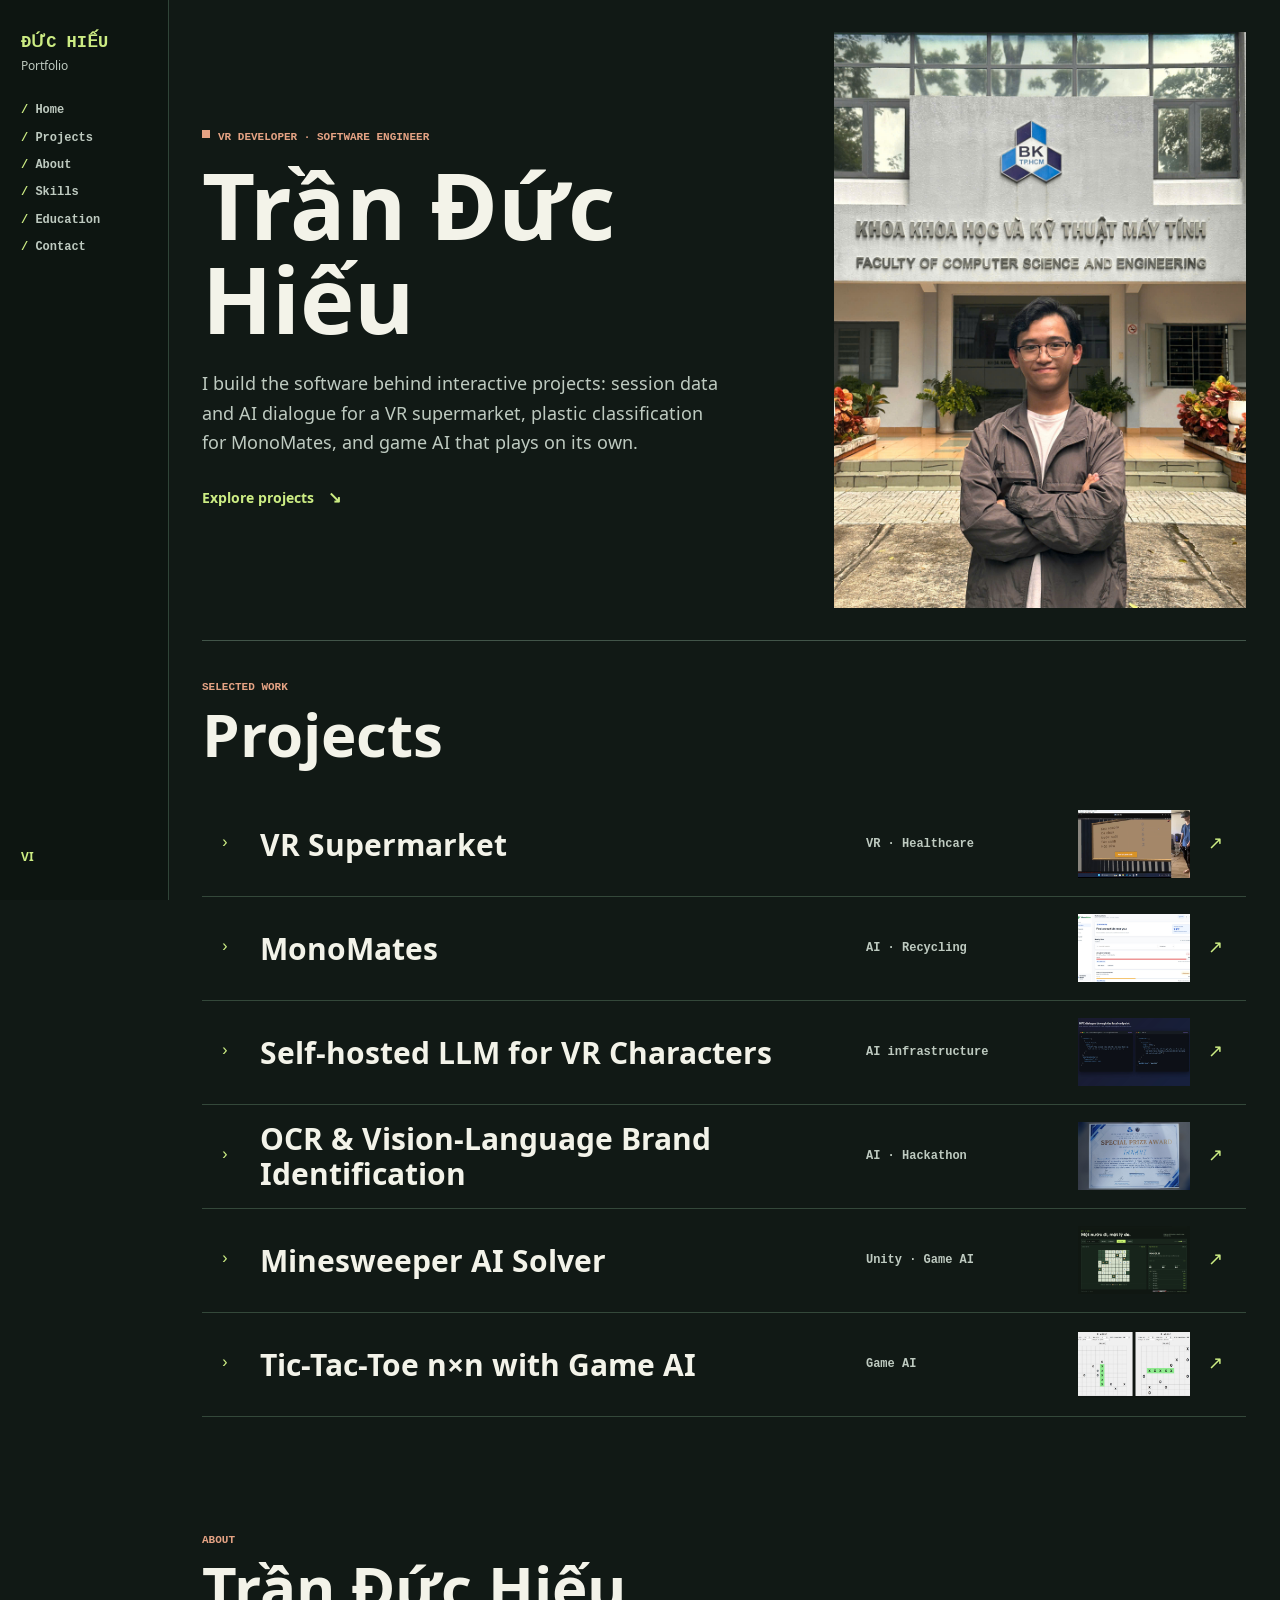
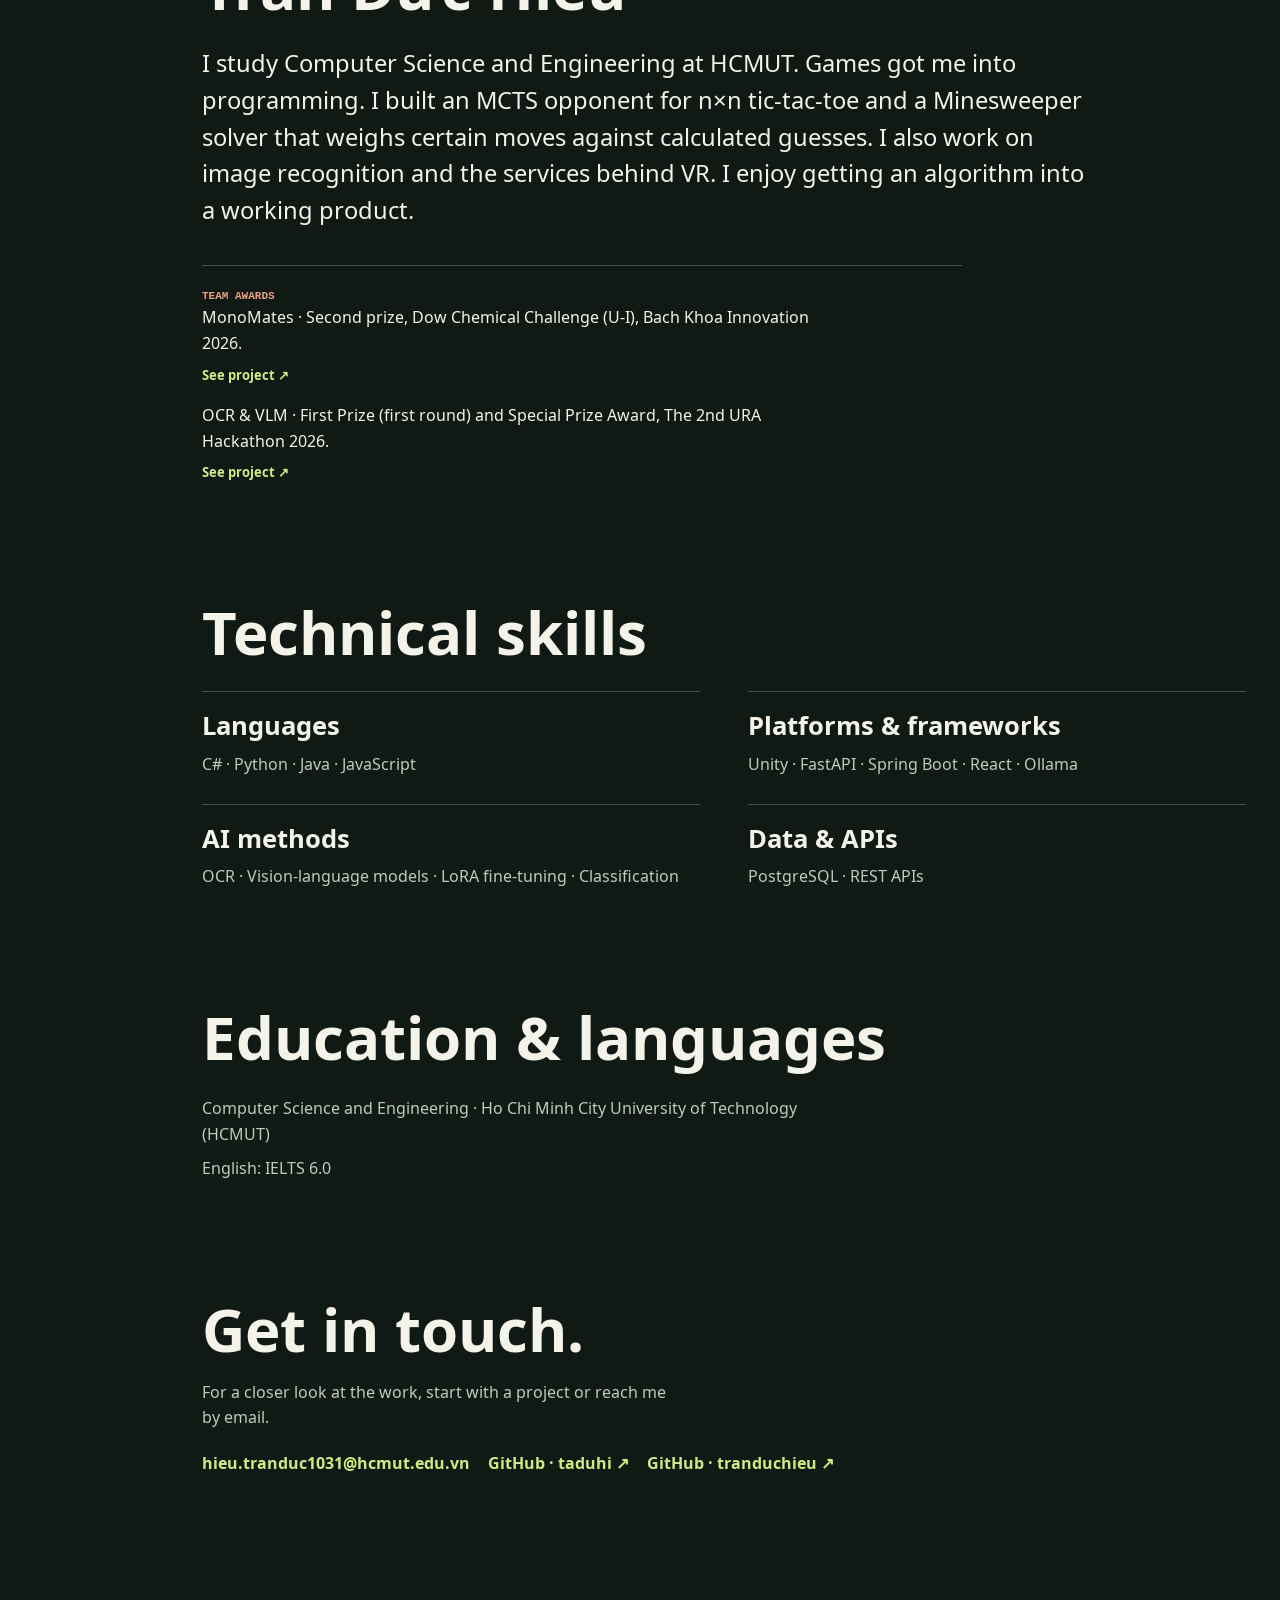
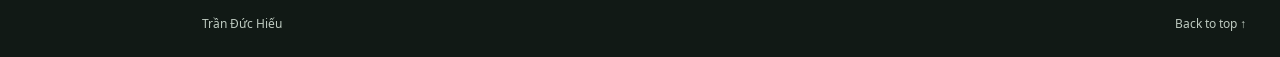
==== commit 4fa18d85: "Refine portfolio content and project details" ====
--- a/duc-hieu/index.html
+++ b/duc-hieu/index.html
@@ -259,21 +259,21 @@
 @media(prefers-reduced-motion:reduce){*,*::before,*::after{animation:none!important;transition:none!important}}
 </style><link rel="stylesheet" href="assets/css/portrait.css"><link rel="stylesheet" href="assets/css/refinement.css"></head>
 <body class="hieu"><a class="skip" href="#content"><span class="en" lang="en">Skip to content</span><span class="vi" lang="vi">Bỏ qua menu</span></a>
-<header class="site-top"><div class="identity"><a class="mark" href="#home">ĐỨC HIẾU</a><span><span class="en" lang="en">Portfolio</span><span class="vi" lang="vi">Hồ sơ</span></span></div><div class="top-actions"><button type="button" class="toggle-menu" aria-controls="site-nav" aria-expanded="false" data-menu>Menu</button><button data-language type="button" aria-label="Đổi sang tiếng Việt">VI</button></div><nav id="site-nav" aria-label="Portfolio"><a href="#home"><span class="en" lang="en">Home</span><span class="vi" lang="vi">Trang chủ</span></a><a href="#work"><span class="en" lang="en">Projects</span><span class="vi" lang="vi">Dự án</span></a><a href="#about"><span class="en" lang="en">About</span><span class="vi" lang="vi">Giới thiệu</span></a><a href="#skills"><span class="en" lang="en">Skills</span><span class="vi" lang="vi">Kỹ năng</span></a><a href="#education"><span class="en" lang="en">Education</span><span class="vi" lang="vi">Học vấn</span></a><a href="#contact"><span class="en" lang="en">Contact</span><span class="vi" lang="vi">Liên hệ</span></a></nav></header><main id="content"><section class="hero" id="home"><div class="hero-copy"><p class="kicker"><span class="signal" aria-hidden="true"></span><span class="en" lang="en">VR Developer · Software Engineer</span><span class="vi" lang="vi">Phát triển VR · Kỹ sư phần mềm</span></p><h1><span class="en" lang="en">Trần Đức Hiếu</span><span class="vi" lang="vi">Trần Đức Hiếu</span></h1><p class="hero-lead"><span class="en" lang="en">I work on the systems behind interactive projects: patient sessions and AI dialogue for a VR supermarket, plastic classification for MonoMates, and game AI that can play on its own.</span><span class="vi" lang="vi">Tôi làm phần hệ thống phía sau các dự án tương tác: quản lý phiên và hội thoại AI cho siêu thị VR, phân loại nhựa cho MonoMates, và AI tự chơi game.</span></p><a class="cta" href="#work"><span class="en" lang="en">Explore projects</span><span class="vi" lang="vi">Xem dự án</span> <span aria-hidden="true">↘</span></a></div><div class="board portrait-board"><img class="hero-portrait" src="assets/img/portrait.jpg" alt="Portrait of Tran Duc Hieu at HCMUT" fetchpriority="high"></div></section>
+<header class="site-top"><div class="identity"><a class="mark" href="#home">ĐỨC HIẾU</a><span><span class="en" lang="en">Portfolio</span><span class="vi" lang="vi">Hồ sơ</span></span></div><div class="top-actions"><button type="button" class="toggle-menu" aria-controls="site-nav" aria-expanded="false" data-menu>Menu</button><button data-language type="button" aria-label="Đổi sang tiếng Việt">VI</button></div><nav id="site-nav" aria-label="Portfolio"><a href="#home"><span class="en" lang="en">Home</span><span class="vi" lang="vi">Trang chủ</span></a><a href="#work"><span class="en" lang="en">Projects</span><span class="vi" lang="vi">Dự án</span></a><a href="#about"><span class="en" lang="en">About</span><span class="vi" lang="vi">Giới thiệu</span></a><a href="#skills"><span class="en" lang="en">Skills</span><span class="vi" lang="vi">Kỹ năng</span></a><a href="#education"><span class="en" lang="en">Education</span><span class="vi" lang="vi">Học vấn</span></a><a href="#contact"><span class="en" lang="en">Contact</span><span class="vi" lang="vi">Liên hệ</span></a></nav></header><main id="content"><section class="hero" id="home"><div class="hero-copy"><p class="kicker"><span class="signal" aria-hidden="true"></span><span class="en" lang="en">VR Developer · Software Engineer</span><span class="vi" lang="vi">Phát triển VR · Kỹ sư phần mềm</span></p><h1><span class="en" lang="en">Trần Đức Hiếu</span><span class="vi" lang="vi">Trần Đức Hiếu</span></h1><p class="hero-lead"><span class="en" lang="en">I build the software behind interactive projects: session data and AI dialogue for a VR supermarket, plastic classification for MonoMates, and game AI that plays on its own.</span><span class="vi" lang="vi">Tôi làm phần mềm phía sau các dự án tương tác: dữ liệu phiên và hội thoại AI cho siêu thị VR, phân loại nhựa cho MonoMates, và AI tự chơi game.</span></p><a class="cta" href="#work"><span class="en" lang="en">Explore projects</span><span class="vi" lang="vi">Xem dự án</span> <span aria-hidden="true">↘</span></a></div><div class="board portrait-board"><img class="hero-portrait" src="assets/img/portrait.jpg" alt="Portrait of Tran Duc Hieu at HCMUT" fetchpriority="high"></div></section>
 <section class="section work" id="work"><header><p class="kicker"><span class="en" lang="en">Selected work</span><span class="vi" lang="vi">Dự án chọn lọc</span></p><h2><span class="en" lang="en">Projects</span><span class="vi" lang="vi">Các dự án</span></h2></header><ul class="project-index"><li><a class="terminal-row" href="#project-vr-supermarket" data-project="vr-supermarket"><span class="prompt" aria-hidden="true">›</span><span class="project-name"><span class="en" lang="en">VR Supermarket</span><span class="vi" lang="vi">VR Supermarket</span></span><span class="project-area"><span class="en" lang="en">VR · Healthcare</span><span class="vi" lang="vi">VR · Y tế</span></span><span class="project-thumb" aria-hidden="true"><img src="./media/vr-supermarket/harmony-vr-scene.png" alt="" decoding="async"></span><span class="row-arrow" aria-hidden="true">↗</span></a></li><li><a class="terminal-row" href="#project-monomates" data-project="monomates"><span class="prompt" aria-hidden="true">›</span><span class="project-name"><span class="en" lang="en">MonoMates</span><span class="vi" lang="vi">MonoMates</span></span><span class="project-area"><span class="en" lang="en">AI · Recycling</span><span class="vi" lang="vi">AI · Tái chế</span></span><span class="project-thumb" aria-hidden="true"><img src="./media/monomates/cover.jpg" alt="" decoding="async"></span><span class="row-arrow" aria-hidden="true">↗</span></a></li><li><a class="terminal-row" href="#project-local-llm-for-vr" data-project="local-llm-for-vr"><span class="prompt" aria-hidden="true">›</span><span class="project-name"><span class="en" lang="en">Self-hosted LLM for VR Characters</span><span class="vi" lang="vi">LLM tự triển khai cho nhân vật VR</span></span><span class="project-area"><span class="en" lang="en">AI infrastructure</span><span class="vi" lang="vi">Hạ tầng AI</span></span><span class="project-thumb" aria-hidden="true"><img src="./media/local-llm-for-vr/cover.jpg" alt="" decoding="async"></span><span class="row-arrow" aria-hidden="true">↗</span></a></li><li><a class="terminal-row" href="#project-ocr-brand-identification" data-project="ocr-brand-identification"><span class="prompt" aria-hidden="true">›</span><span class="project-name"><span class="en" lang="en">OCR &amp; Vision-Language Brand Identification</span><span class="vi" lang="vi">Nhận diện thương hiệu bằng OCR &amp; VLM</span></span><span class="project-area"><span class="en" lang="en">AI · Hackathon</span><span class="vi" lang="vi">AI · Hackathon</span></span><span class="project-thumb" aria-hidden="true"><img src="./media/ocr-brand-identification/cover.jpg" alt="" decoding="async"></span><span class="row-arrow" aria-hidden="true">↗</span></a></li><li><a class="terminal-row" href="#project-minesweeper" data-project="minesweeper"><span class="prompt" aria-hidden="true">›</span><span class="project-name"><span class="en" lang="en">Minesweeper AI Solver</span><span class="vi" lang="vi">Bộ giải AI cho Dò mìn</span></span><span class="project-area"><span class="en" lang="en">Unity · Game AI</span><span class="vi" lang="vi">Unity · AI trò chơi</span></span><span class="project-thumb" aria-hidden="true"><img src="./media/minesweeper/demo-screenshot.png" alt="" decoding="async"></span><span class="row-arrow" aria-hidden="true">↗</span></a></li><li><a class="terminal-row" href="#project-tic-tac-toe-ai" data-project="tic-tac-toe-ai"><span class="prompt" aria-hidden="true">›</span><span class="project-name"><span class="en" lang="en">Tic-Tac-Toe n×n with Game AI</span><span class="vi" lang="vi">Cờ ca-rô n×n với AI</span></span><span class="project-area"><span class="en" lang="en">Game AI</span><span class="vi" lang="vi">AI trong trò chơi</span></span><span class="project-thumb" aria-hidden="true"><img src="./media/tic-tac-toe-ai/cover.jpg" alt="" decoding="async"></span><span class="row-arrow" aria-hidden="true">↗</span></a></li></ul></section>
-<section class="section about" id="about"><p class="kicker"><span class="en" lang="en">About</span><span class="vi" lang="vi">Giới thiệu</span></p><h2>Trần Đức Hiếu</h2><p class="intro"><span class="en" lang="en">I study Computer Science and Engineering at HCMUT. Games first drew me to programming, and I still enjoy working out how an AI should make its next move. These days, much of my work happens behind the screen. For VR Supermarket, I connect the headset app to session data, AI dialogue and a clinician portal. In MonoMates, I work with the team on plastic classification and the web platform around it.</span><span class="vi" lang="vi">Tôi học Khoa học và Kỹ thuật Máy tính tại Bách khoa TP.HCM. Game đưa tôi đến với lập trình; đến giờ tôi vẫn thích tìm cách để AI chọn nước đi tiếp theo. Gần đây, tôi làm nhiều hơn ở phần người dùng không nhìn thấy. Với VR Supermarket, tôi nối ứng dụng VR với dữ liệu phiên, hội thoại AI và cổng cho bác sĩ. Ở MonoMates, tôi cùng nhóm làm mô hình phân loại nhựa và nền tảng web đi kèm.</span></p><div class="story-mark"><p class="kicker"><span class="en" lang="en">Team awards</span><span class="vi" lang="vi">Giải thưởng của nhóm</span></p><p><span class="en" lang="en">MonoMates · Second prize, Dow Chemical Challenge (U-I), Bach Khoa Innovation 2026.</span><span class="vi" lang="vi">MonoMates · Giải nhì Dow Chemical Challenge (U-I), Bach Khoa Innovation 2026.</span></p><a href="#project-monomates" data-project="monomates"><span class="en" lang="en">See project</span><span class="vi" lang="vi">Xem dự án</span> ↗</a><p style="margin-top:16px"><span class="en" lang="en">OCR &amp; VLM · First Prize (first round) and Special Prize Award, The 2nd URA Hackathon 2026.</span><span class="vi" lang="vi">OCR &amp; VLM · Giải Nhất vòng đầu và giải đặc biệt (Special Prize Award), The 2nd URA Hackathon 2026.</span></p><a href="#project-ocr-brand-identification" data-project="ocr-brand-identification"><span class="en" lang="en">See project</span><span class="vi" lang="vi">Xem dự án</span> ↗</a></div></section>
-<section class="section skills" id="skills"><h2><span class="en" lang="en">Tools &amp; focus</span><span class="vi" lang="vi">Công cụ &amp; chuyên môn</span></h2><div class="skill-list"><div class="skill-entry"><h3><span class="en" lang="en">Game AI</span><span class="vi" lang="vi">AI trò chơi</span></h3><p>Unity · C# · Constraint search · MCTS</p></div><div class="skill-entry"><h3><span class="en" lang="en">Applied AI</span><span class="vi" lang="vi">AI ứng dụng</span></h3><p>OCR · VLM · LLM integration · Plastic classification</p></div><div class="skill-entry"><h3><span class="en" lang="en">Backend &amp; data</span><span class="vi" lang="vi">Backend &amp; dữ liệu</span></h3><p>Python / FastAPI · Java / Spring Boot · PostgreSQL</p></div><div class="skill-entry"><h3><span class="en" lang="en">Interfaces &amp; integration</span><span class="vi" lang="vi">Giao diện &amp; tích hợp</span></h3><p>React · Clinician portal · MonoMates web · REST / WebSocket</p></div></div></section>
+<section class="section about" id="about"><p class="kicker"><span class="en" lang="en">About</span><span class="vi" lang="vi">Giới thiệu</span></p><h2>Trần Đức Hiếu</h2><p class="intro"><span class="en" lang="en">I study Computer Science and Engineering at HCMUT. Games got me into programming. I built an MCTS opponent for n×n tic-tac-toe and a Minesweeper solver that weighs certain moves against calculated guesses. I also work on image recognition and the services behind VR. I enjoy getting an algorithm into a working product.</span><span class="vi" lang="vi">Tôi học Khoa học và Kỹ thuật Máy tính tại Bách khoa TP.HCM. Game đưa tôi đến với lập trình. Tôi viết đối thủ MCTS cho cờ n×n và bộ giải Dò mìn biết phân biệt nước chắc chắn với nước phải đoán. Tôi còn làm nhận diện hình ảnh và hệ thống phía sau ứng dụng VR. Tôi thích đưa thuật toán vào một sản phẩm chạy được.</span></p><div class="story-mark"><p class="kicker"><span class="en" lang="en">Team awards</span><span class="vi" lang="vi">Giải thưởng của nhóm</span></p><p><span class="en" lang="en">MonoMates · Second prize, Dow Chemical Challenge (U-I), Bach Khoa Innovation 2026.</span><span class="vi" lang="vi">MonoMates · Giải nhì Dow Chemical Challenge (U-I), Bach Khoa Innovation 2026.</span></p><a href="#project-monomates" data-project="monomates"><span class="en" lang="en">See project</span><span class="vi" lang="vi">Xem dự án</span> ↗</a><p style="margin-top:16px"><span class="en" lang="en">OCR &amp; VLM · First Prize (first round) and Special Prize Award, The 2nd URA Hackathon 2026.</span><span class="vi" lang="vi">OCR &amp; VLM · Giải Nhất vòng đầu và giải đặc biệt (Special Prize Award), The 2nd URA Hackathon 2026.</span></p><a href="#project-ocr-brand-identification" data-project="ocr-brand-identification"><span class="en" lang="en">See project</span><span class="vi" lang="vi">Xem dự án</span> ↗</a></div></section>
+<section class="section skills" id="skills"><h2><span class="en" lang="en">Technical skills</span><span class="vi" lang="vi">Kỹ năng kỹ thuật</span></h2><div class="skill-list"><div class="skill-entry"><h3><span class="en" lang="en">Languages</span><span class="vi" lang="vi">Ngôn ngữ lập trình</span></h3><p>C# · Python · Java · JavaScript</p></div><div class="skill-entry"><h3><span class="en" lang="en">Platforms &amp; frameworks</span><span class="vi" lang="vi">Nền tảng &amp; framework</span></h3><p>Unity · FastAPI · Spring Boot · React · Ollama</p></div><div class="skill-entry"><h3><span class="en" lang="en">AI methods</span><span class="vi" lang="vi">Phương pháp AI</span></h3><p>OCR · Vision-language models · LoRA fine-tuning · Classification</p></div><div class="skill-entry"><h3><span class="en" lang="en">Data &amp; APIs</span><span class="vi" lang="vi">Dữ liệu &amp; API</span></h3><p>PostgreSQL · REST APIs</p></div></div></section>
 <section class="section education" id="education"><h2><span class="en" lang="en">Education &amp; languages</span><span class="vi" lang="vi">Học vấn &amp; ngoại ngữ</span></h2><ul><li><span class="en" lang="en">Computer Science and Engineering · Ho Chi Minh City University of Technology (HCMUT)</span><span class="vi" lang="vi">Khoa học và Kỹ thuật Máy tính · Trường Đại học Bách khoa, ĐHQG-HCM</span></li><li><span class="en" lang="en">English: IELTS 6.0</span><span class="vi" lang="vi">Tiếng Anh: IELTS 6.0</span></li></ul></section>
 <section class="section contact" id="contact"><h2><span class="en" lang="en">Get in touch.</span><span class="vi" lang="vi">Liên hệ.</span></h2><p class="contact-intro"><span class="en" lang="en">For a closer look at the work, start with a project or reach me by email.</span><span class="vi" lang="vi">Bạn có thể xem từng dự án hoặc liên hệ trực tiếp với tôi qua email.</span></p><div><a href="mailto:hieu.tranduc1031@hcmut.edu.vn">hieu.tranduc1031@hcmut.edu.vn</a><a href="https://github.com/taduhi">GitHub · taduhi ↗</a><a href="https://github.com/tranduchieu">GitHub · tranduchieu ↗</a></div></section>
 </main><footer><span>Trần Đức Hiếu</span><a href="#home"><span class="en" lang="en">Back to top</span><span class="vi" lang="vi">Về đầu trang</span> ↑</a></footer>
 <dialog id="project-dialog" aria-labelledby="detail-heading"><header class="dialog-top"><span>Trần Đức Hiếu</span><button type="button" data-close><span class="en" lang="en">Close project</span><span class="vi" lang="vi">Đóng dự án</span> ×</button></header><div id="project-content"></div></dialog>
-<template id="detail-vr-supermarket"><article class="detail"><header class="detail-title"><p class="kicker"><span class="en" lang="en">VR · Healthcare</span><span class="vi" lang="vi">VR · Y tế</span></p><h2 id="detail-heading" tabindex="-1"><span class="en" lang="en">VR Supermarket</span><span class="vi" lang="vi">VR Supermarket</span></h2><p><span class="en" lang="en">A shopping task in VR for patients, with a web portal where clinicians can review each session.</span><span class="vi" lang="vi">Bệnh nhân tập mua sắm trong VR; sau mỗi phiên, bác sĩ xem lại quá trình trên cổng web.</span></p></header><dl class="fields"><div class="field"><dt><span class="en" lang="en">My role</span><span class="vi" lang="vi">Vai trò của tôi</span></dt><dd><span class="en" lang="en">Software &amp; AI Developer</span><span class="vi" lang="vi">Phát triển phần mềm &amp; AI</span></dd></div><div class="field"><dt><span class="en" lang="en">Timeline / milestone</span><span class="vi" lang="vi">Thời gian / cột mốc</span></dt><dd><span class="en" lang="en">2026</span><span class="vi" lang="vi">2026</span></dd></div><div class="field"><dt><span class="en" lang="en">My contribution</span><span class="vi" lang="vi">Phần việc của tôi</span></dt><dd><span class="en" lang="en">I built the server that connects the VR app with AI services and the clinician portal. I also worked on session management and the patient context used in in-game conversations.</span><span class="vi" lang="vi">Tôi xây server nối ứng dụng VR với dịch vụ AI và cổng web cho bác sĩ. Phần việc còn có quản lý phiên và đưa ngữ cảnh bệnh nhân vào hội thoại trong game.</span></dd></div><div class="field"><dt><span class="en" lang="en">Result / status</span><span class="vi" lang="vi">Kết quả / trạng thái</span></dt><dd><span class="en" lang="en">The team tested the VR shopping task with patients and collected their feedback. Clinicians could record and review each session.</span><span class="vi" lang="vi">Nhóm đã thử tác vụ mua sắm VR với bệnh nhân và ghi nhận phản hồi. Bác sĩ có thể lưu và xem lại từng phiên.</span></dd></div><div class="field"><dt><span class="en" lang="en">Tools</span><span class="vi" lang="vi">Công cụ</span></dt><dd><span class="en" lang="en">Unity VR client · FastAPI · PostgreSQL · React</span><span class="vi" lang="vi">Unity VR client · FastAPI · PostgreSQL · React</span></dd></div></dl><section class="related"><h3><span class="en" lang="en">Related links</span><span class="vi" lang="vi">Liên kết liên quan</span></h3><a href="https://www.youtube.com/watch?v=Xsw1lLkJpA8" target="_blank" rel="noopener"><span class="en" lang="en">VR gameplay demo</span><span class="vi" lang="vi">Video demo trong VR</span> <span aria-hidden="true">↗</span></a><p><span class="en" lang="en">The backend and clinician portal source is private.</span><span class="vi" lang="vi">Mã nguồn backend và cổng bác sĩ được lưu riêng.</span></p></section><section class="gallery"><h3><span class="en" lang="en">Project images</span><span class="vi" lang="vi">Hình ảnh dự án</span></h3><div class="gallery-grid"><figure><div class="photo-stage"><img data-img="./media/vr-supermarket/cover.jpg" alt="The VR Supermarket development team" decoding="async" hidden><div class="photo-empty"><span aria-hidden="true">＋</span><code>cover.jpg</code></div></div><figcaption><span class="en" lang="en">The VR Supermarket development team</span><span class="vi" lang="vi">Nhóm phát triển dự án VR Supermarket</span></figcaption></figure><figure><div class="photo-stage has-image"><video controls preload="metadata" playsinline poster="./media/vr-supermarket/trial-poster.jpg"><source src="./media/vr-supermarket/trial.mp4" type="video/mp4"></video></div><figcaption><span class="en" lang="en">Real-world trial with patients, with their feedback collected</span><span class="vi" lang="vi">Thử nghiệm thực tế với bệnh nhân và thu thập phản hồi</span></figcaption></figure><figure><div class="photo-stage"><img data-img="./media/vr-supermarket/portal.jpg" alt="Clinician portal overview (demo data)" decoding="async" hidden><div class="photo-empty"><span aria-hidden="true">＋</span><code>portal.jpg</code></div></div><figcaption><span class="en" lang="en">Clinician portal overview (demo data)</span><span class="vi" lang="vi">Tổng quan cổng bác sĩ (dữ liệu demo)</span></figcaption></figure><figure><div class="photo-stage"><img data-img="./media/vr-supermarket/process.jpg" alt="Therapy session management (demo data)" decoding="async" hidden><div class="photo-empty"><span aria-hidden="true">＋</span><code>process.jpg</code></div></div><figcaption><span class="en" lang="en">Therapy session management (demo data)</span><span class="vi" lang="vi">Quản lý phiên trị liệu (dữ liệu demo)</span></figcaption></figure><figure><div class="photo-stage"><img data-img="./media/vr-supermarket/result.jpg" alt="AI dialogue log per patient (demo data)" decoding="async" hidden><div class="photo-empty"><span aria-hidden="true">＋</span><code>result.jpg</code></div></div><figcaption><span class="en" lang="en">AI dialogue log per patient (demo data)</span><span class="vi" lang="vi">Nhật ký hội thoại AI theo bệnh nhân (dữ liệu demo)</span></figcaption></figure><figure><div class="photo-stage"><img data-img="./media/vr-supermarket/harmony-vr-scene.png" alt="VR shopping list shown during a teammate’s headset demo" decoding="async" hidden><div class="photo-empty"><span aria-hidden="true">＋</span><code>harmony-vr-scene.png</code></div></div><figcaption><span class="en" lang="en">Shopping list in the VR demo, from a teammate’s Harmony project page.</span><span class="vi" lang="vi">Danh sách mua sắm trong bản demo VR, ảnh từ trang Harmony của thành viên nhóm.</span> <a href="https://kandy2705.github.io/projects/harmony-vr" rel="noopener" target="_blank">Harmony VR ↗</a></figcaption></figure></div></section></article></template><template id="detail-monomates"><article class="detail"><header class="detail-title"><p class="kicker"><span class="en" lang="en">AI · Recycling</span><span class="vi" lang="vi">AI · Tái chế</span></p><h2 id="detail-heading" tabindex="-1"><span class="en" lang="en">MonoMates</span><span class="vi" lang="vi">MonoMates</span></h2><p><span class="en" lang="en">MonoMates starts at the collection bin: it checks for an item before giving a reward. A low-cost conveyor then uses spectral sensing and machine learning to tell plastic types apart.</span><span class="vi" lang="vi">MonoMates bắt đầu từ thùng thu gom: thùng kiểm tra có vật phẩm rồi mới trao thưởng. Sau đó, băng chuyền dùng cảm biến phổ và học máy để phân biệt các loại nhựa.</span></p></header><dl class="fields"><div class="field"><dt><span class="en" lang="en">My role</span><span class="vi" lang="vi">Vai trò của tôi</span></dt><dd><span class="en" lang="en">AI &amp; ML Engineer</span><span class="vi" lang="vi">Phát triển AI &amp; học máy</span></dd></div><div class="field"><dt><span class="en" lang="en">Timeline / milestone</span><span class="vi" lang="vi">Thời gian / cột mốc</span></dt><dd><span class="en" lang="en">Bach Khoa Innovation 2026 · Grand Final on 12 September 2026</span><span class="vi" lang="vi">Bach Khoa Innovation 2026 · Chung kết ngày 12/9/2026</span></dd></div><div class="field"><dt><span class="en" lang="en">My contribution</span><span class="vi" lang="vi">Phần việc của tôi</span></dt><dd><span class="en" lang="en">I worked with Nguyễn Hoàng Lịch on the system architecture, the plastic classification model and the web platform.</span><span class="vi" lang="vi">Tôi cùng Nguyễn Hoàng Lịch làm kiến trúc hệ thống, mô hình phân loại nhựa và nền tảng web.</span></dd></div><div class="field"><dt><span class="en" lang="en">Result / status</span><span class="vi" lang="vi">Kết quả / trạng thái</span></dt><dd><span class="en" lang="en">Second prize at Bach Khoa Innovation 2026, Dow Chemical Challenge (U-I), under the Design for Circularity theme.</span><span class="vi" lang="vi">Giải nhì Bach Khoa Innovation 2026, Dow Chemical Challenge (U-I), chủ đề Design for Circularity.</span></dd></div><div class="field"><dt><span class="en" lang="en">Tools</span><span class="vi" lang="vi">Công cụ</span></dt><dd><span class="en" lang="en">AS7265x spectral sensor · Machine learning · Spring Boot · PostgreSQL · JavaScript</span><span class="vi" lang="vi">AS7265x spectral sensor · Machine learning · Spring Boot · PostgreSQL · JavaScript</span></dd></div></dl><section class="related"><h3><span class="en" lang="en">Related links</span><span class="vi" lang="vi">Liên kết liên quan</span></h3><a href="https://github.com/taduhi/BKI_Monomates_Web"><span class="en" lang="en">GitHub</span><span class="vi" lang="vi">GitHub</span> <span aria-hidden="true">↗</span></a><a href="https://ura.hcmut.edu.vn/tintuc/three-months-a-lab-full-of-plastic-and-one-working-idea"><span class="en" lang="en">Project article</span><span class="vi" lang="vi">Bài viết dự án</span> <span aria-hidden="true">↗</span></a></section><section class="gallery"><h3><span class="en" lang="en">Project images</span><span class="vi" lang="vi">Hình ảnh dự án</span></h3><div class="gallery-grid"><figure><div class="photo-stage"><img data-img="./media/monomates/cover.jpg" alt="MonoMates web app: finding nearby smart bins (demo data)" decoding="async" hidden><div class="photo-empty"><span aria-hidden="true">＋</span><code>cover.jpg</code></div></div><figcaption><span class="en" lang="en">MonoMates web app: finding nearby smart bins (demo data)</span><span class="vi" lang="vi">Ứng dụng web MonoMates: tìm thùng thông minh gần bạn (dữ liệu demo)</span></figcaption></figure><figure><div class="photo-stage"><img data-img="./media/monomates/process.jpg" alt="Prototype bin and sorting conveyor at the Bach Khoa Innovation 2026 exhibition" decoding="async" hidden><div class="photo-empty"><span aria-hidden="true">＋</span><code>process.jpg</code></div></div><figcaption><span class="en" lang="en">Prototype bin and sorting conveyor at the Bach Khoa Innovation 2026 exhibition</span><span class="vi" lang="vi">Thùng và băng chuyền phân loại mẫu tại triển lãm Bach Khoa Innovation 2026</span> <a href="https://ura.hcmut.edu.vn/tintuc/three-months-a-lab-full-of-plastic-and-one-working-idea" rel="noopener" target="_blank">URA Research Group blog</a></figcaption></figure><figure><div class="photo-stage"><img data-img="./media/monomates/result.jpg" alt="Second prize, Dow Chemical Challenge (U-I), Bach Khoa Innovation 2026" decoding="async" hidden><div class="photo-empty"><span aria-hidden="true">＋</span><code>result.jpg</code></div></div><figcaption><span class="en" lang="en">Second prize, Dow Chemical Challenge (U-I), Bach Khoa Innovation 2026</span><span class="vi" lang="vi">Giải nhì Dow Chemical Challenge (U-I), Bach Khoa Innovation 2026</span></figcaption></figure></div></section></article></template><template id="detail-local-llm-for-vr"><article class="detail"><header class="detail-title"><p class="kicker"><span class="en" lang="en">AI infrastructure</span><span class="vi" lang="vi">Hạ tầng AI</span></p><h2 id="detail-heading" tabindex="-1"><span class="en" lang="en">Self-hosted LLM for VR Characters</span><span class="vi" lang="vi">LLM tự triển khai cho nhân vật VR</span></h2><p><span class="en" lang="en">I hosted Qwen3 locally and exposed an endpoint for conversations with VR characters.</span><span class="vi" lang="vi">Tôi chạy Qwen3 trên máy chủ riêng và mở một endpoint để nhân vật VR đối thoại qua đó.</span></p></header><dl class="fields"><div class="field"><dt><span class="en" lang="en">My role</span><span class="vi" lang="vi">Vai trò của tôi</span></dt><dd><span class="en" lang="en">Developer</span><span class="vi" lang="vi">Phát triển hệ thống</span></dd></div><div class="field"><dt><span class="en" lang="en">Timeline / milestone</span><span class="vi" lang="vi">Thời gian / cột mốc</span></dt><dd><span class="en" lang="en">2026</span><span class="vi" lang="vi">2026</span></dd></div><div class="field"><dt><span class="en" lang="en">My contribution</span><span class="vi" lang="vi">Phần việc của tôi</span></dt><dd><span class="en" lang="en">I deployed Qwen3 with Ollama, made an endpoint compatible with Gemini-style requests and wrote a tool to measure response time.</span><span class="vi" lang="vi">Tôi triển khai Qwen3 bằng Ollama, tạo endpoint nhận yêu cầu theo kiểu Gemini và viết công cụ đo thời gian phản hồi.</span></dd></div><div class="field"><dt><span class="en" lang="en">Result / status</span><span class="vi" lang="vi">Kết quả / trạng thái</span></dt><dd><span class="en" lang="en">The VR app can use the local model by pointing to a different endpoint.</span><span class="vi" lang="vi">Ứng dụng VR có thể dùng mô hình nội bộ chỉ bằng cách đổi địa chỉ endpoint.</span></dd></div><div class="field"><dt><span class="en" lang="en">Tools</span><span class="vi" lang="vi">Công cụ</span></dt><dd><span class="en" lang="en">Qwen3 8B · Ollama · Gemini-style API · Cloudflare Tunnel</span><span class="vi" lang="vi">Qwen3 8B · Ollama · API kiểu Gemini · Cloudflare Tunnel</span></dd></div></dl><section class="related"><h3><span class="en" lang="en">Related links</span><span class="vi" lang="vi">Liên kết liên quan</span></h3><a href="https://github.com/taduhi/MLLM_HOST_CALL_API_test"><span class="en" lang="en">GitHub</span><span class="vi" lang="vi">GitHub</span> <span aria-hidden="true">↗</span></a></section><section class="gallery"><h3><span class="en" lang="en">Project images</span><span class="vi" lang="vi">Hình ảnh dự án</span></h3><div class="gallery-grid"><figure><div class="photo-stage"><img data-img="./media/local-llm-for-vr/cover.jpg" alt="Example NPC dialogue: request and response through the local endpoint" decoding="async" hidden><div class="photo-empty"><span aria-hidden="true">＋</span><code>cover.jpg</code></div></div><figcaption><span class="en" lang="en">Example NPC dialogue: request and response through the local endpoint</span><span class="vi" lang="vi">Ví dụ hội thoại NPC: yêu cầu và phản hồi qua endpoint nội bộ</span></figcaption></figure><figure><div class="photo-stage"><img data-img="./media/local-llm-for-vr/process.jpg" alt="Request and response handling in the test tool (ui.py)" decoding="async" hidden><div class="photo-empty"><span aria-hidden="true">＋</span><code>process.jpg</code></div></div><figcaption><span class="en" lang="en">Request and response handling in the test tool (ui.py)</span><span class="vi" lang="vi">Xử lý yêu cầu và phản hồi trong công cụ kiểm thử (ui.py)</span></figcaption></figure><figure><div class="photo-stage"><img data-img="./media/local-llm-for-vr/result.jpg" alt="Architecture: VR client, public endpoint, Qwen host and response-time tester" decoding="async" hidden><div class="photo-empty"><span aria-hidden="true">＋</span><code>result.jpg</code></div></div><figcaption><span class="en" lang="en">Architecture: VR client, public endpoint, Qwen host and response-time tester</span><span class="vi" lang="vi">Kiến trúc: ứng dụng VR, endpoint công khai, máy chủ Qwen và công cụ đo thời gian phản hồi</span></figcaption></figure></div></section></article></template><template id="detail-ocr-brand-identification"><article class="detail"><header class="detail-title"><p class="kicker"><span class="en" lang="en">AI · Hackathon</span><span class="vi" lang="vi">AI · Hackathon</span></p><h2 id="detail-heading" tabindex="-1"><span class="en" lang="en">OCR &amp; Vision-Language Brand Identification</span><span class="vi" lang="vi">Nhận diện thương hiệu bằng OCR &amp; VLM</span></h2><p><span class="en" lang="en">This project reads brand and product names in Vietnamese and English from social media and commercial images. It combines OCR with a vision-language model.</span><span class="vi" lang="vi">Dự án đọc tên thương hiệu, sản phẩm bằng tiếng Việt và tiếng Anh trên ảnh mạng xã hội, ảnh thương mại. Nhóm kết hợp OCR với mô hình thị giác–ngôn ngữ.</span></p></header><dl class="fields"><div class="field"><dt><span class="en" lang="en">My role</span><span class="vi" lang="vi">Vai trò của tôi</span></dt><dd><span class="en" lang="en">AI Engineer · URA Hackathon</span><span class="vi" lang="vi">Phát triển AI · URA Hackathon</span></dd></div><div class="field"><dt><span class="en" lang="en">Timeline / milestone</span><span class="vi" lang="vi">Thời gian / cột mốc</span></dt><dd><span class="en" lang="en">The 2nd URA Hackathon · team TANAHI</span><span class="vi" lang="vi">The 2nd URA Hackathon · nhóm TANAHI</span></dd></div><div class="field"><dt><span class="en" lang="en">My contribution</span><span class="vi" lang="vi">Phần việc của tôi</span></dt><dd><span class="en" lang="en">I connected external OCR to Qwen2.5-VL-3B, fine-tuned with LoRA, and helped test the system on 582 images.</span><span class="vi" lang="vi">Tôi nối OCR bên ngoài với Qwen2.5-VL-3B được tinh chỉnh bằng LoRA, rồi cùng nhóm đánh giá hệ thống trên 582 ảnh.</span></dd></div><div class="field"><dt><span class="en" lang="en">Result / status</span><span class="vi" lang="vi">Kết quả / trạng thái</span></dt><dd><span class="en" lang="en">The team won First Prize in the opening round of The 2nd URA Hackathon 2026 and advanced to the next stage. We also received a Special Prize Award for visual product intelligence. The work later became a paper submitted to FJCAI 2027.</span><span class="vi" lang="vi">Nhóm đoạt giải Nhất vòng đầu The 2nd URA Hackathon 2026 và vào vòng tiếp theo. Nhóm còn nhận giải đặc biệt (Special Prize Award) về hiểu thông tin sản phẩm qua hình ảnh. Sau cuộc thi, công trình được phát triển thành bài báo nộp FJCAI 2027.</span></dd></div><div class="field"><dt><span class="en" lang="en">Tools</span><span class="vi" lang="vi">Công cụ</span></dt><dd><span class="en" lang="en">PaddleOCR · VietOCR · Qwen2.5-VL-3B · LoRA</span><span class="vi" lang="vi">PaddleOCR · VietOCR · Qwen2.5-VL-3B · LoRA</span></dd></div></dl><section class="related"><h3><span class="en" lang="en">Related links</span><span class="vi" lang="vi">Liên kết liên quan</span></h3><a href="https://github.com/tranduchieu/ocr-vlm-vietnamese-english-brand-identification"><span class="en" lang="en">GitHub</span><span class="vi" lang="vi">GitHub</span> <span aria-hidden="true">↗</span></a><a href="https://doi.org/10.5281/zenodo.24212709"><span class="en" lang="en">Dataset (Zenodo)</span><span class="vi" lang="vi">Bộ dữ liệu (Zenodo)</span> <span aria-hidden="true">↗</span></a><a href="https://ura.hcmut.edu.vn/the-2nd-ura-hackathon-2026-ocr-leaderboards-and-one-very-long-afternoon"><span class="en" lang="en">Hackathon article</span><span class="vi" lang="vi">Bài viết về hackathon</span> <span aria-hidden="true">↗</span></a></section><section class="gallery"><h3><span class="en" lang="en">Project images</span><span class="vi" lang="vi">Hình ảnh dự án</span></h3><div class="gallery-grid"><figure><div class="photo-stage"><img data-img="./media/ocr-brand-identification/cover.jpg" alt="Special Prize Award, The 2nd URA Hackathon" decoding="async" hidden><div class="photo-empty"><span aria-hidden="true">＋</span><code>cover.jpg</code></div></div><figcaption><span class="en" lang="en">Special Prize Award, The 2nd URA Hackathon</span><span class="vi" lang="vi">Giải đặc biệt (Special Prize Award), The 2nd URA Hackathon</span></figcaption></figure><figure><div class="photo-stage"><img data-img="./media/ocr-brand-identification/process.jpg" alt="OCR-assisted vision-language pipeline" decoding="async" hidden><div class="photo-empty"><span aria-hidden="true">＋</span><code>process.jpg</code></div></div><figcaption><span class="en" lang="en">OCR-assisted vision-language pipeline</span><span class="vi" lang="vi">Pipeline kết hợp OCR và mô hình thị giác–ngôn ngữ</span></figcaption></figure><figure><div class="photo-stage"><img data-img="./media/ocr-brand-identification/result.jpg" alt="Brand and product F1 on the 582-image benchmark" decoding="async" hidden><div class="photo-empty"><span aria-hidden="true">＋</span><code>result.jpg</code></div></div><figcaption><span class="en" lang="en">Brand and product F1 on the 582-image benchmark</span><span class="vi" lang="vi">F1 nhận diện thương hiệu và sản phẩm trên benchmark 582 ảnh</span></figcaption></figure></div></section></article></template><template id="detail-minesweeper"><article class="detail">
+<template id="detail-vr-supermarket"><article class="detail"><header class="detail-title"><p class="kicker"><span class="en" lang="en">VR · Healthcare</span><span class="vi" lang="vi">VR · Y tế</span></p><h2 id="detail-heading" tabindex="-1"><span class="en" lang="en">VR Supermarket</span><span class="vi" lang="vi">VR Supermarket</span></h2><p><span class="en" lang="en">A shopping task in VR for patients, with a web portal where clinicians can review each session.</span><span class="vi" lang="vi">Bệnh nhân tập mua sắm trong VR; sau mỗi phiên, bác sĩ xem lại quá trình trên cổng web.</span></p></header><dl class="fields"><div class="field"><dt><span class="en" lang="en">My role</span><span class="vi" lang="vi">Vai trò của tôi</span></dt><dd><span class="en" lang="en">Software &amp; AI Developer</span><span class="vi" lang="vi">Phát triển phần mềm &amp; AI</span></dd></div><div class="field"><dt><span class="en" lang="en">Year</span><span class="vi" lang="vi">Năm</span></dt><dd><span class="en" lang="en">2026</span><span class="vi" lang="vi">2026</span></dd></div><div class="field"><dt><span class="en" lang="en">My contribution</span><span class="vi" lang="vi">Phần việc của tôi</span></dt><dd><span class="en" lang="en">I built the server that connects the VR app with AI services and the clinician portal. I also worked on session management and the patient context used in in-game conversations.</span><span class="vi" lang="vi">Tôi xây server nối ứng dụng VR với dịch vụ AI và cổng web cho bác sĩ. Phần việc còn có quản lý phiên và đưa ngữ cảnh bệnh nhân vào hội thoại trong game.</span></dd></div><div class="field"><dt><span class="en" lang="en">Field test</span><span class="vi" lang="vi">Thử nghiệm</span></dt><dd><span class="en" lang="en">The team tested the VR shopping task with patients and collected their feedback. Clinicians could record and review each session.</span><span class="vi" lang="vi">Nhóm đã thử tác vụ mua sắm VR với bệnh nhân và ghi nhận phản hồi. Bác sĩ có thể lưu và xem lại từng phiên.</span></dd></div><div class="field"><dt><span class="en" lang="en">Stack</span><span class="vi" lang="vi">Công nghệ</span></dt><dd><span class="en" lang="en">Unity VR client · FastAPI · PostgreSQL · React</span><span class="vi" lang="vi">Unity VR client · FastAPI · PostgreSQL · React</span></dd></div></dl><section class="related"><h3><span class="en" lang="en">Related links</span><span class="vi" lang="vi">Liên kết liên quan</span></h3><a href="https://www.youtube.com/watch?v=Xsw1lLkJpA8" target="_blank" rel="noopener"><span class="en" lang="en">VR gameplay demo</span><span class="vi" lang="vi">Video demo trong VR</span> <span aria-hidden="true">↗</span></a><p><span class="en" lang="en">The backend and clinician portal source is private.</span><span class="vi" lang="vi">Mã nguồn backend và cổng bác sĩ được lưu riêng.</span></p></section><section class="gallery"><h3><span class="en" lang="en">Project images</span><span class="vi" lang="vi">Hình ảnh dự án</span></h3><div class="gallery-grid"><figure><div class="photo-stage"><img data-img="./media/vr-supermarket/cover.jpg" alt="The VR Supermarket development team" decoding="async" hidden><div class="photo-empty"><span aria-hidden="true">＋</span><code>cover.jpg</code></div></div><figcaption><span class="en" lang="en">The VR Supermarket development team</span><span class="vi" lang="vi">Nhóm phát triển dự án VR Supermarket</span></figcaption></figure><figure><div class="photo-stage has-image"><video controls preload="metadata" playsinline poster="./media/vr-supermarket/trial-poster.jpg"><source src="./media/vr-supermarket/trial.mp4" type="video/mp4"></video></div><figcaption><span class="en" lang="en">Real-world trial with patients, with their feedback collected</span><span class="vi" lang="vi">Thử nghiệm thực tế với bệnh nhân và thu thập phản hồi</span></figcaption></figure><figure><div class="photo-stage"><img data-img="./media/vr-supermarket/portal.jpg" alt="Clinician portal overview (demo data)" decoding="async" hidden><div class="photo-empty"><span aria-hidden="true">＋</span><code>portal.jpg</code></div></div><figcaption><span class="en" lang="en">Clinician portal overview (demo data)</span><span class="vi" lang="vi">Tổng quan cổng bác sĩ (dữ liệu demo)</span></figcaption></figure><figure><div class="photo-stage"><img data-img="./media/vr-supermarket/process.jpg" alt="Session management (demo data)" decoding="async" hidden><div class="photo-empty"><span aria-hidden="true">＋</span><code>process.jpg</code></div></div><figcaption><span class="en" lang="en">Session management (demo data)</span><span class="vi" lang="vi">Quản lý phiên (dữ liệu demo)</span></figcaption></figure><figure><div class="photo-stage"><img data-img="./media/vr-supermarket/result.jpg" alt="AI dialogue log per patient (demo data)" decoding="async" hidden><div class="photo-empty"><span aria-hidden="true">＋</span><code>result.jpg</code></div></div><figcaption><span class="en" lang="en">AI dialogue log per patient (demo data)</span><span class="vi" lang="vi">Nhật ký hội thoại AI theo bệnh nhân (dữ liệu demo)</span></figcaption></figure><figure><div class="photo-stage"><img data-img="./media/vr-supermarket/harmony-vr-scene.png" alt="VR shopping list shown during a teammate’s headset demo" decoding="async" hidden><div class="photo-empty"><span aria-hidden="true">＋</span><code>harmony-vr-scene.png</code></div></div><figcaption><span class="en" lang="en">Shopping list in the VR demo, from a teammate’s Harmony project page.</span><span class="vi" lang="vi">Danh sách mua sắm trong bản demo VR, ảnh từ trang Harmony của thành viên nhóm.</span></figcaption></figure></div></section></article></template><template id="detail-monomates"><article class="detail"><header class="detail-title"><p class="kicker"><span class="en" lang="en">AI · Recycling</span><span class="vi" lang="vi">AI · Tái chế</span></p><h2 id="detail-heading" tabindex="-1"><span class="en" lang="en">MonoMates</span><span class="vi" lang="vi">MonoMates</span></h2><p><span class="en" lang="en">MonoMates starts at the collection bin: it checks for an item before giving a reward. A low-cost conveyor then uses spectral sensing and machine learning to tell plastic types apart.</span><span class="vi" lang="vi">MonoMates bắt đầu từ thùng thu gom: thùng kiểm tra có vật phẩm rồi mới trao thưởng. Sau đó, băng chuyền dùng cảm biến phổ và học máy để phân biệt các loại nhựa.</span></p></header><dl class="fields"><div class="field"><dt><span class="en" lang="en">My role</span><span class="vi" lang="vi">Vai trò của tôi</span></dt><dd><span class="en" lang="en">ML &amp; Web Developer</span><span class="vi" lang="vi">Phát triển ML &amp; web</span></dd></div><div class="field"><dt><span class="en" lang="en">Event</span><span class="vi" lang="vi">Sự kiện</span></dt><dd><span class="en" lang="en">Bach Khoa Innovation 2026 · Grand Final on 12 September 2026</span><span class="vi" lang="vi">Bach Khoa Innovation 2026 · Chung kết ngày 12/9/2026</span></dd></div><div class="field"><dt><span class="en" lang="en">My contribution</span><span class="vi" lang="vi">Phần việc của tôi</span></dt><dd><span class="en" lang="en">I worked with Nguyễn Hoàng Lịch on the system architecture, the plastic classification model and the web platform.</span><span class="vi" lang="vi">Tôi cùng Nguyễn Hoàng Lịch làm kiến trúc hệ thống, mô hình phân loại nhựa và nền tảng web.</span></dd></div><div class="field"><dt><span class="en" lang="en">Award</span><span class="vi" lang="vi">Giải thưởng</span></dt><dd><span class="en" lang="en">Second prize at Bach Khoa Innovation 2026, Dow Chemical Challenge (U-I), under the Design for Circularity theme.</span><span class="vi" lang="vi">Giải nhì Bach Khoa Innovation 2026, Dow Chemical Challenge (U-I), chủ đề Design for Circularity.</span></dd></div><div class="field"><dt><span class="en" lang="en">Components &amp; stack</span><span class="vi" lang="vi">Thành phần &amp; công nghệ</span></dt><dd><span class="en" lang="en">AS7265x spectral sensor · Classification model · Spring Boot · PostgreSQL · JavaScript</span><span class="vi" lang="vi">AS7265x spectral sensor · Classification model · Spring Boot · PostgreSQL · JavaScript</span></dd></div></dl><section class="related"><h3><span class="en" lang="en">Related links</span><span class="vi" lang="vi">Liên kết liên quan</span></h3><a href="https://github.com/taduhi/BKI_Monomates_Web"><span class="en" lang="en">GitHub</span><span class="vi" lang="vi">GitHub</span> <span aria-hidden="true">↗</span></a><a href="https://ura.hcmut.edu.vn/tintuc/three-months-a-lab-full-of-plastic-and-one-working-idea"><span class="en" lang="en">Project article</span><span class="vi" lang="vi">Bài viết dự án</span> <span aria-hidden="true">↗</span></a></section><section class="gallery"><h3><span class="en" lang="en">Project images</span><span class="vi" lang="vi">Hình ảnh dự án</span></h3><div class="gallery-grid"><figure><div class="photo-stage"><img data-img="./media/monomates/cover.jpg" alt="MonoMates web app: finding nearby smart bins (demo data)" decoding="async" hidden><div class="photo-empty"><span aria-hidden="true">＋</span><code>cover.jpg</code></div></div><figcaption><span class="en" lang="en">MonoMates web app: finding nearby smart bins (demo data)</span><span class="vi" lang="vi">Ứng dụng web MonoMates: tìm thùng thông minh gần bạn (dữ liệu demo)</span></figcaption></figure><figure><div class="photo-stage"><img data-img="./media/monomates/process.jpg" alt="Prototype bin and sorting conveyor at the Bach Khoa Innovation 2026 exhibition" decoding="async" hidden><div class="photo-empty"><span aria-hidden="true">＋</span><code>process.jpg</code></div></div><figcaption><span class="en" lang="en">Prototype bin and sorting conveyor at the Bach Khoa Innovation 2026 exhibition</span><span class="vi" lang="vi">Thùng và băng chuyền phân loại mẫu tại triển lãm Bach Khoa Innovation 2026</span> <a href="https://ura.hcmut.edu.vn/tintuc/three-months-a-lab-full-of-plastic-and-one-working-idea" rel="noopener" target="_blank">URA Research Group blog</a></figcaption></figure><figure><div class="photo-stage"><img data-img="./media/monomates/result.jpg" alt="Second prize, Dow Chemical Challenge (U-I), Bach Khoa Innovation 2026" decoding="async" hidden><div class="photo-empty"><span aria-hidden="true">＋</span><code>result.jpg</code></div></div><figcaption><span class="en" lang="en">Second prize, Dow Chemical Challenge (U-I), Bach Khoa Innovation 2026</span><span class="vi" lang="vi">Giải nhì Dow Chemical Challenge (U-I), Bach Khoa Innovation 2026</span></figcaption></figure></div></section></article></template><template id="detail-local-llm-for-vr"><article class="detail"><header class="detail-title"><p class="kicker"><span class="en" lang="en">AI infrastructure</span><span class="vi" lang="vi">Hạ tầng AI</span></p><h2 id="detail-heading" tabindex="-1"><span class="en" lang="en">Self-hosted LLM for VR Characters</span><span class="vi" lang="vi">LLM tự triển khai cho nhân vật VR</span></h2><p><span class="en" lang="en">I hosted Qwen3 locally and exposed an endpoint for conversations with VR characters.</span><span class="vi" lang="vi">Tôi chạy Qwen3 trên máy chủ riêng và mở một endpoint để nhân vật VR đối thoại qua đó.</span></p></header><dl class="fields"><div class="field"><dt><span class="en" lang="en">My role</span><span class="vi" lang="vi">Vai trò của tôi</span></dt><dd><span class="en" lang="en">LLM Integration Developer</span><span class="vi" lang="vi">Phát triển tích hợp LLM</span></dd></div><div class="field"><dt><span class="en" lang="en">Year</span><span class="vi" lang="vi">Năm</span></dt><dd><span class="en" lang="en">2026</span><span class="vi" lang="vi">2026</span></dd></div><div class="field"><dt><span class="en" lang="en">My contribution</span><span class="vi" lang="vi">Phần việc của tôi</span></dt><dd><span class="en" lang="en">I deployed Qwen3 with Ollama, made an endpoint compatible with Gemini-style requests and wrote a tool to measure response time.</span><span class="vi" lang="vi">Tôi triển khai Qwen3 bằng Ollama, tạo endpoint nhận yêu cầu theo kiểu Gemini và viết công cụ đo thời gian phản hồi.</span></dd></div><div class="field"><dt><span class="en" lang="en">Integration</span><span class="vi" lang="vi">Tích hợp</span></dt><dd><span class="en" lang="en">The VR app can use the local model by pointing to a different endpoint.</span><span class="vi" lang="vi">Ứng dụng VR có thể dùng mô hình nội bộ chỉ bằng cách đổi địa chỉ endpoint.</span></dd></div><div class="field"><dt><span class="en" lang="en">Stack</span><span class="vi" lang="vi">Công nghệ</span></dt><dd><span class="en" lang="en">Qwen3 8B · Ollama · Gemini-style API · Cloudflare Tunnel</span><span class="vi" lang="vi">Qwen3 8B · Ollama · API kiểu Gemini · Cloudflare Tunnel</span></dd></div></dl><section class="gallery"><h3><span class="en" lang="en">Project images</span><span class="vi" lang="vi">Hình ảnh dự án</span></h3><div class="gallery-grid"><figure><div class="photo-stage"><img data-img="./media/local-llm-for-vr/cover.jpg" alt="Example NPC dialogue: request and response through the local endpoint" decoding="async" hidden><div class="photo-empty"><span aria-hidden="true">＋</span><code>cover.jpg</code></div></div><figcaption><span class="en" lang="en">Example NPC dialogue: request and response through the local endpoint</span><span class="vi" lang="vi">Ví dụ hội thoại NPC: yêu cầu và phản hồi qua endpoint nội bộ</span></figcaption></figure><figure><div class="photo-stage"><img data-img="./media/local-llm-for-vr/process.jpg" alt="Request and response handling in the test tool (ui.py)" decoding="async" hidden><div class="photo-empty"><span aria-hidden="true">＋</span><code>process.jpg</code></div></div><figcaption><span class="en" lang="en">Request and response handling in the test tool (ui.py)</span><span class="vi" lang="vi">Xử lý yêu cầu và phản hồi trong công cụ kiểm thử (ui.py)</span></figcaption></figure><figure><div class="photo-stage"><img data-img="./media/local-llm-for-vr/result.jpg" alt="Architecture: VR client, public endpoint, Qwen host and response-time tester" decoding="async" hidden><div class="photo-empty"><span aria-hidden="true">＋</span><code>result.jpg</code></div></div><figcaption><span class="en" lang="en">Architecture: VR client, public endpoint, Qwen host and response-time tester</span><span class="vi" lang="vi">Kiến trúc: ứng dụng VR, endpoint công khai, máy chủ Qwen và công cụ đo thời gian phản hồi</span></figcaption></figure></div></section></article></template><template id="detail-ocr-brand-identification"><article class="detail"><header class="detail-title"><p class="kicker"><span class="en" lang="en">AI · Hackathon</span><span class="vi" lang="vi">AI · Hackathon</span></p><h2 id="detail-heading" tabindex="-1"><span class="en" lang="en">OCR &amp; Vision-Language Brand Identification</span><span class="vi" lang="vi">Nhận diện thương hiệu bằng OCR &amp; VLM</span></h2><p><span class="en" lang="en">This project reads brand and product names in Vietnamese and English from social media and commercial images. It combines OCR with a vision-language model.</span><span class="vi" lang="vi">Dự án đọc tên thương hiệu, sản phẩm bằng tiếng Việt và tiếng Anh trên ảnh mạng xã hội, ảnh thương mại. Nhóm kết hợp OCR với mô hình thị giác–ngôn ngữ.</span></p></header><dl class="fields"><div class="field"><dt><span class="en" lang="en">My role</span><span class="vi" lang="vi">Vai trò của tôi</span></dt><dd><span class="en" lang="en">AI Developer</span><span class="vi" lang="vi">Phát triển AI</span></dd></div><div class="field"><dt><span class="en" lang="en">Team / event</span><span class="vi" lang="vi">Nhóm / sự kiện</span></dt><dd><span class="en" lang="en">The 2nd URA Hackathon · team TANAHI</span><span class="vi" lang="vi">The 2nd URA Hackathon · nhóm TANAHI</span></dd></div><div class="field"><dt><span class="en" lang="en">My contribution</span><span class="vi" lang="vi">Phần việc của tôi</span></dt><dd><span class="en" lang="en">I integrated OCR output with Qwen2.5-VL-3B and helped evaluate the pipeline on a 582-image benchmark. The model uses a LoRA adapter.</span><span class="vi" lang="vi">Tôi nối kết quả OCR với Qwen2.5-VL-3B và cùng nhóm đánh giá pipeline trên bộ 582 ảnh. Mô hình dùng adapter LoRA.</span></dd></div><div class="field"><dt><span class="en" lang="en">Outcome</span><span class="vi" lang="vi">Kết quả</span></dt><dd><span class="en" lang="en">The team won First Prize in the opening round of The 2nd URA Hackathon 2026 and advanced to the next stage. We also received a Special Prize Award for visual product intelligence. The work later became a paper submitted to FJCAI 2027.</span><span class="vi" lang="vi">Nhóm đoạt giải Nhất vòng đầu The 2nd URA Hackathon 2026 và vào vòng tiếp theo. Nhóm còn nhận giải đặc biệt (Special Prize Award) về hiểu thông tin sản phẩm qua hình ảnh. Sau cuộc thi, công trình được phát triển thành bài báo nộp FJCAI 2027.</span></dd></div><div class="field"><dt><span class="en" lang="en">Models &amp; methods</span><span class="vi" lang="vi">Mô hình &amp; phương pháp</span></dt><dd><span class="en" lang="en">PaddleOCR · VietOCR · Qwen2.5-VL-3B · LoRA</span><span class="vi" lang="vi">PaddleOCR · VietOCR · Qwen2.5-VL-3B · LoRA</span></dd></div></dl><section class="related"><h3><span class="en" lang="en">Related links</span><span class="vi" lang="vi">Liên kết liên quan</span></h3><a href="https://github.com/tranduchieu/ocr-vlm-vietnamese-english-brand-identification"><span class="en" lang="en">GitHub</span><span class="vi" lang="vi">GitHub</span> <span aria-hidden="true">↗</span></a><a href="https://doi.org/10.5281/zenodo.24212709"><span class="en" lang="en">Dataset (Zenodo)</span><span class="vi" lang="vi">Bộ dữ liệu (Zenodo)</span> <span aria-hidden="true">↗</span></a><a href="https://ura.hcmut.edu.vn/the-2nd-ura-hackathon-2026-ocr-leaderboards-and-one-very-long-afternoon"><span class="en" lang="en">Hackathon article</span><span class="vi" lang="vi">Bài viết về hackathon</span> <span aria-hidden="true">↗</span></a></section><section class="gallery"><h3><span class="en" lang="en">Project images</span><span class="vi" lang="vi">Hình ảnh dự án</span></h3><div class="gallery-grid"><figure><div class="photo-stage"><img data-img="./media/ocr-brand-identification/cover.jpg" alt="Special Prize Award, The 2nd URA Hackathon" decoding="async" hidden><div class="photo-empty"><span aria-hidden="true">＋</span><code>cover.jpg</code></div></div><figcaption><span class="en" lang="en">Special Prize Award, The 2nd URA Hackathon</span><span class="vi" lang="vi">Giải đặc biệt (Special Prize Award), The 2nd URA Hackathon</span></figcaption></figure><figure><div class="photo-stage"><img data-img="./media/ocr-brand-identification/process.jpg" alt="OCR-assisted vision-language pipeline" decoding="async" hidden><div class="photo-empty"><span aria-hidden="true">＋</span><code>process.jpg</code></div></div><figcaption><span class="en" lang="en">OCR-assisted vision-language pipeline</span><span class="vi" lang="vi">Pipeline kết hợp OCR và mô hình thị giác–ngôn ngữ</span></figcaption></figure><figure><div class="photo-stage"><img data-img="./media/ocr-brand-identification/result.jpg" alt="Brand and product F1 on the 582-image benchmark" decoding="async" hidden><div class="photo-empty"><span aria-hidden="true">＋</span><code>result.jpg</code></div></div><figcaption><span class="en" lang="en">Brand and product F1 on the 582-image benchmark</span><span class="vi" lang="vi">F1 nhận diện thương hiệu và sản phẩm trên benchmark 582 ảnh</span></figcaption></figure></div></section></article></template><template id="detail-minesweeper"><article class="detail">
 <header class="detail-title"><p class="kicker"><span class="en" lang="en">Unity · Game AI</span><span class="vi" lang="vi">Unity · AI trò chơi</span></p><h2 id="detail-heading" tabindex="-1"><span class="en" lang="en">Minesweeper AI Solver</span><span class="vi" lang="vi">Bộ giải AI cho Dò mìn</span></h2><p><span class="en" lang="en">A Minesweeper game in Unity with an AI that opens cells and flags mines. It can play one step at a time or run through a board on its own.</span><span class="vi" lang="vi">Game dò mìn trên Unity với AI tự mở ô và cắm cờ. Có thể theo dõi từng nước đi hoặc để máy chơi hết một ván.</span></p></header>
-<dl class="fields"><div class="field"><dt><span class="en" lang="en">My role</span><span class="vi" lang="vi">Vai trò của tôi</span></dt><dd><span class="en" lang="en">AI solver developer</span><span class="vi" lang="vi">Phát triển bộ giải AI</span></dd></div><div class="field"><dt><span class="en" lang="en">Timeline / milestone</span><span class="vi" lang="vi">Thời gian / cột mốc</span></dt><dd><span class="en" lang="en">Team project · 2026</span><span class="vi" lang="vi">Dự án nhóm · 2026</span></dd></div><div class="field"><dt><span class="en" lang="en">My contribution</span><span class="vi" lang="vi">Phần việc của tôi</span></dt><dd><span class="en" lang="en">I built the auto-play logic. The solver reads number clues, compares overlapping groups of hidden cells, then uses backtracking to count valid mine layouts when it must estimate risk.</span><span class="vi" lang="vi">Tôi viết logic để AI tự chơi. Bộ giải đọc các ô số, so sánh những nhóm ô ẩn chồng nhau, rồi dùng quay lui để đếm các cách đặt mìn hợp lệ khi phải tính rủi ro.</span></dd></div><div class="field"><dt><span class="en" lang="en">Result / status</span><span class="vi" lang="vi">Kết quả / trạng thái</span></dt><dd><span class="en" lang="en">The Unity project has 5×5, 9×9 and 16×16 boards, step-by-step and automatic AI modes, a move log and a multi-game benchmark for wins, losses and run time.</span><span class="vi" lang="vi">Game có bàn 5×5, 9×9 và 16×16; AI đi từng bước hoặc tự chạy, lịch sử nước đi và công cụ chạy nhiều ván để thống kê thắng, thua, thời gian.</span></dd></div><div class="field"><dt><span class="en" lang="en">Tools</span><span class="vi" lang="vi">Công cụ</span></dt><dd><span class="en" lang="en">Unity 2022.3 · C# · Constraint search</span><span class="vi" lang="vi">Unity 2022.3 · C# · Duyệt ràng buộc</span></dd></div></dl>
+<dl class="fields"><div class="field"><dt><span class="en" lang="en">My role</span><span class="vi" lang="vi">Vai trò của tôi</span></dt><dd><span class="en" lang="en">AI solver developer</span><span class="vi" lang="vi">Phát triển bộ giải AI</span></dd></div><div class="field"><dt><span class="en" lang="en">Project</span><span class="vi" lang="vi">Dự án</span></dt><dd><span class="en" lang="en">Team project · 2026</span><span class="vi" lang="vi">Dự án nhóm · 2026</span></dd></div><div class="field"><dt><span class="en" lang="en">My contribution</span><span class="vi" lang="vi">Phần việc của tôi</span></dt><dd><span class="en" lang="en">I built the auto-play logic. The solver uses number clues and overlapping hidden-cell groups for certain moves. When those rules cannot decide, it counts valid mine layouts with backtracking and picks a lower-risk cell.</span><span class="vi" lang="vi">Tôi viết logic để AI tự chơi. Bộ giải dùng ô số và các nhóm ô ẩn chồng nhau để chọn nước chắc chắn. Khi chưa thể kết luận, nó quay lui đếm các cách đặt mìn hợp lệ rồi chọn ô ít rủi ro hơn.</span></dd></div><div class="field"><dt><span class="en" lang="en">In the build</span><span class="vi" lang="vi">Trong bản game</span></dt><dd><span class="en" lang="en">The Unity project has 5×5, 9×9 and 16×16 boards, step-by-step and automatic AI modes, a move log and a multi-game benchmark for wins, losses and run time.</span><span class="vi" lang="vi">Game có bàn 5×5, 9×9 và 16×16; AI đi từng bước hoặc tự chạy, lịch sử nước đi và công cụ chạy nhiều ván để thống kê thắng, thua, thời gian.</span></dd></div><div class="field"><dt><span class="en" lang="en">Built with</span><span class="vi" lang="vi">Xây dựng bằng</span></dt><dd><span class="en" lang="en">Unity 2022.3 · C#</span><span class="vi" lang="vi">Unity 2022.3 · C#</span></dd></div></dl>
 <section class="related"><h3><span class="en" lang="en">Related links</span><span class="vi" lang="vi">Liên kết liên quan</span></h3><a href="https://github.com/ThaiBaoak/Minesweeper" target="_blank" rel="noopener"><span class="en" lang="en">Team repository</span><span class="vi" lang="vi">Repo của nhóm</span> <span aria-hidden="true">↗</span></a><a href="./media/minesweeper/demo.html" target="_blank" rel="noopener"><span class="en" lang="en">Browser demo</span><span class="vi" lang="vi">Chạy bản demo</span> <span aria-hidden="true">↗</span></a></section>
 <section class="gallery"><h3><span class="en" lang="en">Project images</span><span class="vi" lang="vi">Hình ảnh dự án</span></h3><div class="gallery-grid"><figure><div class="photo-stage"><img data-img="./media/minesweeper/demo-screenshot.png" alt="Browser demo reconstructed from the Unity Minesweeper source: board, AI move and reasoning" decoding="async" hidden><div class="photo-empty"><span aria-hidden="true">＋</span><code>demo-screenshot.png</code></div></div><figcaption><span class="en" lang="en">Browser demo reconstructed from the Unity source, showing the board and the reason for the AI's latest move.</span><span class="vi" lang="vi">Demo web dựng lại từ source Unity: bàn cờ và lý do AI chọn nước vừa đi.</span></figcaption></figure></div></section>
 </article></template>
-<template id="detail-tic-tac-toe-ai"><article class="detail"><header class="detail-title"><p class="kicker"><span class="en" lang="en">Game AI</span><span class="vi" lang="vi">AI trong trò chơi</span></p><h2 id="detail-heading" tabindex="-1"><span class="en" lang="en">Tic-Tac-Toe n×n with Game AI</span><span class="vi" lang="vi">Cờ ca-rô n×n với AI</span></h2><p><span class="en" lang="en">For the Introduction to AI course (CO3061), our team built a game where players face the computer on boards from 7×7 to 11×11.</span><span class="vi" lang="vi">Ở môn Nhập môn Trí tuệ Nhân tạo (CO3061), nhóm tôi làm trò chơi đối kháng với máy trên bàn cờ từ 7×7 đến 11×11.</span></p></header><dl class="fields"><div class="field"><dt><span class="en" lang="en">My role</span><span class="vi" lang="vi">Vai trò của tôi</span></dt><dd><span class="en" lang="en">MCTS Developer</span><span class="vi" lang="vi">Phát triển thuật toán MCTS</span></dd></div><div class="field"><dt><span class="en" lang="en">Timeline / milestone</span><span class="vi" lang="vi">Thời gian / cột mốc</span></dt><dd><span class="en" lang="en">Introduction to AI course, HCMUT</span><span class="vi" lang="vi">Môn Nhập môn Trí tuệ Nhân tạo, HCMUT</span></dd></div><div class="field"><dt><span class="en" lang="en">My contribution</span><span class="vi" lang="vi">Phần việc của tôi</span></dt><dd><span class="en" lang="en">I built the opponent using Monte Carlo Tree Search (MCTS).</span><span class="vi" lang="vi">Tôi viết đối thủ chơi bằng Monte Carlo Tree Search (MCTS).</span></dd></div><div class="field"><dt><span class="en" lang="en">Result / status</span><span class="vi" lang="vi">Kết quả / trạng thái</span></dt><dd><span class="en" lang="en">We compared MCTS with alpha-beta pruning and backtracking.</span><span class="vi" lang="vi">Nhóm thử MCTS bên cạnh cắt tỉa alpha-beta và quay lui để so sánh.</span></dd></div><div class="field"><dt><span class="en" lang="en">Tools</span><span class="vi" lang="vi">Công cụ</span></dt><dd><span class="en" lang="en">MCTS · Alpha-beta pruning · Backtracking</span><span class="vi" lang="vi">MCTS · Alpha-beta pruning · Backtracking</span></dd></div></dl><section class="related"><h3><span class="en" lang="en">Related links</span><span class="vi" lang="vi">Liên kết liên quan</span></h3><a href="https://github.com/ThaiBaoak/Tic-Tac-Toe"><span class="en" lang="en">GitHub</span><span class="vi" lang="vi">GitHub</span> <span aria-hidden="true">↗</span></a></section><section class="gallery"><h3><span class="en" lang="en">Project images</span><span class="vi" lang="vi">Hình ảnh dự án</span></h3><div class="gallery-grid"><figure><div class="photo-stage"><img data-img="./media/tic-tac-toe-ai/cover.jpg" alt="Team GUI: MCTS vs MCTS on 11×11 and MCTS vs Random on 9×9 (k=5)" decoding="async" hidden><div class="photo-empty"><span aria-hidden="true">＋</span><code>cover.jpg</code></div></div><figcaption><span class="en" lang="en">Team GUI: MCTS vs MCTS on 11×11 and MCTS vs Random on 9×9 (k=5)</span><span class="vi" lang="vi">Giao diện của nhóm: MCTS đấu MCTS trên bàn 11×11 và MCTS đấu Random trên bàn 9×9 (k=5)</span></figcaption></figure><figure><div class="photo-stage"><img data-img="./media/tic-tac-toe-ai/process.jpg" alt="The MCTS loop: selection, expansion, simulation, backpropagation (agents/mcts_agent.py)" decoding="async" hidden><div class="photo-empty"><span aria-hidden="true">＋</span><code>process.jpg</code></div></div><figcaption><span class="en" lang="en">The MCTS loop: selection, expansion, simulation, backpropagation (agents/mcts_agent.py)</span><span class="vi" lang="vi">Vòng lặp MCTS: chọn, mở rộng, mô phỏng, lan truyền ngược (agents/mcts_agent.py)</span></figcaption></figure><figure><div class="photo-stage"><img data-img="./media/tic-tac-toe-ai/result.jpg" alt="9×9, k=5: Alpha-beta (O) beats MCTS with 800 iterations in this game" decoding="async" hidden><div class="photo-empty"><span aria-hidden="true">＋</span><code>result.jpg</code></div></div><figcaption><span class="en" lang="en">9×9, k=5: Alpha-beta (O) beats MCTS with 800 iterations in this game</span><span class="vi" lang="vi">Bàn 9×9, k=5: Alpha-beta (O) thắng MCTS 800 lượt mô phỏng trong ván này</span></figcaption></figure></div></section></article></template><script src="assets/js/gsap.min.js"></script><script src="assets/js/ScrollTrigger.min.js"></script><script src="assets/js/motion.js"></script><script>(() => {
+<template id="detail-tic-tac-toe-ai"><article class="detail"><header class="detail-title"><p class="kicker"><span class="en" lang="en">Game AI</span><span class="vi" lang="vi">AI trong trò chơi</span></p><h2 id="detail-heading" tabindex="-1"><span class="en" lang="en">Tic-Tac-Toe n×n with Game AI</span><span class="vi" lang="vi">Cờ ca-rô n×n với AI</span></h2><p><span class="en" lang="en">For the Introduction to AI course (CO3061), our team built an n×n game with a configurable win length. Players can face an AI or watch algorithms play each other on boards from 7×7 to 11×11.</span><span class="vi" lang="vi">Ở môn Nhập môn Trí tuệ Nhân tạo (CO3061), nhóm tôi làm cờ n×n với số quân liên tiếp để thắng có thể thay đổi. Người chơi đấu với máy hoặc xem các thuật toán đấu nhau trên bàn từ 7×7 đến 11×11.</span></p></header><dl class="fields"><div class="field"><dt><span class="en" lang="en">My role</span><span class="vi" lang="vi">Vai trò của tôi</span></dt><dd><span class="en" lang="en">MCTS Developer</span><span class="vi" lang="vi">Phát triển thuật toán MCTS</span></dd></div><div class="field"><dt><span class="en" lang="en">Course</span><span class="vi" lang="vi">Môn học</span></dt><dd><span class="en" lang="en">Introduction to AI course, HCMUT</span><span class="vi" lang="vi">Môn Nhập môn Trí tuệ Nhân tạo, HCMUT</span></dd></div><div class="field"><dt><span class="en" lang="en">My contribution</span><span class="vi" lang="vi">Phần việc của tôi</span></dt><dd><span class="en" lang="en">I built the opponent using Monte Carlo Tree Search (MCTS).</span><span class="vi" lang="vi">Tôi viết đối thủ chơi bằng Monte Carlo Tree Search (MCTS).</span></dd></div><div class="field"><dt><span class="en" lang="en">Comparison</span><span class="vi" lang="vi">So sánh</span></dt><dd><span class="en" lang="en">We compared MCTS with alpha-beta pruning and backtracking.</span><span class="vi" lang="vi">Nhóm thử MCTS bên cạnh cắt tỉa alpha-beta và quay lui để so sánh.</span></dd></div><div class="field"><dt><span class="en" lang="en">Built with</span><span class="vi" lang="vi">Xây dựng bằng</span></dt><dd><span class="en" lang="en">Python · Tkinter</span><span class="vi" lang="vi">Python · Tkinter</span></dd></div></dl><section class="related"><h3><span class="en" lang="en">Related links</span><span class="vi" lang="vi">Liên kết liên quan</span></h3><a href="https://github.com/ThaiBaoak/Tic-Tac-Toe"><span class="en" lang="en">GitHub</span><span class="vi" lang="vi">GitHub</span> <span aria-hidden="true">↗</span></a></section><section class="gallery"><h3><span class="en" lang="en">Project images</span><span class="vi" lang="vi">Hình ảnh dự án</span></h3><div class="gallery-grid"><figure><div class="photo-stage"><img data-img="./media/tic-tac-toe-ai/cover.jpg" alt="Team GUI: MCTS vs MCTS on 11×11 and MCTS vs Random on 9×9 (k=5)" decoding="async" hidden><div class="photo-empty"><span aria-hidden="true">＋</span><code>cover.jpg</code></div></div><figcaption><span class="en" lang="en">Team GUI: MCTS vs MCTS on 11×11 and MCTS vs Random on 9×9 (k=5)</span><span class="vi" lang="vi">Giao diện của nhóm: MCTS đấu MCTS trên bàn 11×11 và MCTS đấu Random trên bàn 9×9 (k=5)</span></figcaption></figure><figure><div class="photo-stage"><img data-img="./media/tic-tac-toe-ai/process.jpg" alt="The MCTS loop: selection, expansion, simulation, backpropagation (agents/mcts_agent.py)" decoding="async" hidden><div class="photo-empty"><span aria-hidden="true">＋</span><code>process.jpg</code></div></div><figcaption><span class="en" lang="en">The MCTS loop: selection, expansion, simulation, backpropagation (agents/mcts_agent.py)</span><span class="vi" lang="vi">Vòng lặp MCTS: chọn, mở rộng, mô phỏng, lan truyền ngược (agents/mcts_agent.py)</span></figcaption></figure><figure><div class="photo-stage"><img data-img="./media/tic-tac-toe-ai/result.jpg" alt="9×9, k=5: Alpha-beta (O) beats MCTS with 800 iterations in this game" decoding="async" hidden><div class="photo-empty"><span aria-hidden="true">＋</span><code>result.jpg</code></div></div><figcaption><span class="en" lang="en">9×9, k=5: Alpha-beta (O) beats MCTS with 800 iterations in this game</span><span class="vi" lang="vi">Bàn 9×9, k=5: Alpha-beta (O) thắng MCTS 800 lượt mô phỏng trong ván này</span></figcaption></figure></div></section></article></template><script src="assets/js/gsap.min.js"></script><script src="assets/js/ScrollTrigger.min.js"></script><script src="assets/js/motion.js"></script><script>(() => {
   const root = document.documentElement;
   const langButton = document.querySelector('[data-language]');
   const langParam = new URLSearchParams(location.search).get('lang');
@@ -281,7 +281,7 @@
     root.lang = value === 'vi' ? 'vi' : 'en';
     root.dataset.lang = root.lang;
     langButton.textContent = root.lang === 'vi' ? 'EN' : 'VI';
-    langButton.setAttribute('aria-label', root.lang === 'vi' ? 'Switch to English' : 'Đổi sang tiếng Việt');
+    langButton.setAttribute('aria-label', root.lang === 'vi' ? 'Switch to English' : 'Switch to Vietnamese');
   }
   let lang = 'en';
   try {lang = localStorage.getItem('portfolio-language') || 'en';} catch {}
--- a/duc-hieu/assets/css/refinement.css
+++ b/duc-hieu/assets/css/refinement.css
@@ -262,12 +262,13 @@
     min-height: 0;
     grid-template-columns: 1fr;
     gap: 16px;
-    padding: 26px 0 42px;
+    padding: 26px 0 24px;
   }
   .hieu .hero-copy { padding: 0; }
   .hieu .hero h1 { font-size: 46px; }
   .hieu .hero-lead { margin: 14px 0 18px; }
-  .hieu .portrait-board { max-height: none; height: clamp(330px, 95vw, 480px); }
+  .hieu .portrait-board { max-height: none; height: clamp(300px, 82vw, 420px); }
+  .hieu .hero-portrait { position: absolute; inset: 0; object-position: center 78%; }
   .hieu .terminal-row { padding: 12px 8px; }
   .hieu .terminal-row .project-name { font-size: 20px; }
   .hieu .project-thumb { width: 82px; height: 58px; }
